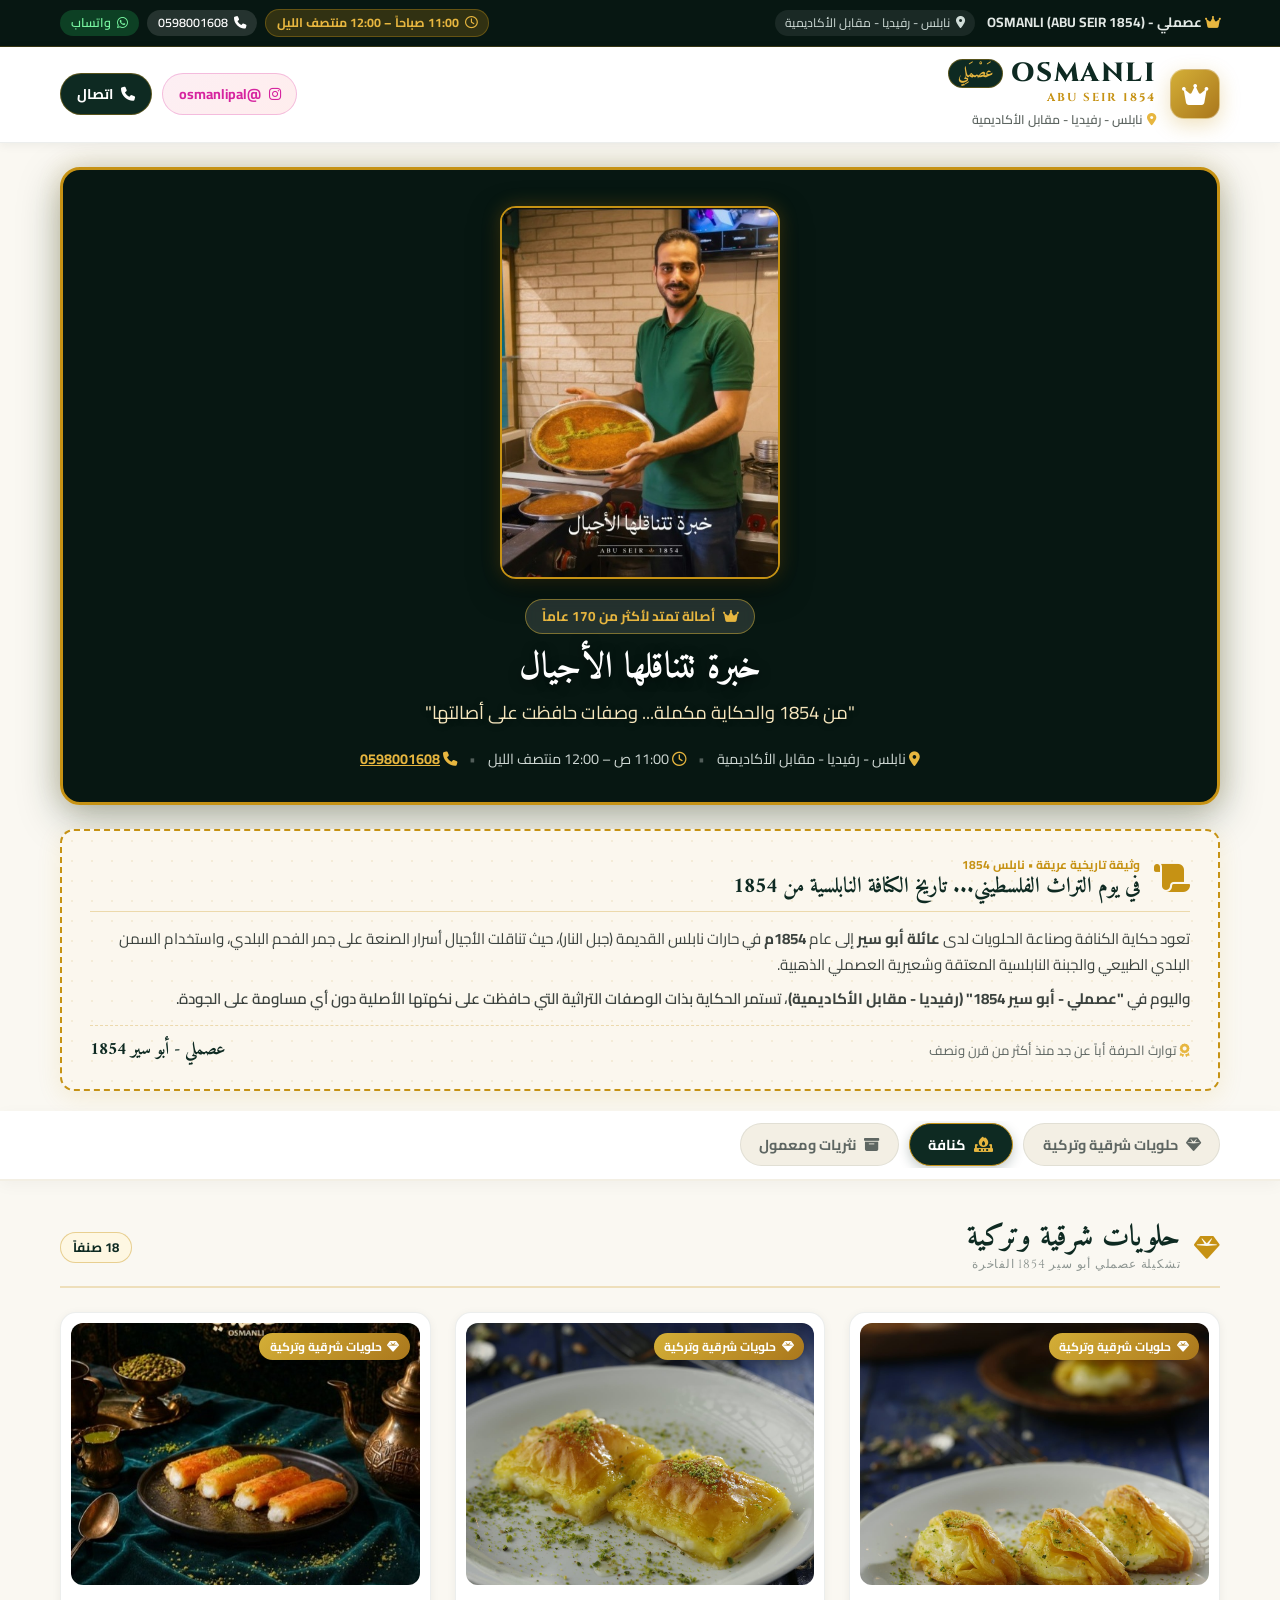
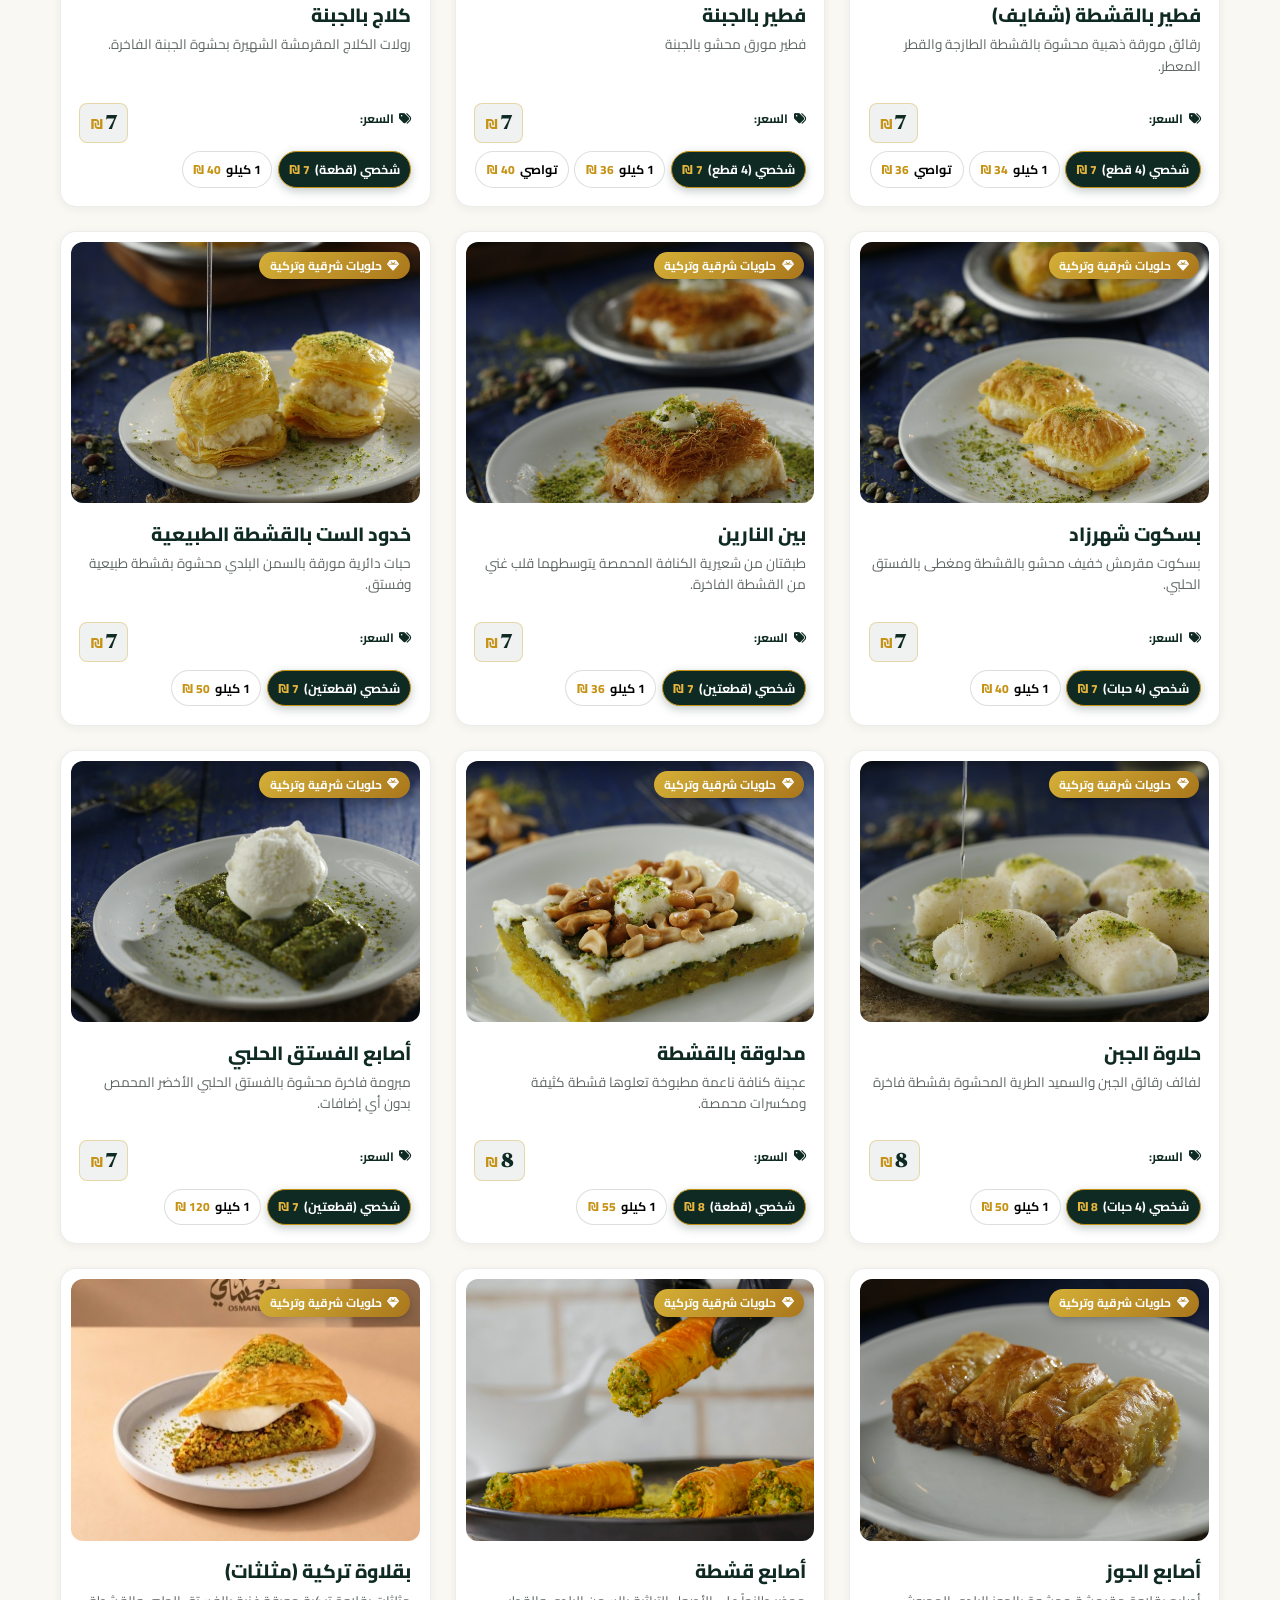
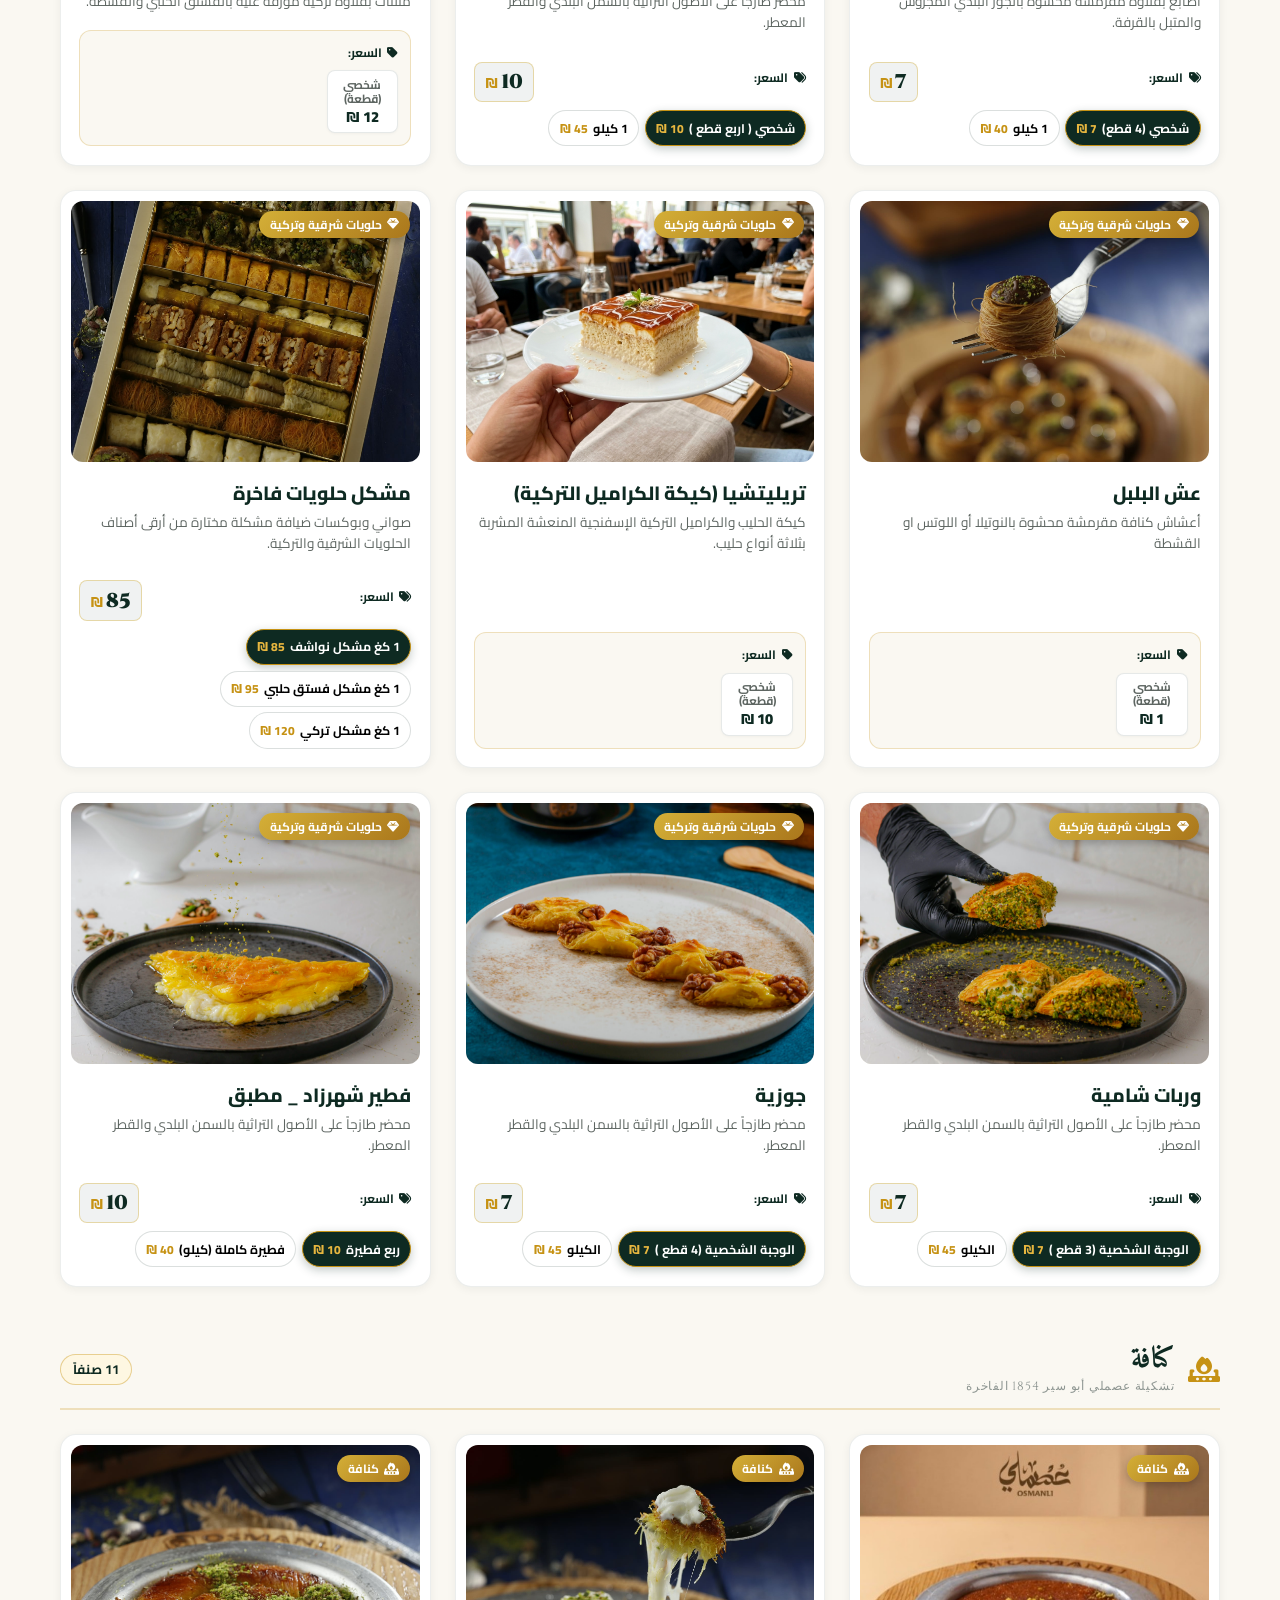
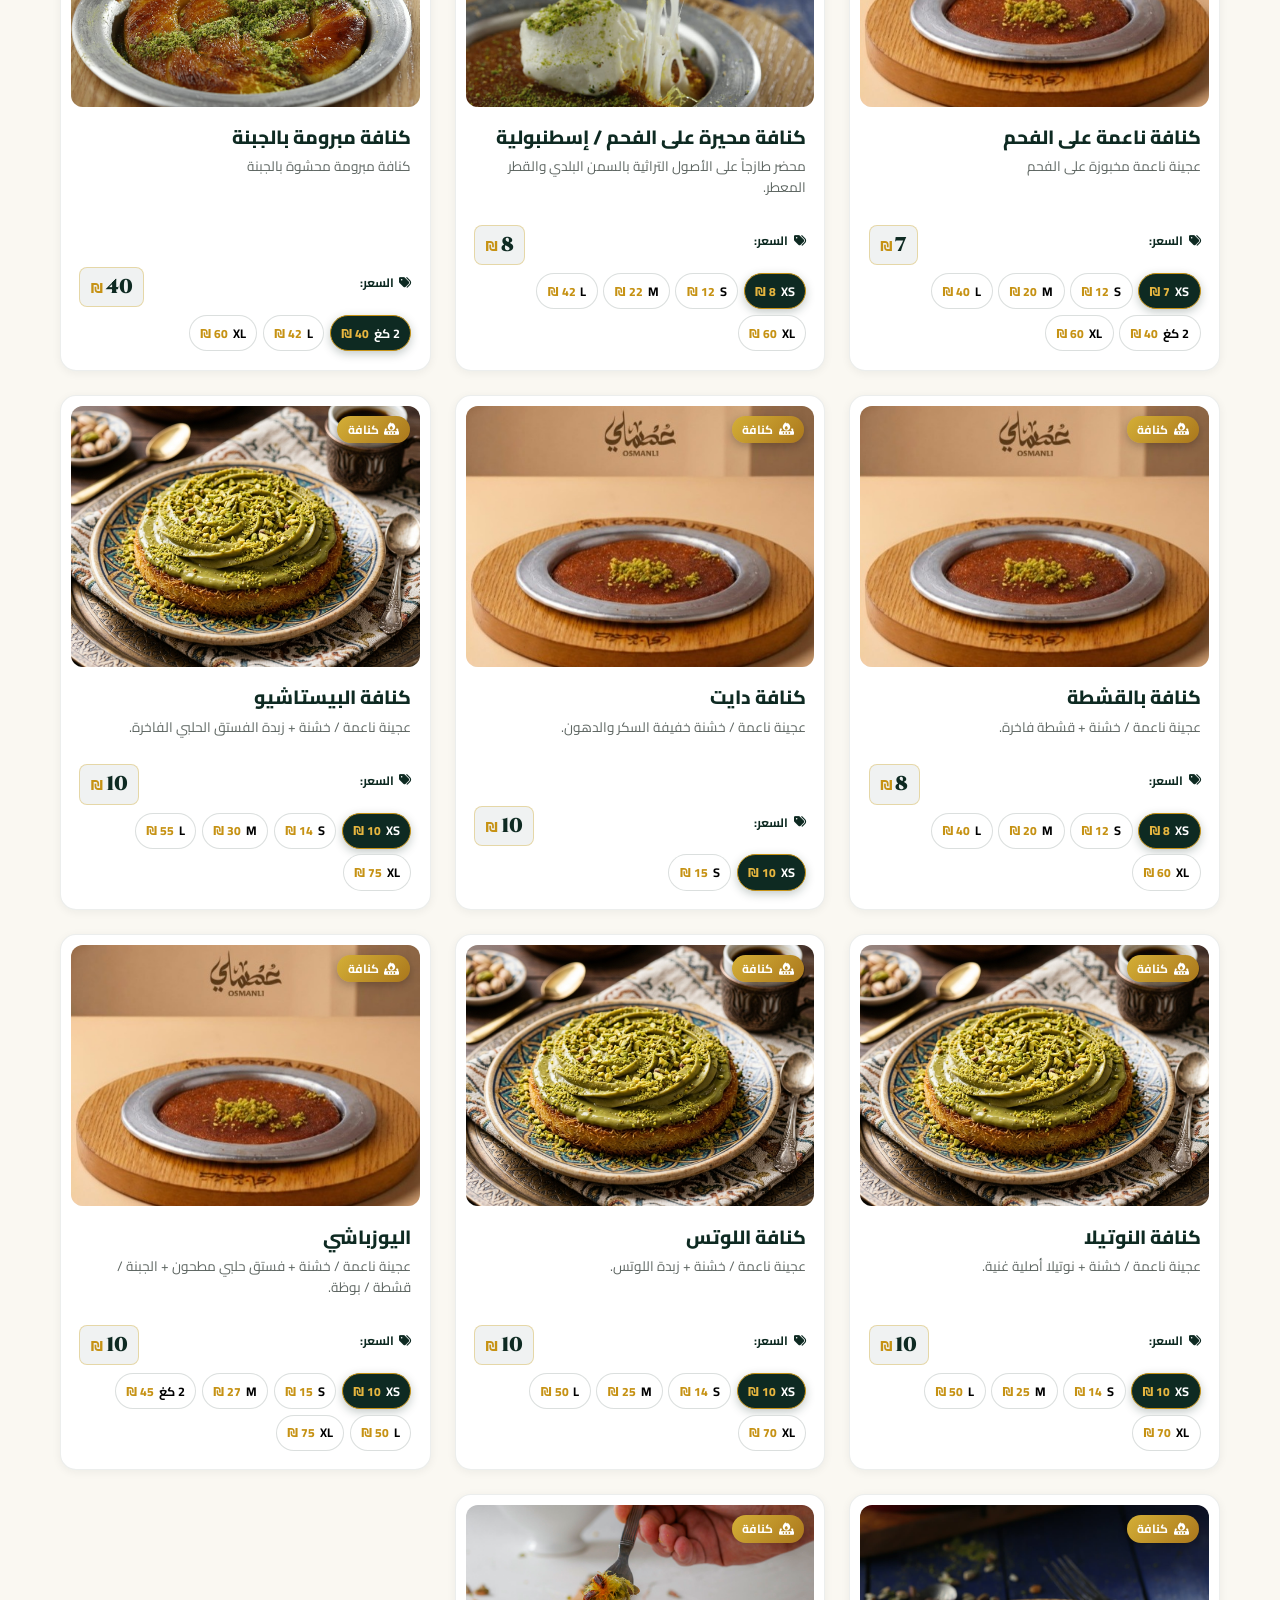
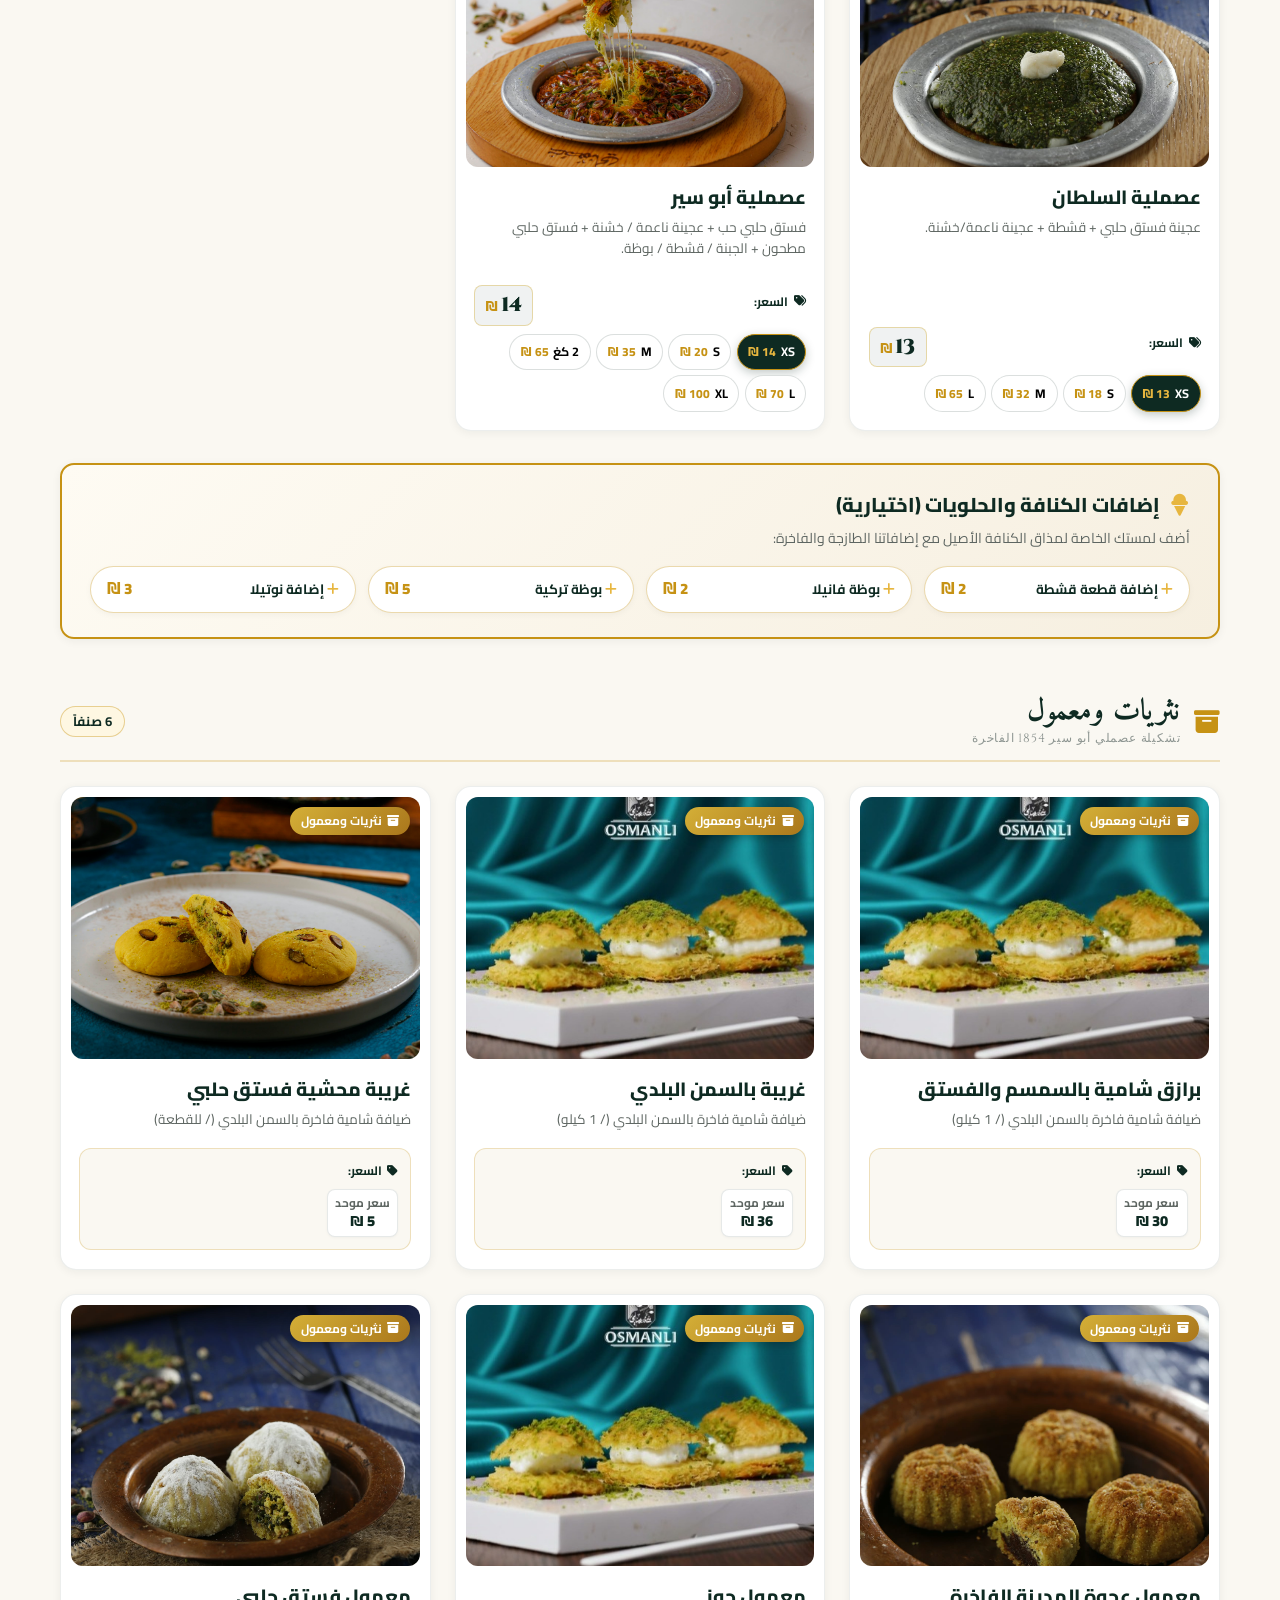
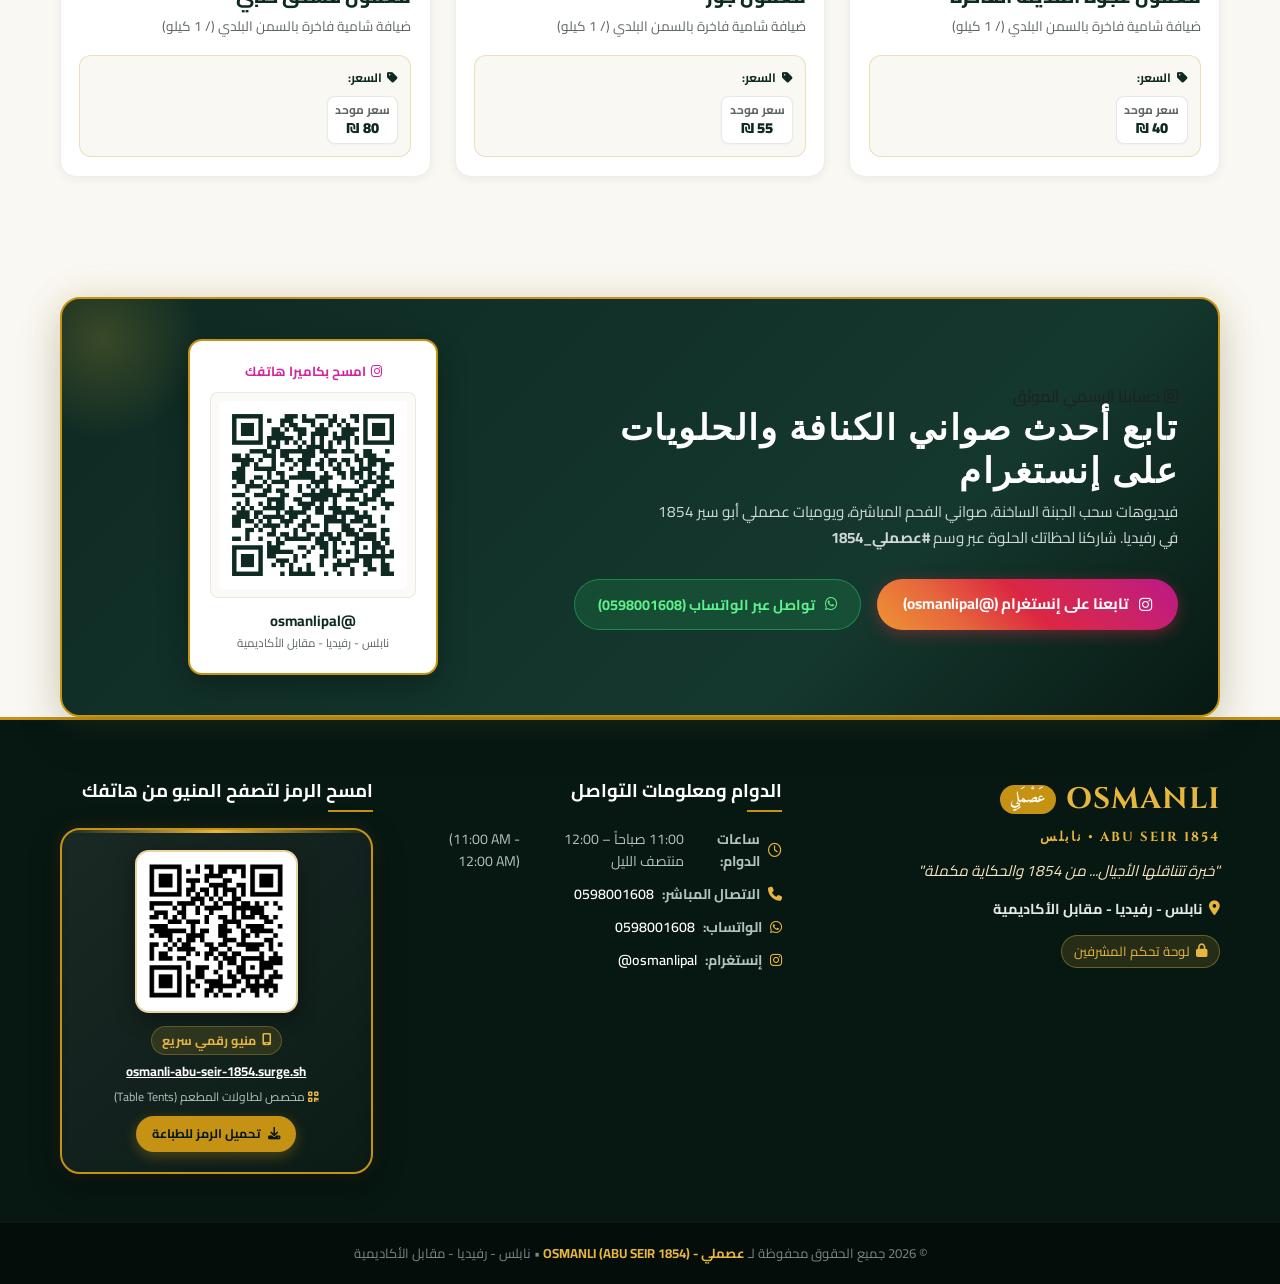
==== index.html @ f77d9279 "Update menu items and details" ====
<!DOCTYPE html>
<html lang="ar" dir="rtl">
<head>
  <meta charset="UTF-8">
  <meta name="viewport" content="width=device-width, initial-scale=1.0, maximum-scale=1.0, user-scalable=no">
  <title>عصملي - OSMANLI (ABU SEIR 1854) | منيو الحلويات والكنافة - نابلس</title>
  
  <!-- Meta & Branding -->
  <meta name="description" content="عصملي - OSMANLI (ABU SEIR 1854) - منيو الكنافة والحلويات الشامية والتراثية - نابلس - رفيديا - مقابل الأكاديمية">
  <meta name="theme-color" content="#0e2a22">

  <!-- Google Fonts: Cairo, Amiri, Cinzel -->
  <link rel="preconnect" href="https://fonts.googleapis.com">
  <link rel="preconnect" href="https://fonts.gstatic.com" crossorigin>
  <link href="https://fonts.googleapis.com/css2?family=Amiri:ital,wght@0,700;1,400&family=Cairo:wght@300;400;600;700;800;900&family=Cinzel:wght@700;800;900&display=swap" rel="stylesheet">
  
  <!-- Font Awesome Icons -->
  <link rel="stylesheet" href="https://cdnjs.cloudflare.com/ajax/libs/font-awesome/6.5.1/css/all.min.css">

  <link rel="stylesheet" href="style.css">
  <style>
    .admin-access-badge {
      display: inline-flex;
      align-items: center;
      gap: 6px;
      background: rgba(212, 175, 55, 0.15);
      border: 1px solid rgba(212, 175, 55, 0.4);
      color: var(--color-gold-bright);
      padding: 5px 12px;
      border-radius: 20px;
      text-decoration: none;
      font-size: 0.82rem;
      transition: all 0.2s;
    }
    .admin-access-badge:hover {
      background: var(--color-gold);
      color: #071712;
    }
    .db-warning-banner {
      background: rgba(220, 53, 69, 0.2);
      border: 1px solid #dc3545;
      color: #ff8b94;
      padding: 15px;
      border-radius: 12px;
      margin: 20px auto;
      max-width: 900px;
      text-align: center;
      font-size: 0.95rem;
    }
  </style>
</head>
<body>

  <!-- Top Announcement Bar -->
  <aside class="top-announcement" aria-label="معلومات المحل والدوام">
    <div class="container announcement-content">
      <div class="announcement-left">
        <span><i class="fa-solid fa-crown gold-icon"></i> <strong>عصملي - OSMANLI (ABU SEIR 1854)</strong></span>
        <span class="location-badge"><i class="fa-solid fa-location-dot"></i> نابلس - رفيديا - مقابل الأكاديمية</span>
      </div>
      <div class="announcement-right">
        <span class="hours-badge"><i class="fa-regular fa-clock"></i> 11:00 صباحاً – 12:00 منتصف الليل</span>
        <a href="tel:0598001608" class="contact-pill" title="اتصال هاتفي مباشر"><i class="fa-solid fa-phone"></i> <span dir="ltr">0598001608</span></a>
        <a href="https://wa.me/970598001608" target="_blank" rel="noopener noreferrer" class="contact-pill whatsapp-pill" title="محادثة واتساب"><i class="fa-brands fa-whatsapp"></i> واتساب</a>
      </div>
    </div>
  </aside>

  <!-- Main Header -->
  <header class="main-header" role="banner">
    <div class="container header-container">
      <div class="brand">
        <div class="brand-logo-icon">
          <i class="fa-solid fa-crown"></i>
        </div>
        <div class="brand-text">
          <div class="brand-title-wrap">
            <h1 class="brand-title">OSMANLI</h1>
            <span class="brand-arabic-badge">عَصْمَلِي</span>
          </div>
          <span class="brand-since">ABU SEIR 1854</span>
          <span class="brand-subtitle"><i class="fa-solid fa-location-dot gold-icon"></i> نابلس - رفيديا - مقابل الأكاديمية</span>
        </div>
      </div>

      <div class="header-actions">
        <a href="https://www.instagram.com/osmanlipal/" target="_blank" rel="noopener noreferrer" class="btn-insta-header" title="تابعنا على إنستغرام @osmanlipal">
          <i class="fa-brands fa-instagram"></i>
          <span class="btn-text-desktop">@osmanlipal</span>
        </a>
        <a href="tel:0598001608" class="btn-call-header" title="اتصال هاتفي">
          <i class="fa-solid fa-phone"></i>
          <span class="btn-text-desktop">اتصال</span>
        </a>
      </div>
    </div>
  </header>

  <!-- Section 2: Heritage Hero Banner (Owner Spotlight) -->
  <section class="owner-spotlight-hero" aria-label="خبرة تتناقلها الأجيال">
    <div class="container">
      <div class="spotlight-frame">
        <div class="spotlight-image-container">
          <img src="images/owner_hero.jpg" alt="عصملي أبو سير 1854 - خبرة تتناقلها الأجيال" class="spotlight-img">
        </div>
        <div class="spotlight-content">
          <span class="spotlight-badge"><i class="fa-solid fa-crown gold-icon"></i> أصالة تمتد لأكثر من 170 عاماً</span>
          <h2 class="spotlight-title">خبرة تتناقلها الأجيال</h2>
          <p class="spotlight-quote">"من 1854 والحكاية مكملة... وصفات حافظت على أصالتها"</p>
          <div class="spotlight-meta">
            <span><i class="fa-solid fa-location-dot gold-icon"></i> نابلس - رفيديا - مقابل الأكاديمية</span>
            <span class="dot">•</span>
            <span><i class="fa-regular fa-clock gold-icon"></i> 11:00 ص – 12:00 منتصف الليل</span>
            <span class="dot">•</span>
            <span><i class="fa-solid fa-phone gold-icon"></i> <a href="tel:0598001608" dir="ltr">0598001608</a></span>
          </div>
        </div>
      </div>

      <!-- Heritage Story Parchment Card -->
      <div class="heritage-parchment-card" id="heritage-story">
        <div class="parchment-inner">
          <div class="parchment-header">
            <i class="fa-solid fa-scroll parchment-icon"></i>
            <div>
              <span class="parchment-tag">وثيقة تاريخية عريقة • نابلس 1854</span>
              <h3 class="parchment-title">في يوم التراث الفلسطيني... تاريخ الكنافة النابلسية من 1854</h3>
            </div>
          </div>
          <div class="parchment-body">
            <p>
              تعود حكاية الكنافة وصناعة الحلويات لدى <strong>عائلة أبو سير</strong> إلى عام <strong>1854م</strong> في حارات نابلس القديمة (جبل النار)، حيث تناقلت الأجيال أسرار الصنعة على جمر الفحم البلدي، واستخدام السمن البلدي الطبيعي والجبنة النابلسية المعتقة وشعيرية العصملي الذهبية.
            </p>
            <p class="parchment-highlight">
              واليوم في <strong>"عصملي - أبو سير 1854" (رفيديا - مقابل الأكاديمية)</strong>، تستمر الحكاية بذات الوصفات التراثية التي حافظت على نكهتها الأصلية دون أي مساومة على الجودة.
            </p>
          </div>
          <div class="parchment-footer">
            <span><i class="fa-solid fa-award gold-icon"></i> توارث الحرفة أباً عن جد منذ أكثر من قرن ونصف</span>
            <span class="parchment-signature">عصملي - أبو سير 1854</span>
          </div>
        </div>
      </div>

    </div>
  </section>

  <!-- تنبيه في حال تعذر الاتصال بالقاعدة -->
  
  <!-- Sticky Categories Navigation -->
      <nav class="categories-nav-wrapper" id="sticky-categories-nav" aria-label="أقسام المنيو">
      <div class="container">
        <ul class="categories-list">
                                  <li>
              <a href="#cat-section-e664aa68a7b573d3e1a55254e7d0ded6" class="category-nav-link active">
                <i class="fa-solid fa-gem"></i> حلويات شرقية وتركية              </a>
            </li>
                                  <li>
              <a href="#cat-section-3755b19ab1844cfb4c63342fa8434387" class="category-nav-link ">
                <i class="fa-solid fa-fire-burner"></i> كنافة              </a>
            </li>
                                  <li>
              <a href="#cat-section-5dc4f3a1f53f4e672e556f18a0e96256" class="category-nav-link ">
                <i class="fa-solid fa-box-archive"></i> نثريات ومعمول              </a>
            </li>
                  </ul>
      </div>
    </nav>
  
  <!-- Main Menu Showcase (Dynamic from MySQL) -->
  <main class="menu-main-content">
    <div class="container">

      
                            <section id="cat-section-e664aa68a7b573d3e1a55254e7d0ded6" class="menu-section">
            <div class="section-header">
              <div class="section-title-wrap">
                <i class="fa-solid fa-gem section-icon"></i>
                <div>
                  <h2 class="section-title">حلويات شرقية وتركية</h2>
                  <span class="section-subtitle">تشكيلة عصملي أبو سير 1854 الفاخرة</span>
                </div>
              </div>
              <span class="section-counter">18 صنفاً</span>
            </div>

            <div class="menu-grid">
                                              <article class="menu-card">
                  <div class="card-media-wrapper">
                    <img src="uploads/dish_6aca17542b562_1791629140.jpg" alt="فطير بالقشطة (شفايف)" class="card-img" loading="lazy" onerror="this.src='images/knafeh_charcoal.jpg'">
                    <span class="card-badge"><i class="fa-solid fa-gem"></i> حلويات شرقية وتركية</span>
                  </div>
                  <div class="card-body">
                    <h3 class="card-title">فطير بالقشطة (شفايف)</h3>
                    <p class="card-desc">رقائق مورقة ذهبية محشوة بالقشطة الطازجة والقطر المعطر.</p>
                    
                                          <!-- متعدد الأحجام والأسعار (Multiple Sizes & Dynamic Pricing) -->
                      <div class="dynamic-card-pricing" data-item-id="12">
                        <div class="pricing-top-row">
                          <span class="pricing-label"><i class="fa-solid fa-tags"></i> السعر:</span>
                          <div class="selected-price-display" title="السعر الحالي للحجم المحدد">
                            <span class="price-val" id="price-display-12">7</span>
                            <span class="price-curr">₪</span>
                          </div>
                        </div>
                        <div class="size-chips-wrapper" role="radiogroup" aria-label="أحجام فطير بالقشطة (شفايف)">
                                                      <button type="button" 
                                    class="size-choice-chip active" 
                                    data-price="7" 
                                    data-target="price-display-12"
                                    title="شخصي (4 قطع): 7 ₪"
                                    aria-pressed="true">
                              <span class="chip-size-title">شخصي (4 قطع)</span>
                              <span class="chip-size-cost">7 ₪</span>
                            </button>
                                                      <button type="button" 
                                    class="size-choice-chip " 
                                    data-price="34" 
                                    data-target="price-display-12"
                                    title="1 كيلو: 34 ₪"
                                    aria-pressed="false">
                              <span class="chip-size-title">1 كيلو</span>
                              <span class="chip-size-cost">34 ₪</span>
                            </button>
                                                      <button type="button" 
                                    class="size-choice-chip " 
                                    data-price="36" 
                                    data-target="price-display-12"
                                    title="تواصي: 36 ₪"
                                    aria-pressed="false">
                              <span class="chip-size-title">تواصي</span>
                              <span class="chip-size-cost">36 ₪</span>
                            </button>
                                                  </div>
                      </div>
                                      </div>
                </article>
                                              <article class="menu-card">
                  <div class="card-media-wrapper">
                    <img src="uploads/dish_6aca16e659ed8_1791629030.jpg" alt="فطير بالجبنة" class="card-img" loading="lazy" onerror="this.src='images/knafeh_charcoal.jpg'">
                    <span class="card-badge"><i class="fa-solid fa-gem"></i> حلويات شرقية وتركية</span>
                  </div>
                  <div class="card-body">
                    <h3 class="card-title">فطير بالجبنة</h3>
                    <p class="card-desc">فطير مورق محشو بالجبنة</p>
                    
                                          <!-- متعدد الأحجام والأسعار (Multiple Sizes & Dynamic Pricing) -->
                      <div class="dynamic-card-pricing" data-item-id="13">
                        <div class="pricing-top-row">
                          <span class="pricing-label"><i class="fa-solid fa-tags"></i> السعر:</span>
                          <div class="selected-price-display" title="السعر الحالي للحجم المحدد">
                            <span class="price-val" id="price-display-13">7</span>
                            <span class="price-curr">₪</span>
                          </div>
                        </div>
                        <div class="size-chips-wrapper" role="radiogroup" aria-label="أحجام فطير بالجبنة">
                                                      <button type="button" 
                                    class="size-choice-chip active" 
                                    data-price="7" 
                                    data-target="price-display-13"
                                    title="شخصي (4 قطع): 7 ₪"
                                    aria-pressed="true">
                              <span class="chip-size-title">شخصي (4 قطع)</span>
                              <span class="chip-size-cost">7 ₪</span>
                            </button>
                                                      <button type="button" 
                                    class="size-choice-chip " 
                                    data-price="36" 
                                    data-target="price-display-13"
                                    title="1 كيلو: 36 ₪"
                                    aria-pressed="false">
                              <span class="chip-size-title">1 كيلو</span>
                              <span class="chip-size-cost">36 ₪</span>
                            </button>
                                                      <button type="button" 
                                    class="size-choice-chip " 
                                    data-price="40" 
                                    data-target="price-display-13"
                                    title="تواصي: 40 ₪"
                                    aria-pressed="false">
                              <span class="chip-size-title">تواصي</span>
                              <span class="chip-size-cost">40 ₪</span>
                            </button>
                                                  </div>
                      </div>
                                      </div>
                </article>
                                              <article class="menu-card">
                  <div class="card-media-wrapper">
                    <img src="images/kellaj_cheese.jpg" alt="كلاج بالجبنة" class="card-img" loading="lazy" onerror="this.src='images/knafeh_charcoal.jpg'">
                    <span class="card-badge"><i class="fa-solid fa-gem"></i> حلويات شرقية وتركية</span>
                  </div>
                  <div class="card-body">
                    <h3 class="card-title">كلاج بالجبنة</h3>
                    <p class="card-desc">رولات الكلاج المقرمشة الشهيرة بحشوة الجبنة الفاخرة.</p>
                    
                                          <!-- متعدد الأحجام والأسعار (Multiple Sizes & Dynamic Pricing) -->
                      <div class="dynamic-card-pricing" data-item-id="14">
                        <div class="pricing-top-row">
                          <span class="pricing-label"><i class="fa-solid fa-tags"></i> السعر:</span>
                          <div class="selected-price-display" title="السعر الحالي للحجم المحدد">
                            <span class="price-val" id="price-display-14">7</span>
                            <span class="price-curr">₪</span>
                          </div>
                        </div>
                        <div class="size-chips-wrapper" role="radiogroup" aria-label="أحجام كلاج بالجبنة">
                                                      <button type="button" 
                                    class="size-choice-chip active" 
                                    data-price="7" 
                                    data-target="price-display-14"
                                    title="شخصي (قطعة): 7 ₪"
                                    aria-pressed="true">
                              <span class="chip-size-title">شخصي (قطعة)</span>
                              <span class="chip-size-cost">7 ₪</span>
                            </button>
                                                      <button type="button" 
                                    class="size-choice-chip " 
                                    data-price="40" 
                                    data-target="price-display-14"
                                    title="1 كيلو: 40 ₪"
                                    aria-pressed="false">
                              <span class="chip-size-title">1 كيلو</span>
                              <span class="chip-size-cost">40 ₪</span>
                            </button>
                                                  </div>
                      </div>
                                      </div>
                </article>
                                              <article class="menu-card">
                  <div class="card-media-wrapper">
                    <img src="uploads/dish_6aca16bf56ac6_1791628991.jpg" alt="بسكوت شهرزاد" class="card-img" loading="lazy" onerror="this.src='images/knafeh_charcoal.jpg'">
                    <span class="card-badge"><i class="fa-solid fa-gem"></i> حلويات شرقية وتركية</span>
                  </div>
                  <div class="card-body">
                    <h3 class="card-title">بسكوت شهرزاد</h3>
                    <p class="card-desc">بسكوت مقرمش خفيف محشو بالقشطة ومغطى بالفستق الحلبي.</p>
                    
                                          <!-- متعدد الأحجام والأسعار (Multiple Sizes & Dynamic Pricing) -->
                      <div class="dynamic-card-pricing" data-item-id="15">
                        <div class="pricing-top-row">
                          <span class="pricing-label"><i class="fa-solid fa-tags"></i> السعر:</span>
                          <div class="selected-price-display" title="السعر الحالي للحجم المحدد">
                            <span class="price-val" id="price-display-15">7</span>
                            <span class="price-curr">₪</span>
                          </div>
                        </div>
                        <div class="size-chips-wrapper" role="radiogroup" aria-label="أحجام بسكوت شهرزاد">
                                                      <button type="button" 
                                    class="size-choice-chip active" 
                                    data-price="7" 
                                    data-target="price-display-15"
                                    title="شخصي (4 حبات): 7 ₪"
                                    aria-pressed="true">
                              <span class="chip-size-title">شخصي (4 حبات)</span>
                              <span class="chip-size-cost">7 ₪</span>
                            </button>
                                                      <button type="button" 
                                    class="size-choice-chip " 
                                    data-price="40" 
                                    data-target="price-display-15"
                                    title="1 كيلو: 40 ₪"
                                    aria-pressed="false">
                              <span class="chip-size-title">1 كيلو</span>
                              <span class="chip-size-cost">40 ₪</span>
                            </button>
                                                  </div>
                      </div>
                                      </div>
                </article>
                                              <article class="menu-card">
                  <div class="card-media-wrapper">
                    <img src="uploads/dish_6aca169b16986_1791628955.jpg" alt="بين النارين" class="card-img" loading="lazy" onerror="this.src='images/knafeh_charcoal.jpg'">
                    <span class="card-badge"><i class="fa-solid fa-gem"></i> حلويات شرقية وتركية</span>
                  </div>
                  <div class="card-body">
                    <h3 class="card-title">بين النارين</h3>
                    <p class="card-desc">طبقتان من شعيرية الكنافة المحمصة يتوسطهما قلب غني من القشطة الفاخرة.</p>
                    
                                          <!-- متعدد الأحجام والأسعار (Multiple Sizes & Dynamic Pricing) -->
                      <div class="dynamic-card-pricing" data-item-id="16">
                        <div class="pricing-top-row">
                          <span class="pricing-label"><i class="fa-solid fa-tags"></i> السعر:</span>
                          <div class="selected-price-display" title="السعر الحالي للحجم المحدد">
                            <span class="price-val" id="price-display-16">7</span>
                            <span class="price-curr">₪</span>
                          </div>
                        </div>
                        <div class="size-chips-wrapper" role="radiogroup" aria-label="أحجام بين النارين">
                                                      <button type="button" 
                                    class="size-choice-chip active" 
                                    data-price="7" 
                                    data-target="price-display-16"
                                    title="شخصي (قطعتين): 7 ₪"
                                    aria-pressed="true">
                              <span class="chip-size-title">شخصي (قطعتين)</span>
                              <span class="chip-size-cost">7 ₪</span>
                            </button>
                                                      <button type="button" 
                                    class="size-choice-chip " 
                                    data-price="36" 
                                    data-target="price-display-16"
                                    title="1 كيلو: 36 ₪"
                                    aria-pressed="false">
                              <span class="chip-size-title">1 كيلو</span>
                              <span class="chip-size-cost">36 ₪</span>
                            </button>
                                                  </div>
                      </div>
                                      </div>
                </article>
                                              <article class="menu-card">
                  <div class="card-media-wrapper">
                    <img src="uploads/dish_6aca1677ecfbb_1791628919.jpg" alt="خدود الست بالقشطة الطبيعية" class="card-img" loading="lazy" onerror="this.src='images/knafeh_charcoal.jpg'">
                    <span class="card-badge"><i class="fa-solid fa-gem"></i> حلويات شرقية وتركية</span>
                  </div>
                  <div class="card-body">
                    <h3 class="card-title">خدود الست بالقشطة الطبيعية</h3>
                    <p class="card-desc">حبات دائرية مورقة بالسمن البلدي محشوة بقشطة طبيعية وفستق.</p>
                    
                                          <!-- متعدد الأحجام والأسعار (Multiple Sizes & Dynamic Pricing) -->
                      <div class="dynamic-card-pricing" data-item-id="17">
                        <div class="pricing-top-row">
                          <span class="pricing-label"><i class="fa-solid fa-tags"></i> السعر:</span>
                          <div class="selected-price-display" title="السعر الحالي للحجم المحدد">
                            <span class="price-val" id="price-display-17">7</span>
                            <span class="price-curr">₪</span>
                          </div>
                        </div>
                        <div class="size-chips-wrapper" role="radiogroup" aria-label="أحجام خدود الست بالقشطة الطبيعية">
                                                      <button type="button" 
                                    class="size-choice-chip active" 
                                    data-price="7" 
                                    data-target="price-display-17"
                                    title="شخصي (قطعتين): 7 ₪"
                                    aria-pressed="true">
                              <span class="chip-size-title">شخصي (قطعتين)</span>
                              <span class="chip-size-cost">7 ₪</span>
                            </button>
                                                      <button type="button" 
                                    class="size-choice-chip " 
                                    data-price="50" 
                                    data-target="price-display-17"
                                    title="1 كيلو: 50 ₪"
                                    aria-pressed="false">
                              <span class="chip-size-title">1 كيلو</span>
                              <span class="chip-size-cost">50 ₪</span>
                            </button>
                                                  </div>
                      </div>
                                      </div>
                </article>
                                              <article class="menu-card">
                  <div class="card-media-wrapper">
                    <img src="uploads/dish_6aca163aa41e9_1791628858.jpg" alt="حلاوة الجبن" class="card-img" loading="lazy" onerror="this.src='images/knafeh_charcoal.jpg'">
                    <span class="card-badge"><i class="fa-solid fa-gem"></i> حلويات شرقية وتركية</span>
                  </div>
                  <div class="card-body">
                    <h3 class="card-title">حلاوة الجبن</h3>
                    <p class="card-desc">لفائف رقائق الجبن والسميد الطرية المحشوة بقشطة فاخرة</p>
                    
                                          <!-- متعدد الأحجام والأسعار (Multiple Sizes & Dynamic Pricing) -->
                      <div class="dynamic-card-pricing" data-item-id="18">
                        <div class="pricing-top-row">
                          <span class="pricing-label"><i class="fa-solid fa-tags"></i> السعر:</span>
                          <div class="selected-price-display" title="السعر الحالي للحجم المحدد">
                            <span class="price-val" id="price-display-18">8</span>
                            <span class="price-curr">₪</span>
                          </div>
                        </div>
                        <div class="size-chips-wrapper" role="radiogroup" aria-label="أحجام حلاوة الجبن">
                                                      <button type="button" 
                                    class="size-choice-chip active" 
                                    data-price="8" 
                                    data-target="price-display-18"
                                    title="شخصي (4 حبات): 8 ₪"
                                    aria-pressed="true">
                              <span class="chip-size-title">شخصي (4 حبات)</span>
                              <span class="chip-size-cost">8 ₪</span>
                            </button>
                                                      <button type="button" 
                                    class="size-choice-chip " 
                                    data-price="50" 
                                    data-target="price-display-18"
                                    title="1 كيلو: 50 ₪"
                                    aria-pressed="false">
                              <span class="chip-size-title">1 كيلو</span>
                              <span class="chip-size-cost">50 ₪</span>
                            </button>
                                                  </div>
                      </div>
                                      </div>
                </article>
                                              <article class="menu-card">
                  <div class="card-media-wrapper">
                    <img src="uploads/dish_6aca1619a40de_1791628825.jpg" alt="مدلوقة بالقشطة" class="card-img" loading="lazy" onerror="this.src='images/knafeh_charcoal.jpg'">
                    <span class="card-badge"><i class="fa-solid fa-gem"></i> حلويات شرقية وتركية</span>
                  </div>
                  <div class="card-body">
                    <h3 class="card-title">مدلوقة بالقشطة</h3>
                    <p class="card-desc">عجينة كنافة ناعمة مطبوخة تعلوها قشطة كثيفة ومكسرات محمصة.</p>
                    
                                          <!-- متعدد الأحجام والأسعار (Multiple Sizes & Dynamic Pricing) -->
                      <div class="dynamic-card-pricing" data-item-id="19">
                        <div class="pricing-top-row">
                          <span class="pricing-label"><i class="fa-solid fa-tags"></i> السعر:</span>
                          <div class="selected-price-display" title="السعر الحالي للحجم المحدد">
                            <span class="price-val" id="price-display-19">8</span>
                            <span class="price-curr">₪</span>
                          </div>
                        </div>
                        <div class="size-chips-wrapper" role="radiogroup" aria-label="أحجام مدلوقة بالقشطة">
                                                      <button type="button" 
                                    class="size-choice-chip active" 
                                    data-price="8" 
                                    data-target="price-display-19"
                                    title="شخصي (قطعة): 8 ₪"
                                    aria-pressed="true">
                              <span class="chip-size-title">شخصي (قطعة)</span>
                              <span class="chip-size-cost">8 ₪</span>
                            </button>
                                                      <button type="button" 
                                    class="size-choice-chip " 
                                    data-price="55" 
                                    data-target="price-display-19"
                                    title="1 كيلو: 55 ₪"
                                    aria-pressed="false">
                              <span class="chip-size-title">1 كيلو</span>
                              <span class="chip-size-cost">55 ₪</span>
                            </button>
                                                  </div>
                      </div>
                                      </div>
                </article>
                                              <article class="menu-card">
                  <div class="card-media-wrapper">
                    <img src="uploads/dish_6aca16017d539_1791628801.jpg" alt="أصابع الفستق الحلبي" class="card-img" loading="lazy" onerror="this.src='images/knafeh_charcoal.jpg'">
                    <span class="card-badge"><i class="fa-solid fa-gem"></i> حلويات شرقية وتركية</span>
                  </div>
                  <div class="card-body">
                    <h3 class="card-title">أصابع الفستق الحلبي</h3>
                    <p class="card-desc">مبرومة فاخرة محشوة بالفستق الحلبي الأخضر المحمص بدون أي إضافات.</p>
                    
                                          <!-- متعدد الأحجام والأسعار (Multiple Sizes & Dynamic Pricing) -->
                      <div class="dynamic-card-pricing" data-item-id="20">
                        <div class="pricing-top-row">
                          <span class="pricing-label"><i class="fa-solid fa-tags"></i> السعر:</span>
                          <div class="selected-price-display" title="السعر الحالي للحجم المحدد">
                            <span class="price-val" id="price-display-20">7</span>
                            <span class="price-curr">₪</span>
                          </div>
                        </div>
                        <div class="size-chips-wrapper" role="radiogroup" aria-label="أحجام أصابع الفستق الحلبي">
                                                      <button type="button" 
                                    class="size-choice-chip active" 
                                    data-price="7" 
                                    data-target="price-display-20"
                                    title="شخصي (قطعتين): 7 ₪"
                                    aria-pressed="true">
                              <span class="chip-size-title">شخصي (قطعتين)</span>
                              <span class="chip-size-cost">7 ₪</span>
                            </button>
                                                      <button type="button" 
                                    class="size-choice-chip " 
                                    data-price="120" 
                                    data-target="price-display-20"
                                    title="1 كيلو: 120 ₪"
                                    aria-pressed="false">
                              <span class="chip-size-title">1 كيلو</span>
                              <span class="chip-size-cost">120 ₪</span>
                            </button>
                                                  </div>
                      </div>
                                      </div>
                </article>
                                              <article class="menu-card">
                  <div class="card-media-wrapper">
                    <img src="uploads/dish_6aca15c992c80_1791628745.jpg" alt="أصابع الجوز" class="card-img" loading="lazy" onerror="this.src='images/knafeh_charcoal.jpg'">
                    <span class="card-badge"><i class="fa-solid fa-gem"></i> حلويات شرقية وتركية</span>
                  </div>
                  <div class="card-body">
                    <h3 class="card-title">أصابع الجوز</h3>
                    <p class="card-desc">أصابع بقلاوة مقرمشة محشوة بالجوز البلدي المجروش والمتبل بالقرفة.</p>
                    
                                          <!-- متعدد الأحجام والأسعار (Multiple Sizes & Dynamic Pricing) -->
                      <div class="dynamic-card-pricing" data-item-id="21">
                        <div class="pricing-top-row">
                          <span class="pricing-label"><i class="fa-solid fa-tags"></i> السعر:</span>
                          <div class="selected-price-display" title="السعر الحالي للحجم المحدد">
                            <span class="price-val" id="price-display-21">7</span>
                            <span class="price-curr">₪</span>
                          </div>
                        </div>
                        <div class="size-chips-wrapper" role="radiogroup" aria-label="أحجام أصابع الجوز">
                                                      <button type="button" 
                                    class="size-choice-chip active" 
                                    data-price="7" 
                                    data-target="price-display-21"
                                    title="شخصي (4 قطع): 7 ₪"
                                    aria-pressed="true">
                              <span class="chip-size-title">شخصي (4 قطع)</span>
                              <span class="chip-size-cost">7 ₪</span>
                            </button>
                                                      <button type="button" 
                                    class="size-choice-chip " 
                                    data-price="40" 
                                    data-target="price-display-21"
                                    title="1 كيلو: 40 ₪"
                                    aria-pressed="false">
                              <span class="chip-size-title">1 كيلو</span>
                              <span class="chip-size-cost">40 ₪</span>
                            </button>
                                                  </div>
                      </div>
                                      </div>
                </article>
                                              <article class="menu-card">
                  <div class="card-media-wrapper">
                    <img src="uploads/dish_6aca283cdfdc8_1791633468.jpg" alt="أصابع قشطة" class="card-img" loading="lazy" onerror="this.src='images/knafeh_charcoal.jpg'">
                    <span class="card-badge"><i class="fa-solid fa-gem"></i> حلويات شرقية وتركية</span>
                  </div>
                  <div class="card-body">
                    <h3 class="card-title">أصابع قشطة</h3>
                    <p class="card-desc">محضر طازجاً على الأصول التراثية بالسمن البلدي والقطر المعطر.</p>
                    
                                          <!-- متعدد الأحجام والأسعار (Multiple Sizes & Dynamic Pricing) -->
                      <div class="dynamic-card-pricing" data-item-id="22">
                        <div class="pricing-top-row">
                          <span class="pricing-label"><i class="fa-solid fa-tags"></i> السعر:</span>
                          <div class="selected-price-display" title="السعر الحالي للحجم المحدد">
                            <span class="price-val" id="price-display-22">10</span>
                            <span class="price-curr">₪</span>
                          </div>
                        </div>
                        <div class="size-chips-wrapper" role="radiogroup" aria-label="أحجام أصابع قشطة">
                                                      <button type="button" 
                                    class="size-choice-chip active" 
                                    data-price="10" 
                                    data-target="price-display-22"
                                    title="شخصي ( اربع قطع ): 10 ₪"
                                    aria-pressed="true">
                              <span class="chip-size-title">شخصي ( اربع قطع )</span>
                              <span class="chip-size-cost">10 ₪</span>
                            </button>
                                                      <button type="button" 
                                    class="size-choice-chip " 
                                    data-price="45" 
                                    data-target="price-display-22"
                                    title="1 كيلو: 45 ₪"
                                    aria-pressed="false">
                              <span class="chip-size-title">1 كيلو</span>
                              <span class="chip-size-cost">45 ₪</span>
                            </button>
                                                  </div>
                      </div>
                                      </div>
                </article>
                                              <article class="menu-card">
                  <div class="card-media-wrapper">
                    <img src="images/baklava_turkish.jpg" alt="بقلاوة تركية (مثلثات)" class="card-img" loading="lazy" onerror="this.src='images/knafeh_charcoal.jpg'">
                    <span class="card-badge"><i class="fa-solid fa-gem"></i> حلويات شرقية وتركية</span>
                  </div>
                  <div class="card-body">
                    <h3 class="card-title">بقلاوة تركية (مثلثات)</h3>
                    <p class="card-desc">مثلثات بقلاوة تركية مورقة غنية بالفستق الحلبي والقشطة.</p>
                    
                                          <!-- حجم وسعر واحد محدد (Single Variant) -->
                      <div class="pricing-container">
                        <span class="pricing-label"><i class="fa-solid fa-tag"></i> السعر:</span>
                        <div class="pricing-grid">
                          <div class="price-pill">
                            <span class="size">شخصي (قطعة)</span>
                            <span class="price">12 ₪</span>
                          </div>
                        </div>
                      </div>
                                      </div>
                </article>
                                              <article class="menu-card">
                  <div class="card-media-wrapper">
                    <img src="uploads/dish_6aca156cab37a_1791628652.jpg" alt="عش البلبل" class="card-img" loading="lazy" onerror="this.src='images/knafeh_charcoal.jpg'">
                    <span class="card-badge"><i class="fa-solid fa-gem"></i> حلويات شرقية وتركية</span>
                  </div>
                  <div class="card-body">
                    <h3 class="card-title">عش البلبل</h3>
                    <p class="card-desc">أعشاش كنافة مقرمشة محشوة بالنوتيلا أو اللوتس او القشطة</p>
                    
                                          <!-- حجم وسعر واحد محدد (Single Variant) -->
                      <div class="pricing-container">
                        <span class="pricing-label"><i class="fa-solid fa-tag"></i> السعر:</span>
                        <div class="pricing-grid">
                          <div class="price-pill">
                            <span class="size">شخصي (قطعة)</span>
                            <span class="price">1 ₪</span>
                          </div>
                        </div>
                      </div>
                                      </div>
                </article>
                                              <article class="menu-card">
                  <div class="card-media-wrapper">
                    <img src="images/trilece-cake.jpg" alt="تريليتشيا (كيكة الكراميل التركية)" class="card-img" loading="lazy" onerror="this.src='images/knafeh_charcoal.jpg'">
                    <span class="card-badge"><i class="fa-solid fa-gem"></i> حلويات شرقية وتركية</span>
                  </div>
                  <div class="card-body">
                    <h3 class="card-title">تريليتشيا (كيكة الكراميل التركية)</h3>
                    <p class="card-desc">كيكة الحليب والكراميل التركية الإسفنجية المنعشة المشربة بثلاثة أنواع حليب.</p>
                    
                                          <!-- حجم وسعر واحد محدد (Single Variant) -->
                      <div class="pricing-container">
                        <span class="pricing-label"><i class="fa-solid fa-tag"></i> السعر:</span>
                        <div class="pricing-grid">
                          <div class="price-pill">
                            <span class="size">شخصي (قطعة)</span>
                            <span class="price">10 ₪</span>
                          </div>
                        </div>
                      </div>
                                      </div>
                </article>
                                              <article class="menu-card">
                  <div class="card-media-wrapper">
                    <img src="uploads/dish_6aca0ff7526d5_1791627255.jpg" alt="مشكل حلويات فاخرة" class="card-img" loading="lazy" onerror="this.src='images/knafeh_charcoal.jpg'">
                    <span class="card-badge"><i class="fa-solid fa-gem"></i> حلويات شرقية وتركية</span>
                  </div>
                  <div class="card-body">
                    <h3 class="card-title">مشكل حلويات فاخرة</h3>
                    <p class="card-desc">صواني وبوكسات ضيافة مشكلة مختارة من أرقى أصناف الحلويات الشرقية والتركية.</p>
                    
                                          <!-- متعدد الأحجام والأسعار (Multiple Sizes & Dynamic Pricing) -->
                      <div class="dynamic-card-pricing" data-item-id="26">
                        <div class="pricing-top-row">
                          <span class="pricing-label"><i class="fa-solid fa-tags"></i> السعر:</span>
                          <div class="selected-price-display" title="السعر الحالي للحجم المحدد">
                            <span class="price-val" id="price-display-26">85</span>
                            <span class="price-curr">₪</span>
                          </div>
                        </div>
                        <div class="size-chips-wrapper" role="radiogroup" aria-label="أحجام مشكل حلويات فاخرة">
                                                      <button type="button" 
                                    class="size-choice-chip active" 
                                    data-price="85" 
                                    data-target="price-display-26"
                                    title="1 كغ مشكل نواشف: 85 ₪"
                                    aria-pressed="true">
                              <span class="chip-size-title">1 كغ مشكل نواشف</span>
                              <span class="chip-size-cost">85 ₪</span>
                            </button>
                                                      <button type="button" 
                                    class="size-choice-chip " 
                                    data-price="95" 
                                    data-target="price-display-26"
                                    title="1 كغ مشكل فستق حلبي: 95 ₪"
                                    aria-pressed="false">
                              <span class="chip-size-title">1 كغ مشكل فستق حلبي</span>
                              <span class="chip-size-cost">95 ₪</span>
                            </button>
                                                      <button type="button" 
                                    class="size-choice-chip " 
                                    data-price="120" 
                                    data-target="price-display-26"
                                    title="1 كغ مشكل تركي: 120 ₪"
                                    aria-pressed="false">
                              <span class="chip-size-title">1 كغ مشكل تركي</span>
                              <span class="chip-size-cost">120 ₪</span>
                            </button>
                                                  </div>
                      </div>
                                      </div>
                </article>
                                              <article class="menu-card">
                  <div class="card-media-wrapper">
                    <img src="uploads/dish_6aca2823c9061_1791633443.jpg" alt="وربات شامية" class="card-img" loading="lazy" onerror="this.src='images/knafeh_charcoal.jpg'">
                    <span class="card-badge"><i class="fa-solid fa-gem"></i> حلويات شرقية وتركية</span>
                  </div>
                  <div class="card-body">
                    <h3 class="card-title">وربات شامية</h3>
                    <p class="card-desc">محضر طازجاً على الأصول التراثية بالسمن البلدي والقطر المعطر.</p>
                    
                                          <!-- متعدد الأحجام والأسعار (Multiple Sizes & Dynamic Pricing) -->
                      <div class="dynamic-card-pricing" data-item-id="34">
                        <div class="pricing-top-row">
                          <span class="pricing-label"><i class="fa-solid fa-tags"></i> السعر:</span>
                          <div class="selected-price-display" title="السعر الحالي للحجم المحدد">
                            <span class="price-val" id="price-display-34">7</span>
                            <span class="price-curr">₪</span>
                          </div>
                        </div>
                        <div class="size-chips-wrapper" role="radiogroup" aria-label="أحجام وربات شامية">
                                                      <button type="button" 
                                    class="size-choice-chip active" 
                                    data-price="7" 
                                    data-target="price-display-34"
                                    title="الوجبة الشخصية (3 قطع ): 7 ₪"
                                    aria-pressed="true">
                              <span class="chip-size-title">الوجبة الشخصية (3 قطع )</span>
                              <span class="chip-size-cost">7 ₪</span>
                            </button>
                                                      <button type="button" 
                                    class="size-choice-chip " 
                                    data-price="45" 
                                    data-target="price-display-34"
                                    title="الكيلو: 45 ₪"
                                    aria-pressed="false">
                              <span class="chip-size-title">الكيلو</span>
                              <span class="chip-size-cost">45 ₪</span>
                            </button>
                                                  </div>
                      </div>
                                      </div>
                </article>
                                              <article class="menu-card">
                  <div class="card-media-wrapper">
                    <img src="uploads/dish_6aca28133bd11_1791633427.jpg" alt="جوزية" class="card-img" loading="lazy" onerror="this.src='images/knafeh_charcoal.jpg'">
                    <span class="card-badge"><i class="fa-solid fa-gem"></i> حلويات شرقية وتركية</span>
                  </div>
                  <div class="card-body">
                    <h3 class="card-title">جوزية</h3>
                    <p class="card-desc">محضر طازجاً على الأصول التراثية بالسمن البلدي والقطر المعطر.</p>
                    
                                          <!-- متعدد الأحجام والأسعار (Multiple Sizes & Dynamic Pricing) -->
                      <div class="dynamic-card-pricing" data-item-id="35">
                        <div class="pricing-top-row">
                          <span class="pricing-label"><i class="fa-solid fa-tags"></i> السعر:</span>
                          <div class="selected-price-display" title="السعر الحالي للحجم المحدد">
                            <span class="price-val" id="price-display-35">7</span>
                            <span class="price-curr">₪</span>
                          </div>
                        </div>
                        <div class="size-chips-wrapper" role="radiogroup" aria-label="أحجام جوزية">
                                                      <button type="button" 
                                    class="size-choice-chip active" 
                                    data-price="7" 
                                    data-target="price-display-35"
                                    title="الوجبة الشخصية (4 قطع ): 7 ₪"
                                    aria-pressed="true">
                              <span class="chip-size-title">الوجبة الشخصية (4 قطع )</span>
                              <span class="chip-size-cost">7 ₪</span>
                            </button>
                                                      <button type="button" 
                                    class="size-choice-chip " 
                                    data-price="45" 
                                    data-target="price-display-35"
                                    title="الكيلو: 45 ₪"
                                    aria-pressed="false">
                              <span class="chip-size-title">الكيلو</span>
                              <span class="chip-size-cost">45 ₪</span>
                            </button>
                                                  </div>
                      </div>
                                      </div>
                </article>
                                              <article class="menu-card">
                  <div class="card-media-wrapper">
                    <img src="uploads/dish_6aca2803d88de_1791633411.jpg" alt="فطير شهرزاد _ مطبق" class="card-img" loading="lazy" onerror="this.src='images/knafeh_charcoal.jpg'">
                    <span class="card-badge"><i class="fa-solid fa-gem"></i> حلويات شرقية وتركية</span>
                  </div>
                  <div class="card-body">
                    <h3 class="card-title">فطير شهرزاد _ مطبق</h3>
                    <p class="card-desc">محضر طازجاً على الأصول التراثية بالسمن البلدي والقطر المعطر.</p>
                    
                                          <!-- متعدد الأحجام والأسعار (Multiple Sizes & Dynamic Pricing) -->
                      <div class="dynamic-card-pricing" data-item-id="36">
                        <div class="pricing-top-row">
                          <span class="pricing-label"><i class="fa-solid fa-tags"></i> السعر:</span>
                          <div class="selected-price-display" title="السعر الحالي للحجم المحدد">
                            <span class="price-val" id="price-display-36">10</span>
                            <span class="price-curr">₪</span>
                          </div>
                        </div>
                        <div class="size-chips-wrapper" role="radiogroup" aria-label="أحجام فطير شهرزاد _ مطبق">
                                                      <button type="button" 
                                    class="size-choice-chip active" 
                                    data-price="10" 
                                    data-target="price-display-36"
                                    title="ربع فطيرة: 10 ₪"
                                    aria-pressed="true">
                              <span class="chip-size-title">ربع فطيرة</span>
                              <span class="chip-size-cost">10 ₪</span>
                            </button>
                                                      <button type="button" 
                                    class="size-choice-chip " 
                                    data-price="40" 
                                    data-target="price-display-36"
                                    title="فطيرة كاملة (كيلو): 40 ₪"
                                    aria-pressed="false">
                              <span class="chip-size-title">فطيرة كاملة (كيلو)</span>
                              <span class="chip-size-cost">40 ₪</span>
                            </button>
                                                  </div>
                      </div>
                                      </div>
                </article>
                          </div>

                      </section>
                            <section id="cat-section-3755b19ab1844cfb4c63342fa8434387" class="menu-section">
            <div class="section-header">
              <div class="section-title-wrap">
                <i class="fa-solid fa-fire-burner section-icon"></i>
                <div>
                  <h2 class="section-title">كنافة</h2>
                  <span class="section-subtitle">تشكيلة عصملي أبو سير 1854 الفاخرة</span>
                </div>
              </div>
              <span class="section-counter">11 صنفاً</span>
            </div>

            <div class="menu-grid">
                                              <article class="menu-card">
                  <div class="card-media-wrapper">
                    <img src="images/knafeh_charcoal.jpg" alt="كنافة ناعمة على الفحم" class="card-img" loading="lazy" onerror="this.src='images/knafeh_charcoal.jpg'">
                    <span class="card-badge"><i class="fa-solid fa-fire-burner"></i> كنافة</span>
                  </div>
                  <div class="card-body">
                    <h3 class="card-title">كنافة ناعمة على الفحم</h3>
                    <p class="card-desc">عجينة ناعمة مخبوزة على الفحم</p>
                    
                                          <!-- متعدد الأحجام والأسعار (Multiple Sizes & Dynamic Pricing) -->
                      <div class="dynamic-card-pricing" data-item-id="1">
                        <div class="pricing-top-row">
                          <span class="pricing-label"><i class="fa-solid fa-tags"></i> السعر:</span>
                          <div class="selected-price-display" title="السعر الحالي للحجم المحدد">
                            <span class="price-val" id="price-display-1">7</span>
                            <span class="price-curr">₪</span>
                          </div>
                        </div>
                        <div class="size-chips-wrapper" role="radiogroup" aria-label="أحجام كنافة ناعمة على الفحم">
                                                      <button type="button" 
                                    class="size-choice-chip active" 
                                    data-price="7" 
                                    data-target="price-display-1"
                                    title="XS: 7 ₪"
                                    aria-pressed="true">
                              <span class="chip-size-title">XS</span>
                              <span class="chip-size-cost">7 ₪</span>
                            </button>
                                                      <button type="button" 
                                    class="size-choice-chip " 
                                    data-price="12" 
                                    data-target="price-display-1"
                                    title="S: 12 ₪"
                                    aria-pressed="false">
                              <span class="chip-size-title">S</span>
                              <span class="chip-size-cost">12 ₪</span>
                            </button>
                                                      <button type="button" 
                                    class="size-choice-chip " 
                                    data-price="20" 
                                    data-target="price-display-1"
                                    title="M: 20 ₪"
                                    aria-pressed="false">
                              <span class="chip-size-title">M</span>
                              <span class="chip-size-cost">20 ₪</span>
                            </button>
                                                      <button type="button" 
                                    class="size-choice-chip " 
                                    data-price="40" 
                                    data-target="price-display-1"
                                    title="L: 40 ₪"
                                    aria-pressed="false">
                              <span class="chip-size-title">L</span>
                              <span class="chip-size-cost">40 ₪</span>
                            </button>
                                                      <button type="button" 
                                    class="size-choice-chip " 
                                    data-price="40" 
                                    data-target="price-display-1"
                                    title="2 كغ: 40 ₪"
                                    aria-pressed="false">
                              <span class="chip-size-title">2 كغ</span>
                              <span class="chip-size-cost">40 ₪</span>
                            </button>
                                                      <button type="button" 
                                    class="size-choice-chip " 
                                    data-price="60" 
                                    data-target="price-display-1"
                                    title="XL: 60 ₪"
                                    aria-pressed="false">
                              <span class="chip-size-title">XL</span>
                              <span class="chip-size-cost">60 ₪</span>
                            </button>
                                                  </div>
                      </div>
                                      </div>
                </article>
                                              <article class="menu-card">
                  <div class="card-media-wrapper">
                    <img src="uploads/dish_6aca17cc5ae6b_1791629260.jpg" alt="كنافة محيرة على الفحم / إسطنبولية" class="card-img" loading="lazy" onerror="this.src='images/knafeh_charcoal.jpg'">
                    <span class="card-badge"><i class="fa-solid fa-fire-burner"></i> كنافة</span>
                  </div>
                  <div class="card-body">
                    <h3 class="card-title">كنافة محيرة على الفحم / إسطنبولية</h3>
                    <p class="card-desc">محضر طازجاً على الأصول التراثية بالسمن البلدي والقطر المعطر.</p>
                    
                                          <!-- متعدد الأحجام والأسعار (Multiple Sizes & Dynamic Pricing) -->
                      <div class="dynamic-card-pricing" data-item-id="2">
                        <div class="pricing-top-row">
                          <span class="pricing-label"><i class="fa-solid fa-tags"></i> السعر:</span>
                          <div class="selected-price-display" title="السعر الحالي للحجم المحدد">
                            <span class="price-val" id="price-display-2">8</span>
                            <span class="price-curr">₪</span>
                          </div>
                        </div>
                        <div class="size-chips-wrapper" role="radiogroup" aria-label="أحجام كنافة محيرة على الفحم / إسطنبولية">
                                                      <button type="button" 
                                    class="size-choice-chip active" 
                                    data-price="8" 
                                    data-target="price-display-2"
                                    title="XS: 8 ₪"
                                    aria-pressed="true">
                              <span class="chip-size-title">XS</span>
                              <span class="chip-size-cost">8 ₪</span>
                            </button>
                                                      <button type="button" 
                                    class="size-choice-chip " 
                                    data-price="12" 
                                    data-target="price-display-2"
                                    title="S: 12 ₪"
                                    aria-pressed="false">
                              <span class="chip-size-title">S</span>
                              <span class="chip-size-cost">12 ₪</span>
                            </button>
                                                      <button type="button" 
                                    class="size-choice-chip " 
                                    data-price="22" 
                                    data-target="price-display-2"
                                    title="M: 22 ₪"
                                    aria-pressed="false">
                              <span class="chip-size-title">M</span>
                              <span class="chip-size-cost">22 ₪</span>
                            </button>
                                                      <button type="button" 
                                    class="size-choice-chip " 
                                    data-price="42" 
                                    data-target="price-display-2"
                                    title="L: 42 ₪"
                                    aria-pressed="false">
                              <span class="chip-size-title">L</span>
                              <span class="chip-size-cost">42 ₪</span>
                            </button>
                                                      <button type="button" 
                                    class="size-choice-chip " 
                                    data-price="60" 
                                    data-target="price-display-2"
                                    title="XL: 60 ₪"
                                    aria-pressed="false">
                              <span class="chip-size-title">XL</span>
                              <span class="chip-size-cost">60 ₪</span>
                            </button>
                                                  </div>
                      </div>
                                      </div>
                </article>
                                              <article class="menu-card">
                  <div class="card-media-wrapper">
                    <img src="uploads/dish_6aca1552c6b47_1791628626.jpg" alt="كنافة مبرومة بالجبنة" class="card-img" loading="lazy" onerror="this.src='images/knafeh_charcoal.jpg'">
                    <span class="card-badge"><i class="fa-solid fa-fire-burner"></i> كنافة</span>
                  </div>
                  <div class="card-body">
                    <h3 class="card-title">كنافة مبرومة بالجبنة</h3>
                    <p class="card-desc">كنافة مبرومة محشوة بالجبنة</p>
                    
                                          <!-- متعدد الأحجام والأسعار (Multiple Sizes & Dynamic Pricing) -->
                      <div class="dynamic-card-pricing" data-item-id="3">
                        <div class="pricing-top-row">
                          <span class="pricing-label"><i class="fa-solid fa-tags"></i> السعر:</span>
                          <div class="selected-price-display" title="السعر الحالي للحجم المحدد">
                            <span class="price-val" id="price-display-3">40</span>
                            <span class="price-curr">₪</span>
                          </div>
                        </div>
                        <div class="size-chips-wrapper" role="radiogroup" aria-label="أحجام كنافة مبرومة بالجبنة">
                                                      <button type="button" 
                                    class="size-choice-chip active" 
                                    data-price="40" 
                                    data-target="price-display-3"
                                    title="2 كغ: 40 ₪"
                                    aria-pressed="true">
                              <span class="chip-size-title">2 كغ</span>
                              <span class="chip-size-cost">40 ₪</span>
                            </button>
                                                      <button type="button" 
                                    class="size-choice-chip " 
                                    data-price="42" 
                                    data-target="price-display-3"
                                    title="L: 42 ₪"
                                    aria-pressed="false">
                              <span class="chip-size-title">L</span>
                              <span class="chip-size-cost">42 ₪</span>
                            </button>
                                                      <button type="button" 
                                    class="size-choice-chip " 
                                    data-price="60" 
                                    data-target="price-display-3"
                                    title="XL: 60 ₪"
                                    aria-pressed="false">
                              <span class="chip-size-title">XL</span>
                              <span class="chip-size-cost">60 ₪</span>
                            </button>
                                                  </div>
                      </div>
                                      </div>
                </article>
                                              <article class="menu-card">
                  <div class="card-media-wrapper">
                    <img src="images/knafeh_charcoal.jpg" alt="كنافة بالقشطة" class="card-img" loading="lazy" onerror="this.src='images/knafeh_charcoal.jpg'">
                    <span class="card-badge"><i class="fa-solid fa-fire-burner"></i> كنافة</span>
                  </div>
                  <div class="card-body">
                    <h3 class="card-title">كنافة بالقشطة</h3>
                    <p class="card-desc">عجينة ناعمة / خشنة + قشطة فاخرة.</p>
                    
                                          <!-- متعدد الأحجام والأسعار (Multiple Sizes & Dynamic Pricing) -->
                      <div class="dynamic-card-pricing" data-item-id="4">
                        <div class="pricing-top-row">
                          <span class="pricing-label"><i class="fa-solid fa-tags"></i> السعر:</span>
                          <div class="selected-price-display" title="السعر الحالي للحجم المحدد">
                            <span class="price-val" id="price-display-4">8</span>
                            <span class="price-curr">₪</span>
                          </div>
                        </div>
                        <div class="size-chips-wrapper" role="radiogroup" aria-label="أحجام كنافة بالقشطة">
                                                      <button type="button" 
                                    class="size-choice-chip active" 
                                    data-price="8" 
                                    data-target="price-display-4"
                                    title="XS: 8 ₪"
                                    aria-pressed="true">
                              <span class="chip-size-title">XS</span>
                              <span class="chip-size-cost">8 ₪</span>
                            </button>
                                                      <button type="button" 
                                    class="size-choice-chip " 
                                    data-price="12" 
                                    data-target="price-display-4"
                                    title="S: 12 ₪"
                                    aria-pressed="false">
                              <span class="chip-size-title">S</span>
                              <span class="chip-size-cost">12 ₪</span>
                            </button>
                                                      <button type="button" 
                                    class="size-choice-chip " 
                                    data-price="20" 
                                    data-target="price-display-4"
                                    title="M: 20 ₪"
                                    aria-pressed="false">
                              <span class="chip-size-title">M</span>
                              <span class="chip-size-cost">20 ₪</span>
                            </button>
                                                      <button type="button" 
                                    class="size-choice-chip " 
                                    data-price="40" 
                                    data-target="price-display-4"
                                    title="L: 40 ₪"
                                    aria-pressed="false">
                              <span class="chip-size-title">L</span>
                              <span class="chip-size-cost">40 ₪</span>
                            </button>
                                                      <button type="button" 
                                    class="size-choice-chip " 
                                    data-price="60" 
                                    data-target="price-display-4"
                                    title="XL: 60 ₪"
                                    aria-pressed="false">
                              <span class="chip-size-title">XL</span>
                              <span class="chip-size-cost">60 ₪</span>
                            </button>
                                                  </div>
                      </div>
                                      </div>
                </article>
                                              <article class="menu-card">
                  <div class="card-media-wrapper">
                    <img src="images/knafeh_charcoal.jpg" alt="كنافة دايت" class="card-img" loading="lazy" onerror="this.src='images/knafeh_charcoal.jpg'">
                    <span class="card-badge"><i class="fa-solid fa-fire-burner"></i> كنافة</span>
                  </div>
                  <div class="card-body">
                    <h3 class="card-title">كنافة دايت</h3>
                    <p class="card-desc">عجينة ناعمة / خشنة خفيفة السكر والدهون.</p>
                    
                                          <!-- متعدد الأحجام والأسعار (Multiple Sizes & Dynamic Pricing) -->
                      <div class="dynamic-card-pricing" data-item-id="5">
                        <div class="pricing-top-row">
                          <span class="pricing-label"><i class="fa-solid fa-tags"></i> السعر:</span>
                          <div class="selected-price-display" title="السعر الحالي للحجم المحدد">
                            <span class="price-val" id="price-display-5">10</span>
                            <span class="price-curr">₪</span>
                          </div>
                        </div>
                        <div class="size-chips-wrapper" role="radiogroup" aria-label="أحجام كنافة دايت">
                                                      <button type="button" 
                                    class="size-choice-chip active" 
                                    data-price="10" 
                                    data-target="price-display-5"
                                    title="XS: 10 ₪"
                                    aria-pressed="true">
                              <span class="chip-size-title">XS</span>
                              <span class="chip-size-cost">10 ₪</span>
                            </button>
                                                      <button type="button" 
                                    class="size-choice-chip " 
                                    data-price="15" 
                                    data-target="price-display-5"
                                    title="S: 15 ₪"
                                    aria-pressed="false">
                              <span class="chip-size-title">S</span>
                              <span class="chip-size-cost">15 ₪</span>
                            </button>
                                                  </div>
                      </div>
                                      </div>
                </article>
                                              <article class="menu-card">
                  <div class="card-media-wrapper">
                    <img src="images/knafeh-mix-flavours.jpg" alt="كنافة البيستاشيو" class="card-img" loading="lazy" onerror="this.src='images/knafeh_charcoal.jpg'">
                    <span class="card-badge"><i class="fa-solid fa-fire-burner"></i> كنافة</span>
                  </div>
                  <div class="card-body">
                    <h3 class="card-title">كنافة البيستاشيو</h3>
                    <p class="card-desc">عجينة ناعمة / خشنة + زبدة الفستق الحلبي الفاخرة.</p>
                    
                                          <!-- متعدد الأحجام والأسعار (Multiple Sizes & Dynamic Pricing) -->
                      <div class="dynamic-card-pricing" data-item-id="6">
                        <div class="pricing-top-row">
                          <span class="pricing-label"><i class="fa-solid fa-tags"></i> السعر:</span>
                          <div class="selected-price-display" title="السعر الحالي للحجم المحدد">
                            <span class="price-val" id="price-display-6">10</span>
                            <span class="price-curr">₪</span>
                          </div>
                        </div>
                        <div class="size-chips-wrapper" role="radiogroup" aria-label="أحجام كنافة البيستاشيو">
                                                      <button type="button" 
                                    class="size-choice-chip active" 
                                    data-price="10" 
                                    data-target="price-display-6"
                                    title="XS: 10 ₪"
                                    aria-pressed="true">
                              <span class="chip-size-title">XS</span>
                              <span class="chip-size-cost">10 ₪</span>
                            </button>
                                                      <button type="button" 
                                    class="size-choice-chip " 
                                    data-price="14" 
                                    data-target="price-display-6"
                                    title="S: 14 ₪"
                                    aria-pressed="false">
                              <span class="chip-size-title">S</span>
                              <span class="chip-size-cost">14 ₪</span>
                            </button>
                                                      <button type="button" 
                                    class="size-choice-chip " 
                                    data-price="30" 
                                    data-target="price-display-6"
                                    title="M: 30 ₪"
                                    aria-pressed="false">
                              <span class="chip-size-title">M</span>
                              <span class="chip-size-cost">30 ₪</span>
                            </button>
                                                      <button type="button" 
                                    class="size-choice-chip " 
                                    data-price="55" 
                                    data-target="price-display-6"
                                    title="L: 55 ₪"
                                    aria-pressed="false">
                              <span class="chip-size-title">L</span>
                              <span class="chip-size-cost">55 ₪</span>
                            </button>
                                                      <button type="button" 
                                    class="size-choice-chip " 
                                    data-price="75" 
                                    data-target="price-display-6"
                                    title="XL: 75 ₪"
                                    aria-pressed="false">
                              <span class="chip-size-title">XL</span>
                              <span class="chip-size-cost">75 ₪</span>
                            </button>
                                                  </div>
                      </div>
                                      </div>
                </article>
                                              <article class="menu-card">
                  <div class="card-media-wrapper">
                    <img src="images/knafeh-mix-flavours.jpg" alt="كنافة النوتيلا" class="card-img" loading="lazy" onerror="this.src='images/knafeh_charcoal.jpg'">
                    <span class="card-badge"><i class="fa-solid fa-fire-burner"></i> كنافة</span>
                  </div>
                  <div class="card-body">
                    <h3 class="card-title">كنافة النوتيلا</h3>
                    <p class="card-desc">عجينة ناعمة / خشنة + نوتيلا أصلية غنية.</p>
                    
                                          <!-- متعدد الأحجام والأسعار (Multiple Sizes & Dynamic Pricing) -->
                      <div class="dynamic-card-pricing" data-item-id="7">
                        <div class="pricing-top-row">
                          <span class="pricing-label"><i class="fa-solid fa-tags"></i> السعر:</span>
                          <div class="selected-price-display" title="السعر الحالي للحجم المحدد">
                            <span class="price-val" id="price-display-7">10</span>
                            <span class="price-curr">₪</span>
                          </div>
                        </div>
                        <div class="size-chips-wrapper" role="radiogroup" aria-label="أحجام كنافة النوتيلا">
                                                      <button type="button" 
                                    class="size-choice-chip active" 
                                    data-price="10" 
                                    data-target="price-display-7"
                                    title="XS: 10 ₪"
                                    aria-pressed="true">
                              <span class="chip-size-title">XS</span>
                              <span class="chip-size-cost">10 ₪</span>
                            </button>
                                                      <button type="button" 
                                    class="size-choice-chip " 
                                    data-price="14" 
                                    data-target="price-display-7"
                                    title="S: 14 ₪"
                                    aria-pressed="false">
                              <span class="chip-size-title">S</span>
                              <span class="chip-size-cost">14 ₪</span>
                            </button>
                                                      <button type="button" 
                                    class="size-choice-chip " 
                                    data-price="25" 
                                    data-target="price-display-7"
                                    title="M: 25 ₪"
                                    aria-pressed="false">
                              <span class="chip-size-title">M</span>
                              <span class="chip-size-cost">25 ₪</span>
                            </button>
                                                      <button type="button" 
                                    class="size-choice-chip " 
                                    data-price="50" 
                                    data-target="price-display-7"
                                    title="L: 50 ₪"
                                    aria-pressed="false">
                              <span class="chip-size-title">L</span>
                              <span class="chip-size-cost">50 ₪</span>
                            </button>
                                                      <button type="button" 
                                    class="size-choice-chip " 
                                    data-price="70" 
                                    data-target="price-display-7"
                                    title="XL: 70 ₪"
                                    aria-pressed="false">
                              <span class="chip-size-title">XL</span>
                              <span class="chip-size-cost">70 ₪</span>
                            </button>
                                                  </div>
                      </div>
                                      </div>
                </article>
                                              <article class="menu-card">
                  <div class="card-media-wrapper">
                    <img src="images/knafeh-mix-flavours.jpg" alt="كنافة اللوتس" class="card-img" loading="lazy" onerror="this.src='images/knafeh_charcoal.jpg'">
                    <span class="card-badge"><i class="fa-solid fa-fire-burner"></i> كنافة</span>
                  </div>
                  <div class="card-body">
                    <h3 class="card-title">كنافة اللوتس</h3>
                    <p class="card-desc">عجينة ناعمة / خشنة + زبدة اللوتس.</p>
                    
                                          <!-- متعدد الأحجام والأسعار (Multiple Sizes & Dynamic Pricing) -->
                      <div class="dynamic-card-pricing" data-item-id="8">
                        <div class="pricing-top-row">
                          <span class="pricing-label"><i class="fa-solid fa-tags"></i> السعر:</span>
                          <div class="selected-price-display" title="السعر الحالي للحجم المحدد">
                            <span class="price-val" id="price-display-8">10</span>
                            <span class="price-curr">₪</span>
                          </div>
                        </div>
                        <div class="size-chips-wrapper" role="radiogroup" aria-label="أحجام كنافة اللوتس">
                                                      <button type="button" 
                                    class="size-choice-chip active" 
                                    data-price="10" 
                                    data-target="price-display-8"
                                    title="XS: 10 ₪"
                                    aria-pressed="true">
                              <span class="chip-size-title">XS</span>
                              <span class="chip-size-cost">10 ₪</span>
                            </button>
                                                      <button type="button" 
                                    class="size-choice-chip " 
                                    data-price="14" 
                                    data-target="price-display-8"
                                    title="S: 14 ₪"
                                    aria-pressed="false">
                              <span class="chip-size-title">S</span>
                              <span class="chip-size-cost">14 ₪</span>
                            </button>
                                                      <button type="button" 
                                    class="size-choice-chip " 
                                    data-price="25" 
                                    data-target="price-display-8"
                                    title="M: 25 ₪"
                                    aria-pressed="false">
                              <span class="chip-size-title">M</span>
                              <span class="chip-size-cost">25 ₪</span>
                            </button>
                                                      <button type="button" 
                                    class="size-choice-chip " 
                                    data-price="50" 
                                    data-target="price-display-8"
                                    title="L: 50 ₪"
                                    aria-pressed="false">
                              <span class="chip-size-title">L</span>
                              <span class="chip-size-cost">50 ₪</span>
                            </button>
                                                      <button type="button" 
                                    class="size-choice-chip " 
                                    data-price="70" 
                                    data-target="price-display-8"
                                    title="XL: 70 ₪"
                                    aria-pressed="false">
                              <span class="chip-size-title">XL</span>
                              <span class="chip-size-cost">70 ₪</span>
                            </button>
                                                  </div>
                      </div>
                                      </div>
                </article>
                                              <article class="menu-card">
                  <div class="card-media-wrapper">
                    <img src="images/knafeh_charcoal.jpg" alt="اليوزباشي" class="card-img" loading="lazy" onerror="this.src='images/knafeh_charcoal.jpg'">
                    <span class="card-badge"><i class="fa-solid fa-fire-burner"></i> كنافة</span>
                  </div>
                  <div class="card-body">
                    <h3 class="card-title">اليوزباشي</h3>
                    <p class="card-desc">عجينة ناعمة / خشنة + فستق حلبي مطحون + الجبنة / قشطة / بوظة.</p>
                    
                                          <!-- متعدد الأحجام والأسعار (Multiple Sizes & Dynamic Pricing) -->
                      <div class="dynamic-card-pricing" data-item-id="9">
                        <div class="pricing-top-row">
                          <span class="pricing-label"><i class="fa-solid fa-tags"></i> السعر:</span>
                          <div class="selected-price-display" title="السعر الحالي للحجم المحدد">
                            <span class="price-val" id="price-display-9">10</span>
                            <span class="price-curr">₪</span>
                          </div>
                        </div>
                        <div class="size-chips-wrapper" role="radiogroup" aria-label="أحجام اليوزباشي">
                                                      <button type="button" 
                                    class="size-choice-chip active" 
                                    data-price="10" 
                                    data-target="price-display-9"
                                    title="XS: 10 ₪"
                                    aria-pressed="true">
                              <span class="chip-size-title">XS</span>
                              <span class="chip-size-cost">10 ₪</span>
                            </button>
                                                      <button type="button" 
                                    class="size-choice-chip " 
                                    data-price="15" 
                                    data-target="price-display-9"
                                    title="S: 15 ₪"
                                    aria-pressed="false">
                              <span class="chip-size-title">S</span>
                              <span class="chip-size-cost">15 ₪</span>
                            </button>
                                                      <button type="button" 
                                    class="size-choice-chip " 
                                    data-price="27" 
                                    data-target="price-display-9"
                                    title="M: 27 ₪"
                                    aria-pressed="false">
                              <span class="chip-size-title">M</span>
                              <span class="chip-size-cost">27 ₪</span>
                            </button>
                                                      <button type="button" 
                                    class="size-choice-chip " 
                                    data-price="45" 
                                    data-target="price-display-9"
                                    title="2 كغ: 45 ₪"
                                    aria-pressed="false">
                              <span class="chip-size-title">2 كغ</span>
                              <span class="chip-size-cost">45 ₪</span>
                            </button>
                                                      <button type="button" 
                                    class="size-choice-chip " 
                                    data-price="50" 
                                    data-target="price-display-9"
                                    title="L: 50 ₪"
                                    aria-pressed="false">
                              <span class="chip-size-title">L</span>
                              <span class="chip-size-cost">50 ₪</span>
                            </button>
                                                      <button type="button" 
                                    class="size-choice-chip " 
                                    data-price="75" 
                                    data-target="price-display-9"
                                    title="XL: 75 ₪"
                                    aria-pressed="false">
                              <span class="chip-size-title">XL</span>
                              <span class="chip-size-cost">75 ₪</span>
                            </button>
                                                  </div>
                      </div>
                                      </div>
                </article>
                                              <article class="menu-card">
                  <div class="card-media-wrapper">
                    <img src="uploads/dish_6aca13973e4b7_1791628183.jpg" alt="عصملية السلطان" class="card-img" loading="lazy" onerror="this.src='images/knafeh_charcoal.jpg'">
                    <span class="card-badge"><i class="fa-solid fa-fire-burner"></i> كنافة</span>
                  </div>
                  <div class="card-body">
                    <h3 class="card-title">عصملية السلطان</h3>
                    <p class="card-desc">عجينة فستق حلبي + قشطة + عجينة ناعمة/خشنة.</p>
                    
                                          <!-- متعدد الأحجام والأسعار (Multiple Sizes & Dynamic Pricing) -->
                      <div class="dynamic-card-pricing" data-item-id="10">
                        <div class="pricing-top-row">
                          <span class="pricing-label"><i class="fa-solid fa-tags"></i> السعر:</span>
                          <div class="selected-price-display" title="السعر الحالي للحجم المحدد">
                            <span class="price-val" id="price-display-10">13</span>
                            <span class="price-curr">₪</span>
                          </div>
                        </div>
                        <div class="size-chips-wrapper" role="radiogroup" aria-label="أحجام عصملية السلطان">
                                                      <button type="button" 
                                    class="size-choice-chip active" 
                                    data-price="13" 
                                    data-target="price-display-10"
                                    title="XS: 13 ₪"
                                    aria-pressed="true">
                              <span class="chip-size-title">XS</span>
                              <span class="chip-size-cost">13 ₪</span>
                            </button>
                                                      <button type="button" 
                                    class="size-choice-chip " 
                                    data-price="18" 
                                    data-target="price-display-10"
                                    title="S: 18 ₪"
                                    aria-pressed="false">
                              <span class="chip-size-title">S</span>
                              <span class="chip-size-cost">18 ₪</span>
                            </button>
                                                      <button type="button" 
                                    class="size-choice-chip " 
                                    data-price="32" 
                                    data-target="price-display-10"
                                    title="M: 32 ₪"
                                    aria-pressed="false">
                              <span class="chip-size-title">M</span>
                              <span class="chip-size-cost">32 ₪</span>
                            </button>
                                                      <button type="button" 
                                    class="size-choice-chip " 
                                    data-price="65" 
                                    data-target="price-display-10"
                                    title="L: 65 ₪"
                                    aria-pressed="false">
                              <span class="chip-size-title">L</span>
                              <span class="chip-size-cost">65 ₪</span>
                            </button>
                                                  </div>
                      </div>
                                      </div>
                </article>
                                              <article class="menu-card">
                  <div class="card-media-wrapper">
                    <img src="uploads/dish_6aca28551e3e0_1791633493.jpg" alt="عصملية أبو سير" class="card-img" loading="lazy" onerror="this.src='images/knafeh_charcoal.jpg'">
                    <span class="card-badge"><i class="fa-solid fa-fire-burner"></i> كنافة</span>
                  </div>
                  <div class="card-body">
                    <h3 class="card-title">عصملية أبو سير</h3>
                    <p class="card-desc">فستق حلبي حب + عجينة ناعمة / خشنة + فستق حلبي مطحون + الجبنة / قشطة / بوظة.</p>
                    
                                          <!-- متعدد الأحجام والأسعار (Multiple Sizes & Dynamic Pricing) -->
                      <div class="dynamic-card-pricing" data-item-id="11">
                        <div class="pricing-top-row">
                          <span class="pricing-label"><i class="fa-solid fa-tags"></i> السعر:</span>
                          <div class="selected-price-display" title="السعر الحالي للحجم المحدد">
                            <span class="price-val" id="price-display-11">14</span>
                            <span class="price-curr">₪</span>
                          </div>
                        </div>
                        <div class="size-chips-wrapper" role="radiogroup" aria-label="أحجام عصملية أبو سير">
                                                      <button type="button" 
                                    class="size-choice-chip active" 
                                    data-price="14" 
                                    data-target="price-display-11"
                                    title="XS: 14 ₪"
                                    aria-pressed="true">
                              <span class="chip-size-title">XS</span>
                              <span class="chip-size-cost">14 ₪</span>
                            </button>
                                                      <button type="button" 
                                    class="size-choice-chip " 
                                    data-price="20" 
                                    data-target="price-display-11"
                                    title="S: 20 ₪"
                                    aria-pressed="false">
                              <span class="chip-size-title">S</span>
                              <span class="chip-size-cost">20 ₪</span>
                            </button>
                                                      <button type="button" 
                                    class="size-choice-chip " 
                                    data-price="35" 
                                    data-target="price-display-11"
                                    title="M: 35 ₪"
                                    aria-pressed="false">
                              <span class="chip-size-title">M</span>
                              <span class="chip-size-cost">35 ₪</span>
                            </button>
                                                      <button type="button" 
                                    class="size-choice-chip " 
                                    data-price="65" 
                                    data-target="price-display-11"
                                    title="2 كغ: 65 ₪"
                                    aria-pressed="false">
                              <span class="chip-size-title">2 كغ</span>
                              <span class="chip-size-cost">65 ₪</span>
                            </button>
                                                      <button type="button" 
                                    class="size-choice-chip " 
                                    data-price="70" 
                                    data-target="price-display-11"
                                    title="L: 70 ₪"
                                    aria-pressed="false">
                              <span class="chip-size-title">L</span>
                              <span class="chip-size-cost">70 ₪</span>
                            </button>
                                                      <button type="button" 
                                    class="size-choice-chip " 
                                    data-price="100" 
                                    data-target="price-display-11"
                                    title="XL: 100 ₪"
                                    aria-pressed="false">
                              <span class="chip-size-title">XL</span>
                              <span class="chip-size-cost">100 ₪</span>
                            </button>
                                                  </div>
                      </div>
                                      </div>
                </article>
                          </div>

                                        <!-- بطاقة إضافات الكنافة والحلويات الاختيارية -->
              <div class="addons-card" id="addons-section">
                <div class="addons-title">
                  <i class="fa-solid fa-ice-cream gold-icon" style="font-size: 1.4rem;"></i>
                  <h3>إضافات الكنافة والحلويات (اختيارية)</h3>
                </div>
                <div class="addons-content">
                  <p>أضف لمستك الخاصة لمذاق الكنافة الأصيل مع إضافاتنا الطازجة والفاخرة:</p>
                  <div class="addons-grid">
                                          <div class="addon-chip">
                        <span class="addon-name"><i class="fa-solid fa-plus gold-icon"></i> إضافة قطعة قشطة</span>
                        <span class="addon-price">2 ₪</span>
                      </div>
                                          <div class="addon-chip">
                        <span class="addon-name"><i class="fa-solid fa-plus gold-icon"></i> بوظة فانيلا</span>
                        <span class="addon-price">2 ₪</span>
                      </div>
                                          <div class="addon-chip">
                        <span class="addon-name"><i class="fa-solid fa-plus gold-icon"></i> بوظة تركية</span>
                        <span class="addon-price">5 ₪</span>
                      </div>
                                          <div class="addon-chip">
                        <span class="addon-name"><i class="fa-solid fa-plus gold-icon"></i> إضافة نوتيلا</span>
                        <span class="addon-price">3 ₪</span>
                      </div>
                                      </div>
                </div>
              </div>
                      </section>
                            <section id="cat-section-5dc4f3a1f53f4e672e556f18a0e96256" class="menu-section">
            <div class="section-header">
              <div class="section-title-wrap">
                <i class="fa-solid fa-box-archive section-icon"></i>
                <div>
                  <h2 class="section-title">نثريات ومعمول</h2>
                  <span class="section-subtitle">تشكيلة عصملي أبو سير 1854 الفاخرة</span>
                </div>
              </div>
              <span class="section-counter">6 صنفاً</span>
            </div>

            <div class="menu-grid">
                                              <article class="menu-card">
                  <div class="card-media-wrapper">
                    <img src="images/shahrazad_biscuit.jpg" alt="برازق شامية بالسمسم والفستق" class="card-img" loading="lazy" onerror="this.src='images/knafeh_charcoal.jpg'">
                    <span class="card-badge"><i class="fa-solid fa-box-archive"></i> نثريات ومعمول</span>
                  </div>
                  <div class="card-body">
                    <h3 class="card-title">برازق شامية بالسمسم والفستق</h3>
                    <p class="card-desc">ضيافة شامية فاخرة بالسمن البلدي (/ 1 كيلو)</p>
                    
                                          <!-- حجم وسعر واحد محدد (Single Variant) -->
                      <div class="pricing-container">
                        <span class="pricing-label"><i class="fa-solid fa-tag"></i> السعر:</span>
                        <div class="pricing-grid">
                          <div class="price-pill">
                            <span class="size">سعر موحد</span>
                            <span class="price">30 ₪</span>
                          </div>
                        </div>
                      </div>
                                      </div>
                </article>
                                              <article class="menu-card">
                  <div class="card-media-wrapper">
                    <img src="images/shahrazad_biscuit.jpg" alt="غريبة بالسمن البلدي" class="card-img" loading="lazy" onerror="this.src='images/knafeh_charcoal.jpg'">
                    <span class="card-badge"><i class="fa-solid fa-box-archive"></i> نثريات ومعمول</span>
                  </div>
                  <div class="card-body">
                    <h3 class="card-title">غريبة بالسمن البلدي</h3>
                    <p class="card-desc">ضيافة شامية فاخرة بالسمن البلدي (/ 1 كيلو)</p>
                    
                                          <!-- حجم وسعر واحد محدد (Single Variant) -->
                      <div class="pricing-container">
                        <span class="pricing-label"><i class="fa-solid fa-tag"></i> السعر:</span>
                        <div class="pricing-grid">
                          <div class="price-pill">
                            <span class="size">سعر موحد</span>
                            <span class="price">36 ₪</span>
                          </div>
                        </div>
                      </div>
                                      </div>
                </article>
                                              <article class="menu-card">
                  <div class="card-media-wrapper">
                    <img src="uploads/dish_6aca286f82545_1791633519.jpg" alt="غريبة محشية فستق حلبي" class="card-img" loading="lazy" onerror="this.src='images/knafeh_charcoal.jpg'">
                    <span class="card-badge"><i class="fa-solid fa-box-archive"></i> نثريات ومعمول</span>
                  </div>
                  <div class="card-body">
                    <h3 class="card-title">غريبة محشية فستق حلبي</h3>
                    <p class="card-desc">ضيافة شامية فاخرة بالسمن البلدي (/ للقطعة)</p>
                    
                                          <!-- حجم وسعر واحد محدد (Single Variant) -->
                      <div class="pricing-container">
                        <span class="pricing-label"><i class="fa-solid fa-tag"></i> السعر:</span>
                        <div class="pricing-grid">
                          <div class="price-pill">
                            <span class="size">سعر موحد</span>
                            <span class="price">5 ₪</span>
                          </div>
                        </div>
                      </div>
                                      </div>
                </article>
                                              <article class="menu-card">
                  <div class="card-media-wrapper">
                    <img src="uploads/dish_6aca186bec8c8_1791629419.jpg" alt="معمول عجوة المدينة الفاخرة" class="card-img" loading="lazy" onerror="this.src='images/knafeh_charcoal.jpg'">
                    <span class="card-badge"><i class="fa-solid fa-box-archive"></i> نثريات ومعمول</span>
                  </div>
                  <div class="card-body">
                    <h3 class="card-title">معمول عجوة المدينة الفاخرة</h3>
                    <p class="card-desc">ضيافة شامية فاخرة بالسمن البلدي (/ 1 كيلو)</p>
                    
                                          <!-- حجم وسعر واحد محدد (Single Variant) -->
                      <div class="pricing-container">
                        <span class="pricing-label"><i class="fa-solid fa-tag"></i> السعر:</span>
                        <div class="pricing-grid">
                          <div class="price-pill">
                            <span class="size">سعر موحد</span>
                            <span class="price">40 ₪</span>
                          </div>
                        </div>
                      </div>
                                      </div>
                </article>
                                              <article class="menu-card">
                  <div class="card-media-wrapper">
                    <img src="images/shahrazad_biscuit.jpg" alt="معمول جوز" class="card-img" loading="lazy" onerror="this.src='images/knafeh_charcoal.jpg'">
                    <span class="card-badge"><i class="fa-solid fa-box-archive"></i> نثريات ومعمول</span>
                  </div>
                  <div class="card-body">
                    <h3 class="card-title">معمول جوز</h3>
                    <p class="card-desc">ضيافة شامية فاخرة بالسمن البلدي (/ 1 كيلو)</p>
                    
                                          <!-- حجم وسعر واحد محدد (Single Variant) -->
                      <div class="pricing-container">
                        <span class="pricing-label"><i class="fa-solid fa-tag"></i> السعر:</span>
                        <div class="pricing-grid">
                          <div class="price-pill">
                            <span class="size">سعر موحد</span>
                            <span class="price">55 ₪</span>
                          </div>
                        </div>
                      </div>
                                      </div>
                </article>
                                              <article class="menu-card">
                  <div class="card-media-wrapper">
                    <img src="uploads/dish_6aca182e271df_1791629358.jpg" alt="معمول فستق حلبي" class="card-img" loading="lazy" onerror="this.src='images/knafeh_charcoal.jpg'">
                    <span class="card-badge"><i class="fa-solid fa-box-archive"></i> نثريات ومعمول</span>
                  </div>
                  <div class="card-body">
                    <h3 class="card-title">معمول فستق حلبي</h3>
                    <p class="card-desc">ضيافة شامية فاخرة بالسمن البلدي (/ 1 كيلو)</p>
                    
                                          <!-- حجم وسعر واحد محدد (Single Variant) -->
                      <div class="pricing-container">
                        <span class="pricing-label"><i class="fa-solid fa-tag"></i> السعر:</span>
                        <div class="pricing-grid">
                          <div class="price-pill">
                            <span class="size">سعر موحد</span>
                            <span class="price">80 ₪</span>
                          </div>
                        </div>
                      </div>
                                      </div>
                </article>
                          </div>

                      </section>
              
      
    </div>
  </main>

  <!-- Instagram & Social Showcase Banner -->
  <section class="instagram-banner" id="instagram-section" aria-label="متابعة إنستغرام">
    <div class="container">
      <div class="instagram-card">
        <div class="instagram-info">
          <div class="insta-badge">
            <i class="fa-brands fa-instagram"></i>
            <span>حسابنا الرسمي الموثق</span>
          </div>
          <h2 class="instagram-title">تابع أحدث صواني الكنافة والحلويات على إنستغرام</h2>
          <p class="instagram-desc">
            فيديوهات سحب الجبنة الساخنة، صواني الفحم المباشرة، ويوميات عصملي أبو سير 1854 في رفيديا. شاركنا لحظاتك الحلوة عبر وسم <strong>#عصملي_1854</strong>
          </p>
          <div class="instagram-actions">
            <a href="https://www.instagram.com/osmanlipal/" target="_blank" rel="noopener noreferrer" class="btn-instagram-cta">
              <i class="fa-brands fa-instagram"></i>
              <span>تابعنا على إنستغرام (@osmanlipal)</span>
            </a>
            <a href="https://wa.me/970598001608" target="_blank" rel="noopener noreferrer" class="btn-whatsapp-cta">
              <i class="fa-brands fa-whatsapp"></i>
              <span>تواصل عبر الواتساب (<span dir="ltr">0598001608</span>)</span>
            </a>
          </div>
        </div>

        <div class="instagram-qr-block">
          <div class="insta-qr-frame">
            <div class="insta-qr-header">
              <i class="fa-brands fa-instagram"></i>
              <span>امسح بكاميرا هاتفك</span>
            </div>
            <div class="insta-qr-image-wrapper">
              <img src="https://api.qrserver.com/v1/create-qr-code/?size=160x160&data=https://www.instagram.com/osmanlipal/" onerror="this.src='insta_qr.png'" alt="رمز QR لحساب إنستغرام @osmanlipal" class="insta-qr-img" width="160" height="160" loading="lazy">
            </div>
            <div class="insta-qr-footer">
              <strong>@osmanlipal</strong>
              <small>نابلس - رفيديا - مقابل الأكاديمية</small>
            </div>
          </div>
        </div>
      </div>
    </div>
  </section>

  <!-- Footer -->
  <footer class="main-footer">
    <div class="container footer-content">
      <div class="footer-brand">
        <div class="footer-brand-header">
          <h3>OSMANLI</h3>
          <span class="footer-brand-badge">عَصْمَلِي</span>
        </div>
        <p class="footer-since">ABU SEIR 1854 • نابلس</p>
        <p class="footer-quote">"خبرة تتناقلها الأجيال... من 1854 والحكاية مكملة"</p>
        <p class="footer-location"><i class="fa-solid fa-location-dot gold-icon"></i> <strong>نابلس - رفيديا - مقابل الأكاديمية</strong></p>
        <div style="margin-top: 15px;">
          <a href="login.php" class="admin-access-badge" title="بوابة إدارة المنيو للمشرفين">
            <i class="fa-solid fa-lock"></i>
            <span>لوحة تحكم المشرفين</span>
          </a>
        </div>
      </div>

      <div class="footer-contact">
        <h4>الدوام ومعلومات التواصل</h4>
        <p><i class="fa-regular fa-clock gold-icon"></i> <strong>ساعات الدوام:</strong> 11:00 صباحاً – 12:00 منتصف الليل <span dir="ltr">(11:00 AM - 12:00 AM)</span></p>
        <p><i class="fa-solid fa-phone gold-icon"></i> <strong>الاتصال المباشر:</strong> <a href="tel:0598001608" class="footer-link" dir="ltr">0598001608</a></p>
        <p><i class="fa-brands fa-whatsapp gold-icon"></i> <strong>الواتساب:</strong> <a href="https://wa.me/970598001608" target="_blank" rel="noopener noreferrer" class="footer-link" dir="ltr">0598001608</a></p>
        <p><i class="fa-brands fa-instagram gold-icon"></i> <strong>إنستغرام:</strong> <a href="https://www.instagram.com/osmanlipal/" target="_blank" rel="noopener noreferrer" class="footer-link" dir="ltr">@osmanlipal</a></p>
      </div>

      <div class="footer-qr-block">
        <h4>امسح الرمز لتصفح المنيو من هاتفك</h4>
        <div class="menu-qr-card">
          <div class="menu-qr-img-wrapper">
            <a href="https://osmanli-abu-seir-1854.surge.sh" target="_blank" rel="noopener noreferrer" title="فتح منيو عصملي على هاتفك">
              <img src="images/menu_qr_code.png" alt="رمز QR لمنيو عصملي - أبو سير 1854" class="menu-qr-img" width="140" height="140" loading="lazy">
            </a>
          </div>
          <div class="menu-qr-info">
            <span class="menu-qr-tag"><i class="fa-solid fa-mobile-screen"></i> منيو رقمي سريع</span>
            <a href="https://osmanli-abu-seir-1854.surge.sh" target="_blank" rel="noopener noreferrer" class="menu-qr-url" dir="ltr">osmanli-abu-seir-1854.surge.sh</a>
            <p class="menu-qr-sub"><i class="fa-solid fa-qrcode gold-icon"></i> مخصص لطاولات المطعم (Table Tents)</p>
            <a href="images/menu_qr_code.png" download="osmanli_menu_qr.png" class="btn-download-qr" title="تحميل صورة الباركود بدقة عالية لطباعة الاستاندات">
              <i class="fa-solid fa-download"></i> تحميل الرمز للطباعة
            </a>
          </div>
        </div>
      </div>
    </div>
    
    <div class="footer-bottom">
      <div class="container">
        <p>© 2026 جميع الحقوق محفوظة لـ <strong>عصملي - OSMANLI (ABU SEIR 1854)</strong> • نابلس - رفيديا - مقابل الأكاديمية</p>
      </div>
    </div>
  </footer>

  <script src="app.js"></script>
</body>
</html>
---- style.css ----
/* ==========================================================================
   OSMANLI - ABU SEIR 1854 (عصملي) - LUXURY SHOWCASE MENU STYLESHEET
   Nablus - Rafidia - Opposite the Academy
   ========================================================================== */

:root {
  --color-primary: #0e2a22;        /* Royal Ottoman Emerald / Dark Teal */
  --color-primary-dark: #071712;
  --color-primary-light: #163e33;
  --color-gold: #c69214;           /* Antique Ottoman Gold */
  --color-gold-bright: #e7b63f;
  --color-gold-light: #fef7e2;
  --color-gold-gradient: linear-gradient(135deg, #d4af37 0%, #aa771c 100%);
  --color-gold-border: rgba(198, 146, 20, 0.4);
  
  --color-bg-base: #faf8f2;        /* Warm Ivory / Parchment */
  --color-bg-card: #ffffff;
  --color-bg-subtle: #f3efe4;
  
  --color-text-main: #1d211f;
  --color-text-muted: #5e6662;
  --color-text-light: #8e9692;
  
  --color-whatsapp: #25d366;
  --color-whatsapp-dark: #128c7e;
  
  --font-arabic: 'Cairo', system-ui, -apple-system, sans-serif;
  --font-traditional: 'Amiri', serif;
  --font-latin: 'Cinzel', serif;

  --shadow-sm: 0 2px 10px rgba(14, 42, 34, 0.06);
  --shadow-md: 0 8px 24px rgba(14, 42, 34, 0.1);
  --shadow-lg: 0 16px 45px rgba(14, 42, 34, 0.18);
  --shadow-gold: 0 6px 20px rgba(198, 146, 20, 0.28);

  --radius-sm: 8px;
  --radius-md: 14px;
  --radius-lg: 20px;
  --radius-full: 9999px;
  
  --transition: all 0.25s cubic-bezier(0.4, 0, 0.2, 1);
}

/* Reset & Basics */
*, *::before, *::after {
  box-sizing: border-box;
  margin: 0;
  padding: 0;
  -webkit-tap-highlight-color: transparent;
}

html {
  scroll-behavior: smooth;
  scroll-padding-top: 130px;
}

body {
  font-family: var(--font-arabic);
  background-color: var(--color-bg-base);
  color: var(--color-text-main);
  line-height: 1.6;
  direction: rtl;
  text-align: right;
  overflow-x: hidden;
  min-height: 100vh;
}

.container {
  width: 100%;
  max-width: 1200px;
  margin-left: auto;
  margin-right: auto;
  padding-left: 1.25rem;
  padding-right: 1.25rem;
}

img {
  max-width: 100%;
  height: auto;
  display: block;
}

a {
  color: inherit;
  text-decoration: none;
}

.gold-icon {
  color: var(--color-gold-bright);
}

/* ================= Top Announcement Bar ================= */
.top-announcement {
  background: var(--color-primary-dark);
  color: #e2e8e5;
  font-size: 0.85rem;
  padding: 0.55rem 0;
  border-bottom: 1px solid rgba(198, 146, 20, 0.25);
}

.announcement-content {
  display: flex;
  justify-content: space-between;
  align-items: center;
  flex-wrap: wrap;
  gap: 0.65rem;
}

.announcement-left {
  display: flex;
  align-items: center;
  gap: 0.75rem;
  flex-wrap: wrap;
}

.location-badge {
  background: rgba(255, 255, 255, 0.08);
  padding: 0.2rem 0.65rem;
  border-radius: var(--radius-full);
  font-size: 0.76rem;
  color: #d1ddd9;
  display: inline-flex;
  align-items: center;
  gap: 0.35rem;
}

.announcement-right {
  display: flex;
  align-items: center;
  gap: 0.5rem;
  flex-wrap: wrap;
}

.hours-badge {
  background: rgba(198, 146, 20, 0.22);
  color: var(--color-gold-bright);
  padding: 0.2rem 0.7rem;
  border-radius: var(--radius-full);
  font-size: 0.78rem;
  font-weight: 700;
  display: inline-flex;
  align-items: center;
  gap: 0.35rem;
  border: 1px solid rgba(198, 146, 20, 0.35);
}

.contact-pill {
  color: #fff;
  background: rgba(255, 255, 255, 0.12);
  padding: 0.2rem 0.7rem;
  border-radius: var(--radius-full);
  font-size: 0.78rem;
  font-weight: 600;
  display: inline-flex;
  align-items: center;
  gap: 0.35rem;
  transition: var(--transition);
}

.contact-pill:hover {
  background: var(--color-gold);
  color: #fff;
}

.contact-pill.whatsapp-pill {
  background: rgba(37, 211, 102, 0.22);
  color: #79f7a2;
}

.contact-pill.whatsapp-pill:hover {
  background: var(--color-whatsapp);
  color: #fff;
}

/* ================= Header ================= */
.main-header {
  background: rgba(255, 255, 255, 0.98);
  backdrop-filter: blur(10px);
  -webkit-backdrop-filter: blur(10px);
  position: sticky;
  top: 0;
  z-index: 100;
  border-bottom: 1px solid rgba(14, 42, 34, 0.08);
  box-shadow: var(--shadow-sm);
  transition: var(--transition);
}

.header-container {
  display: flex;
  justify-content: space-between;
  align-items: center;
  padding-top: 0.75rem;
  padding-bottom: 0.75rem;
}

.brand {
  display: flex;
  align-items: center;
  gap: 0.85rem;
}

.brand-logo-icon {
  width: 50px;
  height: 50px;
  background: var(--color-gold-gradient);
  border-radius: var(--radius-md);
  display: flex;
  align-items: center;
  justify-content: center;
  color: #fff;
  font-size: 1.5rem;
  box-shadow: var(--shadow-gold);
  border: 1px solid rgba(255, 255, 255, 0.4);
  flex-shrink: 0;
}

.brand-text {
  display: flex;
  flex-direction: column;
}

.brand-title-wrap {
  display: flex;
  align-items: center;
  gap: 0.5rem;
}

.brand-title {
  font-family: 'Cinzel', serif;
  font-size: 1.65rem;
  color: var(--color-primary);
  line-height: 1.05;
  font-weight: 800;
  letter-spacing: 1.5px;
}

.brand-arabic-badge {
  background: var(--color-primary);
  color: var(--color-gold-bright);
  font-family: var(--font-traditional);
  font-size: 0.95rem;
  font-weight: 700;
  padding: 0.1rem 0.55rem;
  border-radius: var(--radius-full);
  border: 1px solid var(--color-gold-border);
}

.brand-since {
  font-family: 'Cinzel', serif;
  font-size: 0.72rem;
  font-weight: 700;
  color: var(--color-gold);
  letter-spacing: 2px;
  margin-top: 1px;
}

.brand-subtitle {
  font-size: 0.78rem;
  color: var(--color-text-muted);
  font-weight: 600;
  margin-top: 2px;
  display: flex;
  align-items: center;
  gap: 0.35rem;
}

.header-actions {
  display: flex;
  align-items: center;
  gap: 0.65rem;
}

.btn-insta-header {
  display: inline-flex;
  align-items: center;
  gap: 0.5rem;
  background: linear-gradient(135deg, rgba(225, 48, 108, 0.08) 0%, rgba(253, 29, 29, 0.08) 100%);
  color: #d6249f;
  border: 1px solid rgba(214, 36, 159, 0.25);
  padding: 0.55rem 0.95rem;
  border-radius: var(--radius-full);
  font-weight: 700;
  font-size: 0.88rem;
  transition: var(--transition);
}

.btn-insta-header:hover {
  background: linear-gradient(45deg, #f09433 0%, #e6683c 25%, #dc2743 50%, #cc2366 75%, #bc1888 100%);
  color: #fff;
  border-color: transparent;
  transform: translateY(-1px);
}

.btn-call-header {
  display: inline-flex;
  align-items: center;
  gap: 0.5rem;
  background: var(--color-primary);
  color: #fff;
  padding: 0.55rem 1rem;
  border-radius: var(--radius-full);
  font-weight: 700;
  font-size: 0.88rem;
  transition: var(--transition);
  border: 1px solid var(--color-gold-border);
}

.btn-call-header:hover {
  background: var(--color-gold);
  transform: translateY(-1px);
  box-shadow: var(--shadow-gold);
}

/* ================= Hero Section: Heritage Spotlight ================= */
.owner-spotlight-hero {
  padding: 1.5rem 0 1.25rem;
}

.spotlight-frame {
  border: 3px solid var(--color-gold);
  border-radius: 20px;
  overflow: hidden;
  box-shadow: 0 12px 40px rgba(14, 42, 34, 0.35), 0 0 25px rgba(198, 146, 20, 0.2);
  background: linear-gradient(180deg, var(--color-primary-dark) 0%, #071712 100%);
  margin-bottom: 1.5rem;
  padding: 2.25rem 1.5rem 2rem;
  display: flex;
  flex-direction: column;
  align-items: center;
  text-align: center;
}

.spotlight-image-container {
  width: 280px;
  max-width: 90%;
  aspect-ratio: 3 / 4;
  margin: 0 auto 20px;
  border-radius: 16px;
  overflow: hidden;
  border: 2px solid var(--color-gold);
  box-shadow: 0 10px 30px rgba(0, 0, 0, 0.5), 0 0 18px rgba(198, 146, 20, 0.3);
  position: relative;
  background: #091a14;
}

.spotlight-img {
  object-fit: cover;
  object-position: center;
  width: 100%;
  height: 100%;
  display: block;
  transition: transform 0.5s ease;
}

.spotlight-image-container:hover .spotlight-img {
  transform: scale(1.03);
}

.spotlight-content {
  display: flex;
  flex-direction: column;
  align-items: center;
  text-align: center;
  max-width: 650px;
  width: 100%;
}

.spotlight-badge {
  display: inline-flex;
  align-items: center;
  gap: 0.5rem;
  background: rgba(255, 255, 255, 0.12);
  border: 1px solid rgba(212, 175, 55, 0.5);
  backdrop-filter: blur(6px);
  padding: 0.35rem 1rem;
  border-radius: var(--radius-full);
  font-size: 0.85rem;
  color: var(--color-gold-bright);
  margin-bottom: 0.75rem;
  font-weight: 700;
}

.spotlight-title {
  font-family: var(--font-traditional);
  font-size: 2.25rem;
  font-weight: 700;
  line-height: 1.25;
  color: #fff;
  text-shadow: 0 2px 12px rgba(0, 0, 0, 0.5);
  margin-bottom: 0.5rem;
}

.spotlight-quote {
  font-size: 1.15rem;
  color: #f7e7be;
  font-weight: 400;
  max-width: 600px;
  margin-bottom: 1.25rem;
  line-height: 1.5;
  text-shadow: 0 1px 6px rgba(0, 0, 0, 0.4);
}

.spotlight-meta {
  display: flex;
  align-items: center;
  justify-content: center;
  gap: 0.75rem;
  font-size: 0.9rem;
  color: #cfd8d4;
  flex-wrap: wrap;
}

.spotlight-meta a {
  color: var(--color-gold-bright);
  font-weight: 700;
  text-decoration: underline;
}

.spotlight-meta .dot {
  color: rgba(255, 255, 255, 0.3);
}

/* ================= Ottoman Pattern Fallback Card Styles ================= */
.card-media-pattern {
  display: flex;
  align-items: center;
  justify-content: center;
  background: radial-gradient(circle at center, #133a2f 0%, #0e2a22 65%, #071712 100%);
  position: relative;
  overflow: hidden;
  border-bottom: 2px solid rgba(212, 175, 55, 0.4);
}

.card-media-pattern::before {
  content: "";
  position: absolute;
  inset: 0;
  background-image: 
    radial-gradient(circle at center, rgba(198, 146, 20, 0.18) 1.5px, transparent 1.5px),
    linear-gradient(45deg, transparent 48%, rgba(198, 146, 20, 0.08) 50%, transparent 52%);
  background-size: 24px 24px, 48px 48px;
  opacity: 0.8;
  pointer-events: none;
}

.ottoman-pattern-art {
  position: relative;
  z-index: 2;
  text-align: center;
  padding: 1.25rem 1rem;
  display: flex;
  flex-direction: column;
  align-items: center;
  gap: 0.4rem;
}

.ottoman-pattern-art i {
  font-size: 2.2rem;
  color: var(--color-gold-bright);
  filter: drop-shadow(0 2px 8px rgba(0, 0, 0, 0.5));
}

.pattern-item-name {
  font-family: var(--font-traditional);
  font-size: 1.35rem;
  font-weight: 700;
  color: #fff;
  line-height: 1.3;
  text-shadow: 0 2px 8px rgba(0, 0, 0, 0.7);
}

.pattern-sub {
  font-size: 0.75rem;
  color: var(--color-gold);
  letter-spacing: 0.5px;
  font-weight: 600;
}

/* ================= Heritage Story Parchment Card ================= */
.heritage-parchment-card {
  background: #fbf7ee;
  border: 2px dashed var(--color-gold);
  border-radius: var(--radius-md);
  padding: 1.5rem 1.75rem;
  box-shadow: 0 6px 25px rgba(198, 146, 20, 0.12);
  position: relative;
  background-image: radial-gradient(#f4ebd6 1px, transparent 1px);
  background-size: 20px 20px;
}

.parchment-inner {
  display: flex;
  flex-direction: column;
  gap: 0.85rem;
}

.parchment-header {
  display: flex;
  align-items: center;
  gap: 0.85rem;
  border-bottom: 1px solid rgba(198, 146, 20, 0.3);
  padding-bottom: 0.65rem;
}

.parchment-icon {
  font-size: 2rem;
  color: var(--color-gold);
  flex-shrink: 0;
}

.parchment-tag {
  font-size: 0.75rem;
  font-weight: 700;
  color: var(--color-gold);
  display: block;
}

.parchment-title {
  font-family: var(--font-traditional);
  font-size: 1.35rem;
  color: var(--color-primary);
  font-weight: 700;
  line-height: 1.25;
}

.parchment-body p {
  font-size: 0.95rem;
  color: #3b423e;
  line-height: 1.7;
}

.parchment-highlight {
  margin-top: 0.5rem;
  font-weight: 600;
  color: var(--color-primary);
}

.parchment-footer {
  display: flex;
  align-items: center;
  justify-content: space-between;
  border-top: 1px dashed rgba(198, 146, 20, 0.3);
  padding-top: 0.65rem;
  font-size: 0.82rem;
  color: var(--color-text-muted);
  flex-wrap: wrap;
  gap: 0.5rem;
}

.parchment-signature {
  font-family: var(--font-traditional);
  font-size: 1.1rem;
  font-weight: 700;
  color: var(--color-primary);
}

/* ================= Sticky Category Nav ================= */
.categories-nav-wrapper {
  background: #ffffff;
  border-bottom: 2px solid var(--color-bg-subtle);
  position: sticky;
  top: 66px;
  z-index: 90;
  box-shadow: 0 4px 15px rgba(0, 0, 0, 0.04);
  padding: 0.65rem 0;
}

.categories-list {
  display: flex;
  gap: 0.65rem;
  overflow-x: auto;
  list-style: none;
  scrollbar-width: none;
  -ms-overflow-style: none;
  padding: 0.15rem 0;
}

.categories-list::-webkit-scrollbar {
  display: none;
}

.category-nav-link {
  white-space: nowrap;
  display: inline-flex;
  align-items: center;
  gap: 0.5rem;
  padding: 0.55rem 1.15rem;
  border-radius: var(--radius-full);
  font-size: 0.9rem;
  font-weight: 700;
  color: var(--color-text-muted);
  background: var(--color-bg-subtle);
  border: 1px solid rgba(14, 42, 34, 0.08);
  transition: var(--transition);
}

.category-nav-link i {
  font-size: 0.95rem;
}

.category-nav-link:hover {
  color: var(--color-primary);
  background: #e9e4d6;
}

.category-nav-link.active {
  background: var(--color-primary);
  color: #fff;
  border-color: var(--color-gold);
  box-shadow: 0 4px 12px rgba(14, 42, 34, 0.25);
}

.category-nav-link.active i {
  color: var(--color-gold-bright);
}

/* ================= Menu Sections & Cards ================= */
.menu-main-content {
  padding: 2.5rem 0 4rem;
}

.menu-section {
  margin-bottom: 3.5rem;
}

.section-header {
  display: flex;
  align-items: center;
  justify-content: space-between;
  margin-bottom: 1.5rem;
  padding-bottom: 0.75rem;
  border-bottom: 2px solid rgba(198, 146, 20, 0.25);
}

.section-title-wrap {
  display: flex;
  align-items: center;
  gap: 0.85rem;
}

.section-icon {
  font-size: 1.6rem;
  color: var(--color-gold);
}

.section-title {
  font-family: var(--font-traditional);
  font-size: 1.85rem;
  font-weight: 700;
  color: var(--color-primary);
  line-height: 1.15;
}

.section-subtitle {
  font-size: 0.76rem;
  color: var(--color-text-light);
  font-family: 'Cinzel', serif;
  display: block;
  letter-spacing: 0.8px;
}

.section-counter {
  background: var(--color-gold-light);
  color: var(--color-primary);
  font-size: 0.82rem;
  font-weight: 700;
  padding: 0.25rem 0.75rem;
  border-radius: var(--radius-full);
  border: 1px solid var(--color-gold-border);
}

/* Menu Grid */
.menu-grid {
  display: grid;
  grid-template-columns: repeat(auto-fill, minmax(290px, 1fr));
  gap: 1.5rem;
}

/* Item Card */
.menu-card {
  background: var(--color-bg-card);
  border-radius: 16px;
  overflow: hidden;
  box-shadow: var(--shadow-sm);
  border: 1px solid rgba(14, 42, 34, 0.08);
  display: flex;
  flex-direction: column;
  transition: var(--transition);
  position: relative;
}

.menu-card:hover {
  transform: translateY(-4px);
  box-shadow: var(--shadow-md);
  border-color: var(--color-gold-border);
}

/* ==========================================================================
   IMAGE AUTO-CROPPING RULE (Exact Requirement 3):
   overflow: hidden; aspect-ratio: 4 / 3; border-radius: 12px;
   img { width: 100%; height: 100%; object-fit: cover; object-position: center; }
   ========================================================================== */
.card-media-wrapper {
  overflow: hidden;
  aspect-ratio: 4 / 3;
  border-radius: 12px;
  margin: 10px 10px 0 10px;
  position: relative;
  background: #eae5d9;
}

.card-media-wrapper img,
.card-img {
  width: 100%;
  height: 100%;
  object-fit: cover;
  object-position: center;
  transition: transform 0.4s ease;
}

.menu-card:hover .card-img {
  transform: scale(1.05);
}

.card-badge {
  position: absolute;
  top: 10px;
  right: 10px;
  background: var(--color-gold-gradient);
  color: #fff;
  font-size: 0.75rem;
  font-weight: 700;
  padding: 0.25rem 0.65rem;
  border-radius: var(--radius-full);
  box-shadow: 0 3px 10px rgba(0, 0, 0, 0.25);
  display: inline-flex;
  align-items: center;
  gap: 0.35rem;
  z-index: 2;
}

.card-badge.badge-choco {
  background: linear-gradient(135deg, #5c2c16 0%, #2b1307 100%);
}

.card-badge.badge-pistachio {
  background: linear-gradient(135deg, #2d5a27 0%, #153311 100%);
}

.card-badge.badge-diet {
  background: linear-gradient(135deg, #1d6a52 0%, #0c3b2d 100%);
}

.card-badge.badge-special {
  background: linear-gradient(135deg, #1b3a4b 0%, #061a23 100%);
}

.card-badge.badge-signature {
  background: linear-gradient(135deg, #8a1c14 0%, #4a0d08 100%);
}

/* Card Body */
.card-body {
  padding: 1.15rem;
  display: flex;
  flex-direction: column;
  flex: 1;
}

.card-title {
  font-size: 1.2rem;
  font-weight: 800;
  color: var(--color-primary);
  line-height: 1.3;
  margin-bottom: 0.4rem;
}

.card-desc {
  font-size: 0.85rem;
  color: var(--color-text-muted);
  line-height: 1.55;
  margin-bottom: 1.15rem;
  flex: 1;
}

/* Pricing Grid & Chips */
.pricing-container {
  background: var(--color-bg-base);
  border: 1px solid rgba(198, 146, 20, 0.25);
  border-radius: 12px;
  padding: 0.75rem;
  margin-top: auto;
}

.pricing-label {
  font-size: 0.76rem;
  font-weight: 700;
  color: var(--color-primary);
  display: flex;
  align-items: center;
  gap: 0.35rem;
  margin-bottom: 0.5rem;
}

.pricing-grid {
  display: grid;
  grid-template-columns: repeat(auto-fill, minmax(68px, 1fr));
  gap: 0.4rem;
}

.price-pill {
  background: #ffffff;
  border: 1px solid rgba(14, 42, 34, 0.1);
  border-radius: 8px;
  padding: 0.4rem 0.3rem;
  display: flex;
  flex-direction: column;
  align-items: center;
  justify-content: center;
  text-align: center;
  box-shadow: 0 1px 3px rgba(0, 0, 0, 0.04);
  transition: var(--transition);
}

.price-pill:hover {
  border-color: var(--color-gold);
  background: var(--color-gold-light);
  transform: translateY(-1px);
}

.price-pill .size {
  font-size: 0.74rem;
  font-weight: 700;
  color: var(--color-text-muted);
  line-height: 1.2;
}

.price-pill .price {
  font-size: 0.92rem;
  font-weight: 900;
  color: var(--color-primary);
  line-height: 1.2;
  margin-top: 2px;
}

/* ================= Add-ons Card (إضافات الكنافة) ================= */
.addons-card {
  margin-top: 2rem;
  background: linear-gradient(135deg, #fefbf3 0%, #f6efe0 100%);
  border: 2px solid var(--color-gold);
  border-radius: var(--radius-md);
  padding: 1.5rem 1.75rem;
  box-shadow: var(--shadow-sm);
}

.addons-title {
  display: flex;
  align-items: center;
  gap: 0.65rem;
  margin-bottom: 0.4rem;
}

.addons-title h3 {
  font-size: 1.25rem;
  font-weight: 800;
  color: var(--color-primary);
}

.addons-content p {
  font-size: 0.88rem;
  color: var(--color-text-muted);
  margin-bottom: 1rem;
}

.addons-grid {
  display: grid;
  grid-template-columns: repeat(auto-fit, minmax(160px, 1fr));
  gap: 0.75rem;
}

.addon-chip {
  background: #ffffff;
  border: 1px solid rgba(198, 146, 20, 0.35);
  border-radius: var(--radius-full);
  padding: 0.65rem 1rem;
  display: flex;
  align-items: center;
  justify-content: space-between;
  box-shadow: 0 2px 6px rgba(0, 0, 0, 0.04);
  transition: var(--transition);
}

.addon-chip:hover {
  border-color: var(--color-gold);
  background: var(--color-gold-light);
  transform: translateY(-2px);
}

.addon-name {
  font-size: 0.85rem;
  font-weight: 700;
  color: var(--color-primary);
}

.addon-price {
  font-size: 0.95rem;
  font-weight: 900;
  color: var(--color-gold);
}

/* ================= قسم النثريات والمعمول (بالكيلو) ================= */
.heritage-goods-grid {
  display: grid;
  grid-template-columns: repeat(auto-fit, minmax(320px, 1fr));
  gap: 1.5rem;
}

.heritage-goods-card {
  background: #ffffff;
  border: 2px solid var(--color-gold);
  border-radius: 16px;
  padding: 1.75rem;
  box-shadow: var(--shadow-sm);
  display: flex;
  flex-direction: column;
}

.goods-header {
  display: flex;
  align-items: center;
  gap: 0.85rem;
  margin-bottom: 0.65rem;
}

.goods-icon {
  font-size: 2.2rem;
  color: var(--color-gold);
  flex-shrink: 0;
}

.goods-title {
  font-size: 1.3rem;
  font-weight: 800;
  color: var(--color-primary);
  line-height: 1.2;
}

.goods-subtitle {
  font-size: 0.8rem;
  color: var(--color-text-muted);
  display: block;
  margin-top: 2px;
}

.goods-desc {
  font-size: 0.88rem;
  color: var(--color-text-muted);
  margin-bottom: 1.25rem;
  line-height: 1.6;
}

.goods-pricing-table {
  background: var(--color-bg-base);
  border-radius: 12px;
  padding: 0.85rem 1rem;
  display: flex;
  flex-direction: column;
  gap: 0.75rem;
  border: 1px solid rgba(198, 146, 20, 0.2);
}

.goods-row {
  display: flex;
  align-items: center;
  justify-content: space-between;
  padding-bottom: 0.6rem;
  border-bottom: 1px dashed rgba(14, 42, 34, 0.1);
  font-size: 0.9rem;
}

.goods-row:last-child {
  border-bottom: none;
  padding-bottom: 0;
}

.goods-item-name {
  font-weight: 700;
  color: var(--color-primary);
  display: flex;
  align-items: center;
  gap: 0.45rem;
}

.goods-item-price {
  font-weight: 900;
  color: var(--color-gold);
  font-size: 0.98rem;
  direction: ltr;
}

/* ================= قسم المشروبات ================= */
.beverages-showcase-card {
  background: linear-gradient(135deg, #0e2a22 0%, #163e33 100%);
  border: 2px solid var(--color-gold);
  border-radius: 16px;
  padding: 2rem;
  color: #fff;
  box-shadow: var(--shadow-md);
}

.bev-header {
  display: flex;
  align-items: center;
  gap: 1.1rem;
  margin-bottom: 1.5rem;
}

.bev-icon {
  font-size: 2.5rem;
  color: var(--color-gold-bright);
}

.bev-title {
  font-size: 1.4rem;
  font-weight: 800;
  color: #fff;
}

.bev-desc {
  font-size: 0.88rem;
  color: #b7c8c3;
  margin-top: 3px;
}

.bev-pricing-grid {
  display: grid;
  grid-template-columns: repeat(auto-fit, minmax(200px, 1fr));
  gap: 1rem;
}

.bev-pill {
  background: rgba(255, 255, 255, 0.08);
  border: 1px solid rgba(212, 175, 55, 0.35);
  border-radius: var(--radius-full);
  padding: 0.85rem 1.25rem;
  display: flex;
  align-items: center;
  justify-content: space-between;
  transition: var(--transition);
}

.bev-pill:hover {
  background: rgba(255, 255, 255, 0.16);
  border-color: var(--color-gold-bright);
  transform: translateY(-2px);
}

.bev-info {
  display: flex;
  align-items: center;
  gap: 0.65rem;
}

.bev-name {
  font-size: 0.95rem;
  font-weight: 700;
  color: #fff;
}

.bev-price {
  font-size: 1.1rem;
  font-weight: 900;
  color: var(--color-gold-bright);
}

/* ================= Dedicated Instagram Section ================= */
.instagram-showcase-section {
  padding: 1.5rem 0 3.5rem;
}

.instagram-card {
  background: linear-gradient(135deg, #0e2a22 0%, #15382e 70%, #071913 100%);
  border: 2px solid var(--color-gold);
  border-radius: var(--radius-lg);
  padding: 2.5rem;
  display: grid;
  grid-template-columns: 1.45fr 1fr;
  gap: 2.5rem;
  align-items: center;
  box-shadow: var(--shadow-lg), 0 0 35px rgba(198, 146, 20, 0.15);
  position: relative;
  overflow: hidden;
}

.instagram-card::before {
  content: '';
  position: absolute;
  top: -60px;
  left: -60px;
  width: 200px;
  height: 200px;
  background: radial-gradient(circle, rgba(212, 175, 55, 0.22) 0%, transparent 70%);
  border-radius: 50%;
  pointer-events: none;
}

.instagram-content {
  color: #fff;
  position: relative;
  z-index: 2;
}

.instagram-badge {
  display: inline-flex;
  align-items: center;
  gap: 0.5rem;
  background: linear-gradient(45deg, #f09433, #dc2743, #bc1888);
  color: #fff;
  font-size: 0.82rem;
  font-weight: 700;
  padding: 0.35rem 0.95rem;
  border-radius: var(--radius-full);
  margin-bottom: 0.85rem;
  box-shadow: 0 4px 12px rgba(220, 39, 67, 0.35);
}

.instagram-title {
  font-family: 'Cinzel', serif;
  font-size: 2.2rem;
  font-weight: 800;
  color: #fff;
  letter-spacing: 1.5px;
  margin-bottom: 0.35rem;
  line-height: 1.2;
}

.instagram-handle-wrap {
  margin-bottom: 1rem;
}

.instagram-handle {
  display: inline-flex;
  align-items: center;
  gap: 0.45rem;
  font-size: 1.3rem;
  font-weight: 700;
  color: var(--color-gold-bright);
  text-decoration: none;
  transition: var(--transition);
}

.instagram-handle:hover {
  color: #fff;
  transform: translateX(-4px);
}

.instagram-desc {
  color: #cfd8d4;
  font-size: 0.95rem;
  line-height: 1.7;
  margin-bottom: 1.75rem;
  max-width: 540px;
}

.instagram-actions {
  display: flex;
  gap: 1rem;
  flex-wrap: wrap;
}

.btn-instagram-cta {
  background: linear-gradient(45deg, #f09433 0%, #e6683c 25%, #dc2743 50%, #cc2366 75%, #bc1888 100%);
  color: #fff;
  font-weight: 700;
  font-size: 0.95rem;
  padding: 0.8rem 1.6rem;
  border-radius: var(--radius-full);
  display: inline-flex;
  align-items: center;
  gap: 0.65rem;
  box-shadow: 0 4px 15px rgba(220, 39, 67, 0.4);
  transition: var(--transition);
}

.btn-instagram-cta:hover {
  transform: translateY(-2px);
  box-shadow: 0 8px 25px rgba(220, 39, 67, 0.6);
}

.btn-whatsapp-cta {
  background: rgba(37, 211, 102, 0.15);
  border: 1px solid rgba(37, 211, 102, 0.45);
  color: #5ef18c;
  font-weight: 700;
  font-size: 0.9rem;
  padding: 0.8rem 1.4rem;
  border-radius: var(--radius-full);
  display: inline-flex;
  align-items: center;
  gap: 0.65rem;
  transition: var(--transition);
}

.btn-whatsapp-cta:hover {
  background: var(--color-whatsapp);
  color: #fff;
  border-color: transparent;
  transform: translateY(-2px);
}

.instagram-qr-block {
  display: flex;
  justify-content: center;
  align-items: center;
  position: relative;
  z-index: 2;
}

.insta-qr-frame {
  background: #ffffff;
  border: 2px solid var(--color-gold);
  border-radius: var(--radius-md);
  padding: 1.25rem;
  text-align: center;
  box-shadow: 0 10px 30px rgba(0, 0, 0, 0.3);
  width: 100%;
  max-width: 250px;
}

.insta-qr-header {
  color: #d6249f;
  font-size: 0.82rem;
  font-weight: 700;
  margin-bottom: 0.65rem;
  display: flex;
  align-items: center;
  justify-content: center;
  gap: 0.35rem;
}

.insta-qr-image-wrapper {
  background: #fbfaf6;
  padding: 0.5rem;
  border-radius: var(--radius-sm);
  border: 1px solid rgba(14, 42, 34, 0.08);
}

.insta-qr-img {
  width: 100%;
  height: auto;
  display: block;
  margin: 0 auto;
  border-radius: 4px;
}

.insta-qr-footer {
  margin-top: 0.65rem;
  display: flex;
  flex-direction: column;
  gap: 0.15rem;
}

.insta-qr-footer strong {
  color: var(--color-primary);
  font-size: 0.92rem;
}

.insta-qr-footer small {
  color: var(--color-text-muted);
  font-size: 0.72rem;
}

/* ================= Footer ================= */
.main-footer {
  background: var(--color-primary-dark);
  color: #fff;
  padding-top: 3.5rem;
  border-top: 3px solid var(--color-gold);
}

.footer-content {
  display: grid;
  grid-template-columns: 1.4fr 1.3fr 1.1fr;
  gap: 2.5rem;
  padding-bottom: 3rem;
  align-items: start;
}

.footer-brand-header {
  display: flex;
  align-items: center;
  gap: 0.65rem;
  margin-bottom: 0.25rem;
}

.footer-brand-header h3 {
  font-family: 'Cinzel', serif;
  font-size: 1.85rem;
  color: var(--color-gold-bright);
  margin-bottom: 0;
  letter-spacing: 1px;
}

.footer-brand-badge {
  background: var(--color-gold);
  color: #fff;
  font-family: var(--font-traditional);
  font-size: 0.95rem;
  font-weight: 700;
  padding: 0.15rem 0.65rem;
  border-radius: var(--radius-full);
}

.footer-since {
  color: var(--color-gold-bright);
  font-family: 'Cinzel', serif;
  font-size: 0.82rem;
  letter-spacing: 2px;
  margin-bottom: 0.65rem;
  font-weight: 700;
}

.footer-quote {
  color: #f5e4bd;
  font-size: 0.95rem;
  font-style: italic;
  margin-bottom: 0.85rem;
}

.footer-location {
  color: #e2e8e5;
  font-size: 0.9rem;
  display: flex;
  align-items: center;
  gap: 0.45rem;
}

.footer-contact h4, .footer-qr-block h4 {
  font-size: 1.15rem;
  color: #fff;
  margin-bottom: 1rem;
  position: relative;
  padding-bottom: 0.4rem;
}

.footer-contact h4::after, .footer-qr-block h4::after {
  content: '';
  position: absolute;
  bottom: 0;
  right: 0;
  width: 35px;
  height: 2px;
  background: var(--color-gold);
}

.footer-contact p {
  color: #b3c2be;
  font-size: 0.88rem;
  margin-bottom: 0.65rem;
  display: flex;
  align-items: center;
  gap: 0.5rem;
}

.footer-link {
  color: #fff;
  text-decoration: none;
  font-weight: 600;
  transition: var(--transition);
}

.footer-link:hover {
  color: var(--color-gold-bright);
  text-decoration: underline;
}

/* Footer QR Box */
.footer-qr-block h4 {
  font-size: 1.15rem;
  color: #fff;
  margin-bottom: 1rem;
  position: relative;
  padding-bottom: 0.4rem;
}

.footer-qr-block h4::after {
  content: '';
  position: absolute;
  bottom: 0;
  right: 0;
  width: 45px;
  height: 2px;
  background: var(--color-gold);
}

.menu-qr-card {
  background: linear-gradient(135deg, rgba(255, 255, 255, 0.08) 0%, rgba(255, 255, 255, 0.02) 100%);
  border: 2px solid var(--color-gold);
  border-radius: var(--radius-lg);
  padding: 1.25rem;
  display: flex;
  flex-direction: column;
  align-items: center;
  text-align: center;
  gap: 0.85rem;
  box-shadow: 0 10px 30px rgba(0, 0, 0, 0.4), 0 0 20px rgba(198, 146, 20, 0.15);
  backdrop-filter: blur(8px);
  position: relative;
  overflow: hidden;
}

.menu-qr-card::before {
  content: '';
  position: absolute;
  top: 0;
  left: 0;
  right: 0;
  height: 3px;
  background: linear-gradient(90deg, transparent, var(--color-gold-bright), transparent);
}

.menu-qr-img-wrapper {
  background: #ffffff;
  padding: 0.6rem;
  border-radius: 14px;
  box-shadow: 0 6px 20px rgba(0, 0, 0, 0.35);
  display: inline-flex;
  align-items: center;
  justify-content: center;
  border: 2px solid rgba(198, 146, 20, 0.4);
  transition: transform 0.3s ease, box-shadow 0.3s ease;
}

.menu-qr-img-wrapper:hover {
  transform: scale(1.05);
  box-shadow: 0 8px 25px rgba(198, 146, 20, 0.35);
}

.menu-qr-img {
  width: 140px;
  height: 140px;
  display: block;
  border-radius: 6px;
  image-rendering: -webkit-optimize-contrast;
}

.menu-qr-info {
  display: flex;
  flex-direction: column;
  align-items: center;
  gap: 0.4rem;
  width: 100%;
}

.menu-qr-tag {
  display: inline-flex;
  align-items: center;
  gap: 0.35rem;
  background: rgba(212, 175, 55, 0.15);
  color: var(--color-gold-bright);
  font-size: 0.78rem;
  font-weight: 700;
  padding: 0.2rem 0.65rem;
  border-radius: var(--radius-full);
  border: 1px solid rgba(212, 175, 55, 0.3);
}

.menu-qr-url {
  color: #ffffff;
  font-size: 0.82rem;
  font-weight: 700;
  text-decoration: underline;
  word-break: break-all;
  transition: var(--transition);
}

.menu-qr-url:hover {
  color: var(--color-gold-bright);
}

.menu-qr-sub {
  color: #b3c2be;
  font-size: 0.75rem;
  margin: 0;
  line-height: 1.35;
}

.btn-download-qr {
  display: inline-flex;
  align-items: center;
  justify-content: center;
  gap: 0.45rem;
  background: var(--color-gold);
  color: var(--color-primary-dark);
  font-size: 0.78rem;
  font-weight: 700;
  padding: 0.5rem 1rem;
  border-radius: var(--radius-full);
  text-decoration: none;
  margin-top: 0.3rem;
  transition: var(--transition);
  box-shadow: 0 4px 14px rgba(198, 146, 20, 0.35);
}

.btn-download-qr:hover {
  background: var(--color-gold-bright);
  color: #000;
  transform: translateY(-2px);
  box-shadow: 0 6px 18px rgba(198, 146, 20, 0.5);
}

/* Print styling for restaurant table tents */
@media print {
  body {
    background: #fff !important;
    color: #000 !important;
  }
  .navbar, .notice-bar, .quick-category-nav, .instagram-banner, .btn-download-qr, .hero-section {
    display: none !important;
  }
  .menu-qr-card {
    border: 3px solid #000 !important;
    background: #fff !important;
    color: #000 !important;
    box-shadow: none !important;
    page-break-inside: avoid;
    max-width: 320px;
    margin: 20px auto;
  }
  .menu-qr-url {
    color: #000 !important;
  }
  .menu-qr-sub {
    color: #333 !important;
  }
}

.footer-bottom {
  background: #040d0a;
  padding: 1.25rem 0;
  text-align: center;
  font-size: 0.82rem;
  color: #7b8884;
  border-top: 1px solid rgba(255, 255, 255, 0.05);
}

.footer-bottom strong {
  color: var(--color-gold-bright);
}

/* ================= Responsive Breakpoints ================= */
@media (max-width: 900px) {
  .spotlight-title {
    font-size: 2rem;
  }
  .spotlight-quote {
    font-size: 1rem;
  }
  .instagram-card {
    grid-template-columns: 1fr;
    padding: 1.75rem;
    text-align: center;
  }
  .instagram-actions {
    justify-content: center;
  }
  .instagram-desc {
    margin-left: auto;
    margin-right: auto;
  }
  .footer-content {
    grid-template-columns: 1fr;
    gap: 2rem;
  }
  .heritage-goods-grid {
    grid-template-columns: 1fr;
  }
}

@media (max-width: 640px) {
  .btn-text-desktop {
    display: none;
  }
  .brand-title {
    font-size: 1.35rem;
  }
  .brand-logo-icon {
    width: 42px;
    height: 42px;
    font-size: 1.25rem;
  }
  .spotlight-title {
    font-size: 1.65rem;
  }
  .spotlight-quote {
    font-size: 0.95rem;
  }
  .spotlight-meta {
    font-size: 0.8rem;
    gap: 0.4rem;
  }
  .menu-grid {
    grid-template-columns: 1fr;
  }
  .pricing-grid {
    grid-template-columns: repeat(3, 1fr);
  }
  .addons-grid {
    grid-template-columns: 1fr 1fr;
  }
  .announcement-content {
    flex-direction: column;
    align-items: flex-start;
  }
}

/* ================= Dynamic Multiple Sizes & Pricing ================= */
.dynamic-card-pricing {
  margin-top: 0.5rem;
}

.pricing-top-row {
  display: flex;
  align-items: center;
  justify-content: space-between;
  margin-bottom: 0.5rem;
}

.selected-price-display {
  display: inline-flex;
  align-items: baseline;
  gap: 3px;
  background: rgba(14, 42, 34, 0.06);
  padding: 0.2rem 0.65rem;
  border-radius: 8px;
  border: 1px solid rgba(212, 175, 55, 0.4);
}

.selected-price-display .price-val {
  font-size: 1.25rem;
  font-weight: 900;
  color: var(--color-primary);
  font-family: 'Cinzel', sans-serif;
  transition: transform 0.2s ease;
}

.selected-price-display .price-curr {
  font-size: 0.85rem;
  font-weight: 700;
  color: var(--color-gold);
}

.size-chips-wrapper {
  display: flex;
  flex-wrap: wrap;
  gap: 0.35rem;
}

.size-choice-chip {
  background: #ffffff;
  border: 1px solid rgba(14, 42, 34, 0.15);
  border-radius: 20px;
  padding: 0.35rem 0.65rem;
  cursor: pointer;
  display: inline-flex;
  align-items: center;
  gap: 0.3rem;
  font-family: inherit;
  transition: all 0.2s ease;
  user-select: none;
}

.size-choice-chip:hover {
  border-color: var(--color-gold);
  background: rgba(212, 175, 55, 0.1);
  transform: translateY(-1px);
}

.size-choice-chip.active {
  background: var(--color-primary);
  border-color: var(--color-gold);
  color: #fff;
  box-shadow: 0 3px 10px rgba(14, 42, 34, 0.25);
}

.size-choice-chip .chip-size-title {
  font-size: 0.78rem;
  font-weight: 700;
}

.size-choice-chip.active .chip-size-title {
  color: #fff;
}

.size-choice-chip .chip-size-cost {
  font-size: 0.75rem;
  font-weight: 800;
  color: var(--color-gold);
}

.size-choice-chip.active .chip-size-cost {
  color: var(--color-gold-bright);
}

/* Admin variants styles */
.price-range-badge {
  display: inline-block;
  background: rgba(212, 175, 55, 0.15);
  border: 1px solid var(--border-gold);
  color: var(--color-gold-bright);
  font-size: 0.82rem;
  font-weight: 800;
  padding: 2px 8px;
  border-radius: 12px;
  margin-bottom: 5px;
}

.variants-pills-list {
  display: flex;
  flex-wrap: wrap;
  gap: 4px;
  max-width: 250px;
}

.v-pill {
  background: #061510;
  border: 1px solid rgba(255, 255, 255, 0.1);
  padding: 2px 7px;
  border-radius: 6px;
  font-size: 0.75rem;
  color: #d1ded9;
  white-space: nowrap;
}

.v-pill strong {
  color: var(--color-gold);
}

.variant-row {
  display: flex;
  align-items: center;
  gap: 10px;
  margin-bottom: 8px;
  background: rgba(0, 0, 0, 0.25);
  padding: 8px;
  border-radius: 8px;
  border: 1px solid rgba(212, 175, 55, 0.2);
}

.variant-row input {
  flex: 1;
}

.btn-remove-variant {
  background: rgba(220, 53, 69, 0.2);
  border: 1px solid rgba(220, 53, 69, 0.5);
  color: #ff8b94;
  border-radius: 6px;
  width: 34px;
  height: 34px;
  display: flex;
  align-items: center;
  justify-content: center;
  cursor: pointer;
  transition: all 0.2s;
  flex-shrink: 0;
}

.btn-remove-variant:hover {
  background: #dc3545;
  color: #fff;
}

.btn-add-variant-row {
  background: rgba(212, 175, 55, 0.15);
  border: 1px dashed var(--color-gold);
  color: var(--color-gold-bright);
  padding: 8px 14px;
  border-radius: 8px;
  cursor: pointer;
  font-size: 0.88rem;
  font-weight: 700;
  display: inline-flex;
  align-items: center;
  gap: 6px;
  transition: all 0.2s;
}

.btn-add-variant-row:hover {
  background: var(--color-gold);
  color: #071712;
}

.quick-presets-wrap {
  display: flex;
  align-items: center;
  gap: 6px;
  flex-wrap: wrap;
  margin-top: 8px;
}

.preset-chip-btn {
  background: rgba(255, 255, 255, 0.05);
  border: 1px solid rgba(255, 255, 255, 0.15);
  color: #b3c2be;
  font-size: 0.75rem;
  padding: 3px 8px;
  border-radius: 12px;
  cursor: pointer;
  transition: all 0.2s;
}

.preset-chip-btn:hover {
  border-color: var(--color-gold);
  color: var(--color-gold);
}
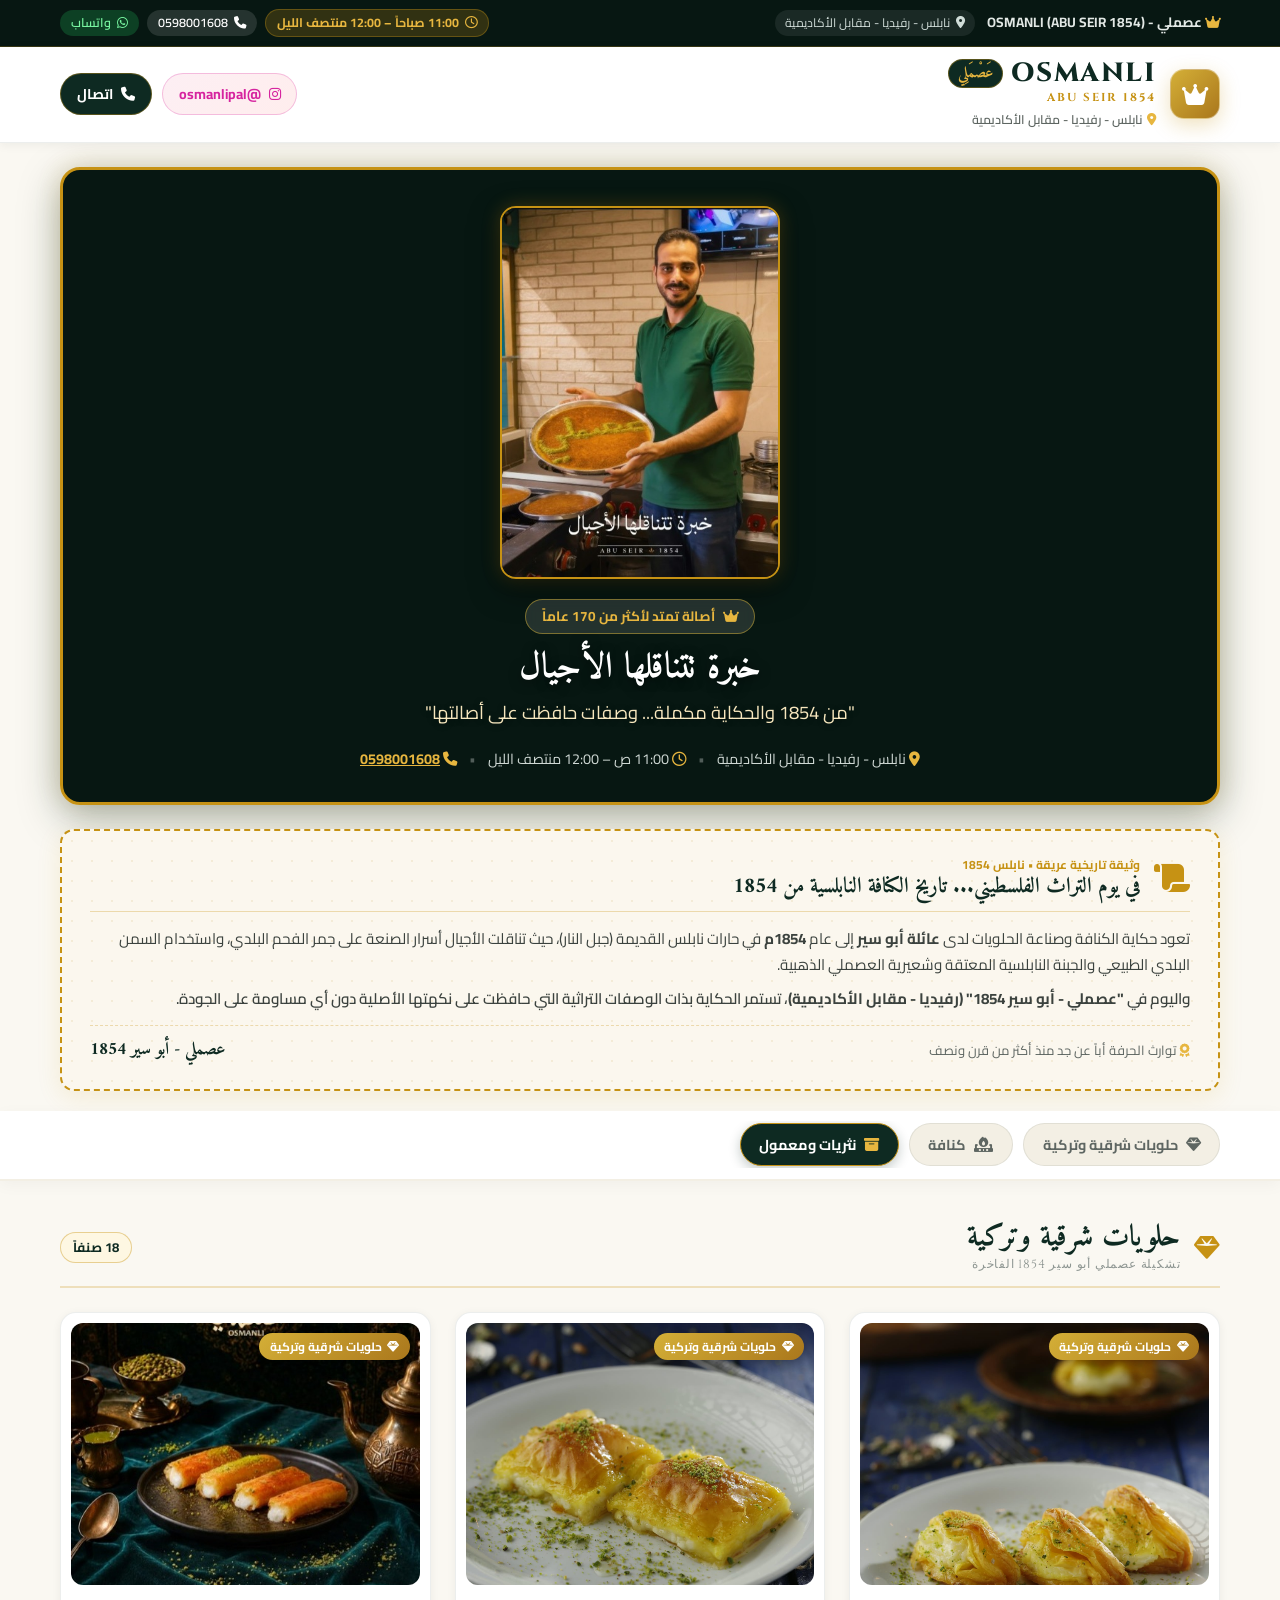
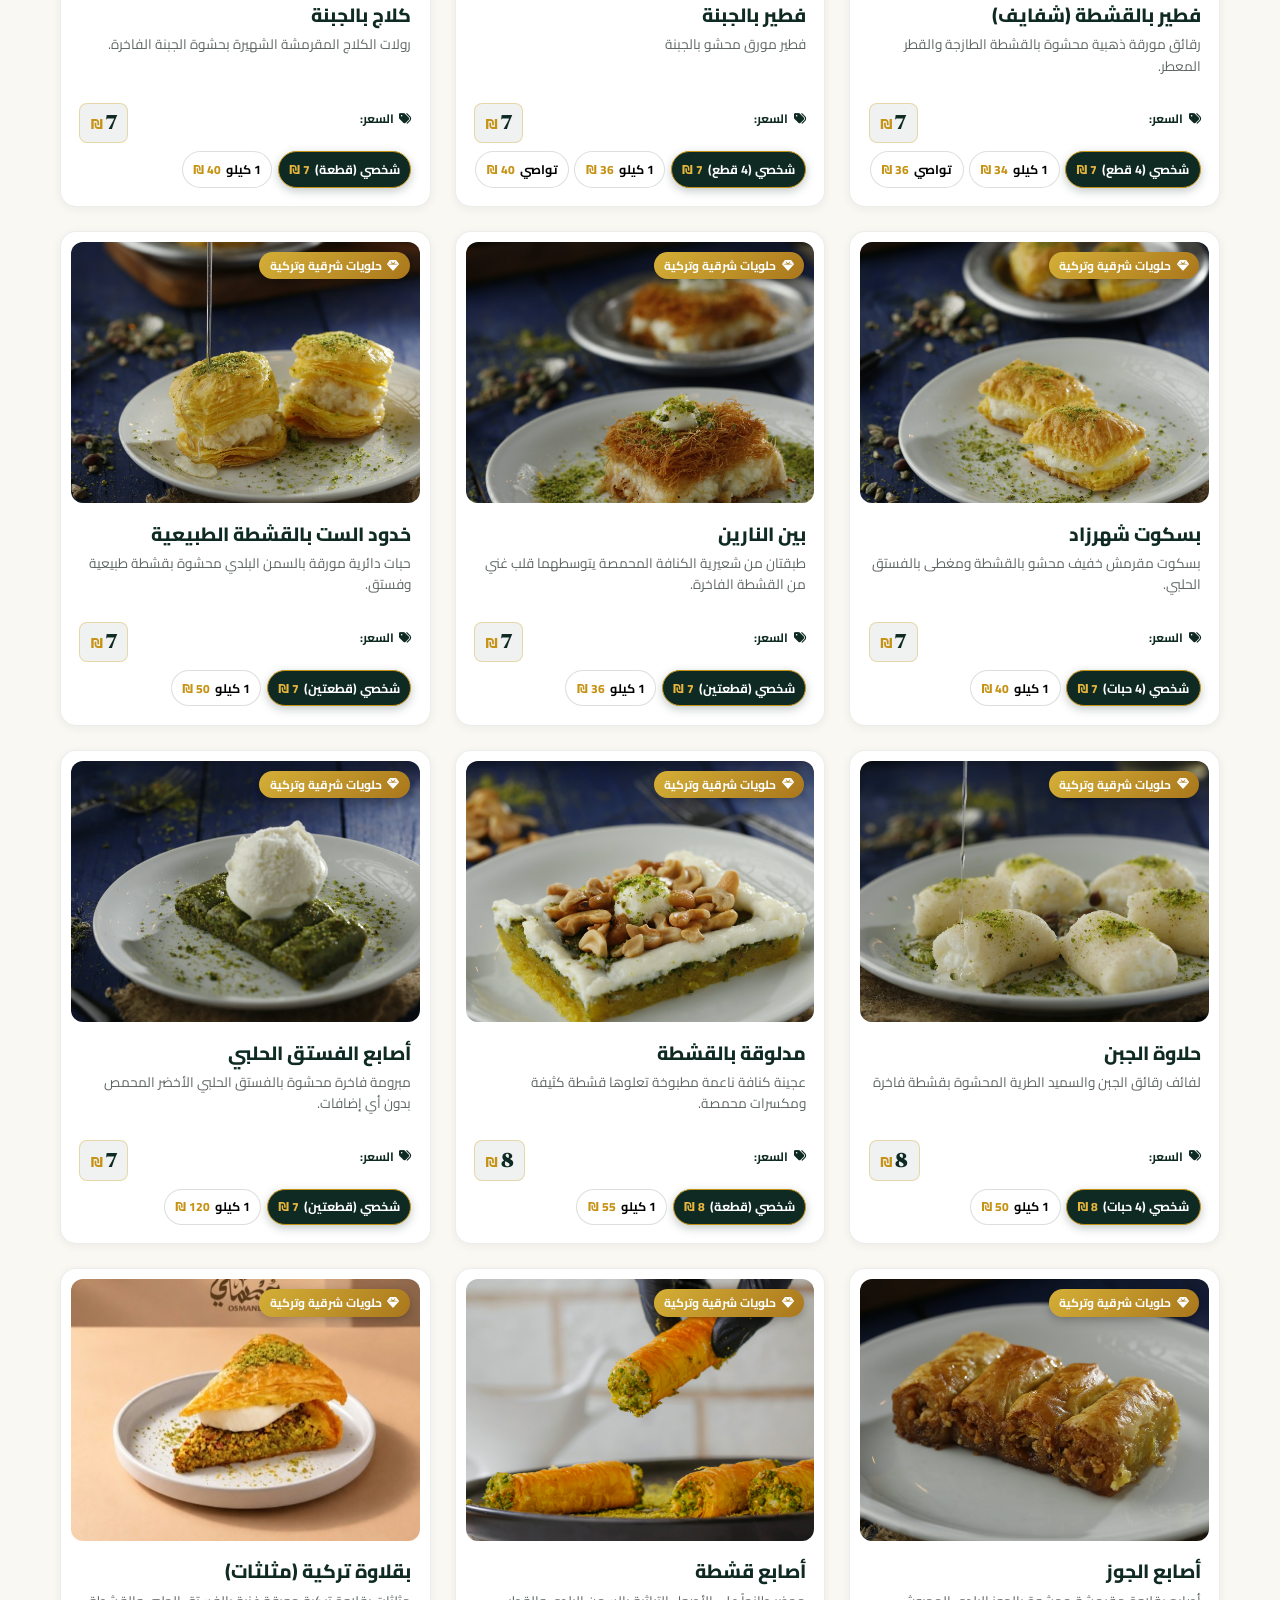
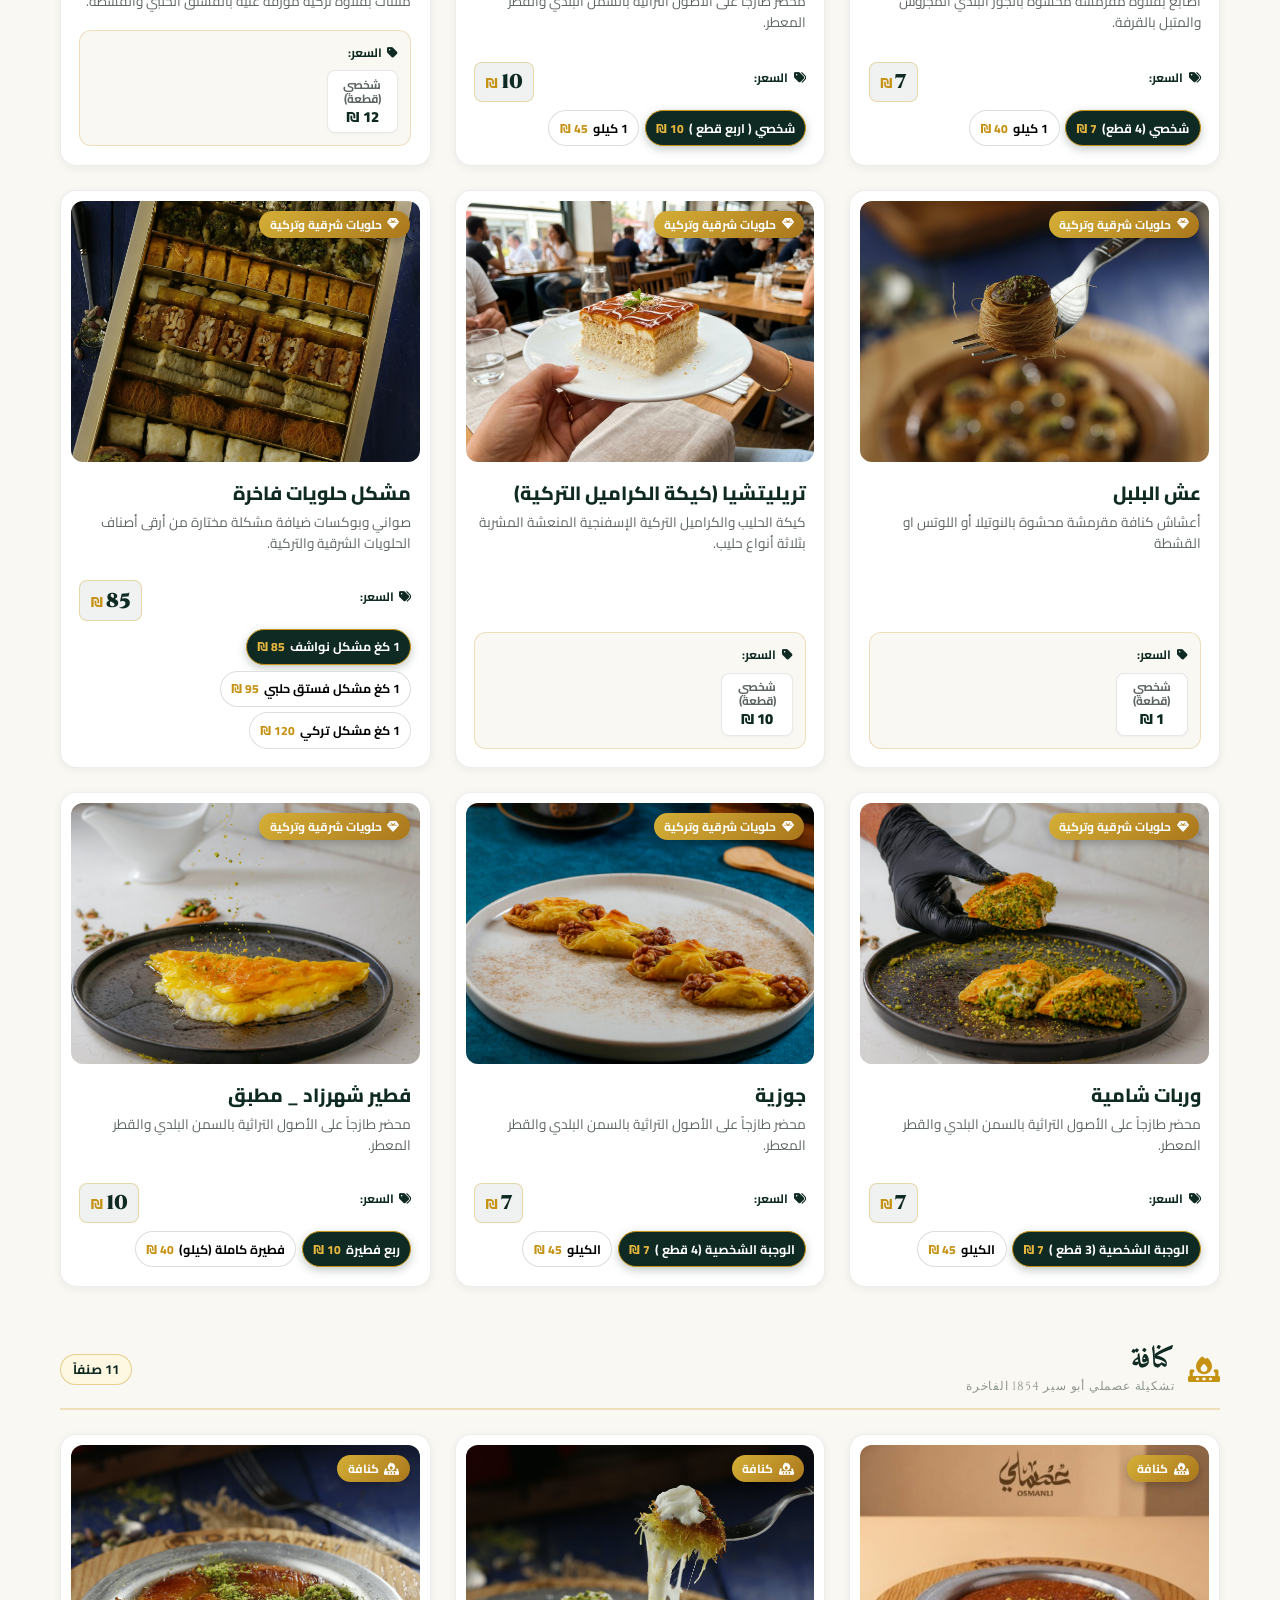
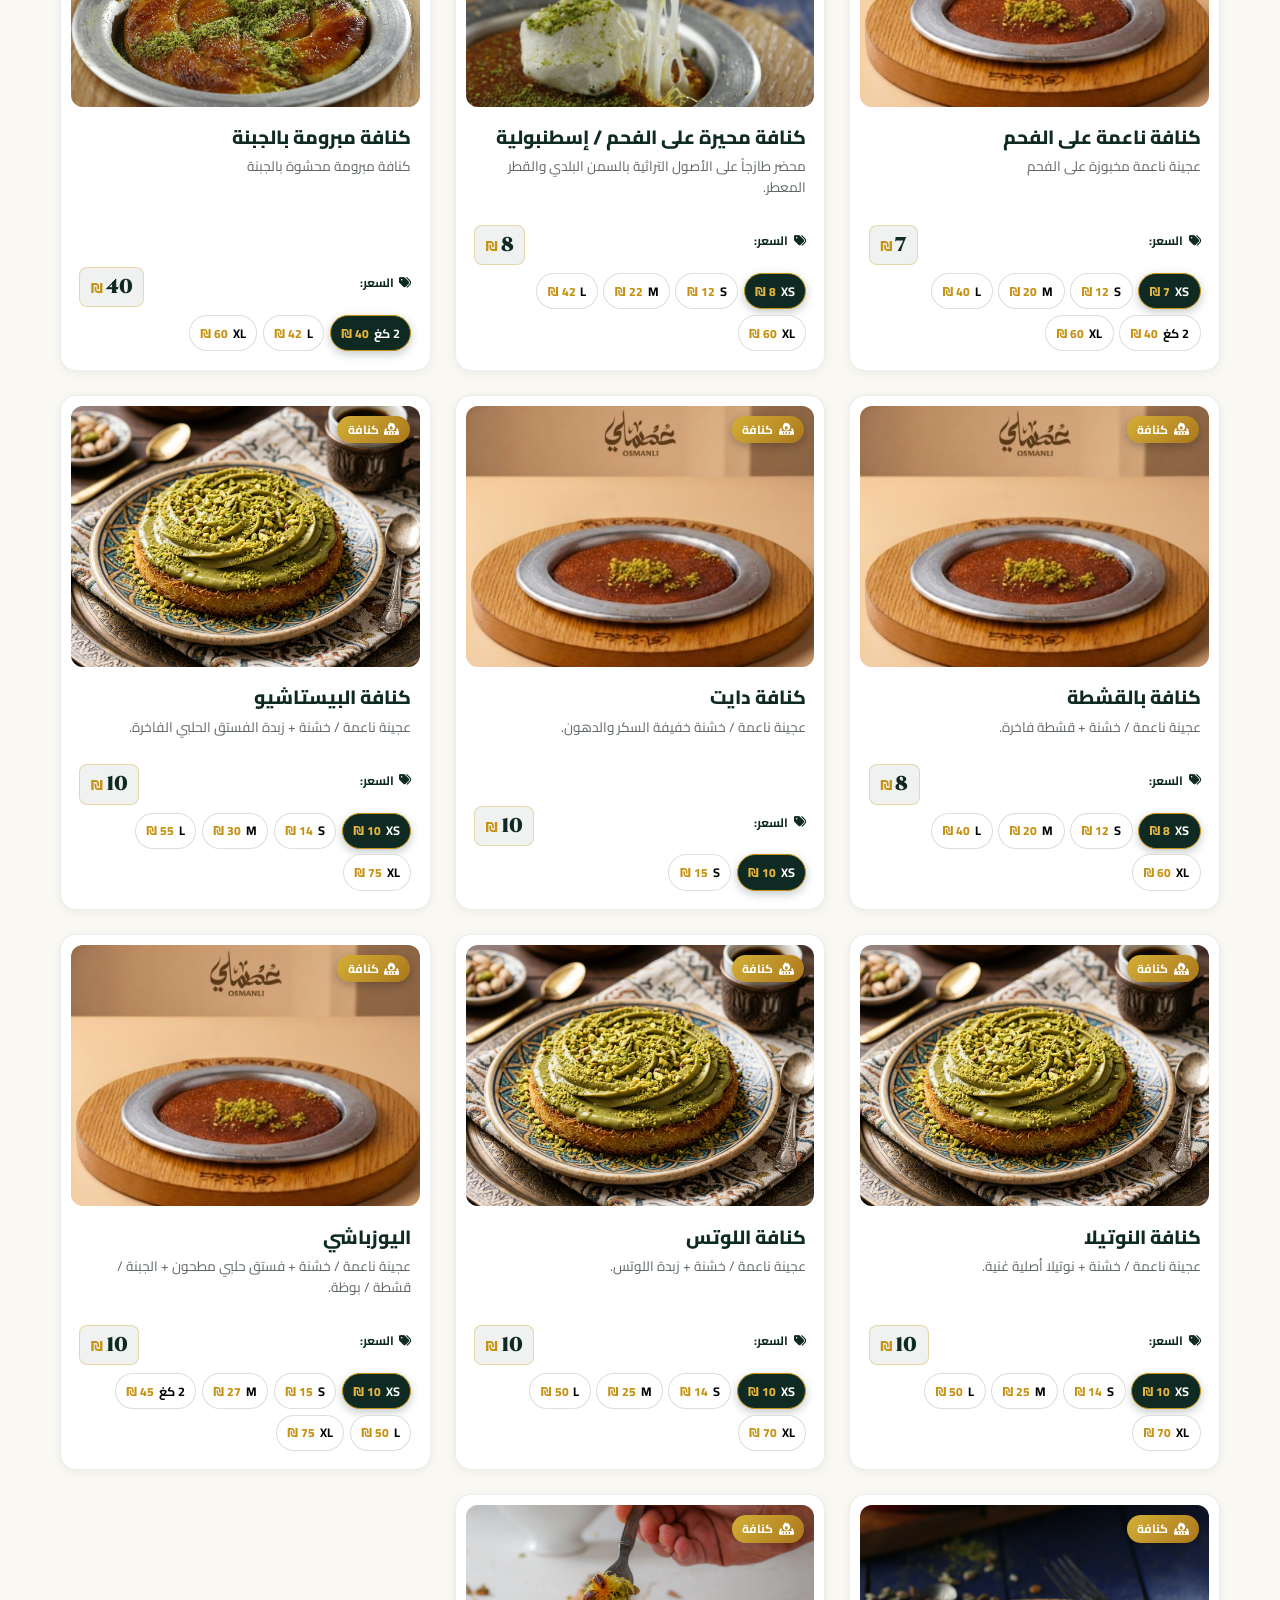
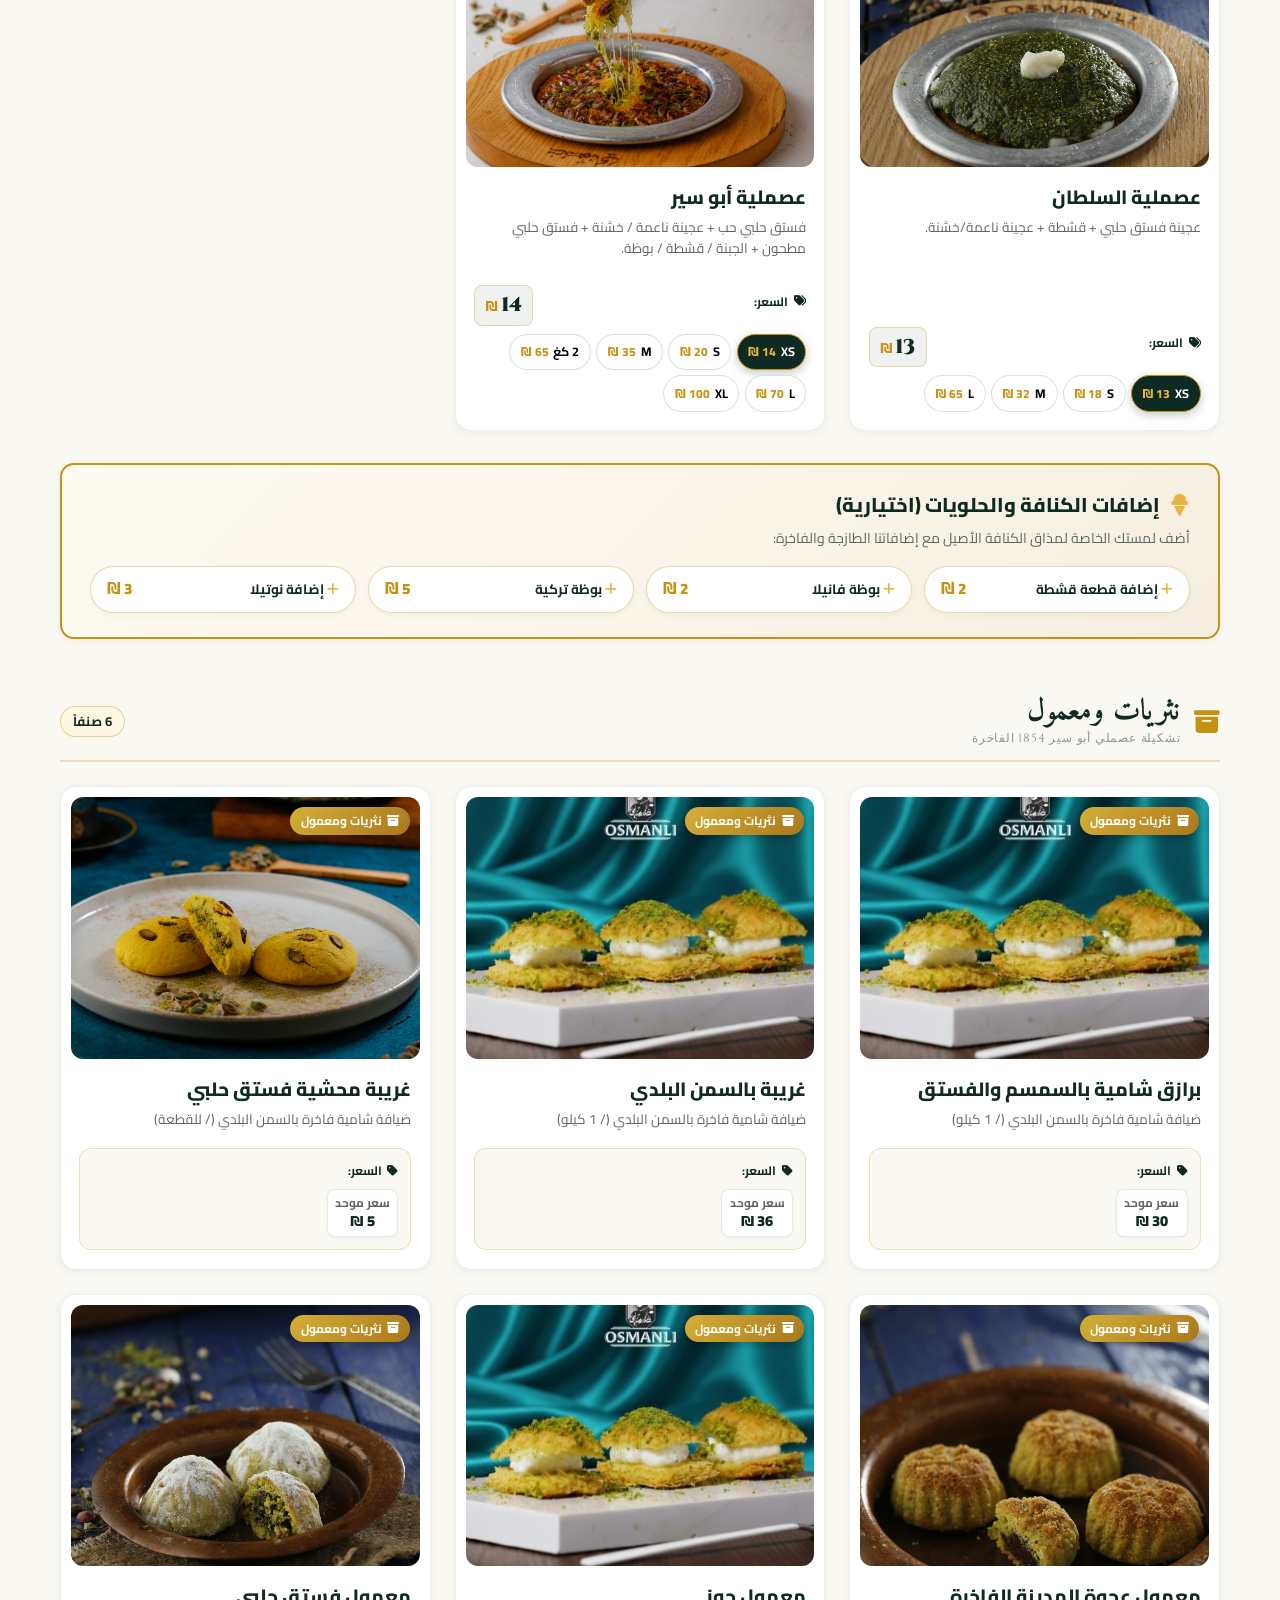
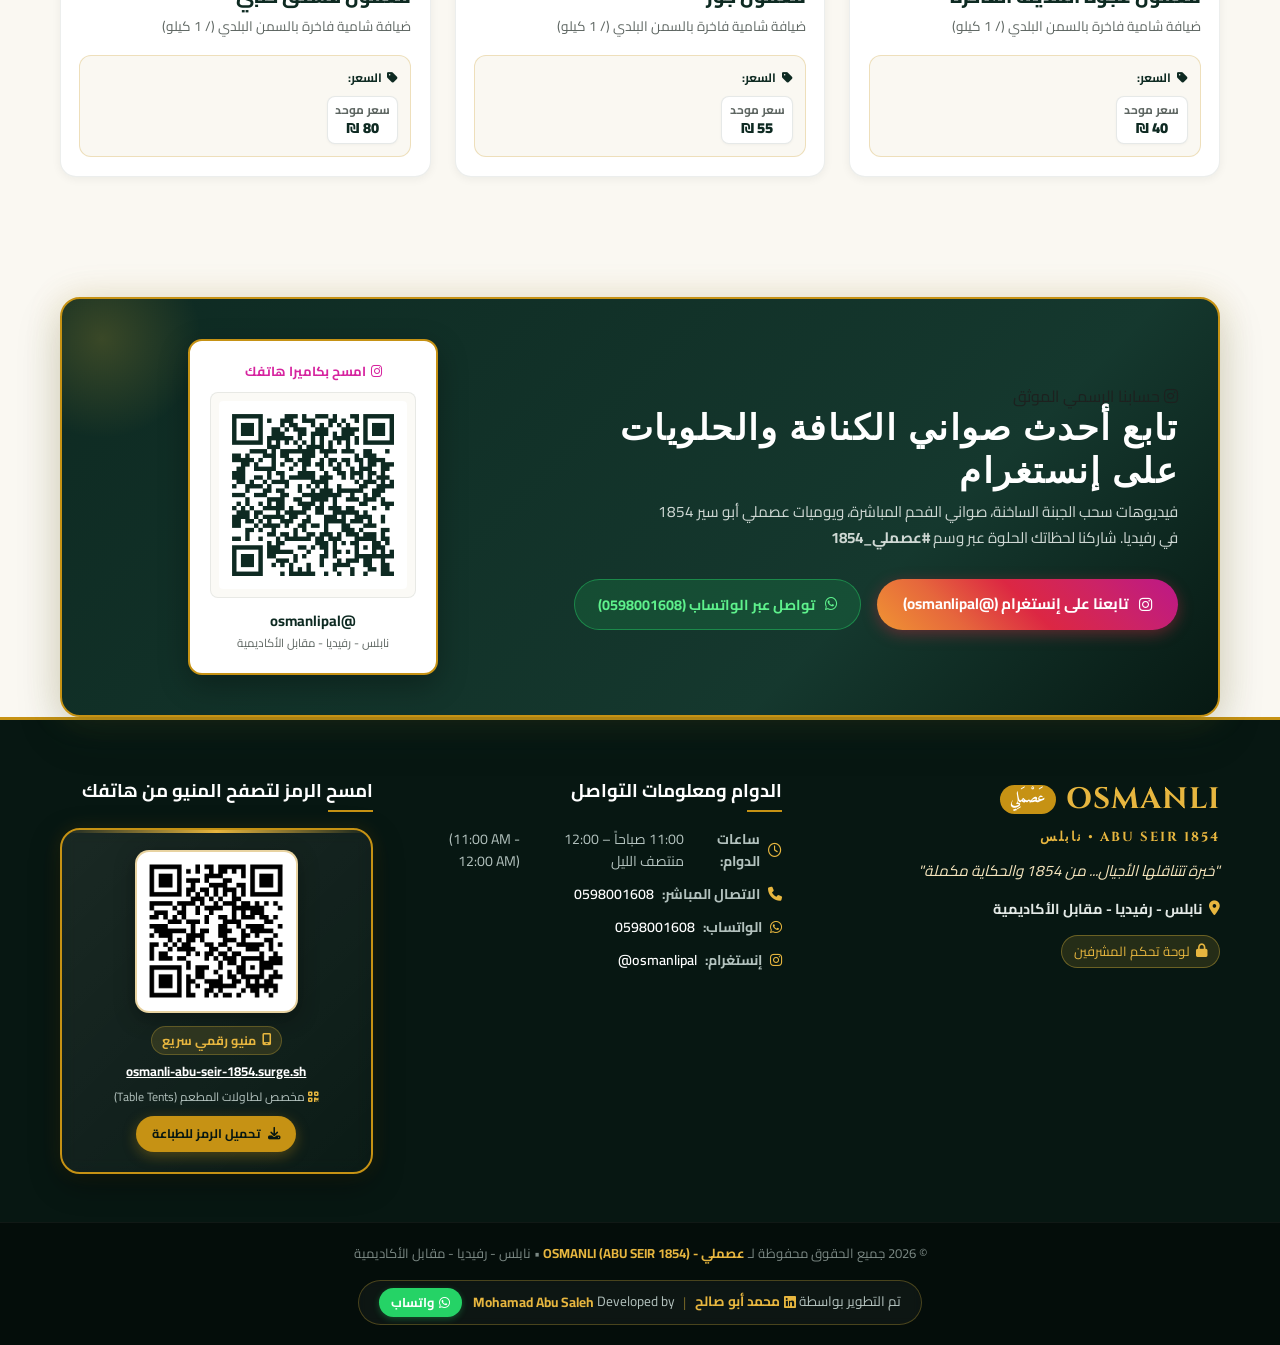
==== commit d78f2bb7: "Add developer signature and contact info" ====
--- a/index.html
+++ b/index.html
@@ -1,3 +1,12 @@
+<!--
+====================================================================
+* Project: OSMANLI - ABU SEIR 1854 (عصملي) | Digital Restaurant Menu
+* Developer: Mohamad Abu Saleh
+* Phone / WhatsApp: +970598600230 (https://wa.me/970598600230)
+* Email: mohamadabusaleh83@gmail.com
+* LinkedIn: https://www.linkedin.com/in/mohamad-abu-saleh-598255350
+====================================================================
+-->
 <!DOCTYPE html>
 <html lang="ar" dir="rtl">
 <head>
@@ -1897,8 +1906,25 @@
     </div>
     
     <div class="footer-bottom">
-      <div class="container">
+      <div class="container footer-bottom-inner">
         <p>© 2026 جميع الحقوق محفوظة لـ <strong>عصملي - OSMANLI (ABU SEIR 1854)</strong> • نابلس - رفيديا - مقابل الأكاديمية</p>
+        <div class="developer-signature">
+          <span class="dev-text">
+            تم التطوير بواسطة 
+            <a href="https://www.linkedin.com/in/mohamad-abu-saleh-598255350" target="_blank" rel="noopener noreferrer" class="dev-link" title="حساب LinkedIn للمطور محمد أبو صالح">
+              <i class="fa-brands fa-linkedin"></i> محمد أبو صالح
+            </a>
+            <span class="dev-sep">|</span>
+            Developed by 
+            <a href="https://www.linkedin.com/in/mohamad-abu-saleh-598255350" target="_blank" rel="noopener noreferrer" class="dev-link" title="LinkedIn Profile: Mohamad Abu Saleh">
+              Mohamad Abu Saleh
+            </a>
+          </span>
+          <a href="https://wa.me/970598600230" target="_blank" rel="noopener noreferrer" class="dev-whatsapp-btn" title="تواصل مباشر عبر واتساب مع المطور">
+            <i class="fa-brands fa-whatsapp"></i>
+            <span>واتساب</span>
+          </a>
+        </div>
       </div>
     </div>
   </footer>
--- a/style.css
+++ b/style.css
@@ -1,7 +1,12 @@
-/* ==========================================================================
-   OSMANLI - ABU SEIR 1854 (عصملي) - LUXURY SHOWCASE MENU STYLESHEET
-   Nablus - Rafidia - Opposite the Academy
-   ========================================================================== */
+/**
+ * ====================================================================
+ * Project: OSMANLI - ABU SEIR 1854 (عصملي) | Luxury Showcase Menu
+ * Developer: Mohamad Abu Saleh
+ * Phone / WhatsApp: +970598600230 (https://wa.me/970598600230)
+ * Email: mohamadabusaleh83@gmail.com
+ * LinkedIn: https://www.linkedin.com/in/mohamad-abu-saleh-598255350
+ * ====================================================================
+ */
 
 :root {
   --color-primary: #0e2a22;        /* Royal Ottoman Emerald / Dark Teal */
@@ -1814,3 +1819,78 @@
   border-color: var(--color-gold);
   color: var(--color-gold);
 }
+
+/* ================= Developer Signature (توقيع المطور) ================= */
+.footer-bottom-inner {
+  display: flex;
+  flex-direction: column;
+  align-items: center;
+  justify-content: center;
+  gap: 0.65rem;
+  text-align: center;
+}
+
+.developer-signature {
+  display: inline-flex;
+  align-items: center;
+  justify-content: center;
+  flex-wrap: wrap;
+  gap: 0.65rem;
+  padding: 0.45rem 1.2rem;
+  background: rgba(255, 255, 255, 0.04);
+  border: 1px solid rgba(212, 175, 55, 0.3);
+  border-radius: 30px;
+  font-size: 0.85rem;
+  color: #b3c2be;
+  margin-top: 0.35rem;
+  backdrop-filter: blur(4px);
+  transition: all 0.3s ease;
+}
+
+.developer-signature:hover {
+  background: rgba(212, 175, 55, 0.09);
+  border-color: rgba(212, 175, 55, 0.6);
+  box-shadow: 0 4px 15px rgba(0, 0, 0, 0.4);
+}
+
+.developer-signature .dev-link {
+  color: var(--color-gold-bright, #f7e7be);
+  font-weight: 700;
+  text-decoration: none;
+  transition: color 0.2s ease;
+  display: inline-flex;
+  align-items: center;
+  gap: 0.3rem;
+}
+
+.developer-signature .dev-link:hover {
+  color: #ffffff;
+  text-decoration: underline;
+}
+
+.developer-signature .dev-sep {
+  color: rgba(212, 175, 55, 0.5);
+  margin: 0 0.35rem;
+}
+
+.developer-signature .dev-whatsapp-btn {
+  display: inline-flex;
+  align-items: center;
+  gap: 0.35rem;
+  background: #25d366;
+  color: #ffffff !important;
+  padding: 0.25rem 0.75rem;
+  border-radius: 20px;
+  text-decoration: none;
+  font-weight: 700;
+  font-size: 0.8rem;
+  transition: all 0.2s ease;
+  box-shadow: 0 2px 6px rgba(37, 211, 102, 0.3);
+}
+
+.developer-signature .dev-whatsapp-btn:hover {
+  background: #1ebc59;
+  transform: translateY(-1px);
+  box-shadow: 0 4px 12px rgba(37, 211, 102, 0.5);
+}
+
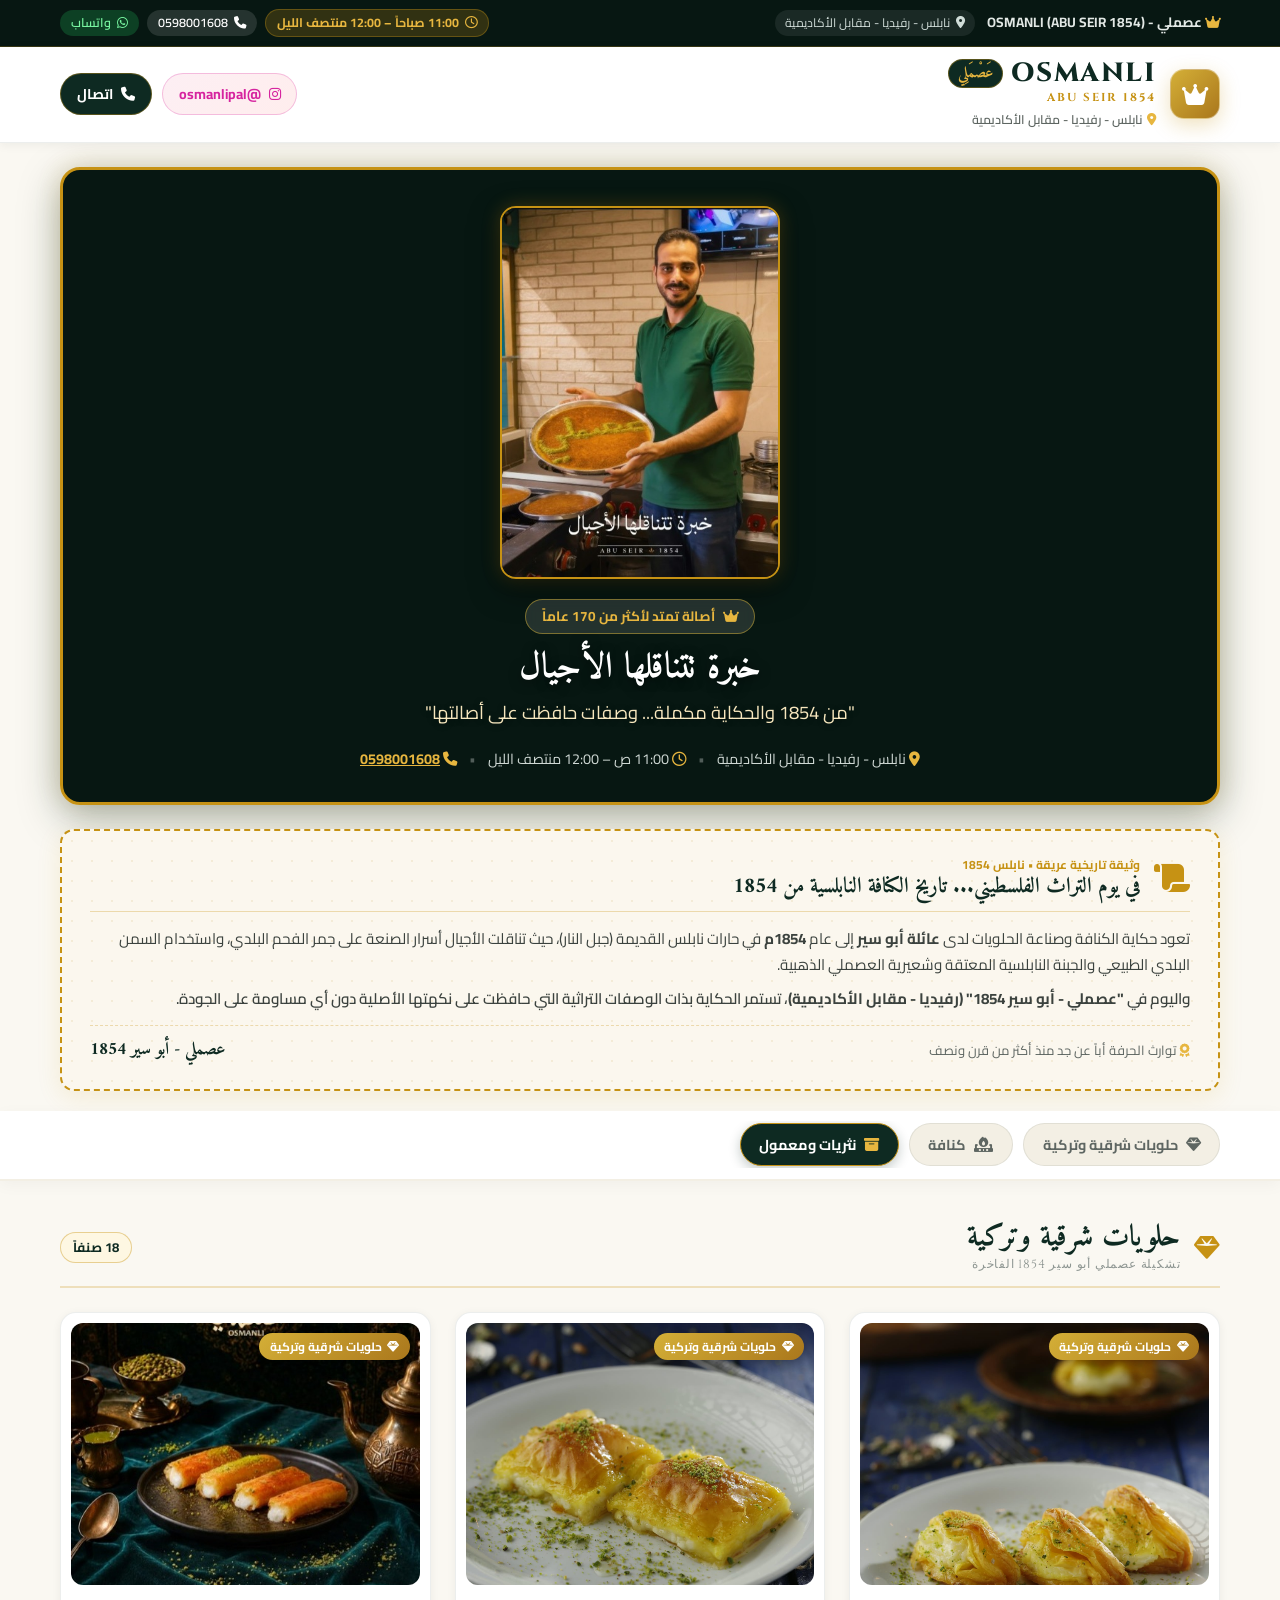
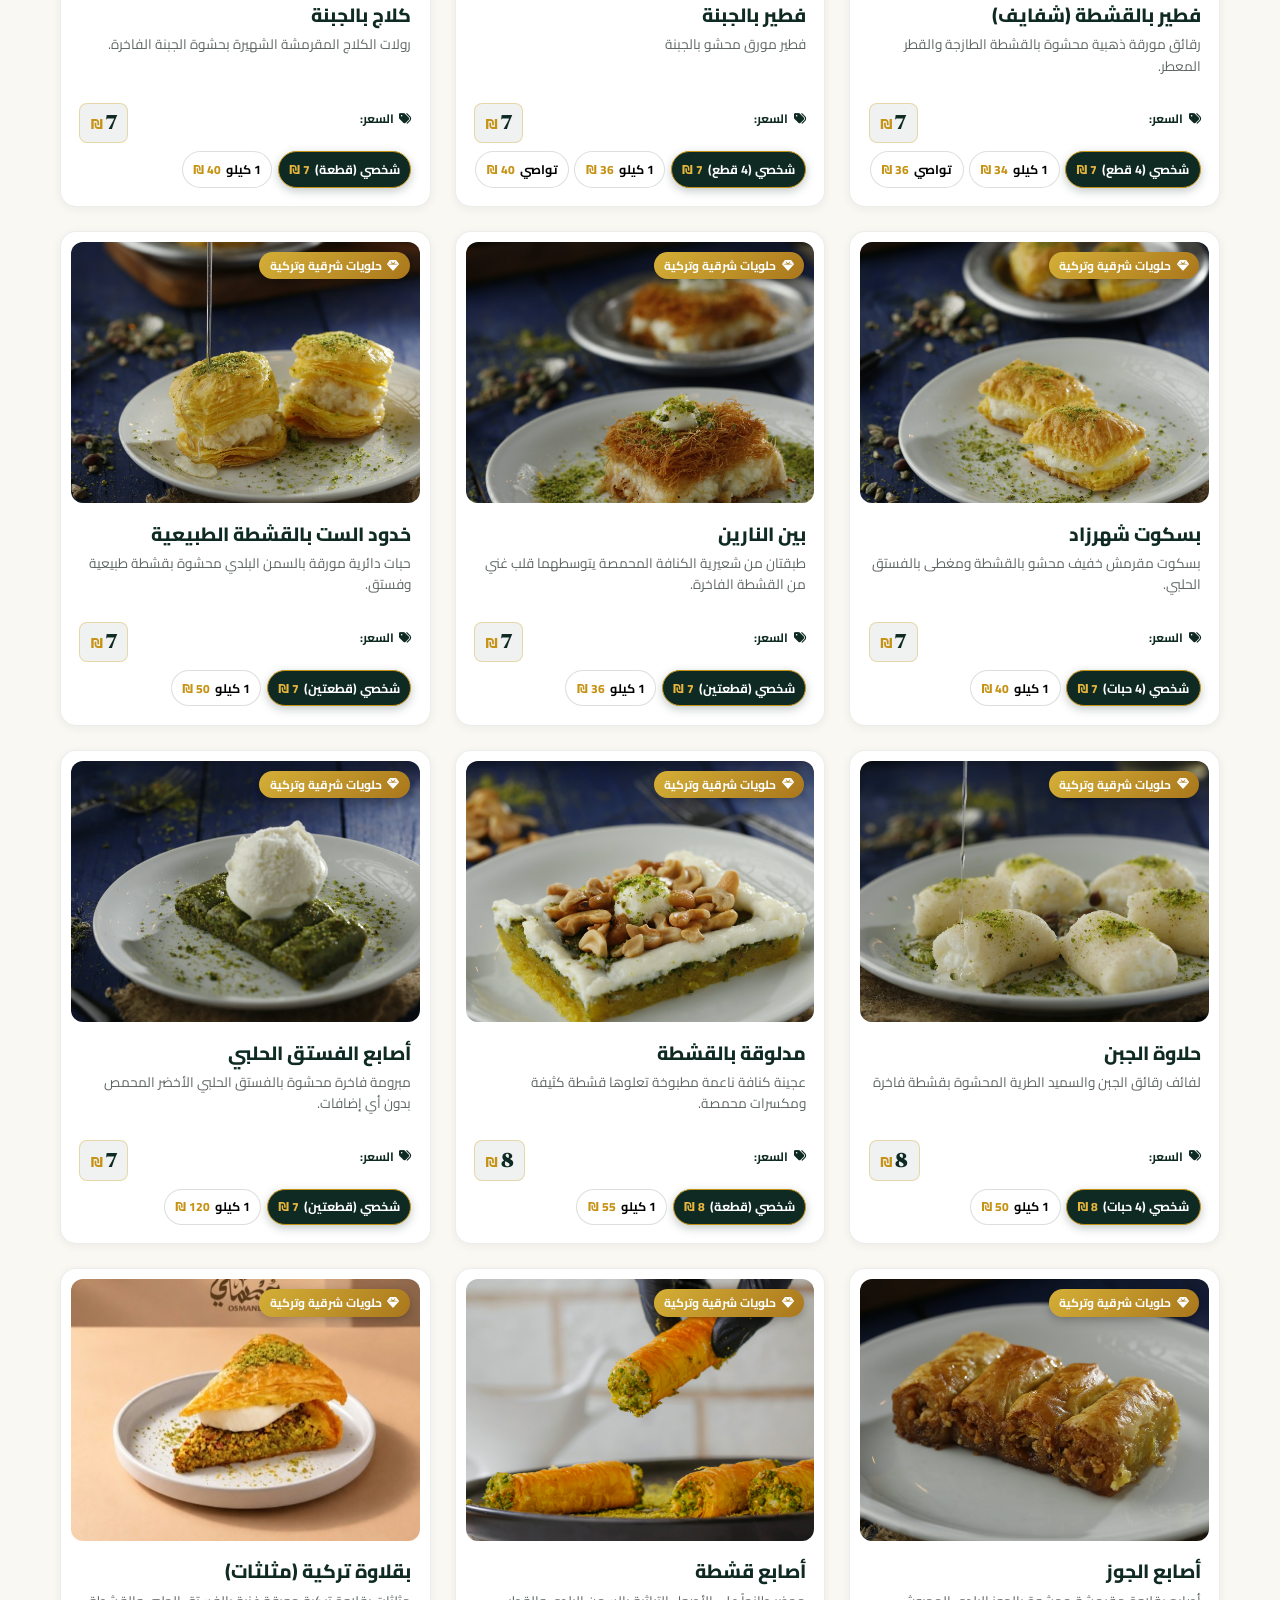
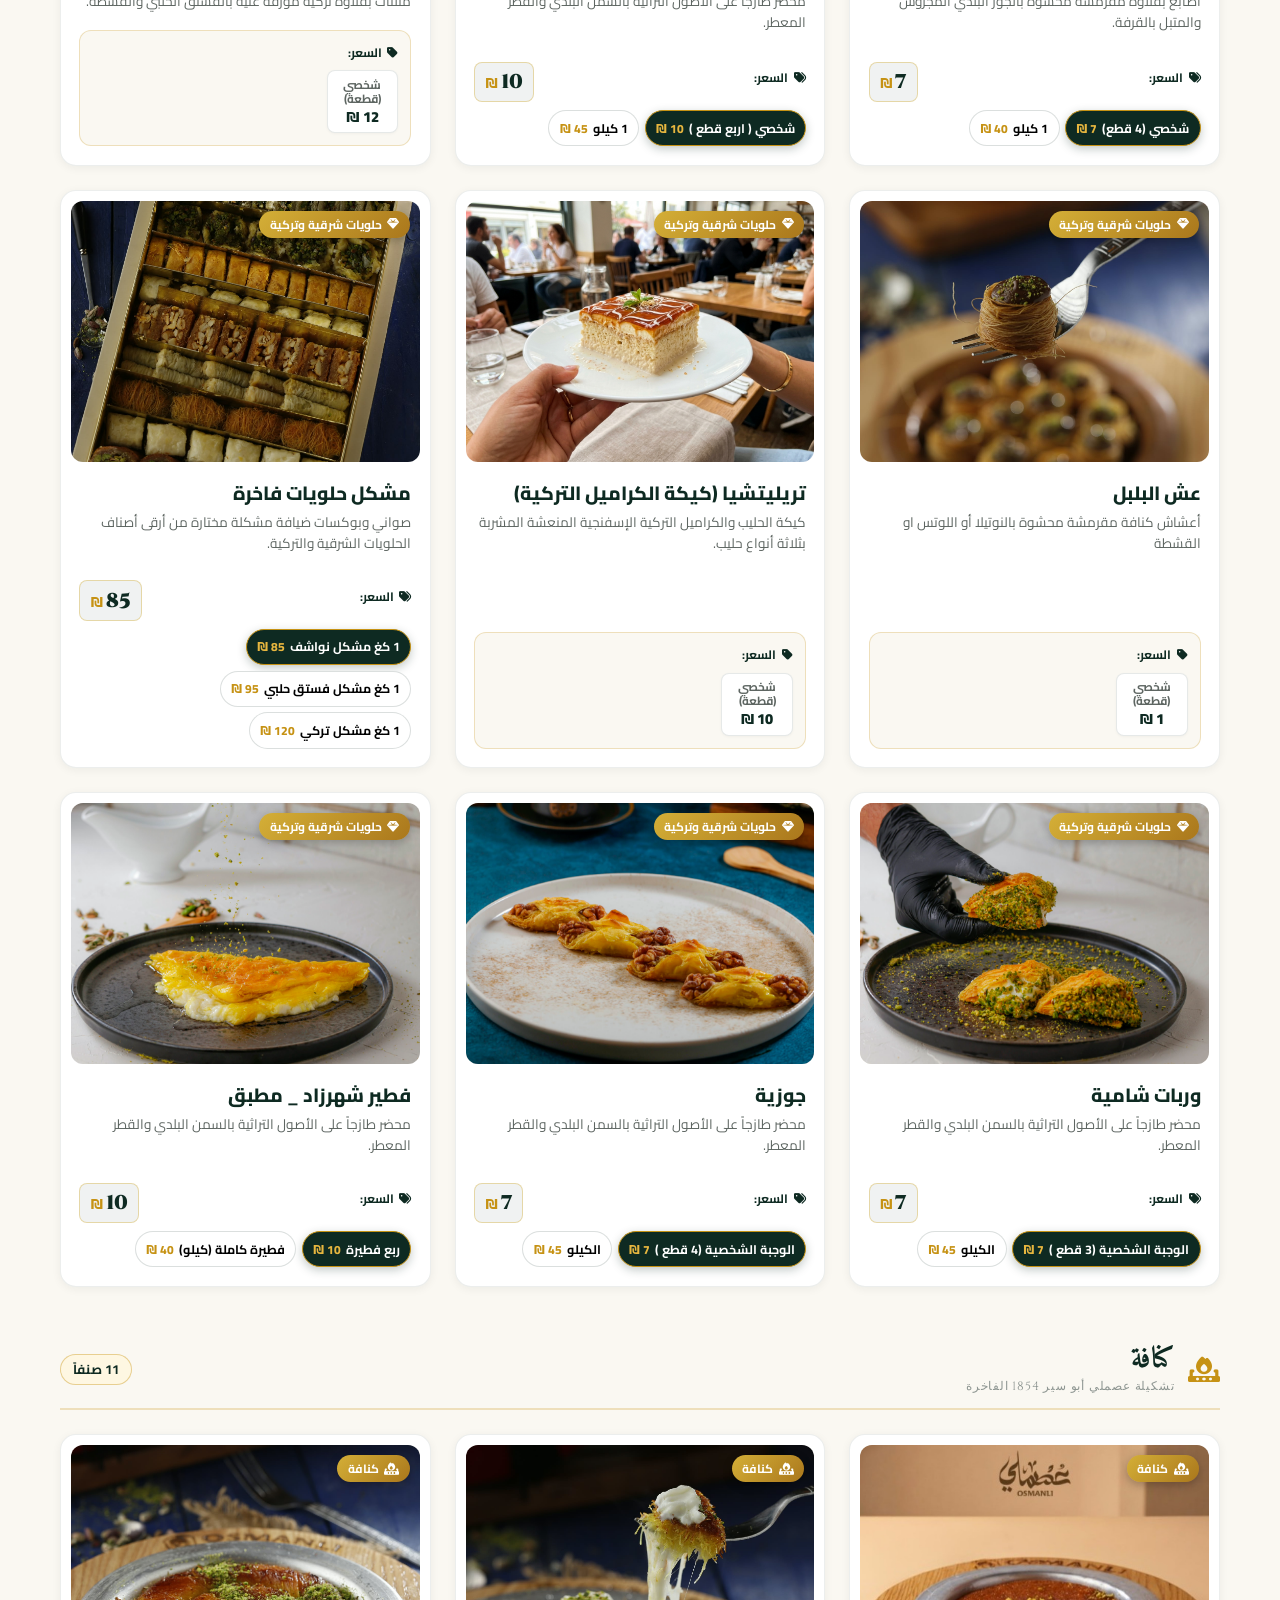
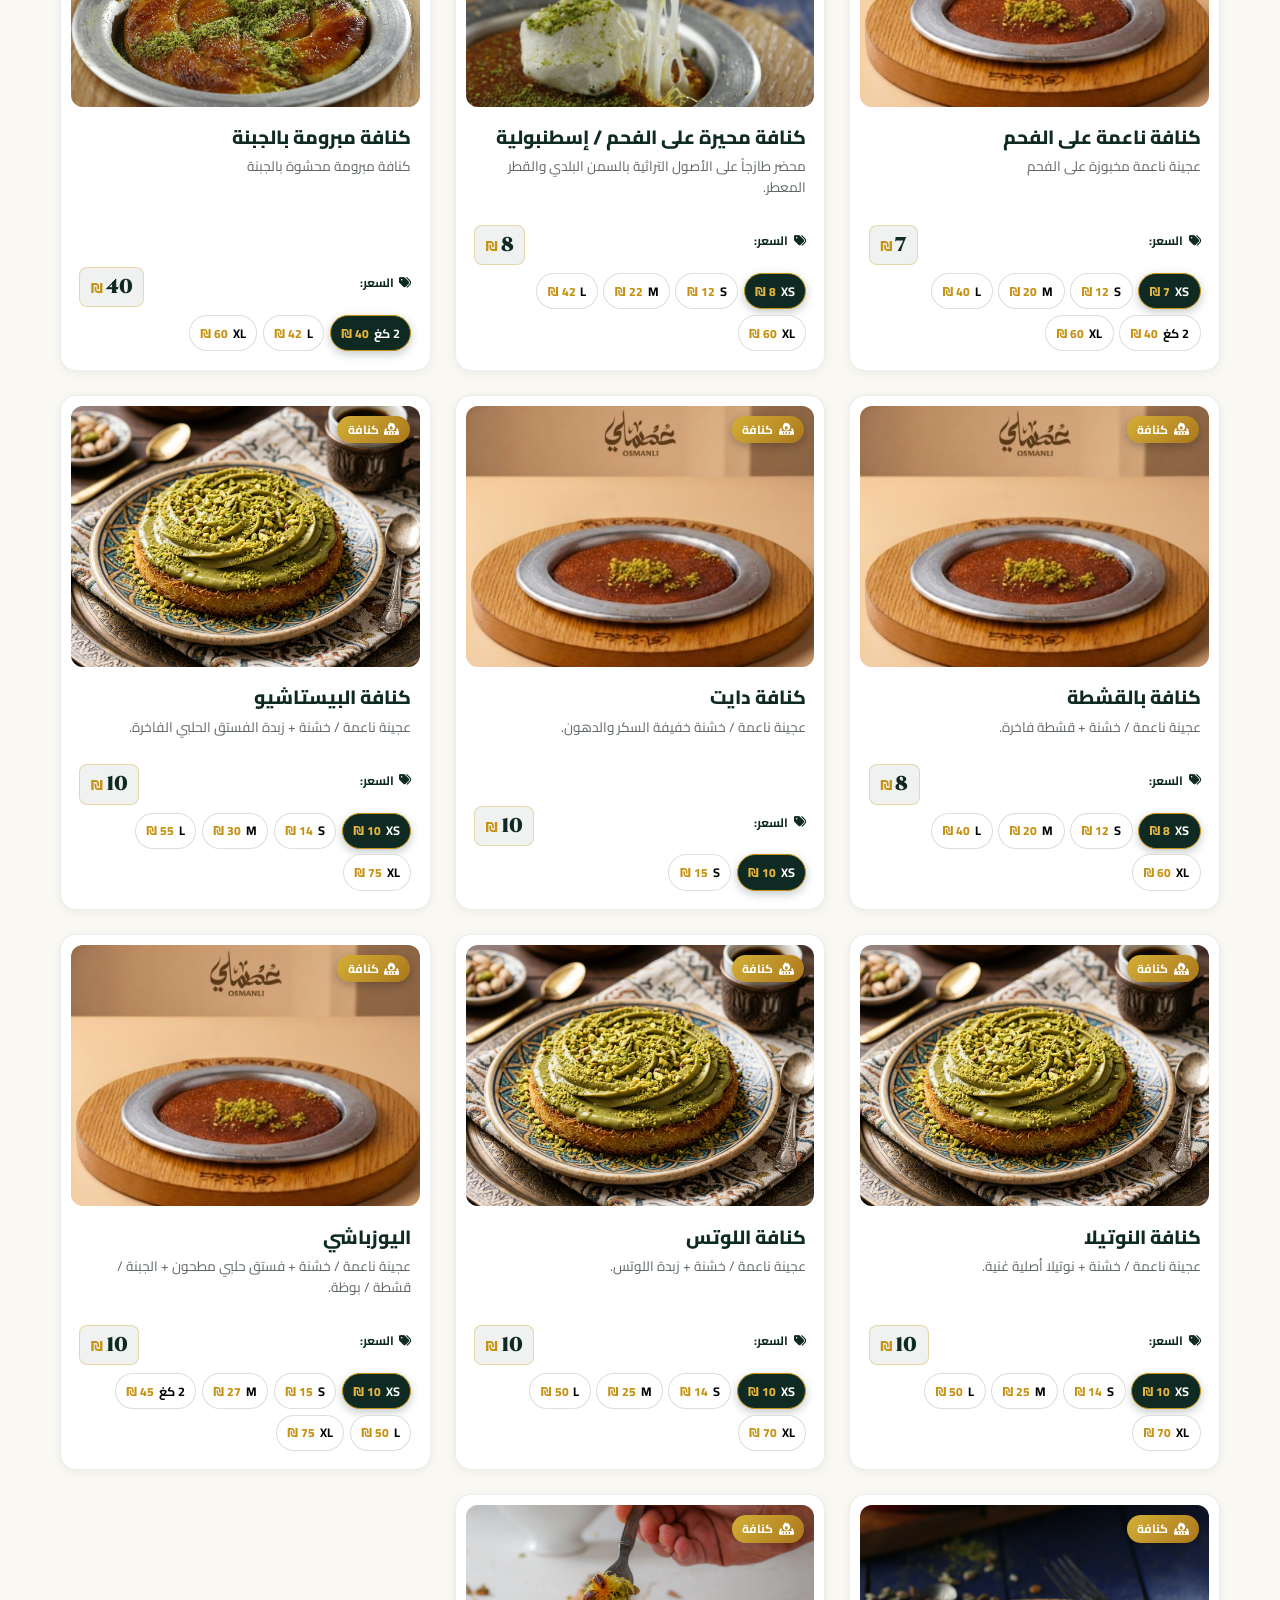
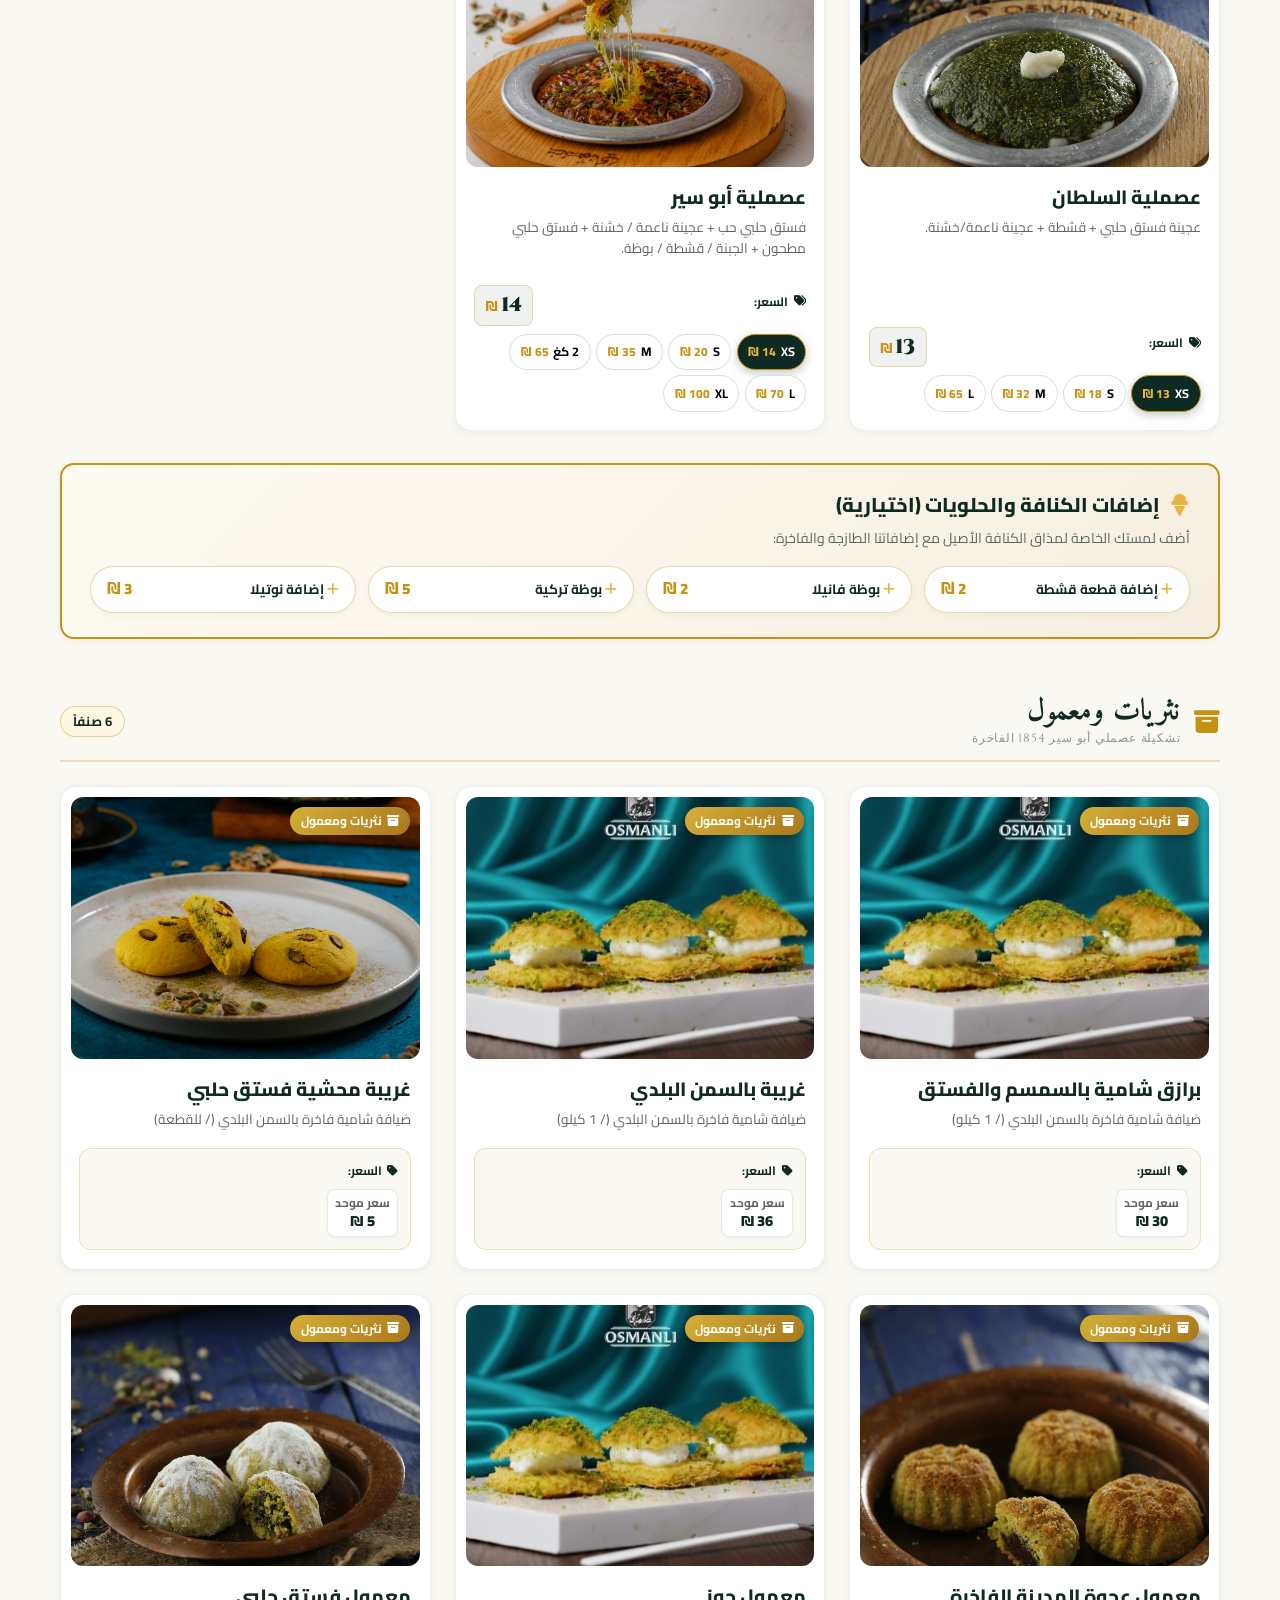
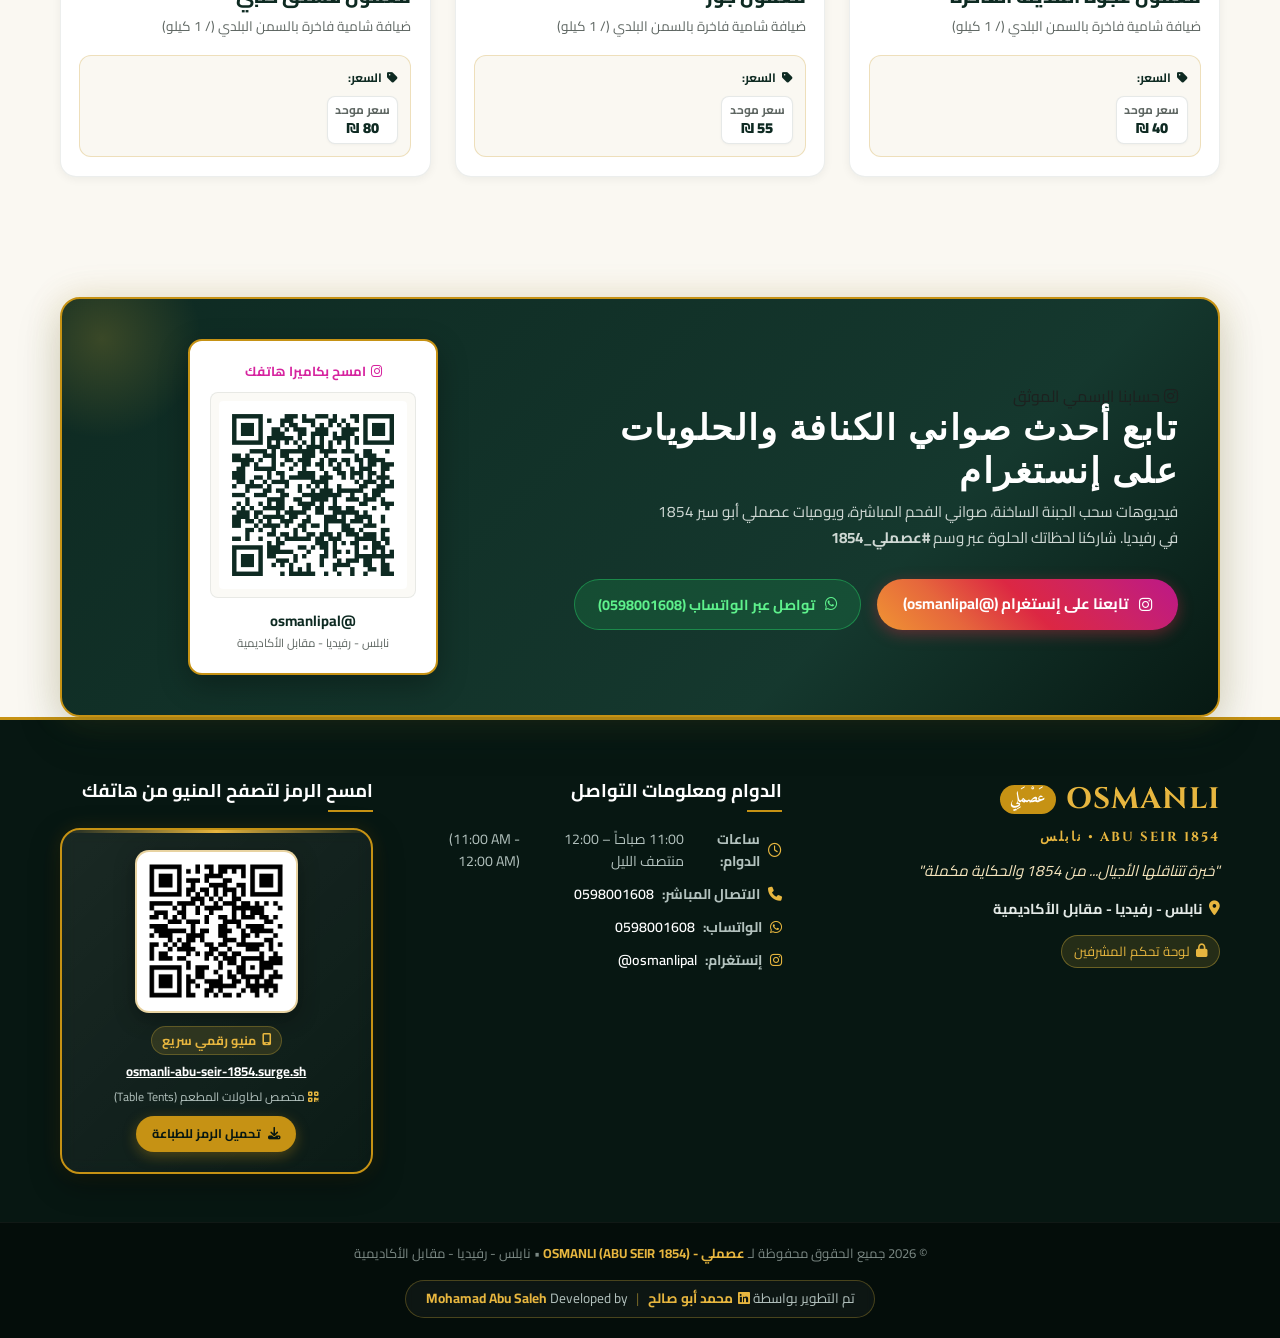
==== commit fde4a6bf: "Remove WhatsApp button from footer signature and keep LinkedIn attribution" ====
--- a/index.html
+++ b/index.html
@@ -1920,10 +1920,6 @@
               Mohamad Abu Saleh
             </a>
           </span>
-          <a href="https://wa.me/970598600230" target="_blank" rel="noopener noreferrer" class="dev-whatsapp-btn" title="تواصل مباشر عبر واتساب مع المطور">
-            <i class="fa-brands fa-whatsapp"></i>
-            <span>واتساب</span>
-          </a>
         </div>
       </div>
     </div>
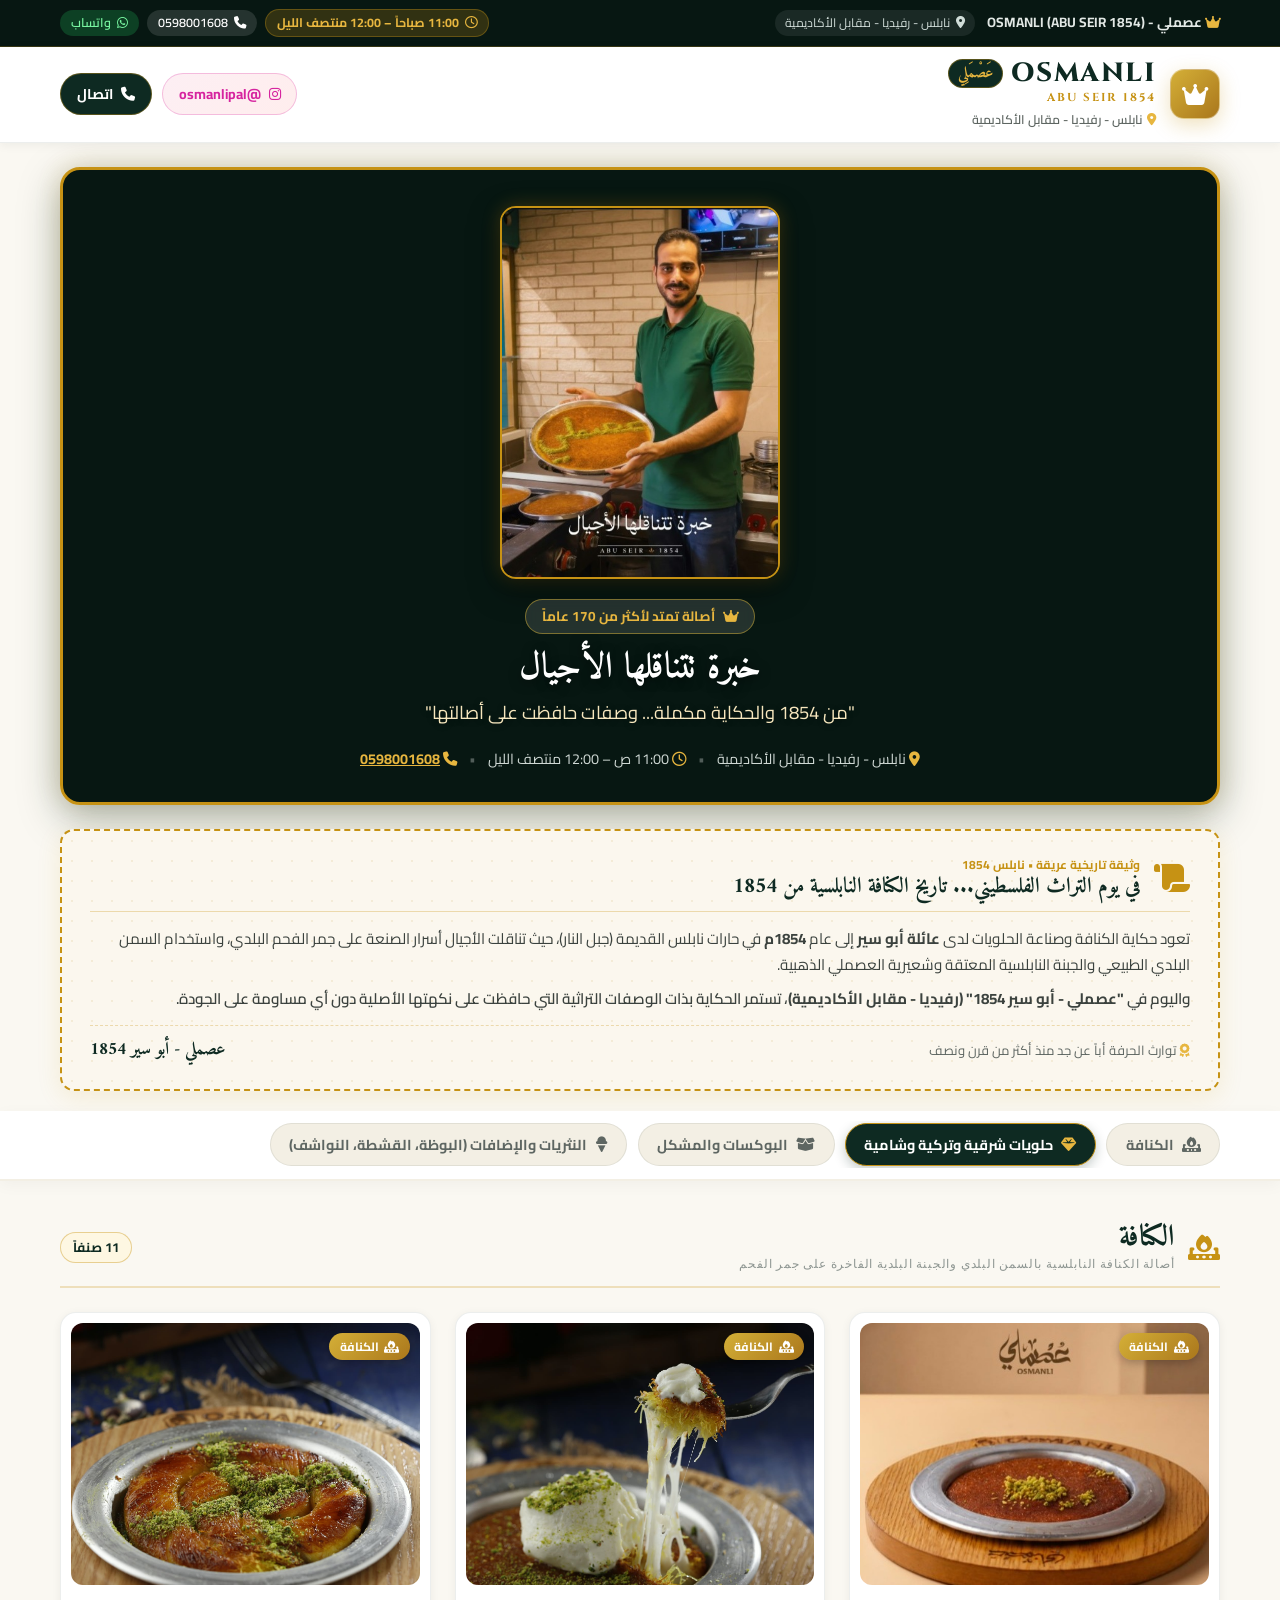
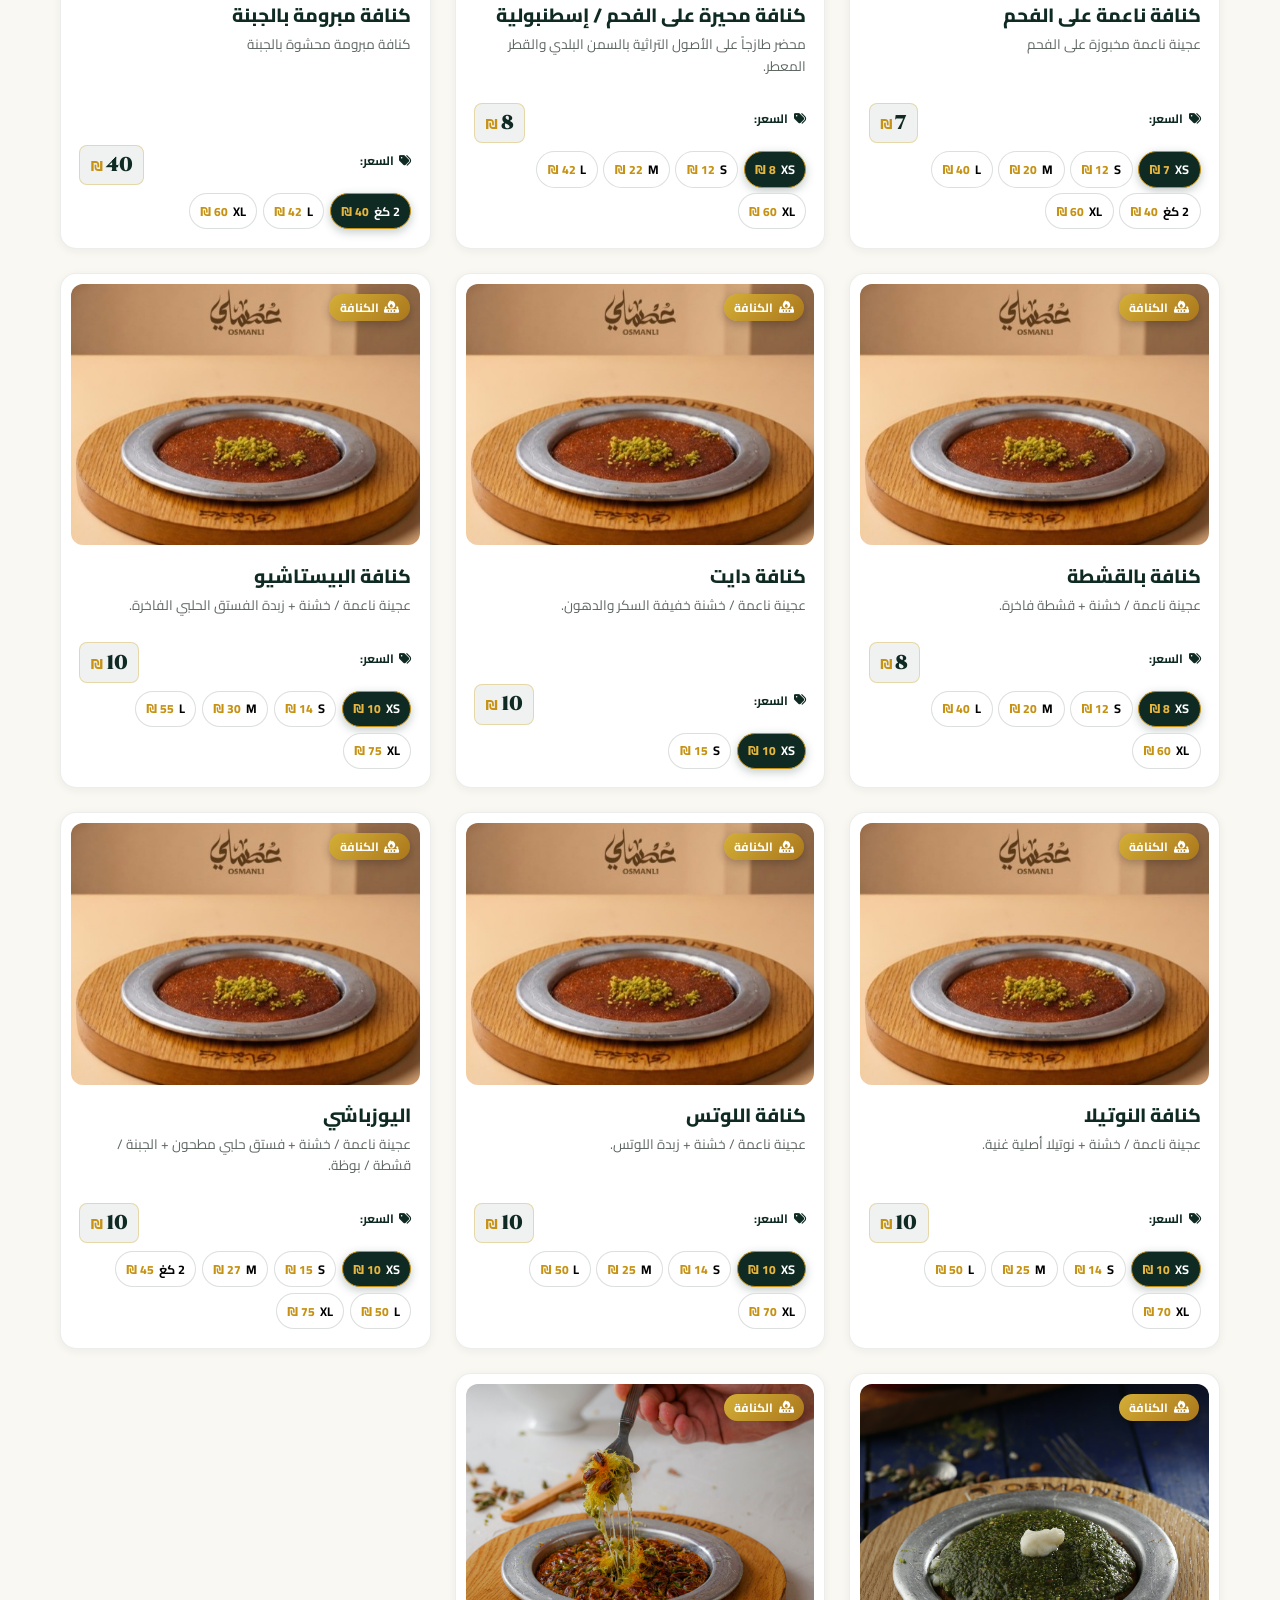
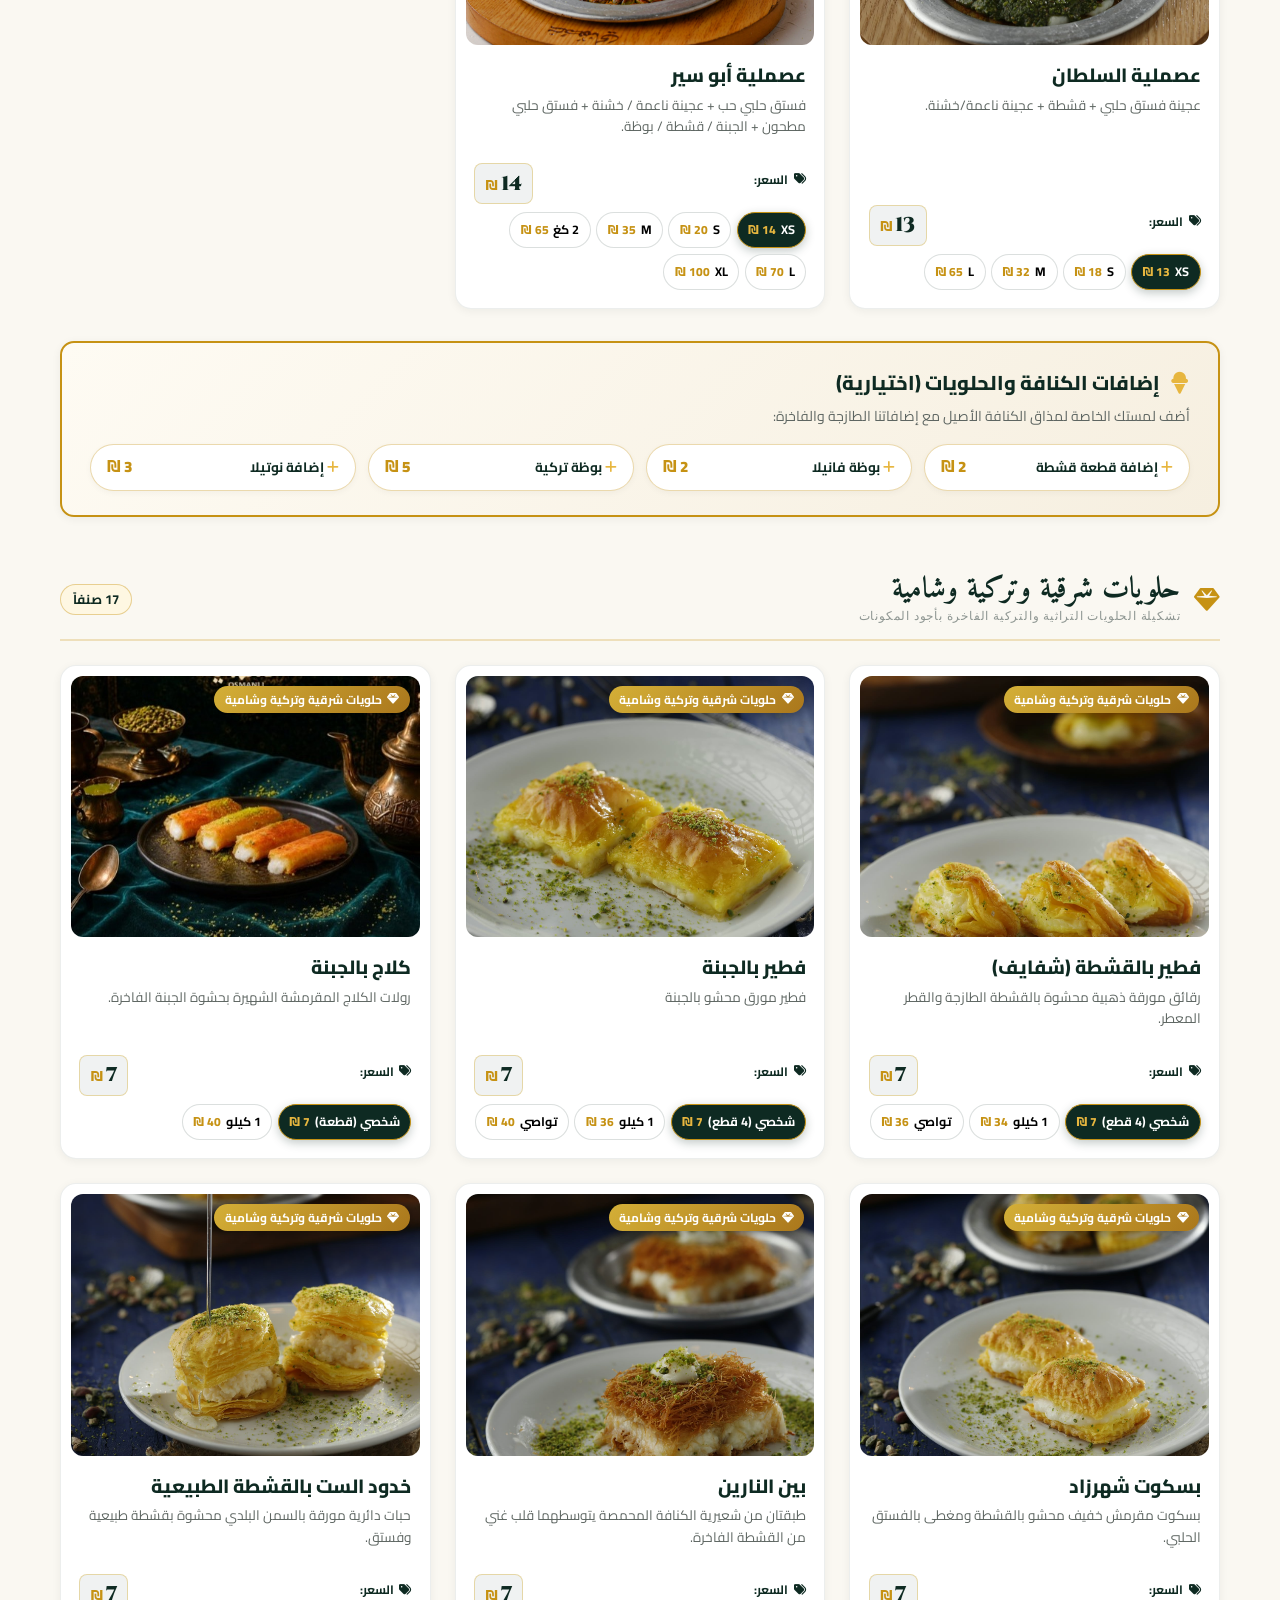
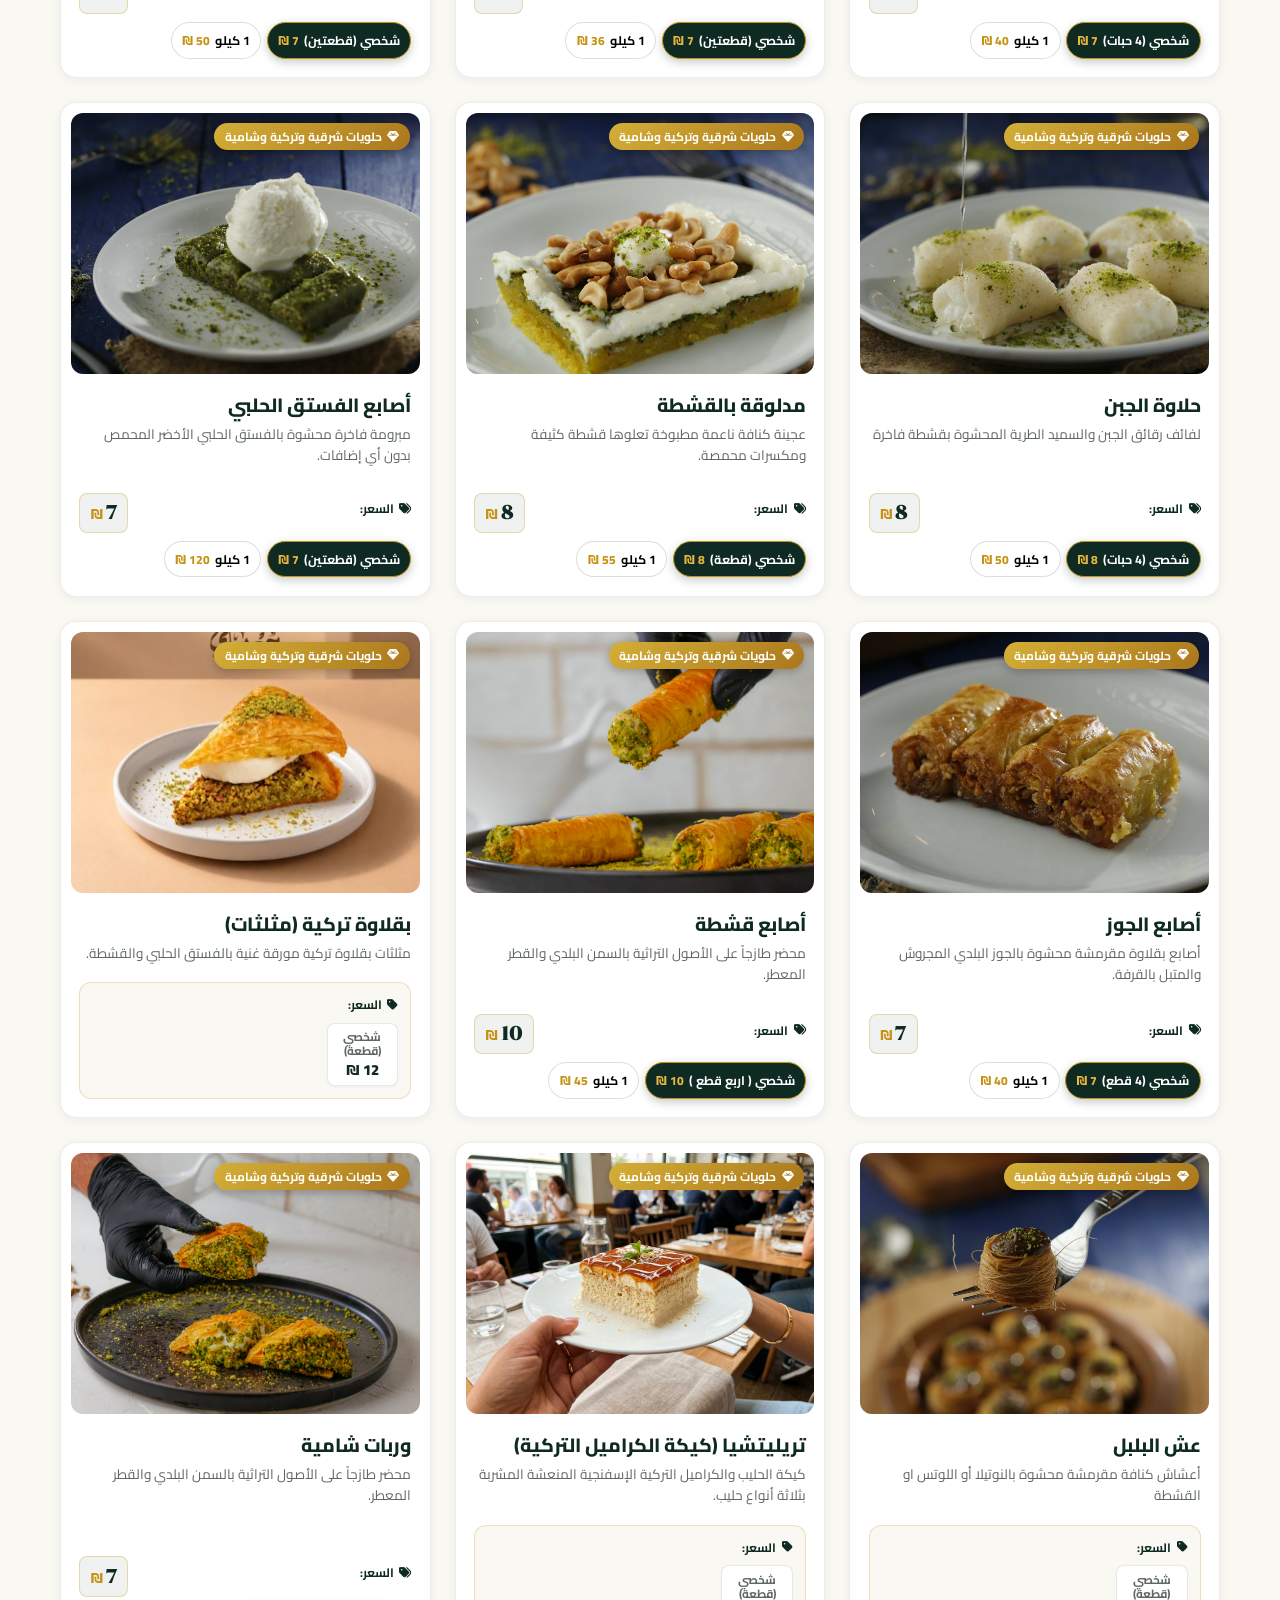
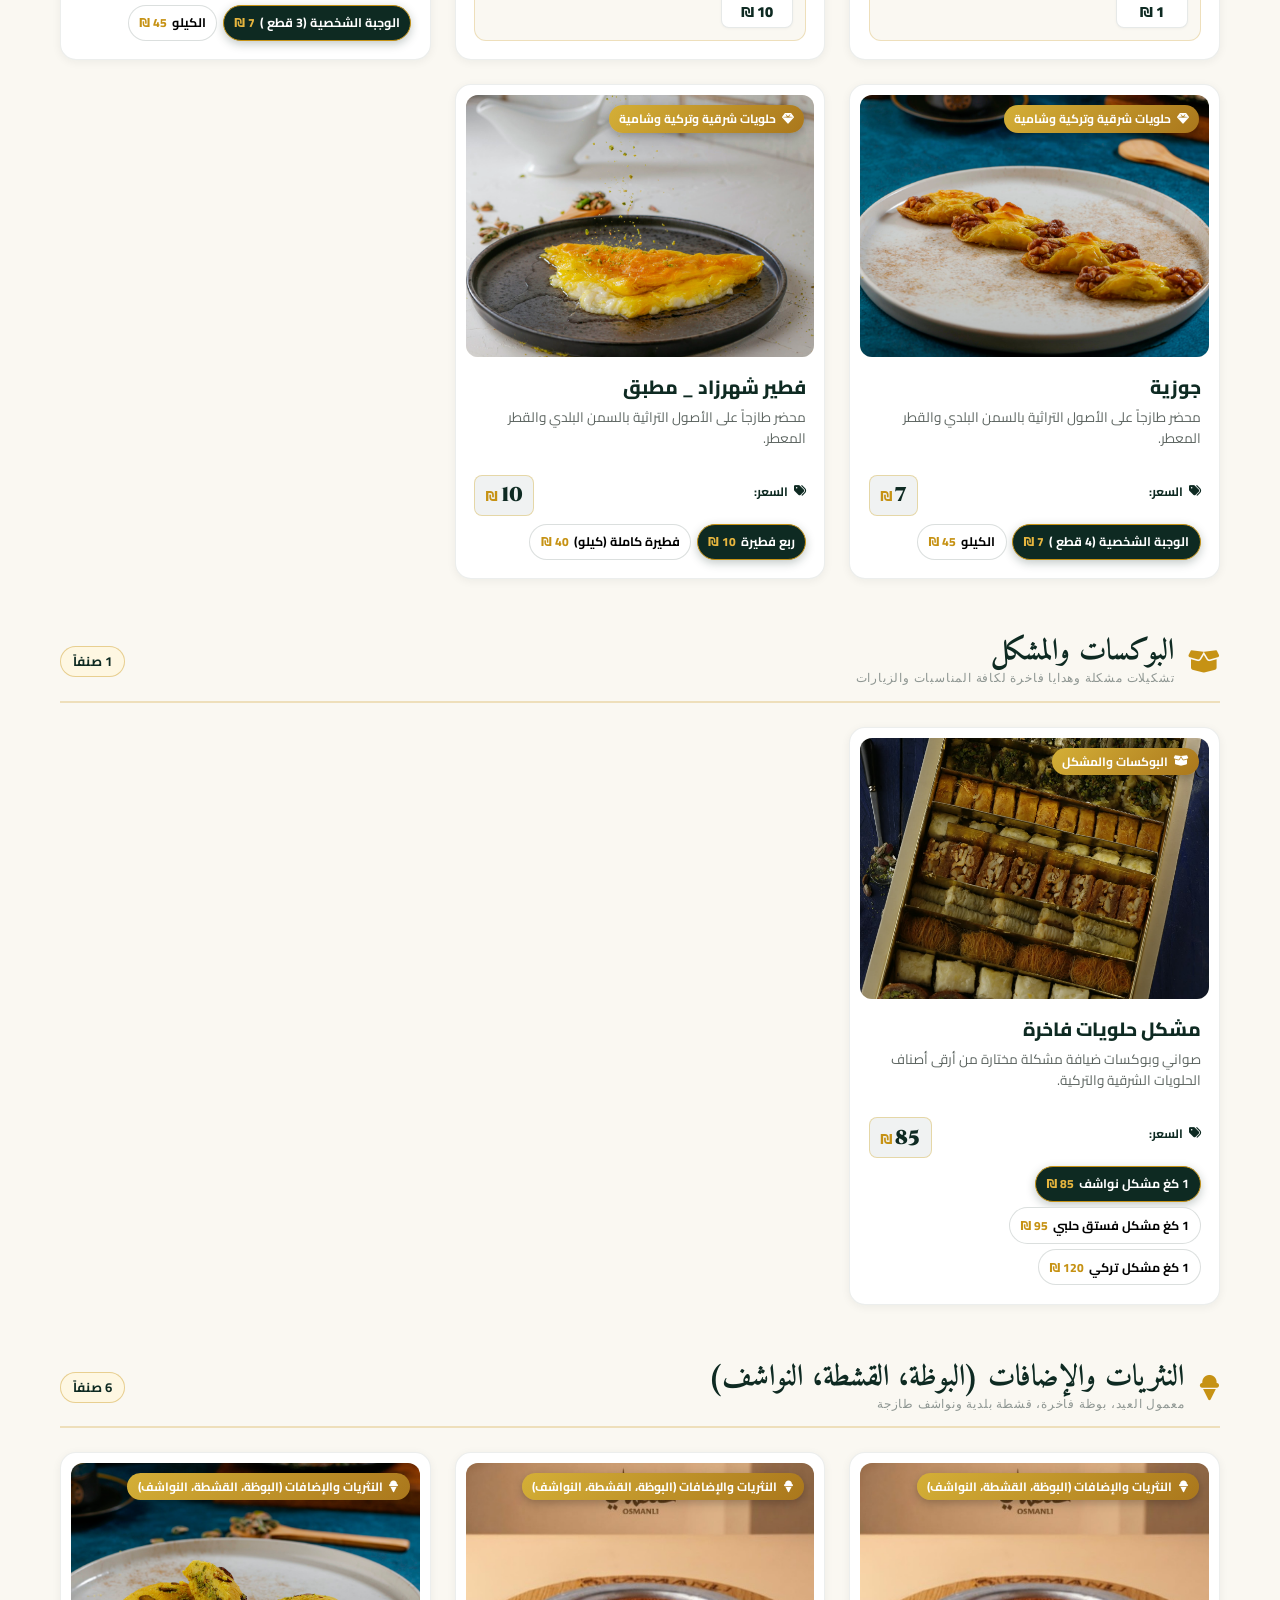
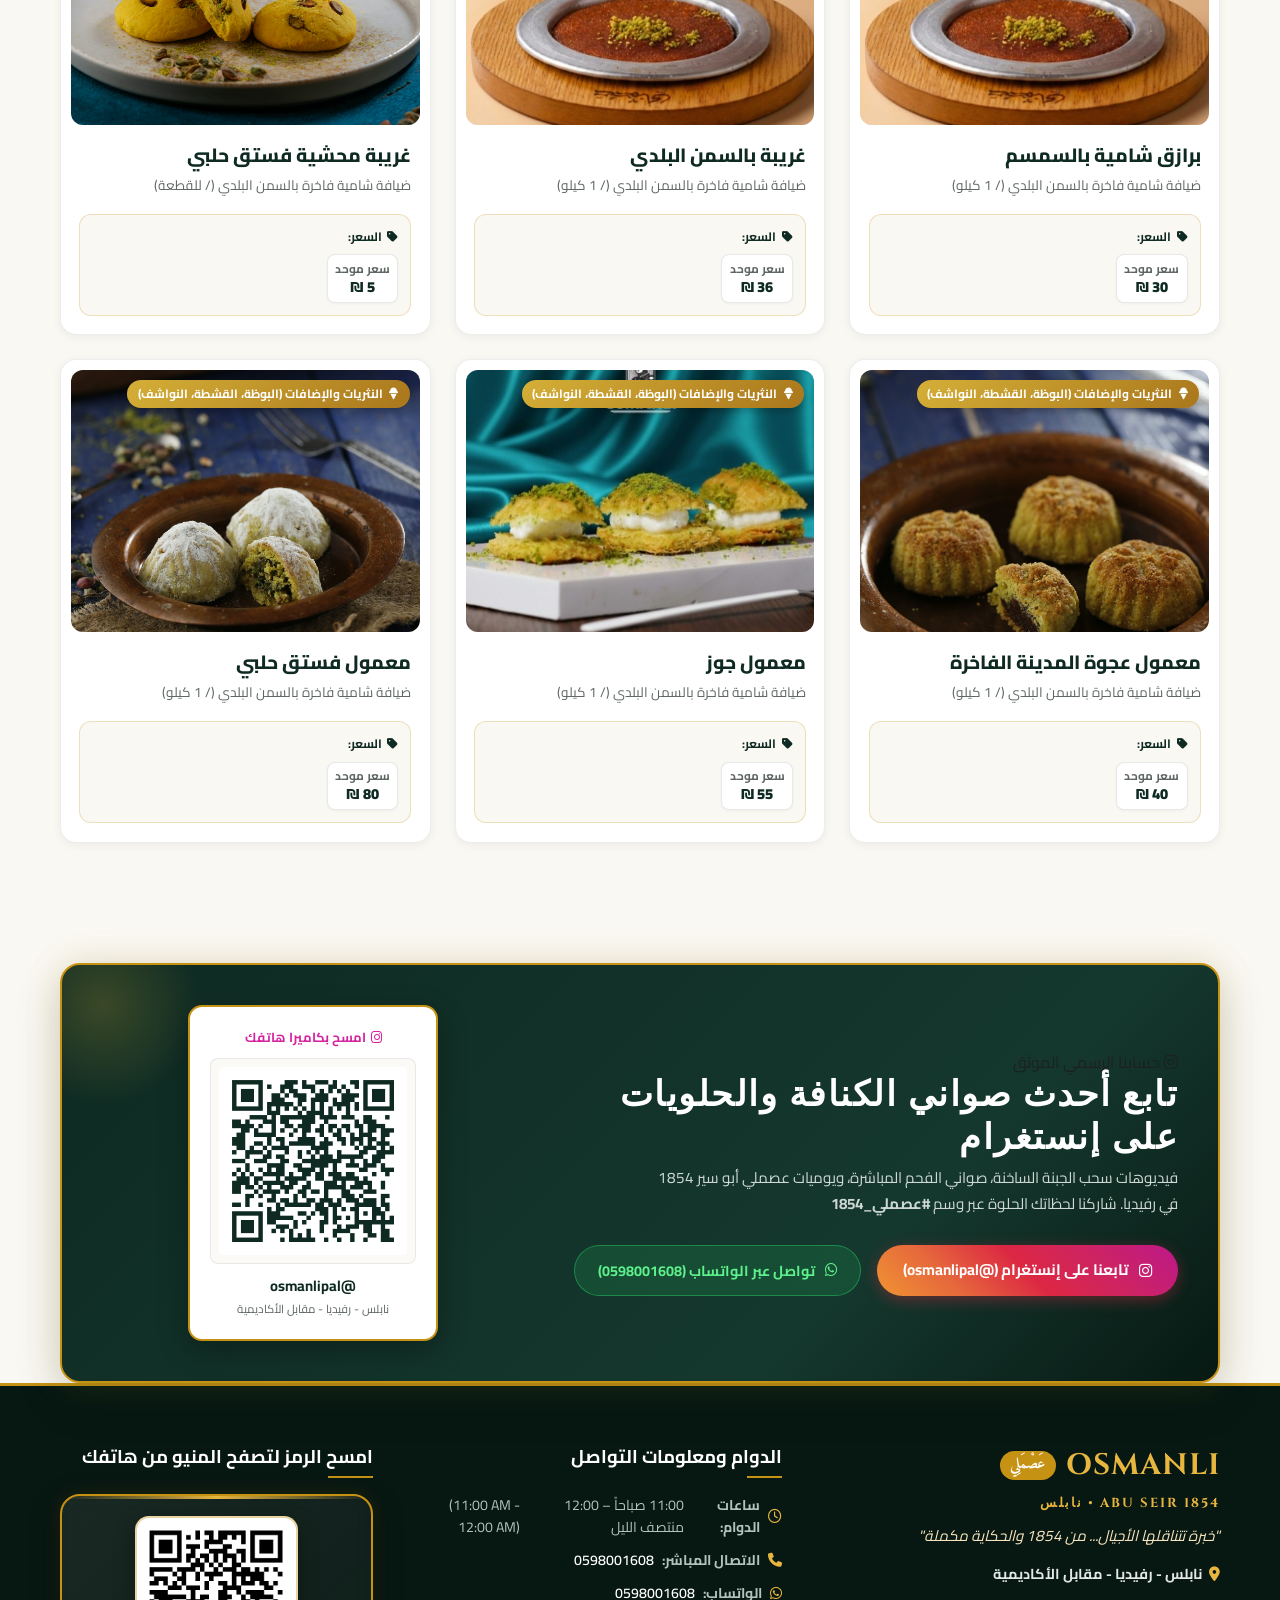
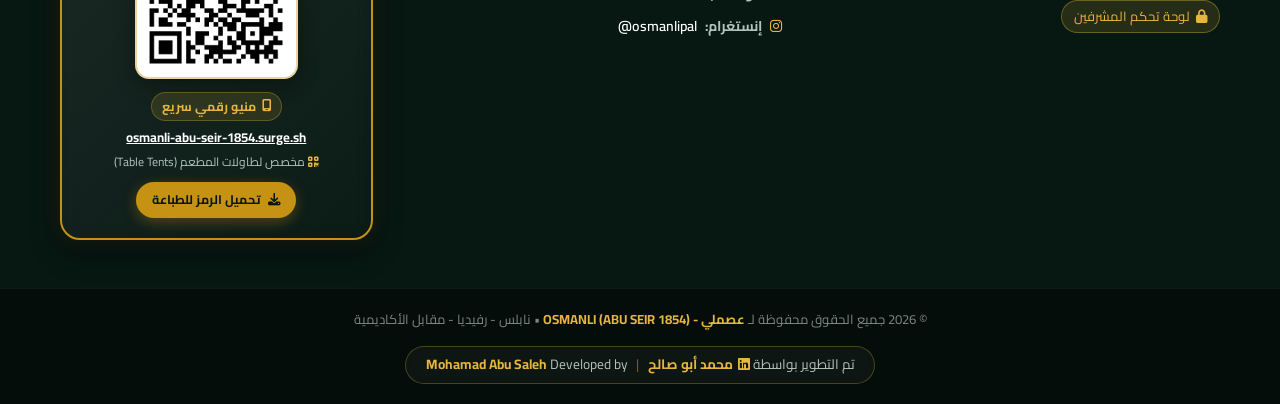
==== commit cfb8fd98: "Reorder categories, set Kanafeh active, and update WhatsApp to +972" ====
--- a/index.html
+++ b/index.html
@@ -1,12 +1,3 @@
-<!--
-====================================================================
-* Project: OSMANLI - ABU SEIR 1854 (عصملي) | Digital Restaurant Menu
-* Developer: Mohamad Abu Saleh
-* Phone / WhatsApp: +970598600230 (https://wa.me/970598600230)
-* Email: mohamadabusaleh83@gmail.com
-* LinkedIn: https://www.linkedin.com/in/mohamad-abu-saleh-598255350
-====================================================================
--->
 <!DOCTYPE html>
 <html lang="ar" dir="rtl">
 <head>
@@ -70,7 +61,7 @@
       <div class="announcement-right">
         <span class="hours-badge"><i class="fa-regular fa-clock"></i> 11:00 صباحاً – 12:00 منتصف الليل</span>
         <a href="tel:0598001608" class="contact-pill" title="اتصال هاتفي مباشر"><i class="fa-solid fa-phone"></i> <span dir="ltr">0598001608</span></a>
-        <a href="https://wa.me/970598001608" target="_blank" rel="noopener noreferrer" class="contact-pill whatsapp-pill" title="محادثة واتساب"><i class="fa-brands fa-whatsapp"></i> واتساب</a>
+        <a href="https://wa.me/972598001608" target="_blank" rel="noopener noreferrer" class="contact-pill whatsapp-pill" title="محادثة واتساب"><i class="fa-brands fa-whatsapp"></i> واتساب</a>
       </div>
     </div>
   </aside>
@@ -161,16 +152,20 @@
       <div class="container">
         <ul class="categories-list">
                                   <li>
-              <a href="#cat-section-e664aa68a7b573d3e1a55254e7d0ded6" class="category-nav-link active">
-                <i class="fa-solid fa-gem"></i> حلويات شرقية وتركية              </a>
+              <a href="#cat-section-35bd46d94caab555c70311a4316f7f24" class="category-nav-link active">
+                <i class="fa-solid fa-fire-burner"></i> الكنافة              </a>
             </li>
                                   <li>
-              <a href="#cat-section-3755b19ab1844cfb4c63342fa8434387" class="category-nav-link ">
-                <i class="fa-solid fa-fire-burner"></i> كنافة              </a>
+              <a href="#cat-section-f2d69a0ec0cf498d4e2c196813d9be14" class="category-nav-link ">
+                <i class="fa-solid fa-gem"></i> حلويات شرقية وتركية وشامية              </a>
             </li>
                                   <li>
-              <a href="#cat-section-5dc4f3a1f53f4e672e556f18a0e96256" class="category-nav-link ">
-                <i class="fa-solid fa-box-archive"></i> نثريات ومعمول              </a>
+              <a href="#cat-section-8f50e8a2b77a7971e1df7d09b852e301" class="category-nav-link ">
+                <i class="fa-solid fa-box-open"></i> البوكسات والمشكل              </a>
+            </li>
+                                  <li>
+              <a href="#cat-section-f644c67bbece81c89b5b642f61e92963" class="category-nav-link ">
+                <i class="fa-solid fa-ice-cream"></i> النثريات والإضافات (البوظة، القشطة، النواشف)              </a>
             </li>
                   </ul>
       </div>
@@ -181,734 +176,13 @@
     <div class="container">
 
       
-                            <section id="cat-section-e664aa68a7b573d3e1a55254e7d0ded6" class="menu-section">
-            <div class="section-header">
-              <div class="section-title-wrap">
-                <i class="fa-solid fa-gem section-icon"></i>
-                <div>
-                  <h2 class="section-title">حلويات شرقية وتركية</h2>
-                  <span class="section-subtitle">تشكيلة عصملي أبو سير 1854 الفاخرة</span>
-                </div>
-              </div>
-              <span class="section-counter">18 صنفاً</span>
-            </div>
-
-            <div class="menu-grid">
-                                              <article class="menu-card">
-                  <div class="card-media-wrapper">
-                    <img src="uploads/dish_6aca17542b562_1791629140.jpg" alt="فطير بالقشطة (شفايف)" class="card-img" loading="lazy" onerror="this.src='images/knafeh_charcoal.jpg'">
-                    <span class="card-badge"><i class="fa-solid fa-gem"></i> حلويات شرقية وتركية</span>
-                  </div>
-                  <div class="card-body">
-                    <h3 class="card-title">فطير بالقشطة (شفايف)</h3>
-                    <p class="card-desc">رقائق مورقة ذهبية محشوة بالقشطة الطازجة والقطر المعطر.</p>
-                    
-                                          <!-- متعدد الأحجام والأسعار (Multiple Sizes & Dynamic Pricing) -->
-                      <div class="dynamic-card-pricing" data-item-id="12">
-                        <div class="pricing-top-row">
-                          <span class="pricing-label"><i class="fa-solid fa-tags"></i> السعر:</span>
-                          <div class="selected-price-display" title="السعر الحالي للحجم المحدد">
-                            <span class="price-val" id="price-display-12">7</span>
-                            <span class="price-curr">₪</span>
-                          </div>
-                        </div>
-                        <div class="size-chips-wrapper" role="radiogroup" aria-label="أحجام فطير بالقشطة (شفايف)">
-                                                      <button type="button" 
-                                    class="size-choice-chip active" 
-                                    data-price="7" 
-                                    data-target="price-display-12"
-                                    title="شخصي (4 قطع): 7 ₪"
-                                    aria-pressed="true">
-                              <span class="chip-size-title">شخصي (4 قطع)</span>
-                              <span class="chip-size-cost">7 ₪</span>
-                            </button>
-                                                      <button type="button" 
-                                    class="size-choice-chip " 
-                                    data-price="34" 
-                                    data-target="price-display-12"
-                                    title="1 كيلو: 34 ₪"
-                                    aria-pressed="false">
-                              <span class="chip-size-title">1 كيلو</span>
-                              <span class="chip-size-cost">34 ₪</span>
-                            </button>
-                                                      <button type="button" 
-                                    class="size-choice-chip " 
-                                    data-price="36" 
-                                    data-target="price-display-12"
-                                    title="تواصي: 36 ₪"
-                                    aria-pressed="false">
-                              <span class="chip-size-title">تواصي</span>
-                              <span class="chip-size-cost">36 ₪</span>
-                            </button>
-                                                  </div>
-                      </div>
-                                      </div>
-                </article>
-                                              <article class="menu-card">
-                  <div class="card-media-wrapper">
-                    <img src="uploads/dish_6aca16e659ed8_1791629030.jpg" alt="فطير بالجبنة" class="card-img" loading="lazy" onerror="this.src='images/knafeh_charcoal.jpg'">
-                    <span class="card-badge"><i class="fa-solid fa-gem"></i> حلويات شرقية وتركية</span>
-                  </div>
-                  <div class="card-body">
-                    <h3 class="card-title">فطير بالجبنة</h3>
-                    <p class="card-desc">فطير مورق محشو بالجبنة</p>
-                    
-                                          <!-- متعدد الأحجام والأسعار (Multiple Sizes & Dynamic Pricing) -->
-                      <div class="dynamic-card-pricing" data-item-id="13">
-                        <div class="pricing-top-row">
-                          <span class="pricing-label"><i class="fa-solid fa-tags"></i> السعر:</span>
-                          <div class="selected-price-display" title="السعر الحالي للحجم المحدد">
-                            <span class="price-val" id="price-display-13">7</span>
-                            <span class="price-curr">₪</span>
-                          </div>
-                        </div>
-                        <div class="size-chips-wrapper" role="radiogroup" aria-label="أحجام فطير بالجبنة">
-                                                      <button type="button" 
-                                    class="size-choice-chip active" 
-                                    data-price="7" 
-                                    data-target="price-display-13"
-                                    title="شخصي (4 قطع): 7 ₪"
-                                    aria-pressed="true">
-                              <span class="chip-size-title">شخصي (4 قطع)</span>
-                              <span class="chip-size-cost">7 ₪</span>
-                            </button>
-                                                      <button type="button" 
-                                    class="size-choice-chip " 
-                                    data-price="36" 
-                                    data-target="price-display-13"
-                                    title="1 كيلو: 36 ₪"
-                                    aria-pressed="false">
-                              <span class="chip-size-title">1 كيلو</span>
-                              <span class="chip-size-cost">36 ₪</span>
-                            </button>
-                                                      <button type="button" 
-                                    class="size-choice-chip " 
-                                    data-price="40" 
-                                    data-target="price-display-13"
-                                    title="تواصي: 40 ₪"
-                                    aria-pressed="false">
-                              <span class="chip-size-title">تواصي</span>
-                              <span class="chip-size-cost">40 ₪</span>
-                            </button>
-                                                  </div>
-                      </div>
-                                      </div>
-                </article>
-                                              <article class="menu-card">
-                  <div class="card-media-wrapper">
-                    <img src="images/kellaj_cheese.jpg" alt="كلاج بالجبنة" class="card-img" loading="lazy" onerror="this.src='images/knafeh_charcoal.jpg'">
-                    <span class="card-badge"><i class="fa-solid fa-gem"></i> حلويات شرقية وتركية</span>
-                  </div>
-                  <div class="card-body">
-                    <h3 class="card-title">كلاج بالجبنة</h3>
-                    <p class="card-desc">رولات الكلاج المقرمشة الشهيرة بحشوة الجبنة الفاخرة.</p>
-                    
-                                          <!-- متعدد الأحجام والأسعار (Multiple Sizes & Dynamic Pricing) -->
-                      <div class="dynamic-card-pricing" data-item-id="14">
-                        <div class="pricing-top-row">
-                          <span class="pricing-label"><i class="fa-solid fa-tags"></i> السعر:</span>
-                          <div class="selected-price-display" title="السعر الحالي للحجم المحدد">
-                            <span class="price-val" id="price-display-14">7</span>
-                            <span class="price-curr">₪</span>
-                          </div>
-                        </div>
-                        <div class="size-chips-wrapper" role="radiogroup" aria-label="أحجام كلاج بالجبنة">
-                                                      <button type="button" 
-                                    class="size-choice-chip active" 
-                                    data-price="7" 
-                                    data-target="price-display-14"
-                                    title="شخصي (قطعة): 7 ₪"
-                                    aria-pressed="true">
-                              <span class="chip-size-title">شخصي (قطعة)</span>
-                              <span class="chip-size-cost">7 ₪</span>
-                            </button>
-                                                      <button type="button" 
-                                    class="size-choice-chip " 
-                                    data-price="40" 
-                                    data-target="price-display-14"
-                                    title="1 كيلو: 40 ₪"
-                                    aria-pressed="false">
-                              <span class="chip-size-title">1 كيلو</span>
-                              <span class="chip-size-cost">40 ₪</span>
-                            </button>
-                                                  </div>
-                      </div>
-                                      </div>
-                </article>
-                                              <article class="menu-card">
-                  <div class="card-media-wrapper">
-                    <img src="uploads/dish_6aca16bf56ac6_1791628991.jpg" alt="بسكوت شهرزاد" class="card-img" loading="lazy" onerror="this.src='images/knafeh_charcoal.jpg'">
-                    <span class="card-badge"><i class="fa-solid fa-gem"></i> حلويات شرقية وتركية</span>
-                  </div>
-                  <div class="card-body">
-                    <h3 class="card-title">بسكوت شهرزاد</h3>
-                    <p class="card-desc">بسكوت مقرمش خفيف محشو بالقشطة ومغطى بالفستق الحلبي.</p>
-                    
-                                          <!-- متعدد الأحجام والأسعار (Multiple Sizes & Dynamic Pricing) -->
-                      <div class="dynamic-card-pricing" data-item-id="15">
-                        <div class="pricing-top-row">
-                          <span class="pricing-label"><i class="fa-solid fa-tags"></i> السعر:</span>
-                          <div class="selected-price-display" title="السعر الحالي للحجم المحدد">
-                            <span class="price-val" id="price-display-15">7</span>
-                            <span class="price-curr">₪</span>
-                          </div>
-                        </div>
-                        <div class="size-chips-wrapper" role="radiogroup" aria-label="أحجام بسكوت شهرزاد">
-                                                      <button type="button" 
-                                    class="size-choice-chip active" 
-                                    data-price="7" 
-                                    data-target="price-display-15"
-                                    title="شخصي (4 حبات): 7 ₪"
-                                    aria-pressed="true">
-                              <span class="chip-size-title">شخصي (4 حبات)</span>
-                              <span class="chip-size-cost">7 ₪</span>
-                            </button>
-                                                      <button type="button" 
-                                    class="size-choice-chip " 
-                                    data-price="40" 
-                                    data-target="price-display-15"
-                                    title="1 كيلو: 40 ₪"
-                                    aria-pressed="false">
-                              <span class="chip-size-title">1 كيلو</span>
-                              <span class="chip-size-cost">40 ₪</span>
-                            </button>
-                                                  </div>
-                      </div>
-                                      </div>
-                </article>
-                                              <article class="menu-card">
-                  <div class="card-media-wrapper">
-                    <img src="uploads/dish_6aca169b16986_1791628955.jpg" alt="بين النارين" class="card-img" loading="lazy" onerror="this.src='images/knafeh_charcoal.jpg'">
-                    <span class="card-badge"><i class="fa-solid fa-gem"></i> حلويات شرقية وتركية</span>
-                  </div>
-                  <div class="card-body">
-                    <h3 class="card-title">بين النارين</h3>
-                    <p class="card-desc">طبقتان من شعيرية الكنافة المحمصة يتوسطهما قلب غني من القشطة الفاخرة.</p>
-                    
-                                          <!-- متعدد الأحجام والأسعار (Multiple Sizes & Dynamic Pricing) -->
-                      <div class="dynamic-card-pricing" data-item-id="16">
-                        <div class="pricing-top-row">
-                          <span class="pricing-label"><i class="fa-solid fa-tags"></i> السعر:</span>
-                          <div class="selected-price-display" title="السعر الحالي للحجم المحدد">
-                            <span class="price-val" id="price-display-16">7</span>
-                            <span class="price-curr">₪</span>
-                          </div>
-                        </div>
-                        <div class="size-chips-wrapper" role="radiogroup" aria-label="أحجام بين النارين">
-                                                      <button type="button" 
-                                    class="size-choice-chip active" 
-                                    data-price="7" 
-                                    data-target="price-display-16"
-                                    title="شخصي (قطعتين): 7 ₪"
-                                    aria-pressed="true">
-                              <span class="chip-size-title">شخصي (قطعتين)</span>
-                              <span class="chip-size-cost">7 ₪</span>
-                            </button>
-                                                      <button type="button" 
-                                    class="size-choice-chip " 
-                                    data-price="36" 
-                                    data-target="price-display-16"
-                                    title="1 كيلو: 36 ₪"
-                                    aria-pressed="false">
-                              <span class="chip-size-title">1 كيلو</span>
-                              <span class="chip-size-cost">36 ₪</span>
-                            </button>
-                                                  </div>
-                      </div>
-                                      </div>
-                </article>
-                                              <article class="menu-card">
-                  <div class="card-media-wrapper">
-                    <img src="uploads/dish_6aca1677ecfbb_1791628919.jpg" alt="خدود الست بالقشطة الطبيعية" class="card-img" loading="lazy" onerror="this.src='images/knafeh_charcoal.jpg'">
-                    <span class="card-badge"><i class="fa-solid fa-gem"></i> حلويات شرقية وتركية</span>
-                  </div>
-                  <div class="card-body">
-                    <h3 class="card-title">خدود الست بالقشطة الطبيعية</h3>
-                    <p class="card-desc">حبات دائرية مورقة بالسمن البلدي محشوة بقشطة طبيعية وفستق.</p>
-                    
-                                          <!-- متعدد الأحجام والأسعار (Multiple Sizes & Dynamic Pricing) -->
-                      <div class="dynamic-card-pricing" data-item-id="17">
-                        <div class="pricing-top-row">
-                          <span class="pricing-label"><i class="fa-solid fa-tags"></i> السعر:</span>
-                          <div class="selected-price-display" title="السعر الحالي للحجم المحدد">
-                            <span class="price-val" id="price-display-17">7</span>
-                            <span class="price-curr">₪</span>
-                          </div>
-                        </div>
-                        <div class="size-chips-wrapper" role="radiogroup" aria-label="أحجام خدود الست بالقشطة الطبيعية">
-                                                      <button type="button" 
-                                    class="size-choice-chip active" 
-                                    data-price="7" 
-                                    data-target="price-display-17"
-                                    title="شخصي (قطعتين): 7 ₪"
-                                    aria-pressed="true">
-                              <span class="chip-size-title">شخصي (قطعتين)</span>
-                              <span class="chip-size-cost">7 ₪</span>
-                            </button>
-                                                      <button type="button" 
-                                    class="size-choice-chip " 
-                                    data-price="50" 
-                                    data-target="price-display-17"
-                                    title="1 كيلو: 50 ₪"
-                                    aria-pressed="false">
-                              <span class="chip-size-title">1 كيلو</span>
-                              <span class="chip-size-cost">50 ₪</span>
-                            </button>
-                                                  </div>
-                      </div>
-                                      </div>
-                </article>
-                                              <article class="menu-card">
-                  <div class="card-media-wrapper">
-                    <img src="uploads/dish_6aca163aa41e9_1791628858.jpg" alt="حلاوة الجبن" class="card-img" loading="lazy" onerror="this.src='images/knafeh_charcoal.jpg'">
-                    <span class="card-badge"><i class="fa-solid fa-gem"></i> حلويات شرقية وتركية</span>
-                  </div>
-                  <div class="card-body">
-                    <h3 class="card-title">حلاوة الجبن</h3>
-                    <p class="card-desc">لفائف رقائق الجبن والسميد الطرية المحشوة بقشطة فاخرة</p>
-                    
-                                          <!-- متعدد الأحجام والأسعار (Multiple Sizes & Dynamic Pricing) -->
-                      <div class="dynamic-card-pricing" data-item-id="18">
-                        <div class="pricing-top-row">
-                          <span class="pricing-label"><i class="fa-solid fa-tags"></i> السعر:</span>
-                          <div class="selected-price-display" title="السعر الحالي للحجم المحدد">
-                            <span class="price-val" id="price-display-18">8</span>
-                            <span class="price-curr">₪</span>
-                          </div>
-                        </div>
-                        <div class="size-chips-wrapper" role="radiogroup" aria-label="أحجام حلاوة الجبن">
-                                                      <button type="button" 
-                                    class="size-choice-chip active" 
-                                    data-price="8" 
-                                    data-target="price-display-18"
-                                    title="شخصي (4 حبات): 8 ₪"
-                                    aria-pressed="true">
-                              <span class="chip-size-title">شخصي (4 حبات)</span>
-                              <span class="chip-size-cost">8 ₪</span>
-                            </button>
-                                                      <button type="button" 
-                                    class="size-choice-chip " 
-                                    data-price="50" 
-                                    data-target="price-display-18"
-                                    title="1 كيلو: 50 ₪"
-                                    aria-pressed="false">
-                              <span class="chip-size-title">1 كيلو</span>
-                              <span class="chip-size-cost">50 ₪</span>
-                            </button>
-                                                  </div>
-                      </div>
-                                      </div>
-                </article>
-                                              <article class="menu-card">
-                  <div class="card-media-wrapper">
-                    <img src="uploads/dish_6aca1619a40de_1791628825.jpg" alt="مدلوقة بالقشطة" class="card-img" loading="lazy" onerror="this.src='images/knafeh_charcoal.jpg'">
-                    <span class="card-badge"><i class="fa-solid fa-gem"></i> حلويات شرقية وتركية</span>
-                  </div>
-                  <div class="card-body">
-                    <h3 class="card-title">مدلوقة بالقشطة</h3>
-                    <p class="card-desc">عجينة كنافة ناعمة مطبوخة تعلوها قشطة كثيفة ومكسرات محمصة.</p>
-                    
-                                          <!-- متعدد الأحجام والأسعار (Multiple Sizes & Dynamic Pricing) -->
-                      <div class="dynamic-card-pricing" data-item-id="19">
-                        <div class="pricing-top-row">
-                          <span class="pricing-label"><i class="fa-solid fa-tags"></i> السعر:</span>
-                          <div class="selected-price-display" title="السعر الحالي للحجم المحدد">
-                            <span class="price-val" id="price-display-19">8</span>
-                            <span class="price-curr">₪</span>
-                          </div>
-                        </div>
-                        <div class="size-chips-wrapper" role="radiogroup" aria-label="أحجام مدلوقة بالقشطة">
-                                                      <button type="button" 
-                                    class="size-choice-chip active" 
-                                    data-price="8" 
-                                    data-target="price-display-19"
-                                    title="شخصي (قطعة): 8 ₪"
-                                    aria-pressed="true">
-                              <span class="chip-size-title">شخصي (قطعة)</span>
-                              <span class="chip-size-cost">8 ₪</span>
-                            </button>
-                                                      <button type="button" 
-                                    class="size-choice-chip " 
-                                    data-price="55" 
-                                    data-target="price-display-19"
-                                    title="1 كيلو: 55 ₪"
-                                    aria-pressed="false">
-                              <span class="chip-size-title">1 كيلو</span>
-                              <span class="chip-size-cost">55 ₪</span>
-                            </button>
-                                                  </div>
-                      </div>
-                                      </div>
-                </article>
-                                              <article class="menu-card">
-                  <div class="card-media-wrapper">
-                    <img src="uploads/dish_6aca16017d539_1791628801.jpg" alt="أصابع الفستق الحلبي" class="card-img" loading="lazy" onerror="this.src='images/knafeh_charcoal.jpg'">
-                    <span class="card-badge"><i class="fa-solid fa-gem"></i> حلويات شرقية وتركية</span>
-                  </div>
-                  <div class="card-body">
-                    <h3 class="card-title">أصابع الفستق الحلبي</h3>
-                    <p class="card-desc">مبرومة فاخرة محشوة بالفستق الحلبي الأخضر المحمص بدون أي إضافات.</p>
-                    
-                                          <!-- متعدد الأحجام والأسعار (Multiple Sizes & Dynamic Pricing) -->
-                      <div class="dynamic-card-pricing" data-item-id="20">
-                        <div class="pricing-top-row">
-                          <span class="pricing-label"><i class="fa-solid fa-tags"></i> السعر:</span>
-                          <div class="selected-price-display" title="السعر الحالي للحجم المحدد">
-                            <span class="price-val" id="price-display-20">7</span>
-                            <span class="price-curr">₪</span>
-                          </div>
-                        </div>
-                        <div class="size-chips-wrapper" role="radiogroup" aria-label="أحجام أصابع الفستق الحلبي">
-                                                      <button type="button" 
-                                    class="size-choice-chip active" 
-                                    data-price="7" 
-                                    data-target="price-display-20"
-                                    title="شخصي (قطعتين): 7 ₪"
-                                    aria-pressed="true">
-                              <span class="chip-size-title">شخصي (قطعتين)</span>
-                              <span class="chip-size-cost">7 ₪</span>
-                            </button>
-                                                      <button type="button" 
-                                    class="size-choice-chip " 
-                                    data-price="120" 
-                                    data-target="price-display-20"
-                                    title="1 كيلو: 120 ₪"
-                                    aria-pressed="false">
-                              <span class="chip-size-title">1 كيلو</span>
-                              <span class="chip-size-cost">120 ₪</span>
-                            </button>
-                                                  </div>
-                      </div>
-                                      </div>
-                </article>
-                                              <article class="menu-card">
-                  <div class="card-media-wrapper">
-                    <img src="uploads/dish_6aca15c992c80_1791628745.jpg" alt="أصابع الجوز" class="card-img" loading="lazy" onerror="this.src='images/knafeh_charcoal.jpg'">
-                    <span class="card-badge"><i class="fa-solid fa-gem"></i> حلويات شرقية وتركية</span>
-                  </div>
-                  <div class="card-body">
-                    <h3 class="card-title">أصابع الجوز</h3>
-                    <p class="card-desc">أصابع بقلاوة مقرمشة محشوة بالجوز البلدي المجروش والمتبل بالقرفة.</p>
-                    
-                                          <!-- متعدد الأحجام والأسعار (Multiple Sizes & Dynamic Pricing) -->
-                      <div class="dynamic-card-pricing" data-item-id="21">
-                        <div class="pricing-top-row">
-                          <span class="pricing-label"><i class="fa-solid fa-tags"></i> السعر:</span>
-                          <div class="selected-price-display" title="السعر الحالي للحجم المحدد">
-                            <span class="price-val" id="price-display-21">7</span>
-                            <span class="price-curr">₪</span>
-                          </div>
-                        </div>
-                        <div class="size-chips-wrapper" role="radiogroup" aria-label="أحجام أصابع الجوز">
-                                                      <button type="button" 
-                                    class="size-choice-chip active" 
-                                    data-price="7" 
-                                    data-target="price-display-21"
-                                    title="شخصي (4 قطع): 7 ₪"
-                                    aria-pressed="true">
-                              <span class="chip-size-title">شخصي (4 قطع)</span>
-                              <span class="chip-size-cost">7 ₪</span>
-                            </button>
-                                                      <button type="button" 
-                                    class="size-choice-chip " 
-                                    data-price="40" 
-                                    data-target="price-display-21"
-                                    title="1 كيلو: 40 ₪"
-                                    aria-pressed="false">
-                              <span class="chip-size-title">1 كيلو</span>
-                              <span class="chip-size-cost">40 ₪</span>
-                            </button>
-                                                  </div>
-                      </div>
-                                      </div>
-                </article>
-                                              <article class="menu-card">
-                  <div class="card-media-wrapper">
-                    <img src="uploads/dish_6aca283cdfdc8_1791633468.jpg" alt="أصابع قشطة" class="card-img" loading="lazy" onerror="this.src='images/knafeh_charcoal.jpg'">
-                    <span class="card-badge"><i class="fa-solid fa-gem"></i> حلويات شرقية وتركية</span>
-                  </div>
-                  <div class="card-body">
-                    <h3 class="card-title">أصابع قشطة</h3>
-                    <p class="card-desc">محضر طازجاً على الأصول التراثية بالسمن البلدي والقطر المعطر.</p>
-                    
-                                          <!-- متعدد الأحجام والأسعار (Multiple Sizes & Dynamic Pricing) -->
-                      <div class="dynamic-card-pricing" data-item-id="22">
-                        <div class="pricing-top-row">
-                          <span class="pricing-label"><i class="fa-solid fa-tags"></i> السعر:</span>
-                          <div class="selected-price-display" title="السعر الحالي للحجم المحدد">
-                            <span class="price-val" id="price-display-22">10</span>
-                            <span class="price-curr">₪</span>
-                          </div>
-                        </div>
-                        <div class="size-chips-wrapper" role="radiogroup" aria-label="أحجام أصابع قشطة">
-                                                      <button type="button" 
-                                    class="size-choice-chip active" 
-                                    data-price="10" 
-                                    data-target="price-display-22"
-                                    title="شخصي ( اربع قطع ): 10 ₪"
-                                    aria-pressed="true">
-                              <span class="chip-size-title">شخصي ( اربع قطع )</span>
-                              <span class="chip-size-cost">10 ₪</span>
-                            </button>
-                                                      <button type="button" 
-                                    class="size-choice-chip " 
-                                    data-price="45" 
-                                    data-target="price-display-22"
-                                    title="1 كيلو: 45 ₪"
-                                    aria-pressed="false">
-                              <span class="chip-size-title">1 كيلو</span>
-                              <span class="chip-size-cost">45 ₪</span>
-                            </button>
-                                                  </div>
-                      </div>
-                                      </div>
-                </article>
-                                              <article class="menu-card">
-                  <div class="card-media-wrapper">
-                    <img src="images/baklava_turkish.jpg" alt="بقلاوة تركية (مثلثات)" class="card-img" loading="lazy" onerror="this.src='images/knafeh_charcoal.jpg'">
-                    <span class="card-badge"><i class="fa-solid fa-gem"></i> حلويات شرقية وتركية</span>
-                  </div>
-                  <div class="card-body">
-                    <h3 class="card-title">بقلاوة تركية (مثلثات)</h3>
-                    <p class="card-desc">مثلثات بقلاوة تركية مورقة غنية بالفستق الحلبي والقشطة.</p>
-                    
-                                          <!-- حجم وسعر واحد محدد (Single Variant) -->
-                      <div class="pricing-container">
-                        <span class="pricing-label"><i class="fa-solid fa-tag"></i> السعر:</span>
-                        <div class="pricing-grid">
-                          <div class="price-pill">
-                            <span class="size">شخصي (قطعة)</span>
-                            <span class="price">12 ₪</span>
-                          </div>
-                        </div>
-                      </div>
-                                      </div>
-                </article>
-                                              <article class="menu-card">
-                  <div class="card-media-wrapper">
-                    <img src="uploads/dish_6aca156cab37a_1791628652.jpg" alt="عش البلبل" class="card-img" loading="lazy" onerror="this.src='images/knafeh_charcoal.jpg'">
-                    <span class="card-badge"><i class="fa-solid fa-gem"></i> حلويات شرقية وتركية</span>
-                  </div>
-                  <div class="card-body">
-                    <h3 class="card-title">عش البلبل</h3>
-                    <p class="card-desc">أعشاش كنافة مقرمشة محشوة بالنوتيلا أو اللوتس او القشطة</p>
-                    
-                                          <!-- حجم وسعر واحد محدد (Single Variant) -->
-                      <div class="pricing-container">
-                        <span class="pricing-label"><i class="fa-solid fa-tag"></i> السعر:</span>
-                        <div class="pricing-grid">
-                          <div class="price-pill">
-                            <span class="size">شخصي (قطعة)</span>
-                            <span class="price">1 ₪</span>
-                          </div>
-                        </div>
-                      </div>
-                                      </div>
-                </article>
-                                              <article class="menu-card">
-                  <div class="card-media-wrapper">
-                    <img src="images/trilece-cake.jpg" alt="تريليتشيا (كيكة الكراميل التركية)" class="card-img" loading="lazy" onerror="this.src='images/knafeh_charcoal.jpg'">
-                    <span class="card-badge"><i class="fa-solid fa-gem"></i> حلويات شرقية وتركية</span>
-                  </div>
-                  <div class="card-body">
-                    <h3 class="card-title">تريليتشيا (كيكة الكراميل التركية)</h3>
-                    <p class="card-desc">كيكة الحليب والكراميل التركية الإسفنجية المنعشة المشربة بثلاثة أنواع حليب.</p>
-                    
-                                          <!-- حجم وسعر واحد محدد (Single Variant) -->
-                      <div class="pricing-container">
-                        <span class="pricing-label"><i class="fa-solid fa-tag"></i> السعر:</span>
-                        <div class="pricing-grid">
-                          <div class="price-pill">
-                            <span class="size">شخصي (قطعة)</span>
-                            <span class="price">10 ₪</span>
-                          </div>
-                        </div>
-                      </div>
-                                      </div>
-                </article>
-                                              <article class="menu-card">
-                  <div class="card-media-wrapper">
-                    <img src="uploads/dish_6aca0ff7526d5_1791627255.jpg" alt="مشكل حلويات فاخرة" class="card-img" loading="lazy" onerror="this.src='images/knafeh_charcoal.jpg'">
-                    <span class="card-badge"><i class="fa-solid fa-gem"></i> حلويات شرقية وتركية</span>
-                  </div>
-                  <div class="card-body">
-                    <h3 class="card-title">مشكل حلويات فاخرة</h3>
-                    <p class="card-desc">صواني وبوكسات ضيافة مشكلة مختارة من أرقى أصناف الحلويات الشرقية والتركية.</p>
-                    
-                                          <!-- متعدد الأحجام والأسعار (Multiple Sizes & Dynamic Pricing) -->
-                      <div class="dynamic-card-pricing" data-item-id="26">
-                        <div class="pricing-top-row">
-                          <span class="pricing-label"><i class="fa-solid fa-tags"></i> السعر:</span>
-                          <div class="selected-price-display" title="السعر الحالي للحجم المحدد">
-                            <span class="price-val" id="price-display-26">85</span>
-                            <span class="price-curr">₪</span>
-                          </div>
-                        </div>
-                        <div class="size-chips-wrapper" role="radiogroup" aria-label="أحجام مشكل حلويات فاخرة">
-                                                      <button type="button" 
-                                    class="size-choice-chip active" 
-                                    data-price="85" 
-                                    data-target="price-display-26"
-                                    title="1 كغ مشكل نواشف: 85 ₪"
-                                    aria-pressed="true">
-                              <span class="chip-size-title">1 كغ مشكل نواشف</span>
-                              <span class="chip-size-cost">85 ₪</span>
-                            </button>
-                                                      <button type="button" 
-                                    class="size-choice-chip " 
-                                    data-price="95" 
-                                    data-target="price-display-26"
-                                    title="1 كغ مشكل فستق حلبي: 95 ₪"
-                                    aria-pressed="false">
-                              <span class="chip-size-title">1 كغ مشكل فستق حلبي</span>
-                              <span class="chip-size-cost">95 ₪</span>
-                            </button>
-                                                      <button type="button" 
-                                    class="size-choice-chip " 
-                                    data-price="120" 
-                                    data-target="price-display-26"
-                                    title="1 كغ مشكل تركي: 120 ₪"
-                                    aria-pressed="false">
-                              <span class="chip-size-title">1 كغ مشكل تركي</span>
-                              <span class="chip-size-cost">120 ₪</span>
-                            </button>
-                                                  </div>
-                      </div>
-                                      </div>
-                </article>
-                                              <article class="menu-card">
-                  <div class="card-media-wrapper">
-                    <img src="uploads/dish_6aca2823c9061_1791633443.jpg" alt="وربات شامية" class="card-img" loading="lazy" onerror="this.src='images/knafeh_charcoal.jpg'">
-                    <span class="card-badge"><i class="fa-solid fa-gem"></i> حلويات شرقية وتركية</span>
-                  </div>
-                  <div class="card-body">
-                    <h3 class="card-title">وربات شامية</h3>
-                    <p class="card-desc">محضر طازجاً على الأصول التراثية بالسمن البلدي والقطر المعطر.</p>
-                    
-                                          <!-- متعدد الأحجام والأسعار (Multiple Sizes & Dynamic Pricing) -->
-                      <div class="dynamic-card-pricing" data-item-id="34">
-                        <div class="pricing-top-row">
-                          <span class="pricing-label"><i class="fa-solid fa-tags"></i> السعر:</span>
-                          <div class="selected-price-display" title="السعر الحالي للحجم المحدد">
-                            <span class="price-val" id="price-display-34">7</span>
-                            <span class="price-curr">₪</span>
-                          </div>
-                        </div>
-                        <div class="size-chips-wrapper" role="radiogroup" aria-label="أحجام وربات شامية">
-                                                      <button type="button" 
-                                    class="size-choice-chip active" 
-                                    data-price="7" 
-                                    data-target="price-display-34"
-                                    title="الوجبة الشخصية (3 قطع ): 7 ₪"
-                                    aria-pressed="true">
-                              <span class="chip-size-title">الوجبة الشخصية (3 قطع )</span>
-                              <span class="chip-size-cost">7 ₪</span>
-                            </button>
-                                                      <button type="button" 
-                                    class="size-choice-chip " 
-                                    data-price="45" 
-                                    data-target="price-display-34"
-                                    title="الكيلو: 45 ₪"
-                                    aria-pressed="false">
-                              <span class="chip-size-title">الكيلو</span>
-                              <span class="chip-size-cost">45 ₪</span>
-                            </button>
-                                                  </div>
-                      </div>
-                                      </div>
-                </article>
-                                              <article class="menu-card">
-                  <div class="card-media-wrapper">
-                    <img src="uploads/dish_6aca28133bd11_1791633427.jpg" alt="جوزية" class="card-img" loading="lazy" onerror="this.src='images/knafeh_charcoal.jpg'">
-                    <span class="card-badge"><i class="fa-solid fa-gem"></i> حلويات شرقية وتركية</span>
-                  </div>
-                  <div class="card-body">
-                    <h3 class="card-title">جوزية</h3>
-                    <p class="card-desc">محضر طازجاً على الأصول التراثية بالسمن البلدي والقطر المعطر.</p>
-                    
-                                          <!-- متعدد الأحجام والأسعار (Multiple Sizes & Dynamic Pricing) -->
-                      <div class="dynamic-card-pricing" data-item-id="35">
-                        <div class="pricing-top-row">
-                          <span class="pricing-label"><i class="fa-solid fa-tags"></i> السعر:</span>
-                          <div class="selected-price-display" title="السعر الحالي للحجم المحدد">
-                            <span class="price-val" id="price-display-35">7</span>
-                            <span class="price-curr">₪</span>
-                          </div>
-                        </div>
-                        <div class="size-chips-wrapper" role="radiogroup" aria-label="أحجام جوزية">
-                                                      <button type="button" 
-                                    class="size-choice-chip active" 
-                                    data-price="7" 
-                                    data-target="price-display-35"
-                                    title="الوجبة الشخصية (4 قطع ): 7 ₪"
-                                    aria-pressed="true">
-                              <span class="chip-size-title">الوجبة الشخصية (4 قطع )</span>
-                              <span class="chip-size-cost">7 ₪</span>
-                            </button>
-                                                      <button type="button" 
-                                    class="size-choice-chip " 
-                                    data-price="45" 
-                                    data-target="price-display-35"
-                                    title="الكيلو: 45 ₪"
-                                    aria-pressed="false">
-                              <span class="chip-size-title">الكيلو</span>
-                              <span class="chip-size-cost">45 ₪</span>
-                            </button>
-                                                  </div>
-                      </div>
-                                      </div>
-                </article>
-                                              <article class="menu-card">
-                  <div class="card-media-wrapper">
-                    <img src="uploads/dish_6aca2803d88de_1791633411.jpg" alt="فطير شهرزاد _ مطبق" class="card-img" loading="lazy" onerror="this.src='images/knafeh_charcoal.jpg'">
-                    <span class="card-badge"><i class="fa-solid fa-gem"></i> حلويات شرقية وتركية</span>
-                  </div>
-                  <div class="card-body">
-                    <h3 class="card-title">فطير شهرزاد _ مطبق</h3>
-                    <p class="card-desc">محضر طازجاً على الأصول التراثية بالسمن البلدي والقطر المعطر.</p>
-                    
-                                          <!-- متعدد الأحجام والأسعار (Multiple Sizes & Dynamic Pricing) -->
-                      <div class="dynamic-card-pricing" data-item-id="36">
-                        <div class="pricing-top-row">
-                          <span class="pricing-label"><i class="fa-solid fa-tags"></i> السعر:</span>
-                          <div class="selected-price-display" title="السعر الحالي للحجم المحدد">
-                            <span class="price-val" id="price-display-36">10</span>
-                            <span class="price-curr">₪</span>
-                          </div>
-                        </div>
-                        <div class="size-chips-wrapper" role="radiogroup" aria-label="أحجام فطير شهرزاد _ مطبق">
-                                                      <button type="button" 
-                                    class="size-choice-chip active" 
-                                    data-price="10" 
-                                    data-target="price-display-36"
-                                    title="ربع فطيرة: 10 ₪"
-                                    aria-pressed="true">
-                              <span class="chip-size-title">ربع فطيرة</span>
-                              <span class="chip-size-cost">10 ₪</span>
-                            </button>
-                                                      <button type="button" 
-                                    class="size-choice-chip " 
-                                    data-price="40" 
-                                    data-target="price-display-36"
-                                    title="فطيرة كاملة (كيلو): 40 ₪"
-                                    aria-pressed="false">
-                              <span class="chip-size-title">فطيرة كاملة (كيلو)</span>
-                              <span class="chip-size-cost">40 ₪</span>
-                            </button>
-                                                  </div>
-                      </div>
-                                      </div>
-                </article>
-                          </div>
-
-                      </section>
-                            <section id="cat-section-3755b19ab1844cfb4c63342fa8434387" class="menu-section">
+                            <section id="cat-section-35bd46d94caab555c70311a4316f7f24" class="menu-section">
             <div class="section-header">
               <div class="section-title-wrap">
                 <i class="fa-solid fa-fire-burner section-icon"></i>
                 <div>
-                  <h2 class="section-title">كنافة</h2>
-                  <span class="section-subtitle">تشكيلة عصملي أبو سير 1854 الفاخرة</span>
+                  <h2 class="section-title">الكنافة</h2>
+                  <span class="section-subtitle">أصالة الكنافة النابلسية بالسمن البلدي والجبنة البلدية الفاخرة على جمر الفحم</span>
                 </div>
               </div>
               <span class="section-counter">11 صنفاً</span>
@@ -918,7 +192,7 @@
                                               <article class="menu-card">
                   <div class="card-media-wrapper">
                     <img src="images/knafeh_charcoal.jpg" alt="كنافة ناعمة على الفحم" class="card-img" loading="lazy" onerror="this.src='images/knafeh_charcoal.jpg'">
-                    <span class="card-badge"><i class="fa-solid fa-fire-burner"></i> كنافة</span>
+                    <span class="card-badge"><i class="fa-solid fa-fire-burner"></i> الكنافة</span>
                   </div>
                   <div class="card-body">
                     <h3 class="card-title">كنافة ناعمة على الفحم</h3>
@@ -995,7 +269,7 @@
                                               <article class="menu-card">
                   <div class="card-media-wrapper">
                     <img src="uploads/dish_6aca17cc5ae6b_1791629260.jpg" alt="كنافة محيرة على الفحم / إسطنبولية" class="card-img" loading="lazy" onerror="this.src='images/knafeh_charcoal.jpg'">
-                    <span class="card-badge"><i class="fa-solid fa-fire-burner"></i> كنافة</span>
+                    <span class="card-badge"><i class="fa-solid fa-fire-burner"></i> الكنافة</span>
                   </div>
                   <div class="card-body">
                     <h3 class="card-title">كنافة محيرة على الفحم / إسطنبولية</h3>
@@ -1063,7 +337,7 @@
                                               <article class="menu-card">
                   <div class="card-media-wrapper">
                     <img src="uploads/dish_6aca1552c6b47_1791628626.jpg" alt="كنافة مبرومة بالجبنة" class="card-img" loading="lazy" onerror="this.src='images/knafeh_charcoal.jpg'">
-                    <span class="card-badge"><i class="fa-solid fa-fire-burner"></i> كنافة</span>
+                    <span class="card-badge"><i class="fa-solid fa-fire-burner"></i> الكنافة</span>
                   </div>
                   <div class="card-body">
                     <h3 class="card-title">كنافة مبرومة بالجبنة</h3>
@@ -1113,7 +387,7 @@
                                               <article class="menu-card">
                   <div class="card-media-wrapper">
                     <img src="images/knafeh_charcoal.jpg" alt="كنافة بالقشطة" class="card-img" loading="lazy" onerror="this.src='images/knafeh_charcoal.jpg'">
-                    <span class="card-badge"><i class="fa-solid fa-fire-burner"></i> كنافة</span>
+                    <span class="card-badge"><i class="fa-solid fa-fire-burner"></i> الكنافة</span>
                   </div>
                   <div class="card-body">
                     <h3 class="card-title">كنافة بالقشطة</h3>
@@ -1181,7 +455,7 @@
                                               <article class="menu-card">
                   <div class="card-media-wrapper">
                     <img src="images/knafeh_charcoal.jpg" alt="كنافة دايت" class="card-img" loading="lazy" onerror="this.src='images/knafeh_charcoal.jpg'">
-                    <span class="card-badge"><i class="fa-solid fa-fire-burner"></i> كنافة</span>
+                    <span class="card-badge"><i class="fa-solid fa-fire-burner"></i> الكنافة</span>
                   </div>
                   <div class="card-body">
                     <h3 class="card-title">كنافة دايت</h3>
@@ -1221,8 +495,8 @@
                 </article>
                                               <article class="menu-card">
                   <div class="card-media-wrapper">
-                    <img src="images/knafeh-mix-flavours.jpg" alt="كنافة البيستاشيو" class="card-img" loading="lazy" onerror="this.src='images/knafeh_charcoal.jpg'">
-                    <span class="card-badge"><i class="fa-solid fa-fire-burner"></i> كنافة</span>
+                    <img src="uploads/dish_6acac8f74b8c8_1791674615.jpg" alt="كنافة البيستاشيو" class="card-img" loading="lazy" onerror="this.src='images/knafeh_charcoal.jpg'">
+                    <span class="card-badge"><i class="fa-solid fa-fire-burner"></i> الكنافة</span>
                   </div>
                   <div class="card-body">
                     <h3 class="card-title">كنافة البيستاشيو</h3>
@@ -1289,8 +563,8 @@
                 </article>
                                               <article class="menu-card">
                   <div class="card-media-wrapper">
-                    <img src="images/knafeh-mix-flavours.jpg" alt="كنافة النوتيلا" class="card-img" loading="lazy" onerror="this.src='images/knafeh_charcoal.jpg'">
-                    <span class="card-badge"><i class="fa-solid fa-fire-burner"></i> كنافة</span>
+                    <img src="uploads/dish_6acac8e33d4cf_1791674595.jpg" alt="كنافة النوتيلا" class="card-img" loading="lazy" onerror="this.src='images/knafeh_charcoal.jpg'">
+                    <span class="card-badge"><i class="fa-solid fa-fire-burner"></i> الكنافة</span>
                   </div>
                   <div class="card-body">
                     <h3 class="card-title">كنافة النوتيلا</h3>
@@ -1357,8 +631,8 @@
                 </article>
                                               <article class="menu-card">
                   <div class="card-media-wrapper">
-                    <img src="images/knafeh-mix-flavours.jpg" alt="كنافة اللوتس" class="card-img" loading="lazy" onerror="this.src='images/knafeh_charcoal.jpg'">
-                    <span class="card-badge"><i class="fa-solid fa-fire-burner"></i> كنافة</span>
+                    <img src="uploads/dish_6acac8cfd70e7_1791674575.jpg" alt="كنافة اللوتس" class="card-img" loading="lazy" onerror="this.src='images/knafeh_charcoal.jpg'">
+                    <span class="card-badge"><i class="fa-solid fa-fire-burner"></i> الكنافة</span>
                   </div>
                   <div class="card-body">
                     <h3 class="card-title">كنافة اللوتس</h3>
@@ -1426,7 +700,7 @@
                                               <article class="menu-card">
                   <div class="card-media-wrapper">
                     <img src="images/knafeh_charcoal.jpg" alt="اليوزباشي" class="card-img" loading="lazy" onerror="this.src='images/knafeh_charcoal.jpg'">
-                    <span class="card-badge"><i class="fa-solid fa-fire-burner"></i> كنافة</span>
+                    <span class="card-badge"><i class="fa-solid fa-fire-burner"></i> الكنافة</span>
                   </div>
                   <div class="card-body">
                     <h3 class="card-title">اليوزباشي</h3>
@@ -1503,7 +777,7 @@
                                               <article class="menu-card">
                   <div class="card-media-wrapper">
                     <img src="uploads/dish_6aca13973e4b7_1791628183.jpg" alt="عصملية السلطان" class="card-img" loading="lazy" onerror="this.src='images/knafeh_charcoal.jpg'">
-                    <span class="card-badge"><i class="fa-solid fa-fire-burner"></i> كنافة</span>
+                    <span class="card-badge"><i class="fa-solid fa-fire-burner"></i> الكنافة</span>
                   </div>
                   <div class="card-body">
                     <h3 class="card-title">عصملية السلطان</h3>
@@ -1562,7 +836,7 @@
                                               <article class="menu-card">
                   <div class="card-media-wrapper">
                     <img src="uploads/dish_6aca28551e3e0_1791633493.jpg" alt="عصملية أبو سير" class="card-img" loading="lazy" onerror="this.src='images/knafeh_charcoal.jpg'">
-                    <span class="card-badge"><i class="fa-solid fa-fire-burner"></i> كنافة</span>
+                    <span class="card-badge"><i class="fa-solid fa-fire-burner"></i> الكنافة</span>
                   </div>
                   <div class="card-body">
                     <h3 class="card-title">عصملية أبو سير</h3>
@@ -1667,13 +941,750 @@
                 </div>
               </div>
                       </section>
-                            <section id="cat-section-5dc4f3a1f53f4e672e556f18a0e96256" class="menu-section">
+                            <section id="cat-section-f2d69a0ec0cf498d4e2c196813d9be14" class="menu-section">
             <div class="section-header">
               <div class="section-title-wrap">
-                <i class="fa-solid fa-box-archive section-icon"></i>
+                <i class="fa-solid fa-gem section-icon"></i>
                 <div>
-                  <h2 class="section-title">نثريات ومعمول</h2>
-                  <span class="section-subtitle">تشكيلة عصملي أبو سير 1854 الفاخرة</span>
+                  <h2 class="section-title">حلويات شرقية وتركية وشامية</h2>
+                  <span class="section-subtitle">تشكيلة الحلويات التراثية والتركية الفاخرة بأجود المكونات</span>
+                </div>
+              </div>
+              <span class="section-counter">17 صنفاً</span>
+            </div>
+
+            <div class="menu-grid">
+                                              <article class="menu-card">
+                  <div class="card-media-wrapper">
+                    <img src="uploads/dish_6aca17542b562_1791629140.jpg" alt="فطير بالقشطة (شفايف)" class="card-img" loading="lazy" onerror="this.src='images/knafeh_charcoal.jpg'">
+                    <span class="card-badge"><i class="fa-solid fa-gem"></i> حلويات شرقية وتركية وشامية</span>
+                  </div>
+                  <div class="card-body">
+                    <h3 class="card-title">فطير بالقشطة (شفايف)</h3>
+                    <p class="card-desc">رقائق مورقة ذهبية محشوة بالقشطة الطازجة والقطر المعطر.</p>
+                    
+                                          <!-- متعدد الأحجام والأسعار (Multiple Sizes & Dynamic Pricing) -->
+                      <div class="dynamic-card-pricing" data-item-id="12">
+                        <div class="pricing-top-row">
+                          <span class="pricing-label"><i class="fa-solid fa-tags"></i> السعر:</span>
+                          <div class="selected-price-display" title="السعر الحالي للحجم المحدد">
+                            <span class="price-val" id="price-display-12">7</span>
+                            <span class="price-curr">₪</span>
+                          </div>
+                        </div>
+                        <div class="size-chips-wrapper" role="radiogroup" aria-label="أحجام فطير بالقشطة (شفايف)">
+                                                      <button type="button" 
+                                    class="size-choice-chip active" 
+                                    data-price="7" 
+                                    data-target="price-display-12"
+                                    title="شخصي (4 قطع): 7 ₪"
+                                    aria-pressed="true">
+                              <span class="chip-size-title">شخصي (4 قطع)</span>
+                              <span class="chip-size-cost">7 ₪</span>
+                            </button>
+                                                      <button type="button" 
+                                    class="size-choice-chip " 
+                                    data-price="34" 
+                                    data-target="price-display-12"
+                                    title="1 كيلو: 34 ₪"
+                                    aria-pressed="false">
+                              <span class="chip-size-title">1 كيلو</span>
+                              <span class="chip-size-cost">34 ₪</span>
+                            </button>
+                                                      <button type="button" 
+                                    class="size-choice-chip " 
+                                    data-price="36" 
+                                    data-target="price-display-12"
+                                    title="تواصي: 36 ₪"
+                                    aria-pressed="false">
+                              <span class="chip-size-title">تواصي</span>
+                              <span class="chip-size-cost">36 ₪</span>
+                            </button>
+                                                  </div>
+                      </div>
+                                      </div>
+                </article>
+                                              <article class="menu-card">
+                  <div class="card-media-wrapper">
+                    <img src="uploads/dish_6aca16e659ed8_1791629030.jpg" alt="فطير بالجبنة" class="card-img" loading="lazy" onerror="this.src='images/knafeh_charcoal.jpg'">
+                    <span class="card-badge"><i class="fa-solid fa-gem"></i> حلويات شرقية وتركية وشامية</span>
+                  </div>
+                  <div class="card-body">
+                    <h3 class="card-title">فطير بالجبنة</h3>
+                    <p class="card-desc">فطير مورق محشو بالجبنة</p>
+                    
+                                          <!-- متعدد الأحجام والأسعار (Multiple Sizes & Dynamic Pricing) -->
+                      <div class="dynamic-card-pricing" data-item-id="13">
+                        <div class="pricing-top-row">
+                          <span class="pricing-label"><i class="fa-solid fa-tags"></i> السعر:</span>
+                          <div class="selected-price-display" title="السعر الحالي للحجم المحدد">
+                            <span class="price-val" id="price-display-13">7</span>
+                            <span class="price-curr">₪</span>
+                          </div>
+                        </div>
+                        <div class="size-chips-wrapper" role="radiogroup" aria-label="أحجام فطير بالجبنة">
+                                                      <button type="button" 
+                                    class="size-choice-chip active" 
+                                    data-price="7" 
+                                    data-target="price-display-13"
+                                    title="شخصي (4 قطع): 7 ₪"
+                                    aria-pressed="true">
+                              <span class="chip-size-title">شخصي (4 قطع)</span>
+                              <span class="chip-size-cost">7 ₪</span>
+                            </button>
+                                                      <button type="button" 
+                                    class="size-choice-chip " 
+                                    data-price="36" 
+                                    data-target="price-display-13"
+                                    title="1 كيلو: 36 ₪"
+                                    aria-pressed="false">
+                              <span class="chip-size-title">1 كيلو</span>
+                              <span class="chip-size-cost">36 ₪</span>
+                            </button>
+                                                      <button type="button" 
+                                    class="size-choice-chip " 
+                                    data-price="40" 
+                                    data-target="price-display-13"
+                                    title="تواصي: 40 ₪"
+                                    aria-pressed="false">
+                              <span class="chip-size-title">تواصي</span>
+                              <span class="chip-size-cost">40 ₪</span>
+                            </button>
+                                                  </div>
+                      </div>
+                                      </div>
+                </article>
+                                              <article class="menu-card">
+                  <div class="card-media-wrapper">
+                    <img src="images/kellaj_cheese.jpg" alt="كلاج بالجبنة" class="card-img" loading="lazy" onerror="this.src='images/knafeh_charcoal.jpg'">
+                    <span class="card-badge"><i class="fa-solid fa-gem"></i> حلويات شرقية وتركية وشامية</span>
+                  </div>
+                  <div class="card-body">
+                    <h3 class="card-title">كلاج بالجبنة</h3>
+                    <p class="card-desc">رولات الكلاج المقرمشة الشهيرة بحشوة الجبنة الفاخرة.</p>
+                    
+                                          <!-- متعدد الأحجام والأسعار (Multiple Sizes & Dynamic Pricing) -->
+                      <div class="dynamic-card-pricing" data-item-id="14">
+                        <div class="pricing-top-row">
+                          <span class="pricing-label"><i class="fa-solid fa-tags"></i> السعر:</span>
+                          <div class="selected-price-display" title="السعر الحالي للحجم المحدد">
+                            <span class="price-val" id="price-display-14">7</span>
+                            <span class="price-curr">₪</span>
+                          </div>
+                        </div>
+                        <div class="size-chips-wrapper" role="radiogroup" aria-label="أحجام كلاج بالجبنة">
+                                                      <button type="button" 
+                                    class="size-choice-chip active" 
+                                    data-price="7" 
+                                    data-target="price-display-14"
+                                    title="شخصي (قطعة): 7 ₪"
+                                    aria-pressed="true">
+                              <span class="chip-size-title">شخصي (قطعة)</span>
+                              <span class="chip-size-cost">7 ₪</span>
+                            </button>
+                                                      <button type="button" 
+                                    class="size-choice-chip " 
+                                    data-price="40" 
+                                    data-target="price-display-14"
+                                    title="1 كيلو: 40 ₪"
+                                    aria-pressed="false">
+                              <span class="chip-size-title">1 كيلو</span>
+                              <span class="chip-size-cost">40 ₪</span>
+                            </button>
+                                                  </div>
+                      </div>
+                                      </div>
+                </article>
+                                              <article class="menu-card">
+                  <div class="card-media-wrapper">
+                    <img src="uploads/dish_6aca16bf56ac6_1791628991.jpg" alt="بسكوت شهرزاد" class="card-img" loading="lazy" onerror="this.src='images/knafeh_charcoal.jpg'">
+                    <span class="card-badge"><i class="fa-solid fa-gem"></i> حلويات شرقية وتركية وشامية</span>
+                  </div>
+                  <div class="card-body">
+                    <h3 class="card-title">بسكوت شهرزاد</h3>
+                    <p class="card-desc">بسكوت مقرمش خفيف محشو بالقشطة ومغطى بالفستق الحلبي.</p>
+                    
+                                          <!-- متعدد الأحجام والأسعار (Multiple Sizes & Dynamic Pricing) -->
+                      <div class="dynamic-card-pricing" data-item-id="15">
+                        <div class="pricing-top-row">
+                          <span class="pricing-label"><i class="fa-solid fa-tags"></i> السعر:</span>
+                          <div class="selected-price-display" title="السعر الحالي للحجم المحدد">
+                            <span class="price-val" id="price-display-15">7</span>
+                            <span class="price-curr">₪</span>
+                          </div>
+                        </div>
+                        <div class="size-chips-wrapper" role="radiogroup" aria-label="أحجام بسكوت شهرزاد">
+                                                      <button type="button" 
+                                    class="size-choice-chip active" 
+                                    data-price="7" 
+                                    data-target="price-display-15"
+                                    title="شخصي (4 حبات): 7 ₪"
+                                    aria-pressed="true">
+                              <span class="chip-size-title">شخصي (4 حبات)</span>
+                              <span class="chip-size-cost">7 ₪</span>
+                            </button>
+                                                      <button type="button" 
+                                    class="size-choice-chip " 
+                                    data-price="40" 
+                                    data-target="price-display-15"
+                                    title="1 كيلو: 40 ₪"
+                                    aria-pressed="false">
+                              <span class="chip-size-title">1 كيلو</span>
+                              <span class="chip-size-cost">40 ₪</span>
+                            </button>
+                                                  </div>
+                      </div>
+                                      </div>
+                </article>
+                                              <article class="menu-card">
+                  <div class="card-media-wrapper">
+                    <img src="uploads/dish_6aca169b16986_1791628955.jpg" alt="بين النارين" class="card-img" loading="lazy" onerror="this.src='images/knafeh_charcoal.jpg'">
+                    <span class="card-badge"><i class="fa-solid fa-gem"></i> حلويات شرقية وتركية وشامية</span>
+                  </div>
+                  <div class="card-body">
+                    <h3 class="card-title">بين النارين</h3>
+                    <p class="card-desc">طبقتان من شعيرية الكنافة المحمصة يتوسطهما قلب غني من القشطة الفاخرة.</p>
+                    
+                                          <!-- متعدد الأحجام والأسعار (Multiple Sizes & Dynamic Pricing) -->
+                      <div class="dynamic-card-pricing" data-item-id="16">
+                        <div class="pricing-top-row">
+                          <span class="pricing-label"><i class="fa-solid fa-tags"></i> السعر:</span>
+                          <div class="selected-price-display" title="السعر الحالي للحجم المحدد">
+                            <span class="price-val" id="price-display-16">7</span>
+                            <span class="price-curr">₪</span>
+                          </div>
+                        </div>
+                        <div class="size-chips-wrapper" role="radiogroup" aria-label="أحجام بين النارين">
+                                                      <button type="button" 
+                                    class="size-choice-chip active" 
+                                    data-price="7" 
+                                    data-target="price-display-16"
+                                    title="شخصي (قطعتين): 7 ₪"
+                                    aria-pressed="true">
+                              <span class="chip-size-title">شخصي (قطعتين)</span>
+                              <span class="chip-size-cost">7 ₪</span>
+                            </button>
+                                                      <button type="button" 
+                                    class="size-choice-chip " 
+                                    data-price="36" 
+                                    data-target="price-display-16"
+                                    title="1 كيلو: 36 ₪"
+                                    aria-pressed="false">
+                              <span class="chip-size-title">1 كيلو</span>
+                              <span class="chip-size-cost">36 ₪</span>
+                            </button>
+                                                  </div>
+                      </div>
+                                      </div>
+                </article>
+                                              <article class="menu-card">
+                  <div class="card-media-wrapper">
+                    <img src="uploads/dish_6aca1677ecfbb_1791628919.jpg" alt="خدود الست بالقشطة الطبيعية" class="card-img" loading="lazy" onerror="this.src='images/knafeh_charcoal.jpg'">
+                    <span class="card-badge"><i class="fa-solid fa-gem"></i> حلويات شرقية وتركية وشامية</span>
+                  </div>
+                  <div class="card-body">
+                    <h3 class="card-title">خدود الست بالقشطة الطبيعية</h3>
+                    <p class="card-desc">حبات دائرية مورقة بالسمن البلدي محشوة بقشطة طبيعية وفستق.</p>
+                    
+                                          <!-- متعدد الأحجام والأسعار (Multiple Sizes & Dynamic Pricing) -->
+                      <div class="dynamic-card-pricing" data-item-id="17">
+                        <div class="pricing-top-row">
+                          <span class="pricing-label"><i class="fa-solid fa-tags"></i> السعر:</span>
+                          <div class="selected-price-display" title="السعر الحالي للحجم المحدد">
+                            <span class="price-val" id="price-display-17">7</span>
+                            <span class="price-curr">₪</span>
+                          </div>
+                        </div>
+                        <div class="size-chips-wrapper" role="radiogroup" aria-label="أحجام خدود الست بالقشطة الطبيعية">
+                                                      <button type="button" 
+                                    class="size-choice-chip active" 
+                                    data-price="7" 
+                                    data-target="price-display-17"
+                                    title="شخصي (قطعتين): 7 ₪"
+                                    aria-pressed="true">
+                              <span class="chip-size-title">شخصي (قطعتين)</span>
+                              <span class="chip-size-cost">7 ₪</span>
+                            </button>
+                                                      <button type="button" 
+                                    class="size-choice-chip " 
+                                    data-price="50" 
+                                    data-target="price-display-17"
+                                    title="1 كيلو: 50 ₪"
+                                    aria-pressed="false">
+                              <span class="chip-size-title">1 كيلو</span>
+                              <span class="chip-size-cost">50 ₪</span>
+                            </button>
+                                                  </div>
+                      </div>
+                                      </div>
+                </article>
+                                              <article class="menu-card">
+                  <div class="card-media-wrapper">
+                    <img src="uploads/dish_6aca163aa41e9_1791628858.jpg" alt="حلاوة الجبن" class="card-img" loading="lazy" onerror="this.src='images/knafeh_charcoal.jpg'">
+                    <span class="card-badge"><i class="fa-solid fa-gem"></i> حلويات شرقية وتركية وشامية</span>
+                  </div>
+                  <div class="card-body">
+                    <h3 class="card-title">حلاوة الجبن</h3>
+                    <p class="card-desc">لفائف رقائق الجبن والسميد الطرية المحشوة بقشطة فاخرة</p>
+                    
+                                          <!-- متعدد الأحجام والأسعار (Multiple Sizes & Dynamic Pricing) -->
+                      <div class="dynamic-card-pricing" data-item-id="18">
+                        <div class="pricing-top-row">
+                          <span class="pricing-label"><i class="fa-solid fa-tags"></i> السعر:</span>
+                          <div class="selected-price-display" title="السعر الحالي للحجم المحدد">
+                            <span class="price-val" id="price-display-18">8</span>
+                            <span class="price-curr">₪</span>
+                          </div>
+                        </div>
+                        <div class="size-chips-wrapper" role="radiogroup" aria-label="أحجام حلاوة الجبن">
+                                                      <button type="button" 
+                                    class="size-choice-chip active" 
+                                    data-price="8" 
+                                    data-target="price-display-18"
+                                    title="شخصي (4 حبات): 8 ₪"
+                                    aria-pressed="true">
+                              <span class="chip-size-title">شخصي (4 حبات)</span>
+                              <span class="chip-size-cost">8 ₪</span>
+                            </button>
+                                                      <button type="button" 
+                                    class="size-choice-chip " 
+                                    data-price="50" 
+                                    data-target="price-display-18"
+                                    title="1 كيلو: 50 ₪"
+                                    aria-pressed="false">
+                              <span class="chip-size-title">1 كيلو</span>
+                              <span class="chip-size-cost">50 ₪</span>
+                            </button>
+                                                  </div>
+                      </div>
+                                      </div>
+                </article>
+                                              <article class="menu-card">
+                  <div class="card-media-wrapper">
+                    <img src="uploads/dish_6aca1619a40de_1791628825.jpg" alt="مدلوقة بالقشطة" class="card-img" loading="lazy" onerror="this.src='images/knafeh_charcoal.jpg'">
+                    <span class="card-badge"><i class="fa-solid fa-gem"></i> حلويات شرقية وتركية وشامية</span>
+                  </div>
+                  <div class="card-body">
+                    <h3 class="card-title">مدلوقة بالقشطة</h3>
+                    <p class="card-desc">عجينة كنافة ناعمة مطبوخة تعلوها قشطة كثيفة ومكسرات محمصة.</p>
+                    
+                                          <!-- متعدد الأحجام والأسعار (Multiple Sizes & Dynamic Pricing) -->
+                      <div class="dynamic-card-pricing" data-item-id="19">
+                        <div class="pricing-top-row">
+                          <span class="pricing-label"><i class="fa-solid fa-tags"></i> السعر:</span>
+                          <div class="selected-price-display" title="السعر الحالي للحجم المحدد">
+                            <span class="price-val" id="price-display-19">8</span>
+                            <span class="price-curr">₪</span>
+                          </div>
+                        </div>
+                        <div class="size-chips-wrapper" role="radiogroup" aria-label="أحجام مدلوقة بالقشطة">
+                                                      <button type="button" 
+                                    class="size-choice-chip active" 
+                                    data-price="8" 
+                                    data-target="price-display-19"
+                                    title="شخصي (قطعة): 8 ₪"
+                                    aria-pressed="true">
+                              <span class="chip-size-title">شخصي (قطعة)</span>
+                              <span class="chip-size-cost">8 ₪</span>
+                            </button>
+                                                      <button type="button" 
+                                    class="size-choice-chip " 
+                                    data-price="55" 
+                                    data-target="price-display-19"
+                                    title="1 كيلو: 55 ₪"
+                                    aria-pressed="false">
+                              <span class="chip-size-title">1 كيلو</span>
+                              <span class="chip-size-cost">55 ₪</span>
+                            </button>
+                                                  </div>
+                      </div>
+                                      </div>
+                </article>
+                                              <article class="menu-card">
+                  <div class="card-media-wrapper">
+                    <img src="uploads/dish_6aca16017d539_1791628801.jpg" alt="أصابع الفستق الحلبي" class="card-img" loading="lazy" onerror="this.src='images/knafeh_charcoal.jpg'">
+                    <span class="card-badge"><i class="fa-solid fa-gem"></i> حلويات شرقية وتركية وشامية</span>
+                  </div>
+                  <div class="card-body">
+                    <h3 class="card-title">أصابع الفستق الحلبي</h3>
+                    <p class="card-desc">مبرومة فاخرة محشوة بالفستق الحلبي الأخضر المحمص بدون أي إضافات.</p>
+                    
+                                          <!-- متعدد الأحجام والأسعار (Multiple Sizes & Dynamic Pricing) -->
+                      <div class="dynamic-card-pricing" data-item-id="20">
+                        <div class="pricing-top-row">
+                          <span class="pricing-label"><i class="fa-solid fa-tags"></i> السعر:</span>
+                          <div class="selected-price-display" title="السعر الحالي للحجم المحدد">
+                            <span class="price-val" id="price-display-20">7</span>
+                            <span class="price-curr">₪</span>
+                          </div>
+                        </div>
+                        <div class="size-chips-wrapper" role="radiogroup" aria-label="أحجام أصابع الفستق الحلبي">
+                                                      <button type="button" 
+                                    class="size-choice-chip active" 
+                                    data-price="7" 
+                                    data-target="price-display-20"
+                                    title="شخصي (قطعتين): 7 ₪"
+                                    aria-pressed="true">
+                              <span class="chip-size-title">شخصي (قطعتين)</span>
+                              <span class="chip-size-cost">7 ₪</span>
+                            </button>
+                                                      <button type="button" 
+                                    class="size-choice-chip " 
+                                    data-price="120" 
+                                    data-target="price-display-20"
+                                    title="1 كيلو: 120 ₪"
+                                    aria-pressed="false">
+                              <span class="chip-size-title">1 كيلو</span>
+                              <span class="chip-size-cost">120 ₪</span>
+                            </button>
+                                                  </div>
+                      </div>
+                                      </div>
+                </article>
+                                              <article class="menu-card">
+                  <div class="card-media-wrapper">
+                    <img src="uploads/dish_6aca15c992c80_1791628745.jpg" alt="أصابع الجوز" class="card-img" loading="lazy" onerror="this.src='images/knafeh_charcoal.jpg'">
+                    <span class="card-badge"><i class="fa-solid fa-gem"></i> حلويات شرقية وتركية وشامية</span>
+                  </div>
+                  <div class="card-body">
+                    <h3 class="card-title">أصابع الجوز</h3>
+                    <p class="card-desc">أصابع بقلاوة مقرمشة محشوة بالجوز البلدي المجروش والمتبل بالقرفة.</p>
+                    
+                                          <!-- متعدد الأحجام والأسعار (Multiple Sizes & Dynamic Pricing) -->
+                      <div class="dynamic-card-pricing" data-item-id="21">
+                        <div class="pricing-top-row">
+                          <span class="pricing-label"><i class="fa-solid fa-tags"></i> السعر:</span>
+                          <div class="selected-price-display" title="السعر الحالي للحجم المحدد">
+                            <span class="price-val" id="price-display-21">7</span>
+                            <span class="price-curr">₪</span>
+                          </div>
+                        </div>
+                        <div class="size-chips-wrapper" role="radiogroup" aria-label="أحجام أصابع الجوز">
+                                                      <button type="button" 
+                                    class="size-choice-chip active" 
+                                    data-price="7" 
+                                    data-target="price-display-21"
+                                    title="شخصي (4 قطع): 7 ₪"
+                                    aria-pressed="true">
+                              <span class="chip-size-title">شخصي (4 قطع)</span>
+                              <span class="chip-size-cost">7 ₪</span>
+                            </button>
+                                                      <button type="button" 
+                                    class="size-choice-chip " 
+                                    data-price="40" 
+                                    data-target="price-display-21"
+                                    title="1 كيلو: 40 ₪"
+                                    aria-pressed="false">
+                              <span class="chip-size-title">1 كيلو</span>
+                              <span class="chip-size-cost">40 ₪</span>
+                            </button>
+                                                  </div>
+                      </div>
+                                      </div>
+                </article>
+                                              <article class="menu-card">
+                  <div class="card-media-wrapper">
+                    <img src="uploads/dish_6aca283cdfdc8_1791633468.jpg" alt="أصابع قشطة" class="card-img" loading="lazy" onerror="this.src='images/knafeh_charcoal.jpg'">
+                    <span class="card-badge"><i class="fa-solid fa-gem"></i> حلويات شرقية وتركية وشامية</span>
+                  </div>
+                  <div class="card-body">
+                    <h3 class="card-title">أصابع قشطة</h3>
+                    <p class="card-desc">محضر طازجاً على الأصول التراثية بالسمن البلدي والقطر المعطر.</p>
+                    
+                                          <!-- متعدد الأحجام والأسعار (Multiple Sizes & Dynamic Pricing) -->
+                      <div class="dynamic-card-pricing" data-item-id="22">
+                        <div class="pricing-top-row">
+                          <span class="pricing-label"><i class="fa-solid fa-tags"></i> السعر:</span>
+                          <div class="selected-price-display" title="السعر الحالي للحجم المحدد">
+                            <span class="price-val" id="price-display-22">10</span>
+                            <span class="price-curr">₪</span>
+                          </div>
+                        </div>
+                        <div class="size-chips-wrapper" role="radiogroup" aria-label="أحجام أصابع قشطة">
+                                                      <button type="button" 
+                                    class="size-choice-chip active" 
+                                    data-price="10" 
+                                    data-target="price-display-22"
+                                    title="شخصي ( اربع قطع ): 10 ₪"
+                                    aria-pressed="true">
+                              <span class="chip-size-title">شخصي ( اربع قطع )</span>
+                              <span class="chip-size-cost">10 ₪</span>
+                            </button>
+                                                      <button type="button" 
+                                    class="size-choice-chip " 
+                                    data-price="45" 
+                                    data-target="price-display-22"
+                                    title="1 كيلو: 45 ₪"
+                                    aria-pressed="false">
+                              <span class="chip-size-title">1 كيلو</span>
+                              <span class="chip-size-cost">45 ₪</span>
+                            </button>
+                                                  </div>
+                      </div>
+                                      </div>
+                </article>
+                                              <article class="menu-card">
+                  <div class="card-media-wrapper">
+                    <img src="images/baklava_turkish.jpg" alt="بقلاوة تركية (مثلثات)" class="card-img" loading="lazy" onerror="this.src='images/knafeh_charcoal.jpg'">
+                    <span class="card-badge"><i class="fa-solid fa-gem"></i> حلويات شرقية وتركية وشامية</span>
+                  </div>
+                  <div class="card-body">
+                    <h3 class="card-title">بقلاوة تركية (مثلثات)</h3>
+                    <p class="card-desc">مثلثات بقلاوة تركية مورقة غنية بالفستق الحلبي والقشطة.</p>
+                    
+                                          <!-- حجم وسعر واحد محدد (Single Variant) -->
+                      <div class="pricing-container">
+                        <span class="pricing-label"><i class="fa-solid fa-tag"></i> السعر:</span>
+                        <div class="pricing-grid">
+                          <div class="price-pill">
+                            <span class="size">شخصي (قطعة)</span>
+                            <span class="price">12 ₪</span>
+                          </div>
+                        </div>
+                      </div>
+                                      </div>
+                </article>
+                                              <article class="menu-card">
+                  <div class="card-media-wrapper">
+                    <img src="uploads/dish_6aca156cab37a_1791628652.jpg" alt="عش البلبل" class="card-img" loading="lazy" onerror="this.src='images/knafeh_charcoal.jpg'">
+                    <span class="card-badge"><i class="fa-solid fa-gem"></i> حلويات شرقية وتركية وشامية</span>
+                  </div>
+                  <div class="card-body">
+                    <h3 class="card-title">عش البلبل</h3>
+                    <p class="card-desc">أعشاش كنافة مقرمشة محشوة بالنوتيلا أو اللوتس او القشطة</p>
+                    
+                                          <!-- حجم وسعر واحد محدد (Single Variant) -->
+                      <div class="pricing-container">
+                        <span class="pricing-label"><i class="fa-solid fa-tag"></i> السعر:</span>
+                        <div class="pricing-grid">
+                          <div class="price-pill">
+                            <span class="size">شخصي (قطعة)</span>
+                            <span class="price">1 ₪</span>
+                          </div>
+                        </div>
+                      </div>
+                                      </div>
+                </article>
+                                              <article class="menu-card">
+                  <div class="card-media-wrapper">
+                    <img src="images/trilece-cake.jpg" alt="تريليتشيا (كيكة الكراميل التركية)" class="card-img" loading="lazy" onerror="this.src='images/knafeh_charcoal.jpg'">
+                    <span class="card-badge"><i class="fa-solid fa-gem"></i> حلويات شرقية وتركية وشامية</span>
+                  </div>
+                  <div class="card-body">
+                    <h3 class="card-title">تريليتشيا (كيكة الكراميل التركية)</h3>
+                    <p class="card-desc">كيكة الحليب والكراميل التركية الإسفنجية المنعشة المشربة بثلاثة أنواع حليب.</p>
+                    
+                                          <!-- حجم وسعر واحد محدد (Single Variant) -->
+                      <div class="pricing-container">
+                        <span class="pricing-label"><i class="fa-solid fa-tag"></i> السعر:</span>
+                        <div class="pricing-grid">
+                          <div class="price-pill">
+                            <span class="size">شخصي (قطعة)</span>
+                            <span class="price">10 ₪</span>
+                          </div>
+                        </div>
+                      </div>
+                                      </div>
+                </article>
+                                              <article class="menu-card">
+                  <div class="card-media-wrapper">
+                    <img src="uploads/dish_6aca2823c9061_1791633443.jpg" alt="وربات شامية" class="card-img" loading="lazy" onerror="this.src='images/knafeh_charcoal.jpg'">
+                    <span class="card-badge"><i class="fa-solid fa-gem"></i> حلويات شرقية وتركية وشامية</span>
+                  </div>
+                  <div class="card-body">
+                    <h3 class="card-title">وربات شامية</h3>
+                    <p class="card-desc">محضر طازجاً على الأصول التراثية بالسمن البلدي والقطر المعطر.</p>
+                    
+                                          <!-- متعدد الأحجام والأسعار (Multiple Sizes & Dynamic Pricing) -->
+                      <div class="dynamic-card-pricing" data-item-id="34">
+                        <div class="pricing-top-row">
+                          <span class="pricing-label"><i class="fa-solid fa-tags"></i> السعر:</span>
+                          <div class="selected-price-display" title="السعر الحالي للحجم المحدد">
+                            <span class="price-val" id="price-display-34">7</span>
+                            <span class="price-curr">₪</span>
+                          </div>
+                        </div>
+                        <div class="size-chips-wrapper" role="radiogroup" aria-label="أحجام وربات شامية">
+                                                      <button type="button" 
+                                    class="size-choice-chip active" 
+                                    data-price="7" 
+                                    data-target="price-display-34"
+                                    title="الوجبة الشخصية (3 قطع ): 7 ₪"
+                                    aria-pressed="true">
+                              <span class="chip-size-title">الوجبة الشخصية (3 قطع )</span>
+                              <span class="chip-size-cost">7 ₪</span>
+                            </button>
+                                                      <button type="button" 
+                                    class="size-choice-chip " 
+                                    data-price="45" 
+                                    data-target="price-display-34"
+                                    title="الكيلو: 45 ₪"
+                                    aria-pressed="false">
+                              <span class="chip-size-title">الكيلو</span>
+                              <span class="chip-size-cost">45 ₪</span>
+                            </button>
+                                                  </div>
+                      </div>
+                                      </div>
+                </article>
+                                              <article class="menu-card">
+                  <div class="card-media-wrapper">
+                    <img src="uploads/dish_6aca28133bd11_1791633427.jpg" alt="جوزية" class="card-img" loading="lazy" onerror="this.src='images/knafeh_charcoal.jpg'">
+                    <span class="card-badge"><i class="fa-solid fa-gem"></i> حلويات شرقية وتركية وشامية</span>
+                  </div>
+                  <div class="card-body">
+                    <h3 class="card-title">جوزية</h3>
+                    <p class="card-desc">محضر طازجاً على الأصول التراثية بالسمن البلدي والقطر المعطر.</p>
+                    
+                                          <!-- متعدد الأحجام والأسعار (Multiple Sizes & Dynamic Pricing) -->
+                      <div class="dynamic-card-pricing" data-item-id="35">
+                        <div class="pricing-top-row">
+                          <span class="pricing-label"><i class="fa-solid fa-tags"></i> السعر:</span>
+                          <div class="selected-price-display" title="السعر الحالي للحجم المحدد">
+                            <span class="price-val" id="price-display-35">7</span>
+                            <span class="price-curr">₪</span>
+                          </div>
+                        </div>
+                        <div class="size-chips-wrapper" role="radiogroup" aria-label="أحجام جوزية">
+                                                      <button type="button" 
+                                    class="size-choice-chip active" 
+                                    data-price="7" 
+                                    data-target="price-display-35"
+                                    title="الوجبة الشخصية (4 قطع ): 7 ₪"
+                                    aria-pressed="true">
+                              <span class="chip-size-title">الوجبة الشخصية (4 قطع )</span>
+                              <span class="chip-size-cost">7 ₪</span>
+                            </button>
+                                                      <button type="button" 
+                                    class="size-choice-chip " 
+                                    data-price="45" 
+                                    data-target="price-display-35"
+                                    title="الكيلو: 45 ₪"
+                                    aria-pressed="false">
+                              <span class="chip-size-title">الكيلو</span>
+                              <span class="chip-size-cost">45 ₪</span>
+                            </button>
+                                                  </div>
+                      </div>
+                                      </div>
+                </article>
+                                              <article class="menu-card">
+                  <div class="card-media-wrapper">
+                    <img src="uploads/dish_6aca2803d88de_1791633411.jpg" alt="فطير شهرزاد _ مطبق" class="card-img" loading="lazy" onerror="this.src='images/knafeh_charcoal.jpg'">
+                    <span class="card-badge"><i class="fa-solid fa-gem"></i> حلويات شرقية وتركية وشامية</span>
+                  </div>
+                  <div class="card-body">
+                    <h3 class="card-title">فطير شهرزاد _ مطبق</h3>
+                    <p class="card-desc">محضر طازجاً على الأصول التراثية بالسمن البلدي والقطر المعطر.</p>
+                    
+                                          <!-- متعدد الأحجام والأسعار (Multiple Sizes & Dynamic Pricing) -->
+                      <div class="dynamic-card-pricing" data-item-id="36">
+                        <div class="pricing-top-row">
+                          <span class="pricing-label"><i class="fa-solid fa-tags"></i> السعر:</span>
+                          <div class="selected-price-display" title="السعر الحالي للحجم المحدد">
+                            <span class="price-val" id="price-display-36">10</span>
+                            <span class="price-curr">₪</span>
+                          </div>
+                        </div>
+                        <div class="size-chips-wrapper" role="radiogroup" aria-label="أحجام فطير شهرزاد _ مطبق">
+                                                      <button type="button" 
+                                    class="size-choice-chip active" 
+                                    data-price="10" 
+                                    data-target="price-display-36"
+                                    title="ربع فطيرة: 10 ₪"
+                                    aria-pressed="true">
+                              <span class="chip-size-title">ربع فطيرة</span>
+                              <span class="chip-size-cost">10 ₪</span>
+                            </button>
+                                                      <button type="button" 
+                                    class="size-choice-chip " 
+                                    data-price="40" 
+                                    data-target="price-display-36"
+                                    title="فطيرة كاملة (كيلو): 40 ₪"
+                                    aria-pressed="false">
+                              <span class="chip-size-title">فطيرة كاملة (كيلو)</span>
+                              <span class="chip-size-cost">40 ₪</span>
+                            </button>
+                                                  </div>
+                      </div>
+                                      </div>
+                </article>
+                          </div>
+
+                      </section>
+                            <section id="cat-section-8f50e8a2b77a7971e1df7d09b852e301" class="menu-section">
+            <div class="section-header">
+              <div class="section-title-wrap">
+                <i class="fa-solid fa-box-open section-icon"></i>
+                <div>
+                  <h2 class="section-title">البوكسات والمشكل</h2>
+                  <span class="section-subtitle">تشكيلات مشكلة وهدايا فاخرة لكافة المناسبات والزيارات</span>
+                </div>
+              </div>
+              <span class="section-counter">1 صنفاً</span>
+            </div>
+
+            <div class="menu-grid">
+                                              <article class="menu-card">
+                  <div class="card-media-wrapper">
+                    <img src="uploads/dish_6aca0ff7526d5_1791627255.jpg" alt="مشكل حلويات فاخرة" class="card-img" loading="lazy" onerror="this.src='images/knafeh_charcoal.jpg'">
+                    <span class="card-badge"><i class="fa-solid fa-box-open"></i> البوكسات والمشكل</span>
+                  </div>
+                  <div class="card-body">
+                    <h3 class="card-title">مشكل حلويات فاخرة</h3>
+                    <p class="card-desc">صواني وبوكسات ضيافة مشكلة مختارة من أرقى أصناف الحلويات الشرقية والتركية.</p>
+                    
+                                          <!-- متعدد الأحجام والأسعار (Multiple Sizes & Dynamic Pricing) -->
+                      <div class="dynamic-card-pricing" data-item-id="26">
+                        <div class="pricing-top-row">
+                          <span class="pricing-label"><i class="fa-solid fa-tags"></i> السعر:</span>
+                          <div class="selected-price-display" title="السعر الحالي للحجم المحدد">
+                            <span class="price-val" id="price-display-26">85</span>
+                            <span class="price-curr">₪</span>
+                          </div>
+                        </div>
+                        <div class="size-chips-wrapper" role="radiogroup" aria-label="أحجام مشكل حلويات فاخرة">
+                                                      <button type="button" 
+                                    class="size-choice-chip active" 
+                                    data-price="85" 
+                                    data-target="price-display-26"
+                                    title="1 كغ مشكل نواشف: 85 ₪"
+                                    aria-pressed="true">
+                              <span class="chip-size-title">1 كغ مشكل نواشف</span>
+                              <span class="chip-size-cost">85 ₪</span>
+                            </button>
+                                                      <button type="button" 
+                                    class="size-choice-chip " 
+                                    data-price="95" 
+                                    data-target="price-display-26"
+                                    title="1 كغ مشكل فستق حلبي: 95 ₪"
+                                    aria-pressed="false">
+                              <span class="chip-size-title">1 كغ مشكل فستق حلبي</span>
+                              <span class="chip-size-cost">95 ₪</span>
+                            </button>
+                                                      <button type="button" 
+                                    class="size-choice-chip " 
+                                    data-price="120" 
+                                    data-target="price-display-26"
+                                    title="1 كغ مشكل تركي: 120 ₪"
+                                    aria-pressed="false">
+                              <span class="chip-size-title">1 كغ مشكل تركي</span>
+                              <span class="chip-size-cost">120 ₪</span>
+                            </button>
+                                                  </div>
+                      </div>
+                                      </div>
+                </article>
+                          </div>
+
+                      </section>
+                            <section id="cat-section-f644c67bbece81c89b5b642f61e92963" class="menu-section">
+            <div class="section-header">
+              <div class="section-title-wrap">
+                <i class="fa-solid fa-ice-cream section-icon"></i>
+                <div>
+                  <h2 class="section-title">النثريات والإضافات (البوظة، القشطة، النواشف)</h2>
+                  <span class="section-subtitle">معمول العيد، بوظة فاخرة، قشطة بلدية ونواشف طازجة</span>
                 </div>
               </div>
               <span class="section-counter">6 صنفاً</span>
@@ -1682,11 +1693,11 @@
             <div class="menu-grid">
                                               <article class="menu-card">
                   <div class="card-media-wrapper">
-                    <img src="images/shahrazad_biscuit.jpg" alt="برازق شامية بالسمسم والفستق" class="card-img" loading="lazy" onerror="this.src='images/knafeh_charcoal.jpg'">
-                    <span class="card-badge"><i class="fa-solid fa-box-archive"></i> نثريات ومعمول</span>
-                  </div>
-                  <div class="card-body">
-                    <h3 class="card-title">برازق شامية بالسمسم والفستق</h3>
+                    <img src="uploads/dish_6acac91ac6078_1791674650.jpg" alt="برازق شامية بالسمسم" class="card-img" loading="lazy" onerror="this.src='images/knafeh_charcoal.jpg'">
+                    <span class="card-badge"><i class="fa-solid fa-ice-cream"></i> النثريات والإضافات (البوظة، القشطة، النواشف)</span>
+                  </div>
+                  <div class="card-body">
+                    <h3 class="card-title">برازق شامية بالسمسم</h3>
                     <p class="card-desc">ضيافة شامية فاخرة بالسمن البلدي (/ 1 كيلو)</p>
                     
                                           <!-- حجم وسعر واحد محدد (Single Variant) -->
@@ -1703,8 +1714,8 @@
                 </article>
                                               <article class="menu-card">
                   <div class="card-media-wrapper">
-                    <img src="images/shahrazad_biscuit.jpg" alt="غريبة بالسمن البلدي" class="card-img" loading="lazy" onerror="this.src='images/knafeh_charcoal.jpg'">
-                    <span class="card-badge"><i class="fa-solid fa-box-archive"></i> نثريات ومعمول</span>
+                    <img src="uploads/dish_6acac90ad8df5_1791674634.jpg" alt="غريبة بالسمن البلدي" class="card-img" loading="lazy" onerror="this.src='images/knafeh_charcoal.jpg'">
+                    <span class="card-badge"><i class="fa-solid fa-ice-cream"></i> النثريات والإضافات (البوظة، القشطة، النواشف)</span>
                   </div>
                   <div class="card-body">
                     <h3 class="card-title">غريبة بالسمن البلدي</h3>
@@ -1725,7 +1736,7 @@
                                               <article class="menu-card">
                   <div class="card-media-wrapper">
                     <img src="uploads/dish_6aca286f82545_1791633519.jpg" alt="غريبة محشية فستق حلبي" class="card-img" loading="lazy" onerror="this.src='images/knafeh_charcoal.jpg'">
-                    <span class="card-badge"><i class="fa-solid fa-box-archive"></i> نثريات ومعمول</span>
+                    <span class="card-badge"><i class="fa-solid fa-ice-cream"></i> النثريات والإضافات (البوظة، القشطة، النواشف)</span>
                   </div>
                   <div class="card-body">
                     <h3 class="card-title">غريبة محشية فستق حلبي</h3>
@@ -1746,7 +1757,7 @@
                                               <article class="menu-card">
                   <div class="card-media-wrapper">
                     <img src="uploads/dish_6aca186bec8c8_1791629419.jpg" alt="معمول عجوة المدينة الفاخرة" class="card-img" loading="lazy" onerror="this.src='images/knafeh_charcoal.jpg'">
-                    <span class="card-badge"><i class="fa-solid fa-box-archive"></i> نثريات ومعمول</span>
+                    <span class="card-badge"><i class="fa-solid fa-ice-cream"></i> النثريات والإضافات (البوظة، القشطة، النواشف)</span>
                   </div>
                   <div class="card-body">
                     <h3 class="card-title">معمول عجوة المدينة الفاخرة</h3>
@@ -1767,7 +1778,7 @@
                                               <article class="menu-card">
                   <div class="card-media-wrapper">
                     <img src="images/shahrazad_biscuit.jpg" alt="معمول جوز" class="card-img" loading="lazy" onerror="this.src='images/knafeh_charcoal.jpg'">
-                    <span class="card-badge"><i class="fa-solid fa-box-archive"></i> نثريات ومعمول</span>
+                    <span class="card-badge"><i class="fa-solid fa-ice-cream"></i> النثريات والإضافات (البوظة، القشطة، النواشف)</span>
                   </div>
                   <div class="card-body">
                     <h3 class="card-title">معمول جوز</h3>
@@ -1788,7 +1799,7 @@
                                               <article class="menu-card">
                   <div class="card-media-wrapper">
                     <img src="uploads/dish_6aca182e271df_1791629358.jpg" alt="معمول فستق حلبي" class="card-img" loading="lazy" onerror="this.src='images/knafeh_charcoal.jpg'">
-                    <span class="card-badge"><i class="fa-solid fa-box-archive"></i> نثريات ومعمول</span>
+                    <span class="card-badge"><i class="fa-solid fa-ice-cream"></i> النثريات والإضافات (البوظة، القشطة، النواشف)</span>
                   </div>
                   <div class="card-body">
                     <h3 class="card-title">معمول فستق حلبي</h3>
@@ -1832,7 +1843,7 @@
               <i class="fa-brands fa-instagram"></i>
               <span>تابعنا على إنستغرام (@osmanlipal)</span>
             </a>
-            <a href="https://wa.me/970598001608" target="_blank" rel="noopener noreferrer" class="btn-whatsapp-cta">
+            <a href="https://wa.me/972598001608" target="_blank" rel="noopener noreferrer" class="btn-whatsapp-cta">
               <i class="fa-brands fa-whatsapp"></i>
               <span>تواصل عبر الواتساب (<span dir="ltr">0598001608</span>)</span>
             </a>
@@ -1881,7 +1892,7 @@
         <h4>الدوام ومعلومات التواصل</h4>
         <p><i class="fa-regular fa-clock gold-icon"></i> <strong>ساعات الدوام:</strong> 11:00 صباحاً – 12:00 منتصف الليل <span dir="ltr">(11:00 AM - 12:00 AM)</span></p>
         <p><i class="fa-solid fa-phone gold-icon"></i> <strong>الاتصال المباشر:</strong> <a href="tel:0598001608" class="footer-link" dir="ltr">0598001608</a></p>
-        <p><i class="fa-brands fa-whatsapp gold-icon"></i> <strong>الواتساب:</strong> <a href="https://wa.me/970598001608" target="_blank" rel="noopener noreferrer" class="footer-link" dir="ltr">0598001608</a></p>
+        <p><i class="fa-brands fa-whatsapp gold-icon"></i> <strong>الواتساب:</strong> <a href="https://wa.me/972598001608" target="_blank" rel="noopener noreferrer" class="footer-link" dir="ltr">0598001608</a></p>
         <p><i class="fa-brands fa-instagram gold-icon"></i> <strong>إنستغرام:</strong> <a href="https://www.instagram.com/osmanlipal/" target="_blank" rel="noopener noreferrer" class="footer-link" dir="ltr">@osmanlipal</a></p>
       </div>
 
--- a/style.css
+++ b/style.css
@@ -2,7 +2,7 @@
  * ====================================================================
  * Project: OSMANLI - ABU SEIR 1854 (عصملي) | Luxury Showcase Menu
  * Developer: Mohamad Abu Saleh
- * Phone / WhatsApp: +970598600230 (https://wa.me/970598600230)
+ * Phone / WhatsApp: +972598600230 (https://wa.me/972598600230)
  * Email: mohamadabusaleh83@gmail.com
  * LinkedIn: https://www.linkedin.com/in/mohamad-abu-saleh-598255350
  * ====================================================================
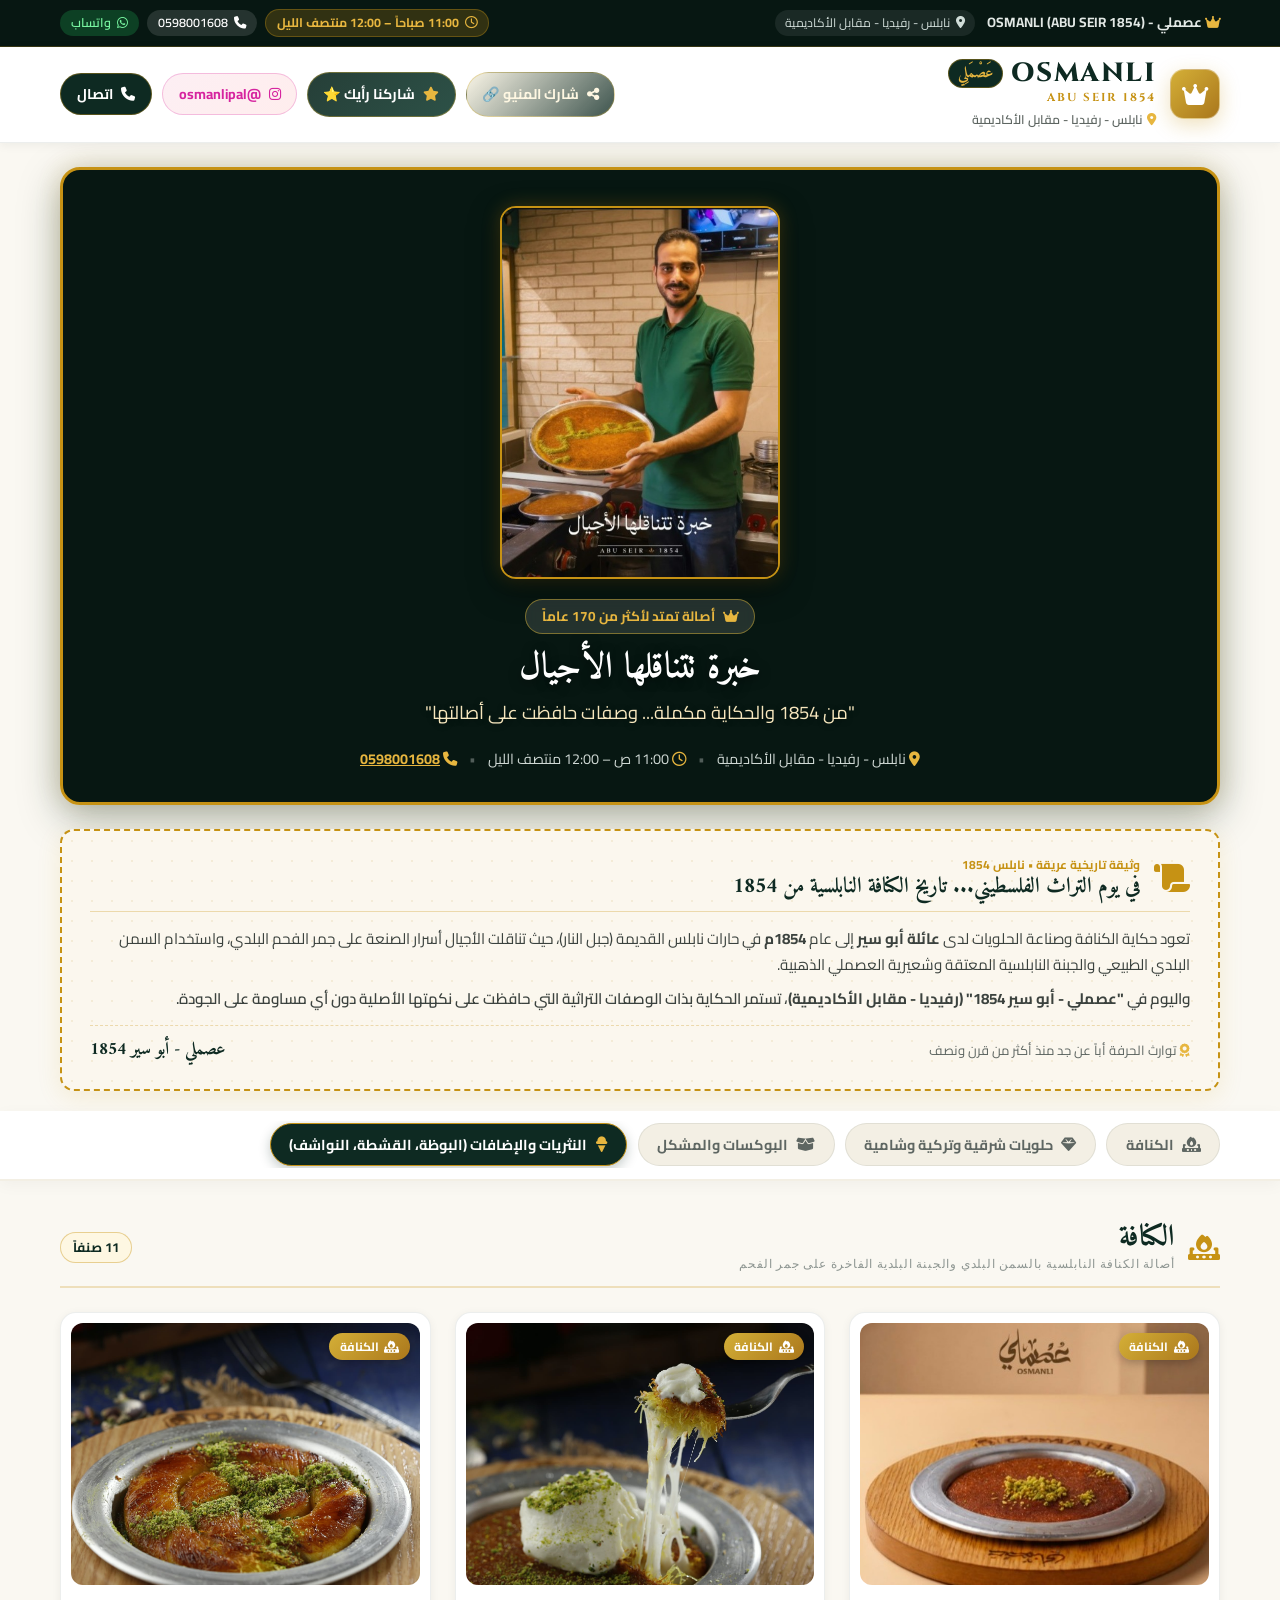
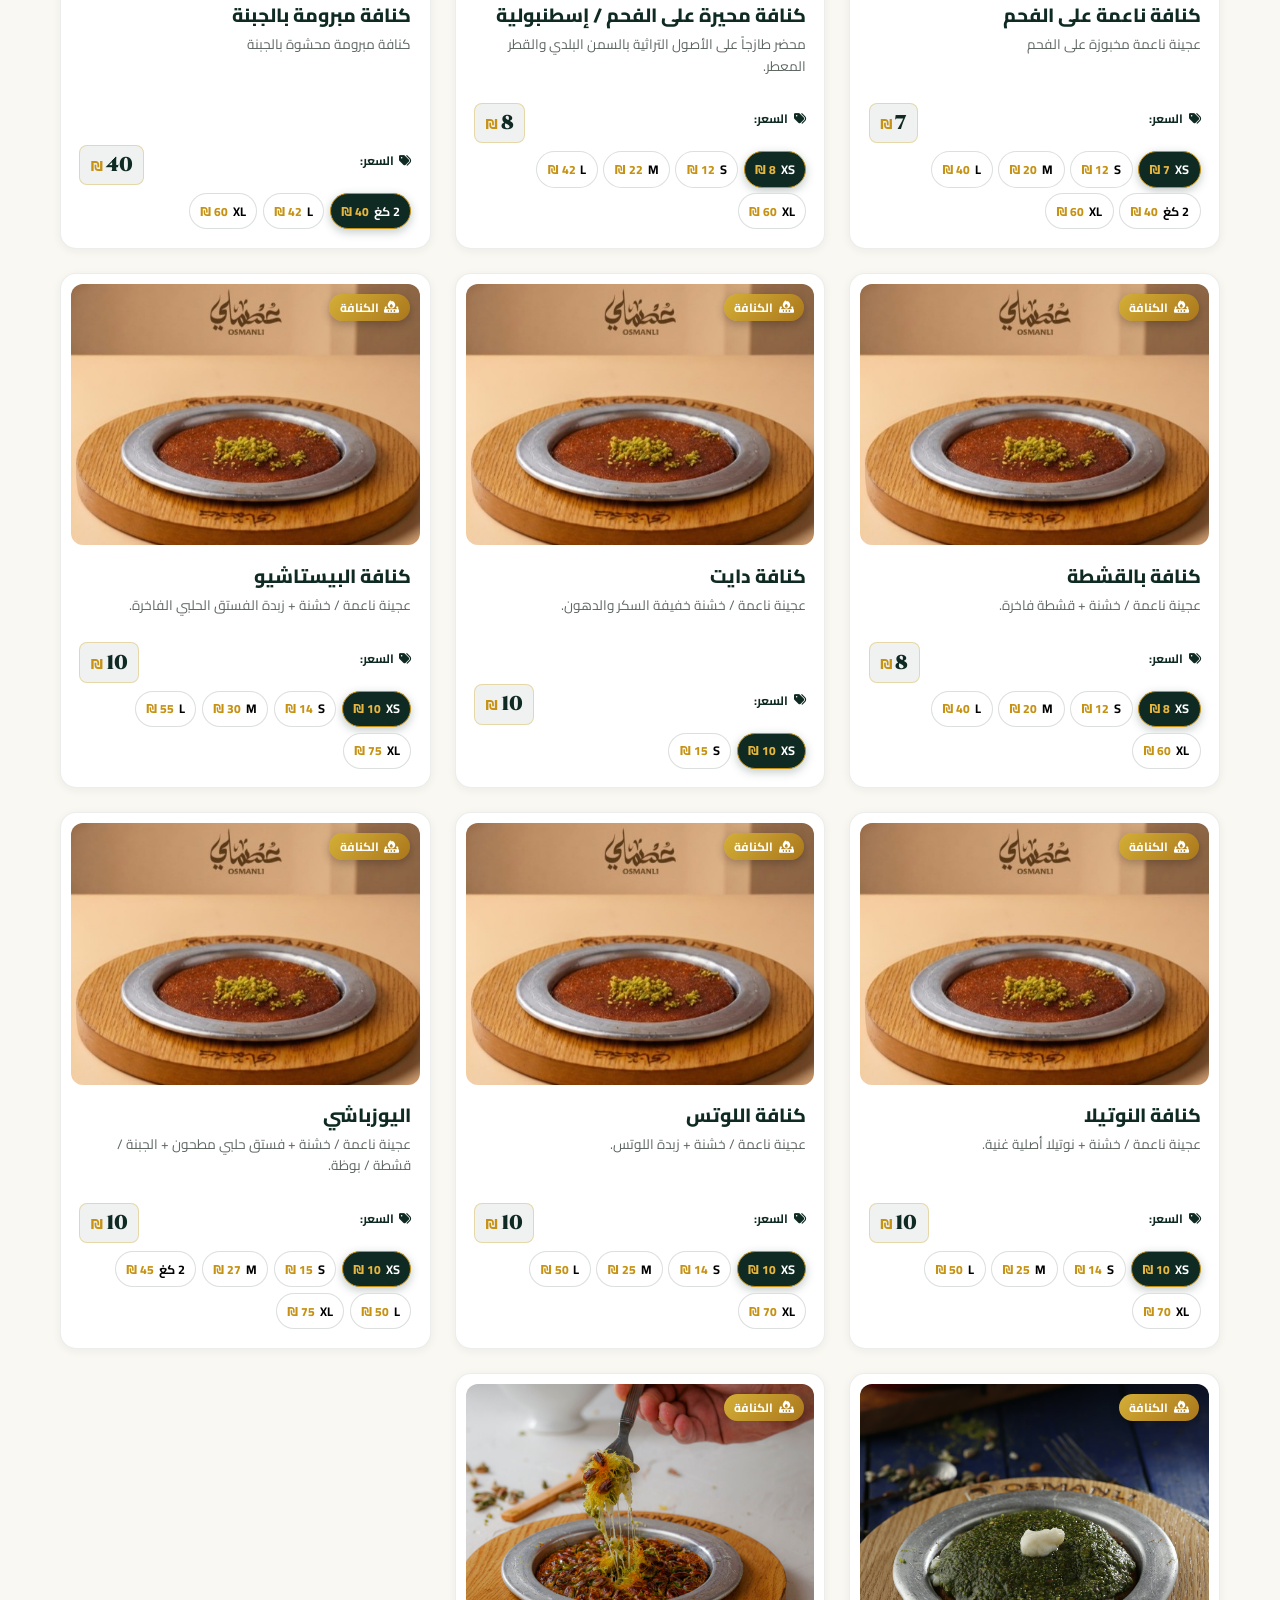
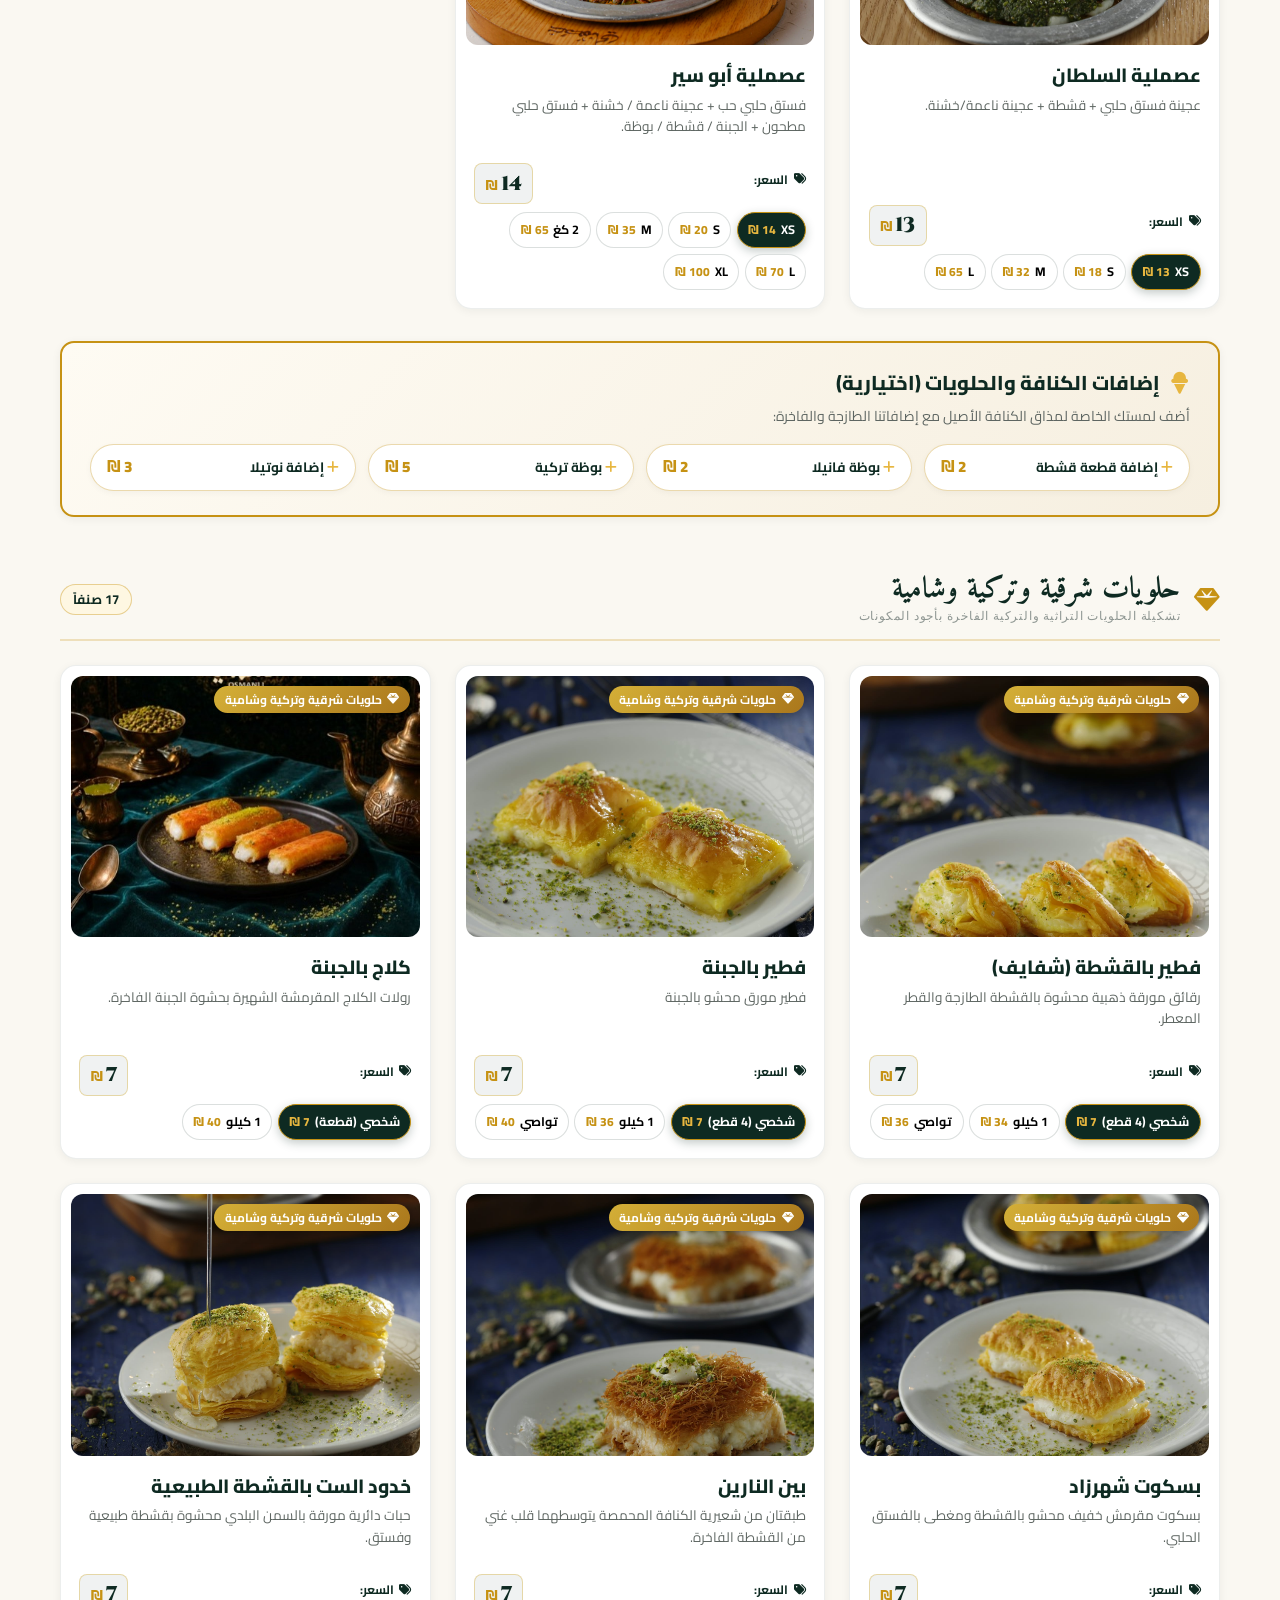
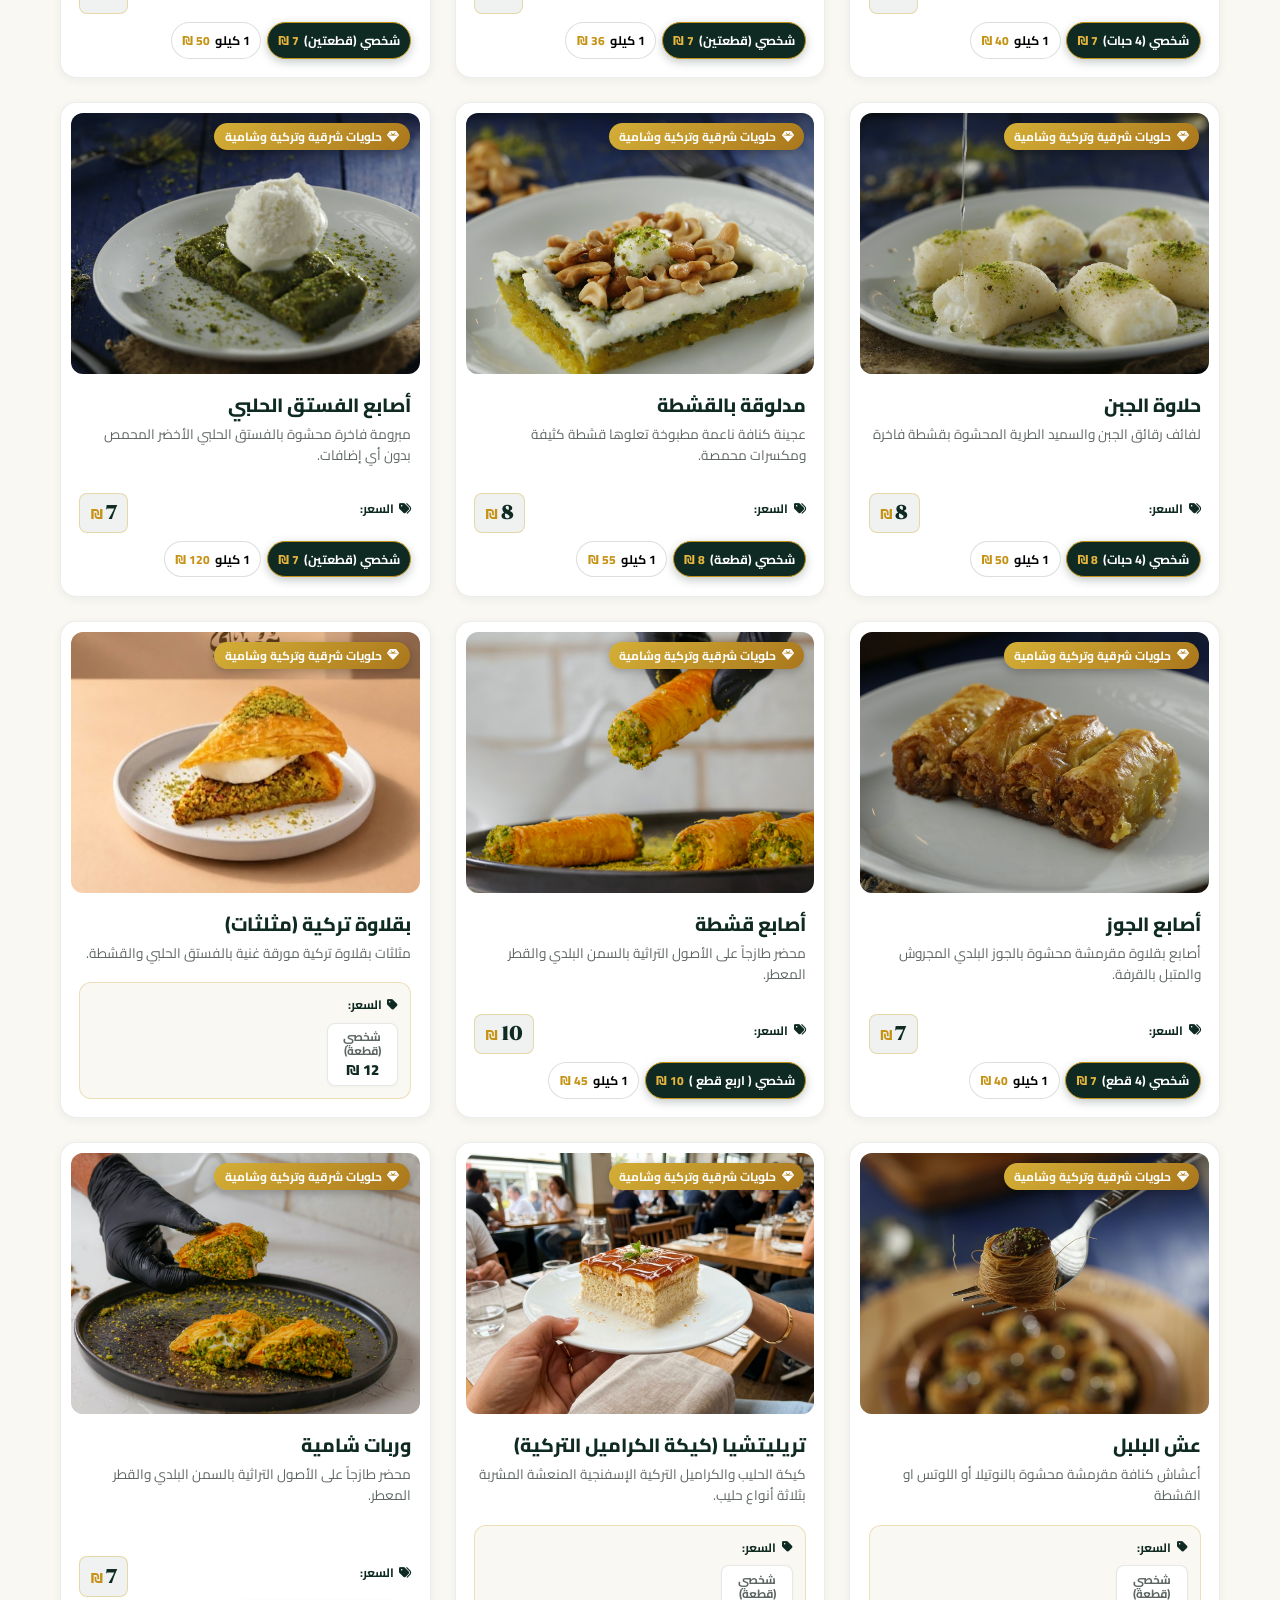
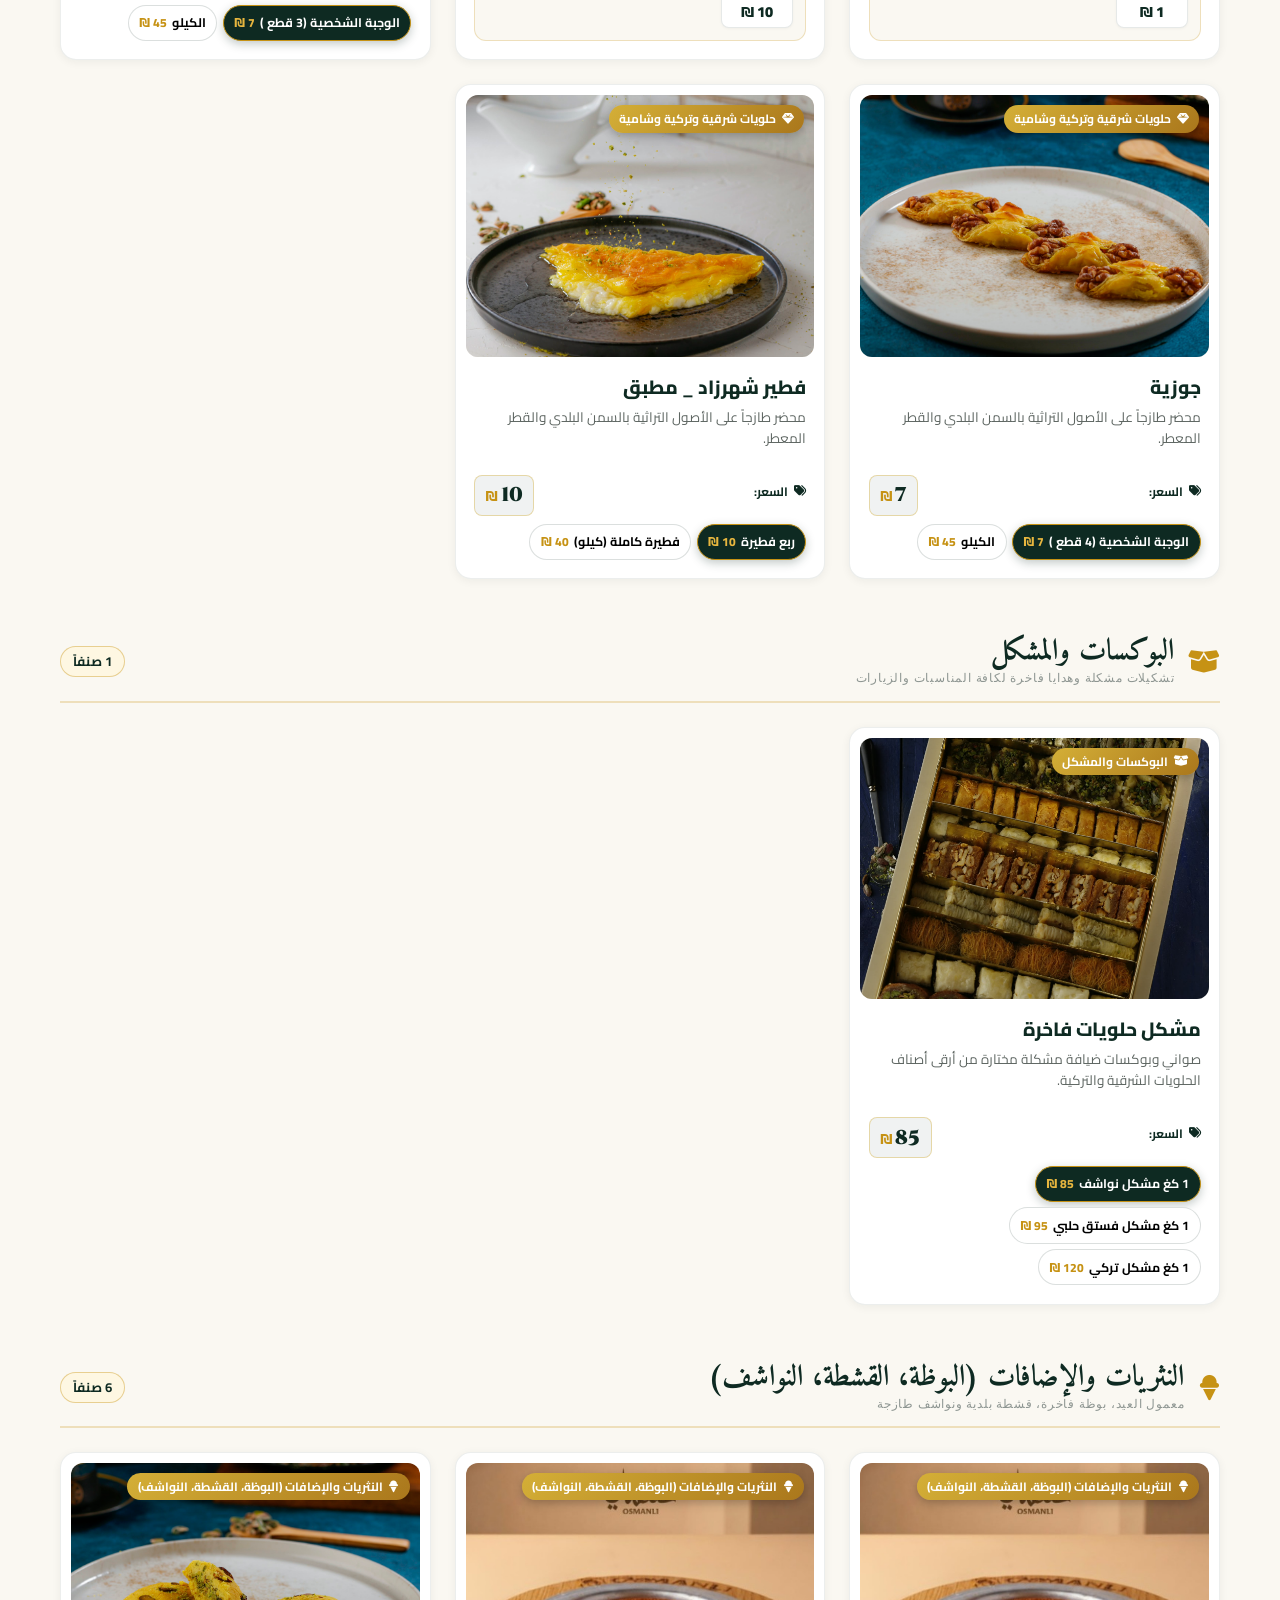
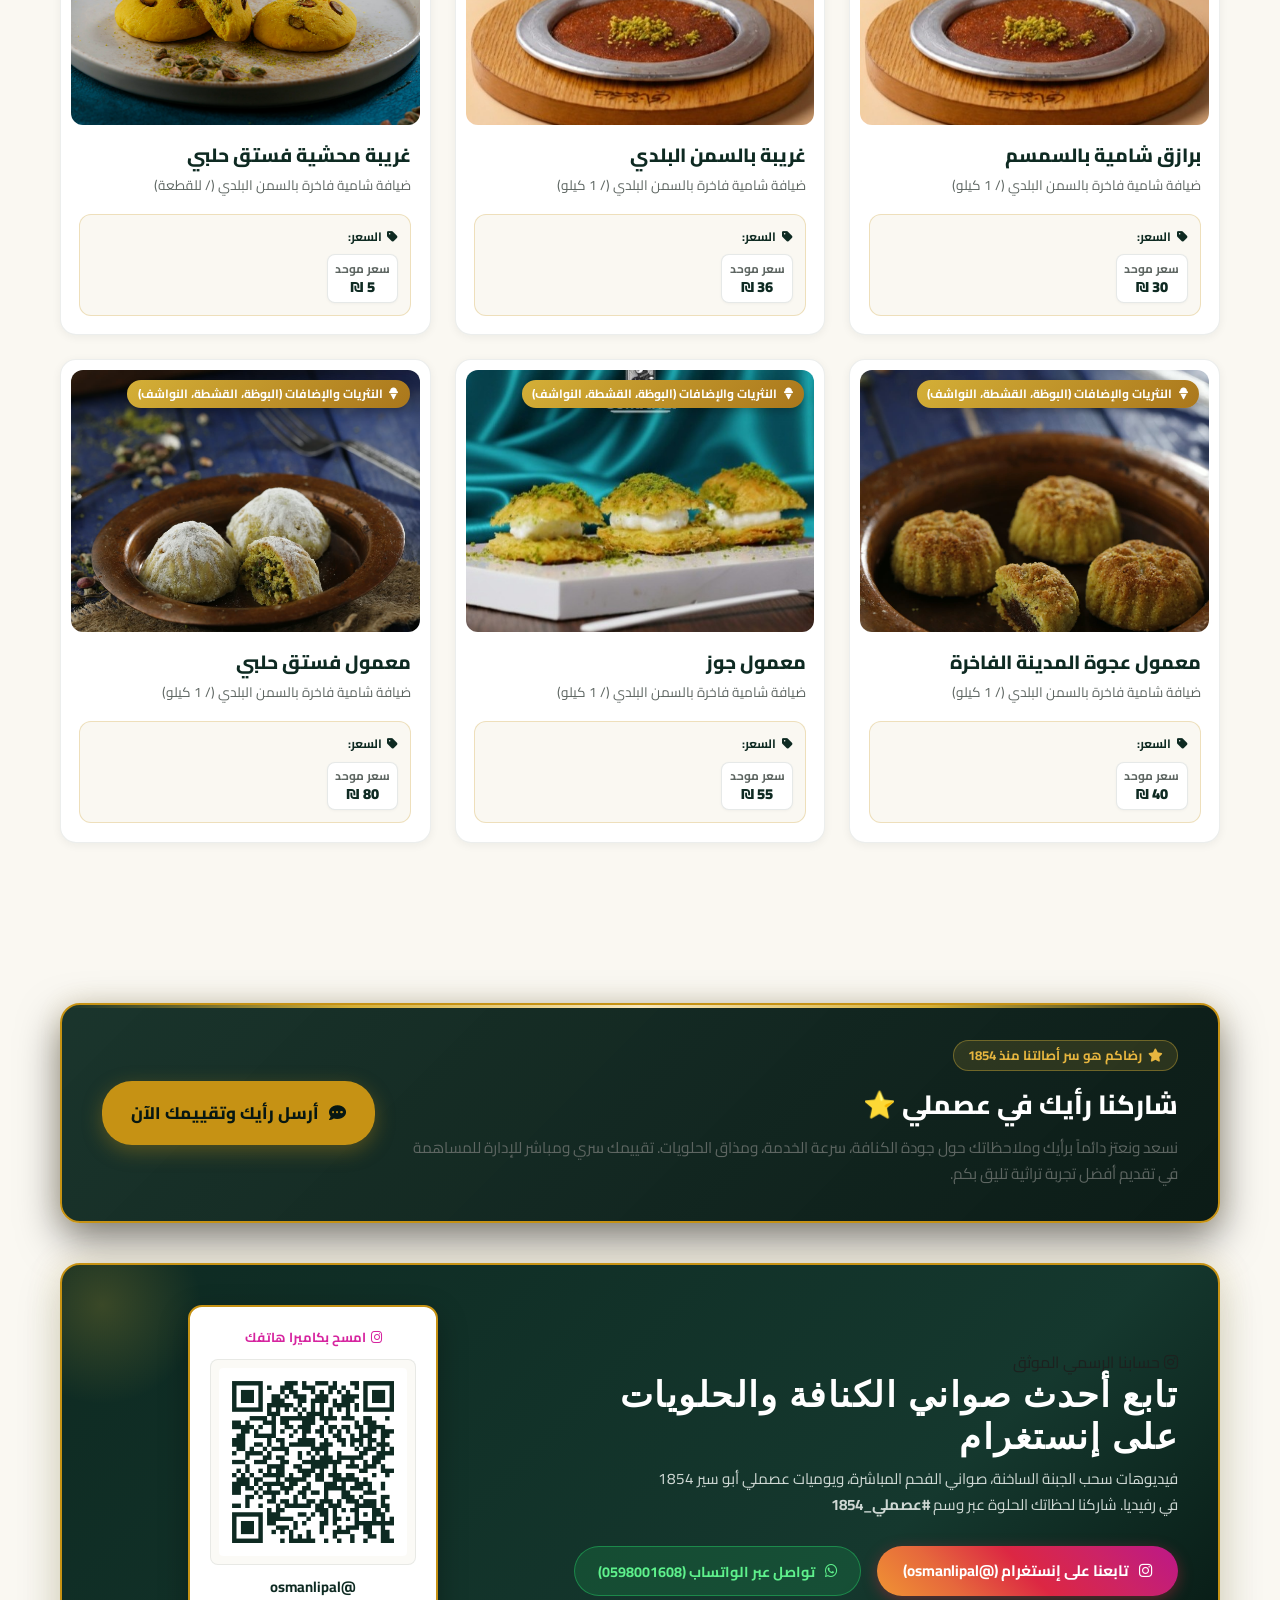
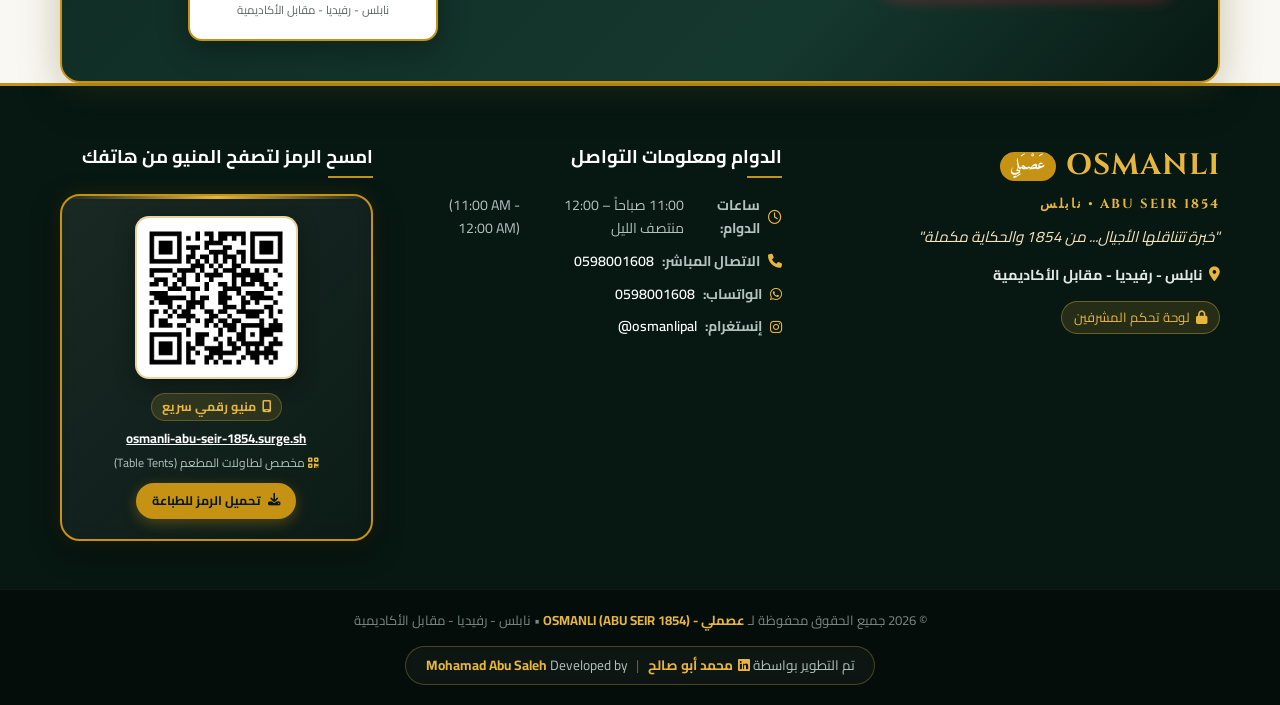
==== commit e908461f: "Secure login, add private customer feedback, quick share menu, and mobile responsiveness" ====
--- a/index.html
+++ b/index.html
@@ -84,6 +84,14 @@
       </div>
 
       <div class="header-actions">
+        <button type="button" class="btn-action-header btn-share-header" id="btnShareMenu" title="شارك المنيو مع أحبابك">
+          <i class="fa-solid fa-share-nodes"></i>
+          <span class="btn-text-desktop">شارك المنيو 🔗</span>
+        </button>
+        <button type="button" class="btn-action-header btn-feedback-trigger" onclick="openFeedbackModal()" title="شاركنا رأيك في عصملي">
+          <i class="fa-solid fa-star gold-icon"></i>
+          <span class="btn-text-desktop">شاركنا رأيك ⭐</span>
+        </button>
         <a href="https://www.instagram.com/osmanlipal/" target="_blank" rel="noopener noreferrer" class="btn-insta-header" title="تابعنا على إنستغرام @osmanlipal">
           <i class="fa-brands fa-instagram"></i>
           <span class="btn-text-desktop">@osmanlipal</span>
@@ -1824,6 +1832,27 @@
       
     </div>
   </main>
+
+  <!-- Section: Private Customer Feedback Banner -->
+  <section class="feedback-banner" id="feedback-banner" aria-label="شاركنا رأيك في عصملي">
+    <div class="container">
+      <div class="feedback-cta-card">
+        <div class="feedback-cta-content">
+          <span class="feedback-cta-badge"><i class="fa-solid fa-star gold-icon"></i> رضاكم هو سر أصالتنا منذ 1854</span>
+          <h2 class="feedback-cta-title">شاركنا رأيك في عصملي ⭐</h2>
+          <p class="feedback-cta-desc">
+            نسعد ونعتز دائماً برأيك وملاحظاتك حول جودة الكنافة، سرعة الخدمة، ومذاق الحلويات. تقييمك سري ومباشر للإدارة للمساهمة في تقديم أفضل تجربة تراثية تليق بكم.
+          </p>
+        </div>
+        <div class="feedback-cta-action">
+          <button type="button" class="btn-feedback-cta" onclick="openFeedbackModal()">
+            <i class="fa-solid fa-comment-dots"></i>
+            <span>أرسل رأيك وتقييمك الآن</span>
+          </button>
+        </div>
+      </div>
+    </div>
+  </section>
 
   <!-- Instagram & Social Showcase Banner -->
   <section class="instagram-banner" id="instagram-section" aria-label="متابعة إنستغرام">
@@ -1936,6 +1965,68 @@
     </div>
   </footer>
 
+  <!-- ========================================================
+       نافذة تقييم وملاحظات الزبائن (Private Customer Feedback Modal)
+       ======================================================== -->
+  <div class="feedback-modal-overlay" id="feedbackModalOverlay" style="display: none;" onclick="if(event.target === this) closeFeedbackModal();">
+    <div class="feedback-modal-dialog">
+      <div class="feedback-modal-header">
+        <div class="feedback-modal-title-wrap">
+          <i class="fa-solid fa-crown gold-icon"></i>
+          <h3>شاركنا رأيك في عصملي ⭐</h3>
+        </div>
+        <button type="button" class="feedback-close-btn" onclick="closeFeedbackModal()">&times;</button>
+      </div>
+      <form id="feedbackForm" onsubmit="submitFeedbackForm(event)">
+        <div class="feedback-modal-body">
+          <div class="feedback-privacy-note">
+            <i class="fa-solid fa-shield-halved"></i>
+            <span>ملاحظاتك سرية وخاصة تماماً وتصل مباشرة إلى إدارة المطعم.</span>
+          </div>
+          
+          <div class="feedback-form-group">
+            <label class="feedback-form-label">تقييمك لتجربتك في عصملي: <span style="color:#ff6b6b;">*</span></label>
+            <div class="star-rating-selector" id="starRatingSelector">
+              <button type="button" class="star-btn active" data-rating="1" title="نجمة واحدة"><i class="fa-solid fa-star"></i></button>
+              <button type="button" class="star-btn active" data-rating="2" title="نجمتان"><i class="fa-solid fa-star"></i></button>
+              <button type="button" class="star-btn active" data-rating="3" title="3 نجوم"><i class="fa-solid fa-star"></i></button>
+              <button type="button" class="star-btn active" data-rating="4" title="4 نجوم"><i class="fa-solid fa-star"></i></button>
+              <button type="button" class="star-btn active" data-rating="5" title="5 نجوم (ممتاز)"><i class="fa-solid fa-star"></i></button>
+            </div>
+            <input type="hidden" id="selectedRating" name="rating" value="5">
+            <span class="rating-text-hint" id="ratingTextHint">ممتاز (5 من 5) ⭐</span>
+          </div>
+
+          <div class="feedback-form-group">
+            <label for="feedbackCustomerName" class="feedback-form-label">اسمك الكريم (اختياري):</label>
+            <input type="text" id="feedbackCustomerName" name="customer_name" class="feedback-input" placeholder="اسمك الكريم (اختياري)">
+          </div>
+
+          <div class="feedback-form-group">
+            <label for="feedbackComment" class="feedback-form-label">ملاحظتك أو رأيك: <span style="color:#ff6b6b;">*</span></label>
+            <textarea id="feedbackComment" name="comment" class="feedback-textarea" rows="4" placeholder="شاركنا رأيك في جودة الكنافة، الخدمة، أو أي مقترح تطوير..." required></textarea>
+          </div>
+
+          <div class="feedback-status-msg" id="feedbackStatusMsg" style="display: none;"></div>
+        </div>
+
+        <div class="feedback-modal-footer">
+          <button type="button" class="btn-cancel-feedback" onclick="closeFeedbackModal()">إلغاء</button>
+          <button type="submit" class="btn-submit-feedback" id="btnSubmitFeedback">
+            <span>إرسال الرأي</span>
+            <i class="fa-solid fa-paper-plane"></i>
+          </button>
+        </div>
+      </form>
+    </div>
+  </div>
+
+  <!-- صندوق الإشعارات والتنبيهات السريعة (Toast Notification) -->
+  <div class="toast-notification" id="toastNotification" style="display: none;">
+    <i class="fa-solid fa-circle-check" id="toastIcon"></i>
+    <span id="toastMsg">تمت العملية بنجاح!</span>
+  </div>
+
   <script src="app.js"></script>
 </body>
 </html>
--- a/style.css
+++ b/style.css
@@ -1894,3 +1894,409 @@
   box-shadow: 0 4px 12px rgba(37, 211, 102, 0.5);
 }
 
+/* ========================================================
+   أزرار المشاركة والتقييم في الهيدر (Header Share & Feedback)
+   ======================================================== */
+.btn-action-header {
+  display: inline-flex;
+  align-items: center;
+  gap: 0.5rem;
+  padding: 0.55rem 0.95rem;
+  border-radius: var(--radius-full);
+  font-weight: 700;
+  font-size: 0.88rem;
+  transition: var(--transition);
+  cursor: pointer;
+  border: 1px solid var(--color-gold-border);
+  background: var(--color-primary-dark);
+  color: #fff;
+  font-family: inherit;
+}
+
+.btn-share-header {
+  background: linear-gradient(135deg, rgba(212, 175, 55, 0.12) 0%, rgba(14, 42, 34, 0.8) 100%);
+  color: var(--color-gold-light, #f7e7be);
+  border-color: rgba(212, 175, 55, 0.35);
+}
+.btn-share-header:hover {
+  background: var(--color-gold);
+  color: #071712;
+  transform: translateY(-1px);
+  box-shadow: var(--shadow-gold);
+}
+
+.btn-feedback-trigger {
+  background: linear-gradient(135deg, rgba(14, 42, 34, 0.9) 0%, rgba(22, 62, 51, 0.9) 100%);
+  color: #ffffff;
+  border-color: rgba(212, 175, 55, 0.4);
+}
+.btn-feedback-trigger:hover {
+  background: rgba(212, 175, 55, 0.2);
+  border-color: var(--color-gold);
+  color: var(--color-gold-bright, #f7e7be);
+  transform: translateY(-1px);
+}
+
+/* ========================================================
+   بانر تقييم وملاحظات الزبائن (Feedback Banner Section)
+   ======================================================== */
+.feedback-banner {
+  padding: 2.5rem 0;
+  position: relative;
+}
+.feedback-cta-card {
+  background: linear-gradient(135deg, rgba(14, 42, 34, 0.95) 0%, rgba(7, 23, 18, 0.98) 100%);
+  border: 2px solid var(--color-gold);
+  border-radius: 20px;
+  padding: 2.2rem 2.5rem;
+  display: flex;
+  justify-content: space-between;
+  align-items: center;
+  gap: 2rem;
+  box-shadow: 0 16px 40px rgba(0, 0, 0, 0.5), 0 0 25px rgba(212, 175, 55, 0.15);
+  position: relative;
+  overflow: hidden;
+}
+.feedback-cta-card::before {
+  content: '';
+  position: absolute;
+  top: 0;
+  left: 0;
+  right: 0;
+  height: 3px;
+  background: linear-gradient(90deg, transparent, #d4af37, #f7e7be, #d4af37, transparent);
+}
+.feedback-cta-content {
+  flex: 1;
+}
+.feedback-cta-badge {
+  display: inline-flex;
+  align-items: center;
+  gap: 6px;
+  background: rgba(212, 175, 55, 0.15);
+  border: 1px solid rgba(212, 175, 55, 0.4);
+  color: var(--color-gold-bright, #f7e7be);
+  font-size: 0.82rem;
+  font-weight: 700;
+  padding: 4px 14px;
+  border-radius: 20px;
+  margin-bottom: 0.8rem;
+}
+.feedback-cta-title {
+  font-size: 1.65rem;
+  color: #fff;
+  margin: 0 0 0.6rem 0;
+  font-weight: 800;
+}
+.feedback-cta-desc {
+  color: var(--color-text-muted, #b3c2be);
+  font-size: 0.96rem;
+  line-height: 1.65;
+  margin: 0;
+}
+.btn-feedback-cta {
+  display: inline-flex;
+  align-items: center;
+  gap: 10px;
+  background: linear-gradient(135deg, var(--color-gold) 0%, #c69214 100%);
+  color: #071712;
+  font-weight: 800;
+  font-size: 1.05rem;
+  padding: 1rem 1.8rem;
+  border-radius: 30px;
+  border: none;
+  cursor: pointer;
+  white-space: nowrap;
+  transition: all 0.3s ease;
+  box-shadow: 0 6px 20px rgba(198, 146, 20, 0.35);
+  font-family: inherit;
+}
+.btn-feedback-cta:hover {
+  background: linear-gradient(135deg, #f7e7be 0%, var(--color-gold) 100%);
+  transform: translateY(-2px);
+  box-shadow: 0 10px 25px rgba(212, 175, 55, 0.5);
+}
+
+/* ========================================================
+   نافذة تقييم وملاحظات الزبائن (Feedback Modal Overlay & Dialog)
+   ======================================================== */
+.feedback-modal-overlay {
+  position: fixed;
+  inset: 0;
+  background: rgba(4, 13, 10, 0.85);
+  backdrop-filter: blur(8px);
+  -webkit-backdrop-filter: blur(8px);
+  display: flex;
+  align-items: center;
+  justify-content: center;
+  z-index: 9999;
+  padding: 15px;
+  animation: modalFadeIn 0.25s ease;
+}
+@keyframes modalFadeIn {
+  from { opacity: 0; }
+  to { opacity: 1; }
+}
+.feedback-modal-dialog {
+  background: linear-gradient(165deg, #0e2a22 0%, #071712 100%);
+  border: 2px solid var(--color-gold);
+  border-radius: 22px;
+  width: 100%;
+  max-width: 520px;
+  max-height: 92vh;
+  overflow-y: auto;
+  box-shadow: 0 25px 60px rgba(0, 0, 0, 0.85), 0 0 30px rgba(212, 175, 55, 0.2);
+  position: relative;
+  animation: modalSlideUp 0.3s cubic-bezier(0.16, 1, 0.3, 1);
+}
+@keyframes modalSlideUp {
+  from { transform: translateY(30px); opacity: 0; }
+  to { transform: translateY(0); opacity: 1; }
+}
+.feedback-modal-header {
+  padding: 1.25rem 1.6rem;
+  border-bottom: 1px solid rgba(212, 175, 55, 0.25);
+  display: flex;
+  align-items: center;
+  justify-content: space-between;
+}
+.feedback-modal-title-wrap {
+  display: flex;
+  align-items: center;
+  gap: 10px;
+}
+.feedback-modal-title-wrap h3 {
+  margin: 0;
+  font-size: 1.25rem;
+  color: var(--color-gold-bright, #f7e7be);
+  font-weight: 800;
+}
+.feedback-close-btn {
+  background: rgba(255, 255, 255, 0.08);
+  border: 1px solid rgba(255, 255, 255, 0.2);
+  color: #fff;
+  width: 34px;
+  height: 34px;
+  border-radius: 50%;
+  font-size: 1.3rem;
+  cursor: pointer;
+  display: flex;
+  align-items: center;
+  justify-content: center;
+  transition: all 0.2s;
+  line-height: 1;
+}
+.feedback-close-btn:hover {
+  background: #dc3545;
+  border-color: #dc3545;
+  color: #fff;
+}
+.feedback-modal-body {
+  padding: 1.5rem 1.6rem;
+}
+.feedback-privacy-note {
+  background: rgba(212, 175, 55, 0.08);
+  border: 1px dashed rgba(212, 175, 55, 0.3);
+  padding: 10px 14px;
+  border-radius: 10px;
+  font-size: 0.82rem;
+  color: #c4d3ce;
+  display: flex;
+  align-items: center;
+  gap: 8px;
+  margin-bottom: 1.25rem;
+}
+.feedback-privacy-note i {
+  color: var(--color-gold);
+}
+.feedback-form-group {
+  margin-bottom: 1.25rem;
+}
+.feedback-form-label {
+  display: block;
+  font-size: 0.92rem;
+  font-weight: 700;
+  color: #f7e7be;
+  margin-bottom: 0.5rem;
+}
+.star-rating-selector {
+  display: inline-flex;
+  gap: 8px;
+  align-items: center;
+  direction: ltr;
+}
+.star-btn {
+  background: none;
+  border: none;
+  font-size: 1.85rem;
+  color: rgba(255, 255, 255, 0.2);
+  cursor: pointer;
+  padding: 4px;
+  transition: all 0.15s ease;
+  line-height: 1;
+}
+.star-btn:hover,
+.star-btn.active {
+  color: #ffc107;
+  transform: scale(1.15);
+}
+.rating-text-hint {
+  display: block;
+  font-size: 0.85rem;
+  color: var(--color-gold);
+  margin-top: 6px;
+  font-weight: 700;
+}
+.feedback-input,
+.feedback-textarea {
+  width: 100%;
+  background: rgba(4, 13, 10, 0.85);
+  border: 1px solid rgba(212, 175, 55, 0.4);
+  color: #fff;
+  border-radius: 12px;
+  padding: 12px 16px;
+  font-size: 16px !important;
+  font-family: inherit;
+  box-sizing: border-box;
+  transition: all 0.25s;
+}
+.feedback-input:focus,
+.feedback-textarea:focus {
+  outline: none;
+  border-color: var(--color-gold);
+  box-shadow: 0 0 14px rgba(212, 175, 55, 0.35);
+  background: rgba(4, 13, 10, 0.98);
+}
+.feedback-textarea {
+  resize: vertical;
+  min-height: 100px;
+}
+.feedback-status-msg {
+  padding: 10px 14px;
+  border-radius: 10px;
+  font-size: 0.88rem;
+  margin-top: 10px;
+}
+.feedback-status-msg.error {
+  background: rgba(220, 53, 69, 0.2);
+  border: 1px solid #dc3545;
+  color: #ff8b94;
+}
+.feedback-modal-footer {
+  padding: 1.25rem 1.6rem;
+  border-top: 1px solid rgba(212, 175, 55, 0.2);
+  display: flex;
+  justify-content: flex-end;
+  gap: 12px;
+}
+.btn-cancel-feedback {
+  background: rgba(255, 255, 255, 0.08);
+  border: 1px solid rgba(255, 255, 255, 0.2);
+  color: #fff;
+  padding: 10px 22px;
+  border-radius: 10px;
+  cursor: pointer;
+  font-family: inherit;
+  font-size: 0.95rem;
+  font-weight: 600;
+}
+.btn-submit-feedback {
+  background: linear-gradient(135deg, var(--color-gold) 0%, #c69214 100%);
+  color: #071712;
+  border: none;
+  padding: 11px 26px;
+  border-radius: 10px;
+  cursor: pointer;
+  font-family: inherit;
+  font-size: 1rem;
+  font-weight: 800;
+  display: inline-flex;
+  align-items: center;
+  gap: 8px;
+  transition: all 0.25s;
+  box-shadow: 0 4px 15px rgba(198, 146, 20, 0.35);
+}
+.btn-submit-feedback:hover {
+  background: linear-gradient(135deg, #f7e7be 0%, var(--color-gold) 100%);
+  transform: translateY(-2px);
+  box-shadow: 0 8px 25px rgba(212, 175, 55, 0.5);
+}
+
+/* ========================================================
+   صندوق التنبيه العائم السريع (Toast Notification)
+   ======================================================== */
+.toast-notification {
+  position: fixed;
+  bottom: 30px;
+  left: 50%;
+  transform: translateX(-50%) translateY(50px);
+  background: linear-gradient(145deg, #0e2a22, #071712);
+  border: 2px solid var(--color-gold);
+  color: #fff;
+  padding: 14px 24px;
+  border-radius: 30px;
+  box-shadow: 0 15px 40px rgba(0, 0, 0, 0.7), 0 0 25px rgba(212, 175, 55, 0.35);
+  display: flex;
+  align-items: center;
+  gap: 12px;
+  font-size: 0.95rem;
+  font-weight: 700;
+  z-index: 10000;
+  pointer-events: none;
+  opacity: 0;
+  transition: all 0.3s cubic-bezier(0.16, 1, 0.3, 1);
+  white-space: nowrap;
+  max-width: 90vw;
+}
+.toast-notification i {
+  color: var(--color-gold);
+  font-size: 1.25rem;
+}
+.toast-notification.show {
+  opacity: 1;
+  transform: translateX(-50%) translateY(0);
+}
+.toast-notification.fade-out {
+  opacity: 0;
+  transform: translateX(-50%) translateY(20px);
+}
+
+/* ========================================================
+   تحسينات التجاوب مع الهواتف الذكية (Mobile Responsive)
+   ======================================================== */
+@media (max-width: 768px) {
+  .feedback-cta-card {
+    flex-direction: column;
+    text-align: center;
+    padding: 1.8rem 1.4rem;
+  }
+  .feedback-cta-action {
+    width: 100%;
+  }
+  .btn-feedback-cta {
+    width: 100%;
+    justify-content: center;
+    padding: 0.95rem 1.2rem;
+    font-size: 1rem;
+  }
+  .feedback-modal-dialog {
+    border-radius: 16px;
+  }
+  .feedback-modal-header {
+    padding: 1rem 1.2rem;
+  }
+  .feedback-modal-body {
+    padding: 1.2rem;
+  }
+  .feedback-modal-footer {
+    padding: 1rem 1.2rem;
+    flex-direction: column-reverse;
+  }
+  .feedback-modal-footer button {
+    width: 100%;
+    min-height: 48px;
+    justify-content: center;
+  }
+}
+
+
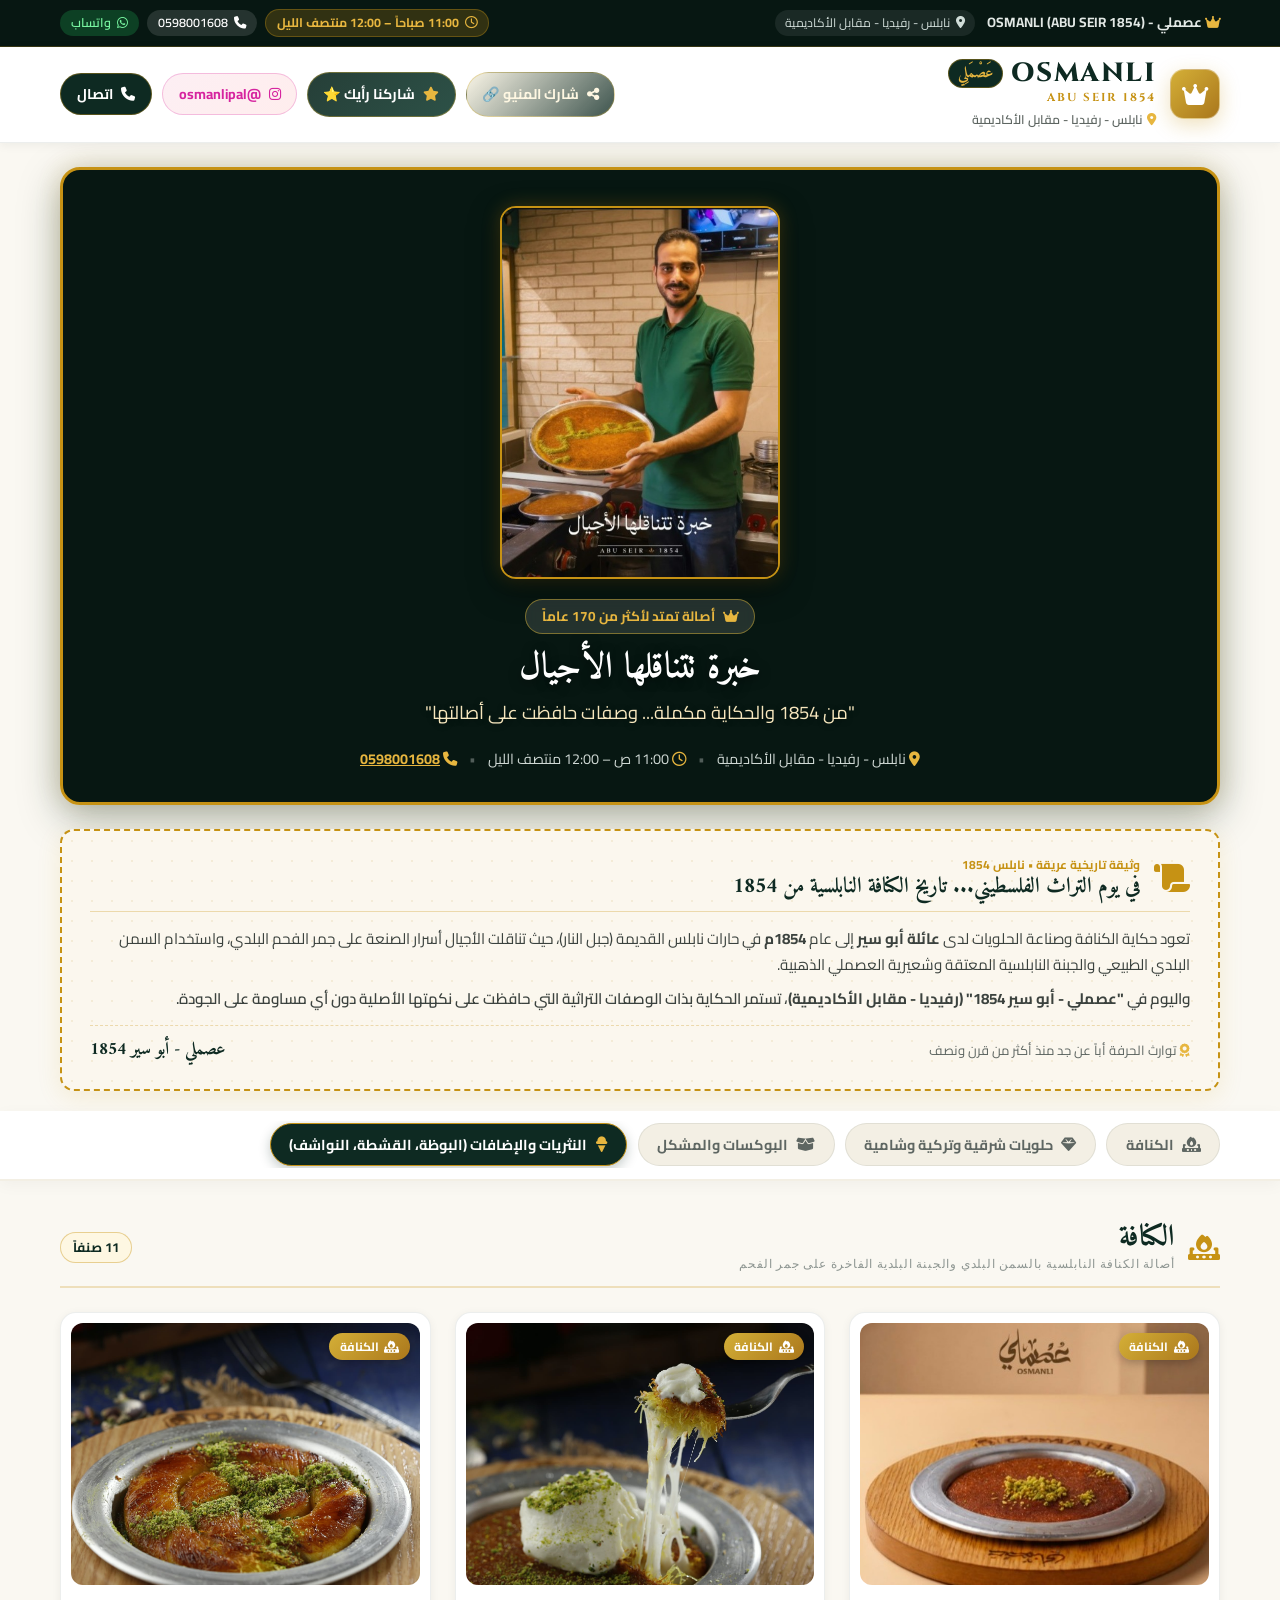
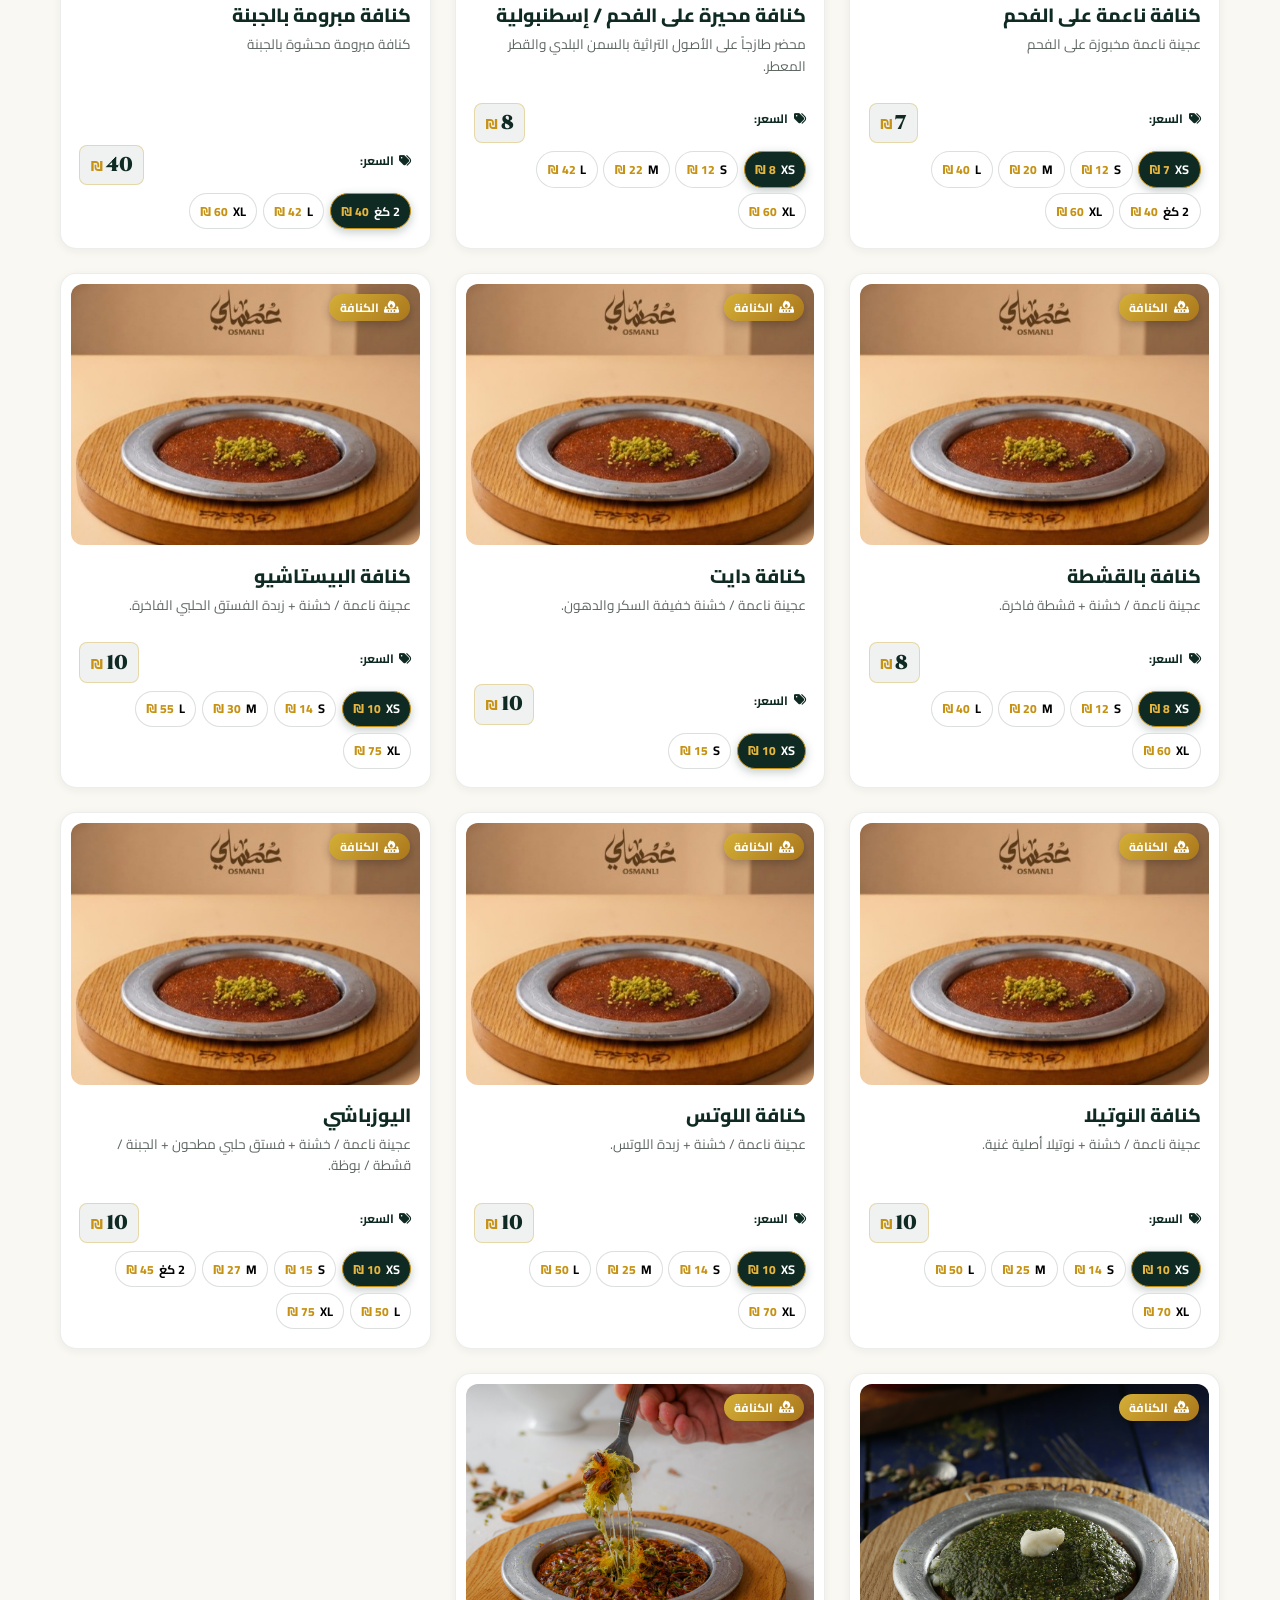
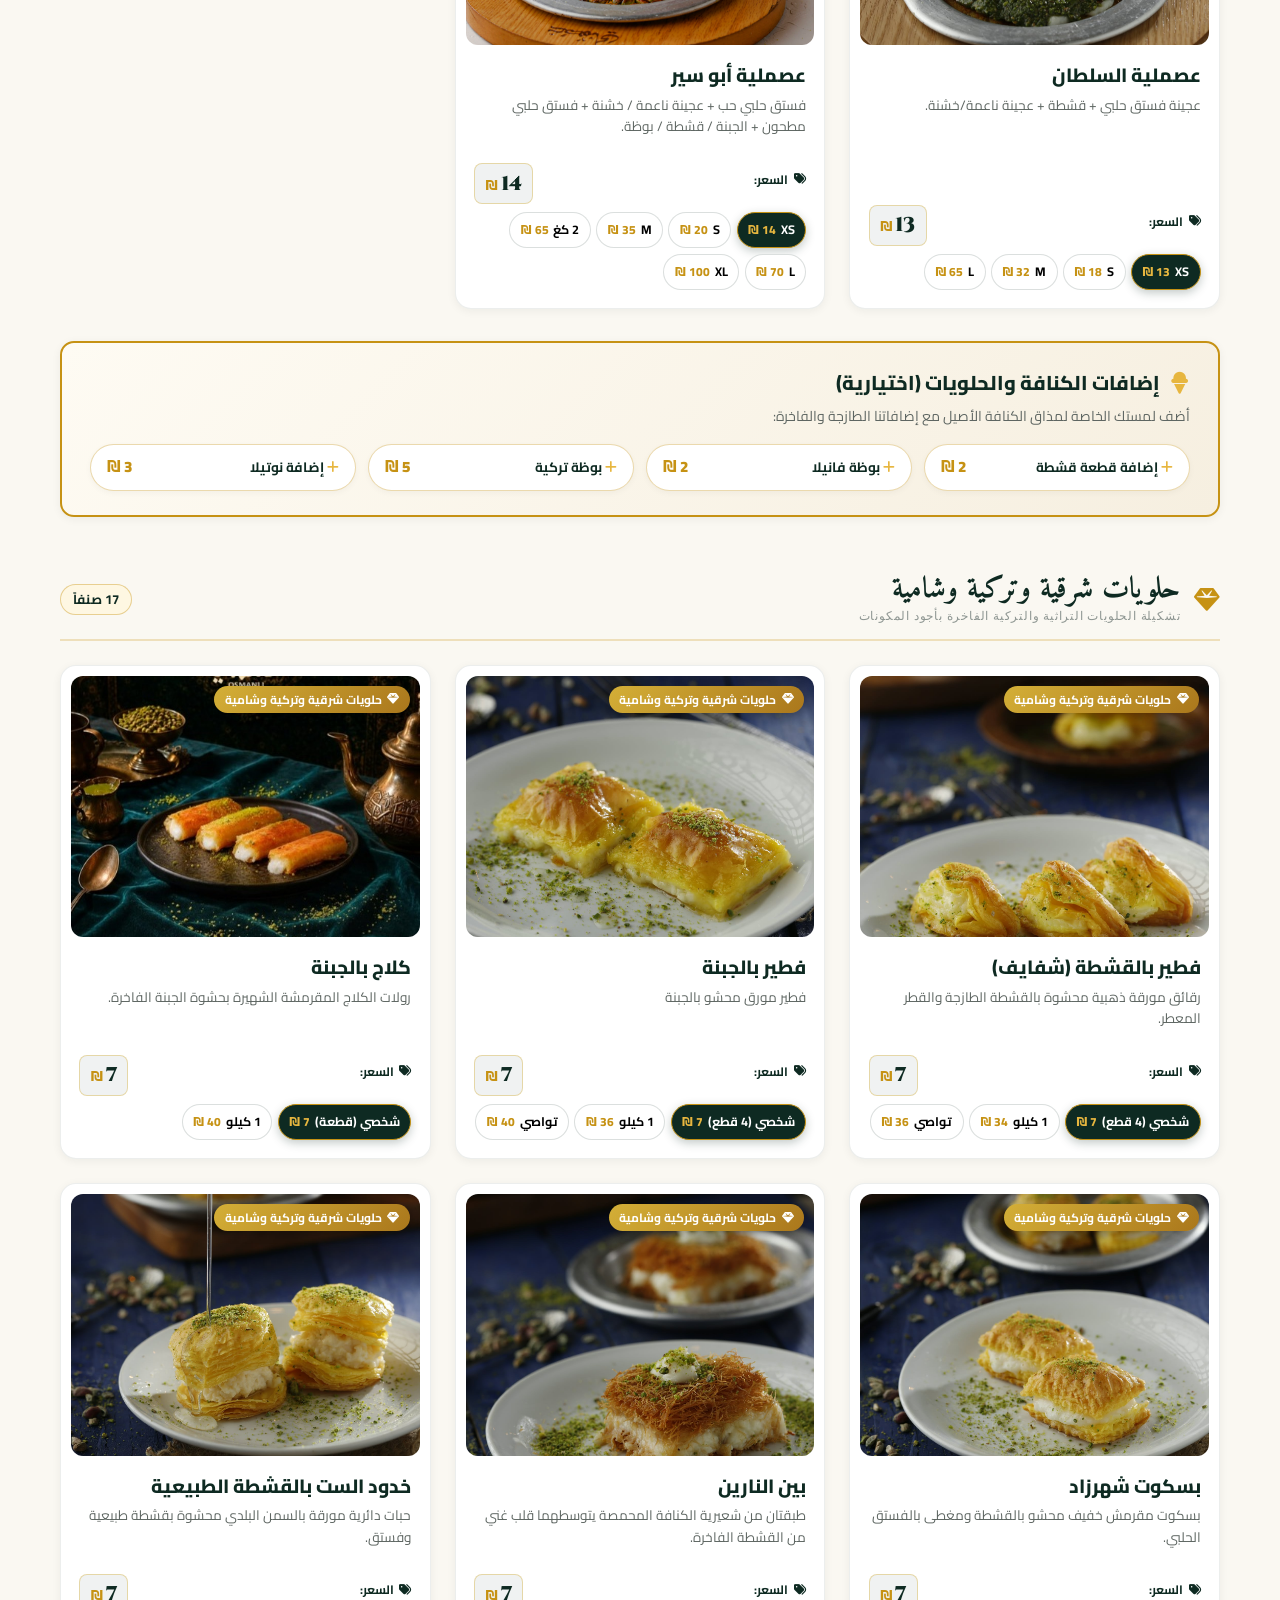
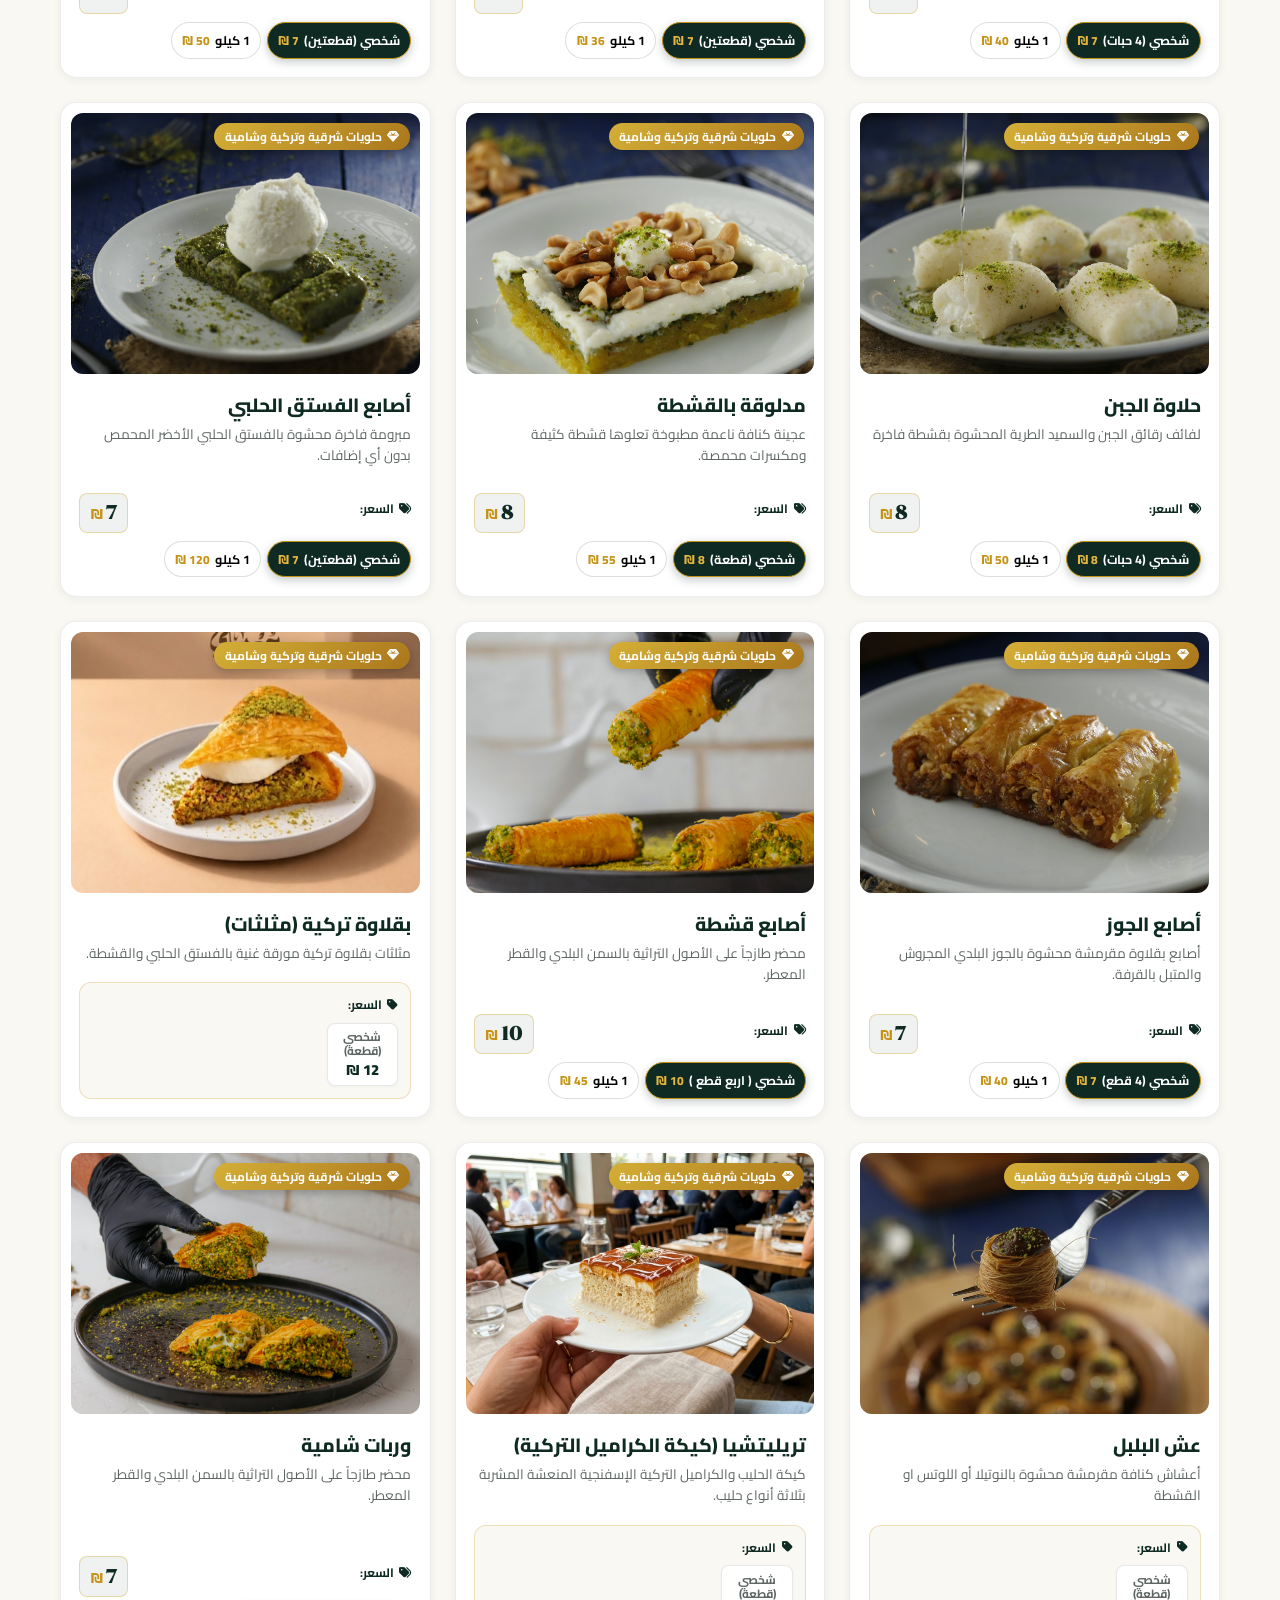
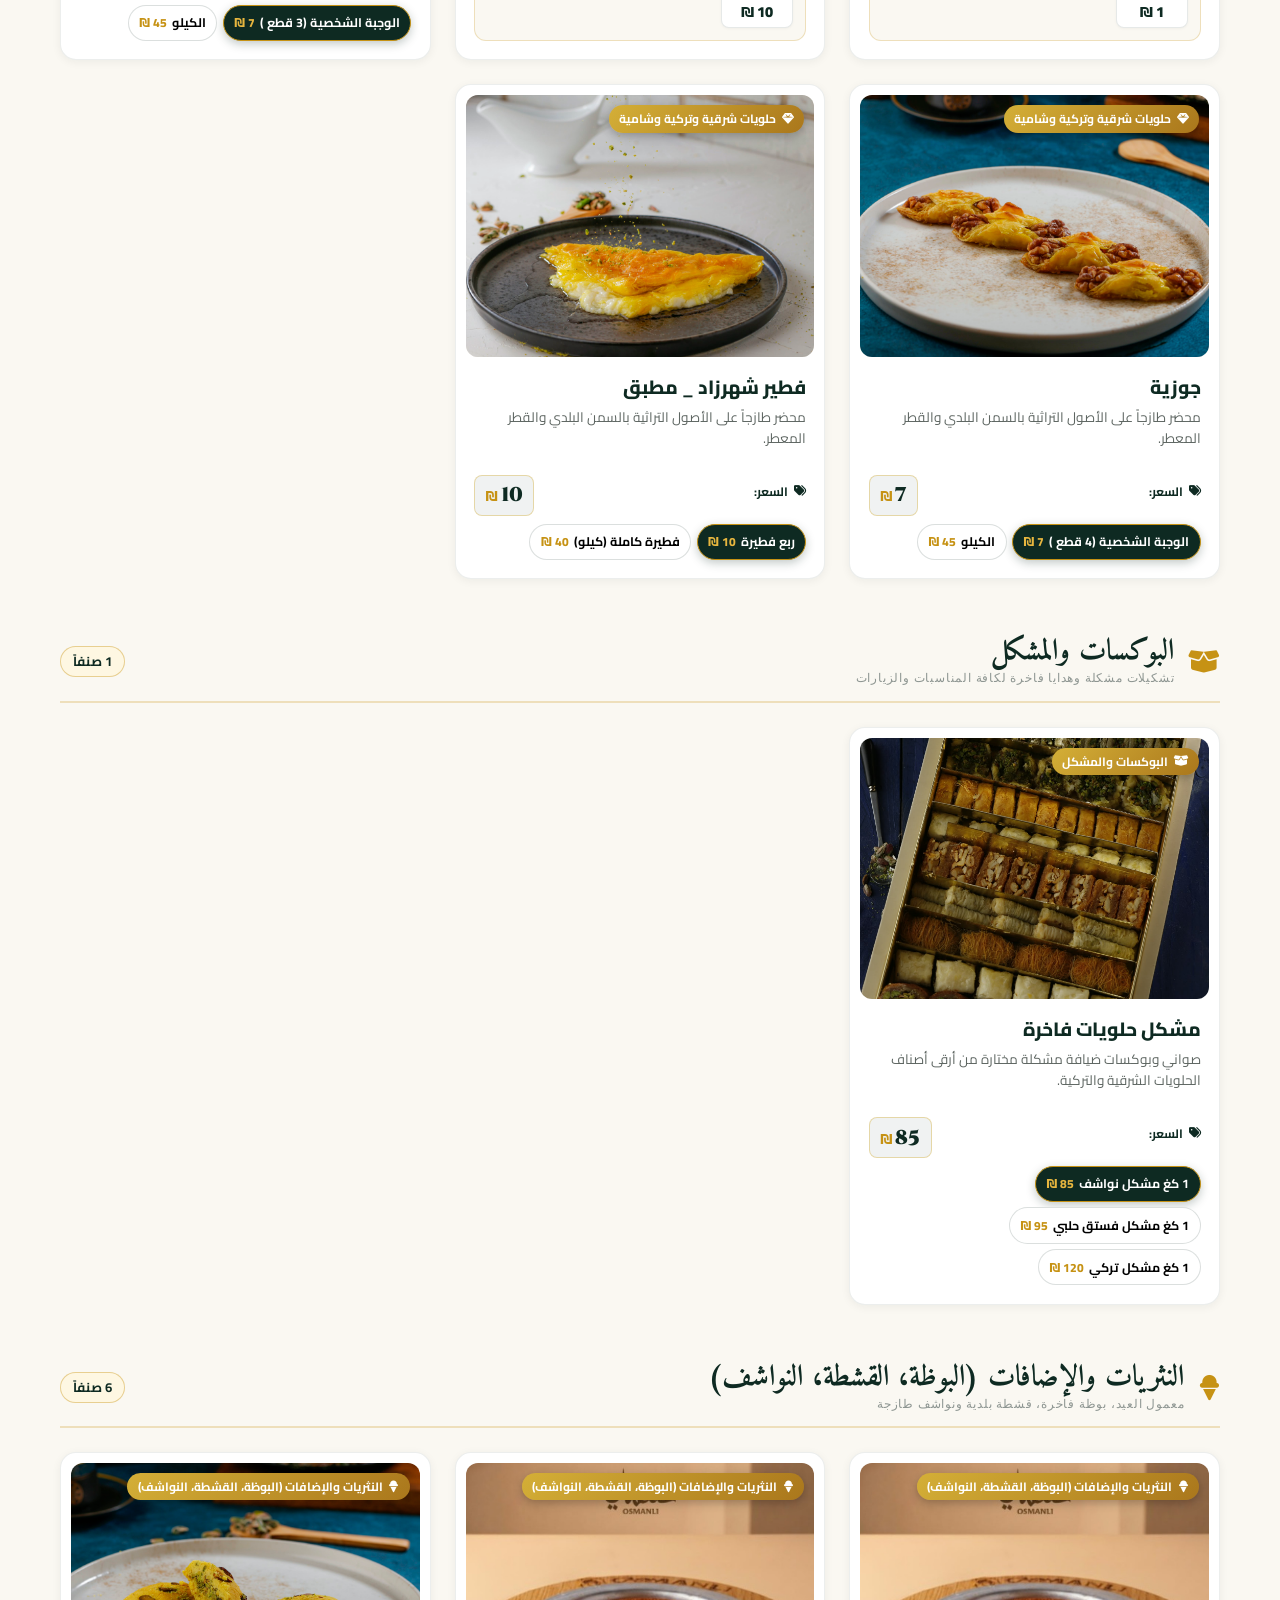
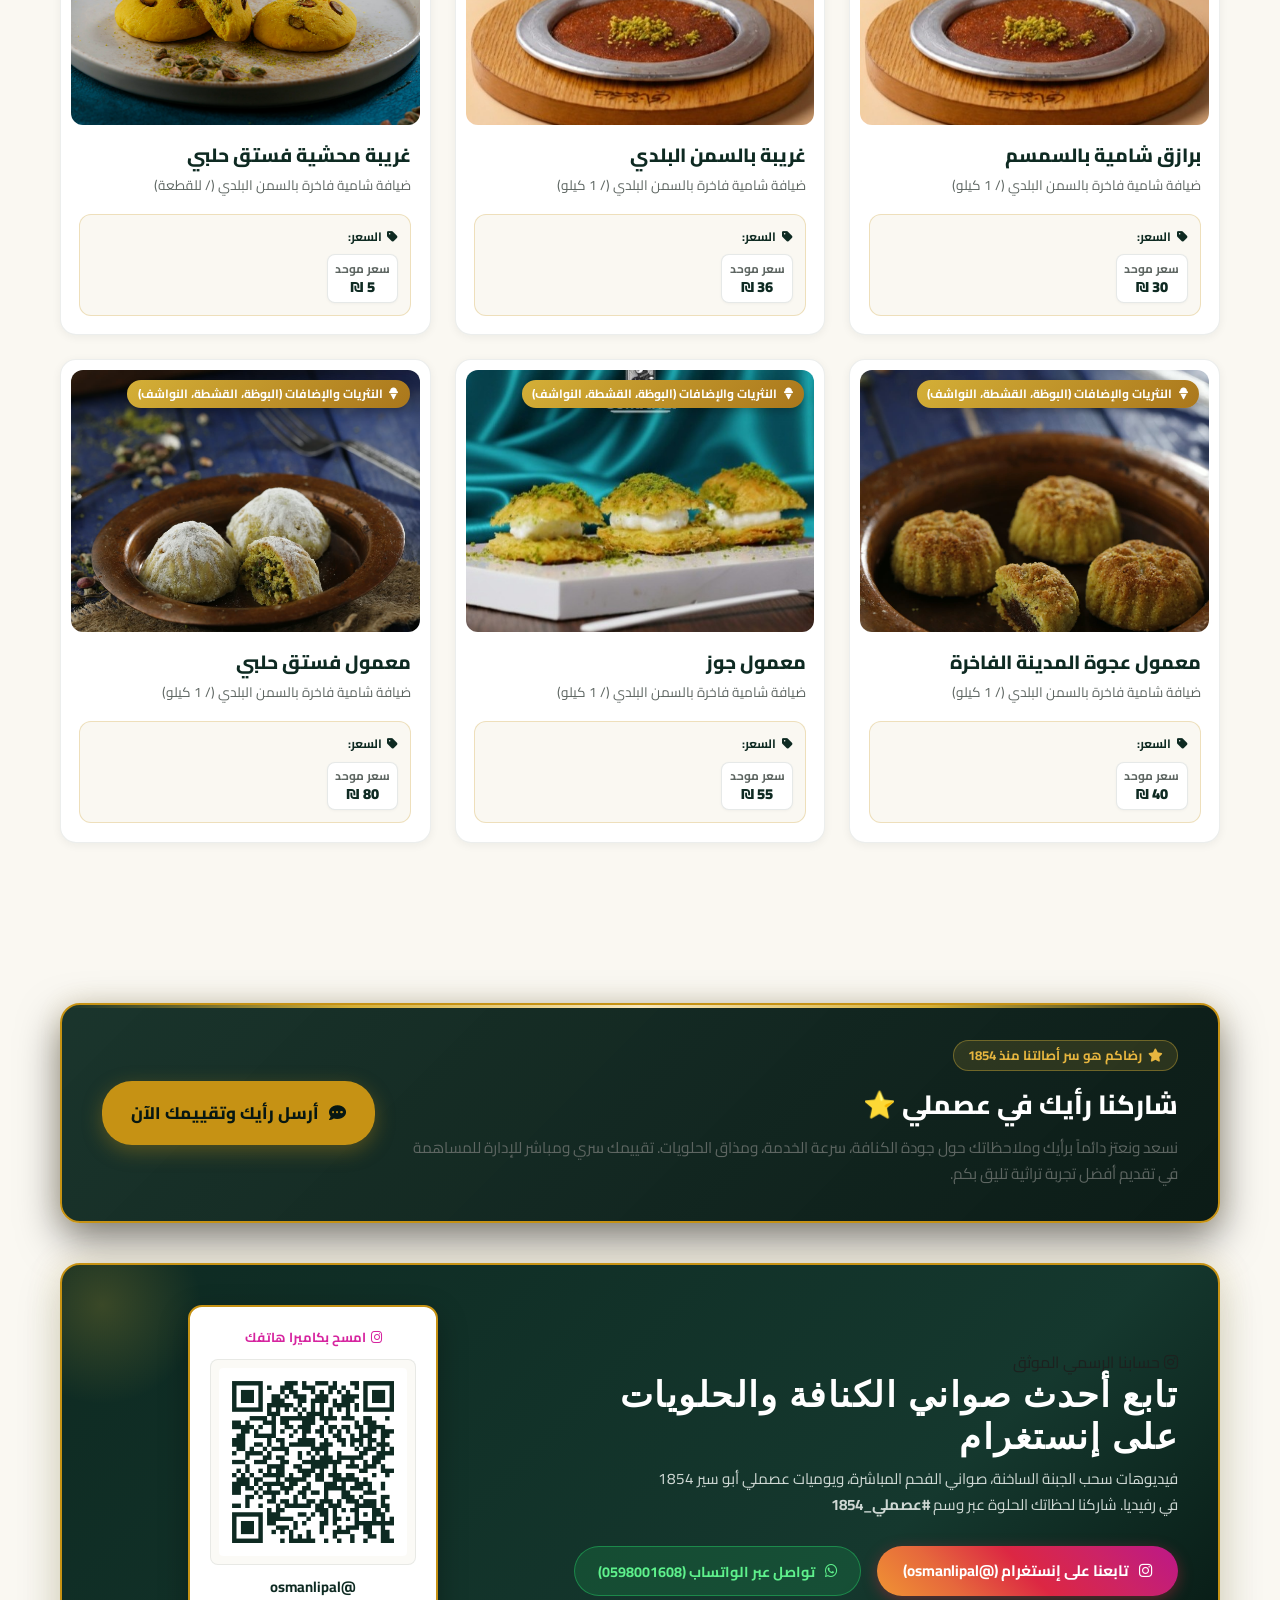
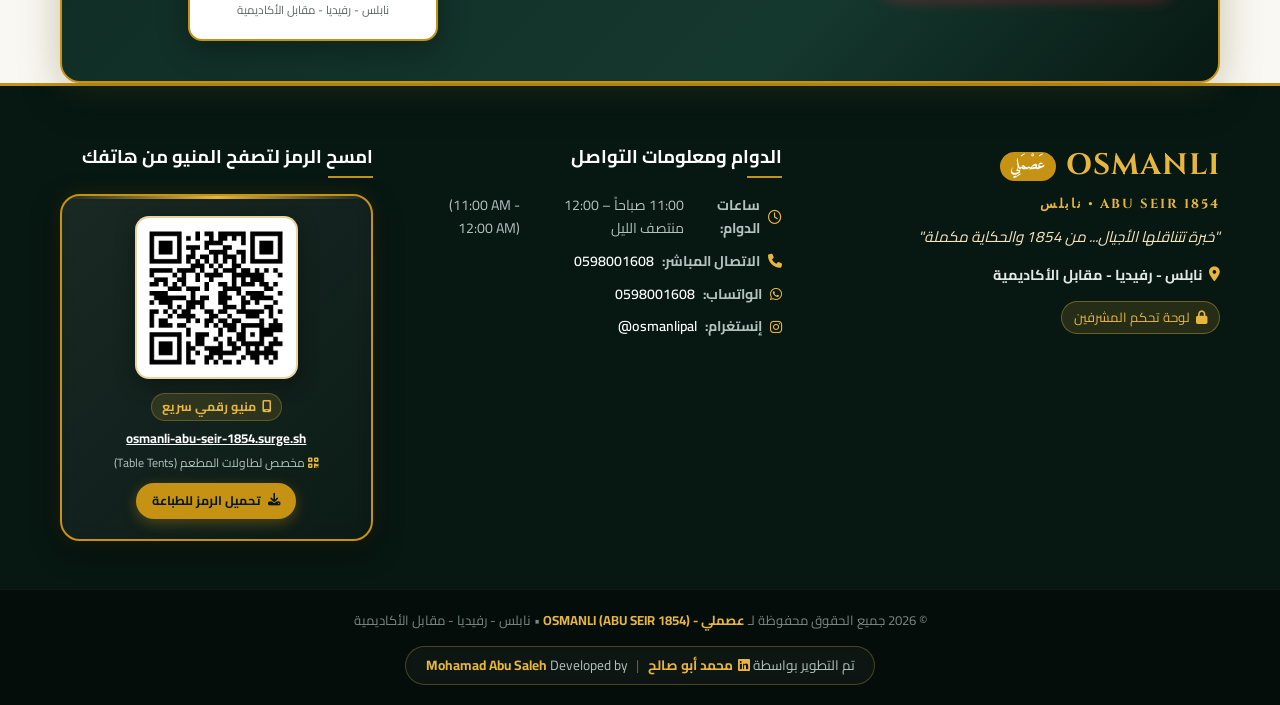
==== commit eb7536f6: "Implement smart review funneling with Google Maps CTA, direct phone call links, and quick share fall" ====
--- a/index.html
+++ b/index.html
@@ -1966,58 +1966,100 @@
   </footer>
 
   <!-- ========================================================
-       نافذة تقييم وملاحظات الزبائن (Private Customer Feedback Modal)
+       نافذة نظام توجيه التقييمات الذكي (Smart Review Funneling Modal)
        ======================================================== -->
   <div class="feedback-modal-overlay" id="feedbackModalOverlay" style="display: none;" onclick="if(event.target === this) closeFeedbackModal();">
     <div class="feedback-modal-dialog">
       <div class="feedback-modal-header">
         <div class="feedback-modal-title-wrap">
           <i class="fa-solid fa-crown gold-icon"></i>
-          <h3>شاركنا رأيك في عصملي ⭐</h3>
+          <h3 id="feedbackModalMainTitle">شاركنا رأيك في عصملي ⭐</h3>
         </div>
         <button type="button" class="feedback-close-btn" onclick="closeFeedbackModal()">&times;</button>
       </div>
-      <form id="feedbackForm" onsubmit="submitFeedbackForm(event)">
-        <div class="feedback-modal-body">
-          <div class="feedback-privacy-note">
-            <i class="fa-solid fa-shield-halved"></i>
-            <span>ملاحظاتك سرية وخاصة تماماً وتصل مباشرة إلى إدارة المطعم.</span>
+
+      <div class="feedback-modal-body">
+        <!-- 1. شريط اختيار عدد النجوم (1 إلى 5) -->
+        <div class="feedback-rating-step">
+          <label class="feedback-form-label">كيف تقيّم تجربتك ومذاق الحلويات في عصملي؟ <span style="color:#ff6b6b;">*</span></label>
+          <div class="star-rating-selector" id="starRatingSelector">
+            <button type="button" class="star-btn active" data-rating="1" title="نجمة واحدة"><i class="fa-solid fa-star"></i></button>
+            <button type="button" class="star-btn active" data-rating="2" title="نجمتان"><i class="fa-solid fa-star"></i></button>
+            <button type="button" class="star-btn active" data-rating="3" title="3 نجوم"><i class="fa-solid fa-star"></i></button>
+            <button type="button" class="star-btn active" data-rating="4" title="4 نجوم"><i class="fa-solid fa-star"></i></button>
+            <button type="button" class="star-btn active" data-rating="5" title="5 نجوم (ممتاز)"><i class="fa-solid fa-star"></i></button>
           </div>
-          
-          <div class="feedback-form-group">
-            <label class="feedback-form-label">تقييمك لتجربتك في عصملي: <span style="color:#ff6b6b;">*</span></label>
-            <div class="star-rating-selector" id="starRatingSelector">
-              <button type="button" class="star-btn active" data-rating="1" title="نجمة واحدة"><i class="fa-solid fa-star"></i></button>
-              <button type="button" class="star-btn active" data-rating="2" title="نجمتان"><i class="fa-solid fa-star"></i></button>
-              <button type="button" class="star-btn active" data-rating="3" title="3 نجوم"><i class="fa-solid fa-star"></i></button>
-              <button type="button" class="star-btn active" data-rating="4" title="4 نجوم"><i class="fa-solid fa-star"></i></button>
-              <button type="button" class="star-btn active" data-rating="5" title="5 نجوم (ممتاز)"><i class="fa-solid fa-star"></i></button>
+          <input type="hidden" id="selectedRating" name="rating" value="5">
+          <span class="rating-text-hint" id="ratingTextHint">ممتاز (5 من 5) ⭐</span>
+        </div>
+
+        <!-- 2. المسار الإيجابي (4 أو 5 نجوم): التوجيه لخرائط جوجل -->
+        <div class="funnel-container funnel-positive" id="positiveFeedbackFunnel">
+          <div class="funnel-positive-card">
+            <div class="funnel-badge-wrap">
+              <span class="funnel-positive-badge"><i class="fa-solid fa-heart gold-icon"></i> سعداء جداً بتجربتك!</span>
             </div>
-            <input type="hidden" id="selectedRating" name="rating" value="5">
-            <span class="rating-text-hint" id="ratingTextHint">ممتاز (5 من 5) ⭐</span>
+            <h4 class="funnel-card-title">يسعدنا مشاركة تقييمك الرائع على خرائط جوجل لدعمنا ⭐</h4>
+            <p class="funnel-card-desc">
+              رأيك الجميل يمنحنا طاقة للاستمرار، ويساعد زوار نابلس وعشاق الكنافة والحلويات على اكتشاف نكهتنا التراثية الأصلية.
+            </p>
+            
+            <a href="https://maps.google.com" 
+               target="_blank" 
+               rel="noopener noreferrer" 
+               class="btn-google-maps-cta" 
+               id="btnGoogleReviewLink"
+               onclick="handleGoogleReviewClick()">
+              <i class="fa-brands fa-google"></i>
+              <span>تقييم عصملي على خرائط Google ⭐⭐⭐⭐⭐</span>
+              <i class="fa-solid fa-arrow-up-right-from-square"></i>
+            </a>
+
+            <div class="funnel-thanks-row">
+              <button type="button" class="btn-cancel-feedback" onclick="closeFeedbackModal()">تم، شكراً لكم ❤️</button>
+            </div>
           </div>
-
-          <div class="feedback-form-group">
-            <label for="feedbackCustomerName" class="feedback-form-label">اسمك الكريم (اختياري):</label>
-            <input type="text" id="feedbackCustomerName" name="customer_name" class="feedback-input" placeholder="اسمك الكريم (اختياري)">
-          </div>
-
-          <div class="feedback-form-group">
-            <label for="feedbackComment" class="feedback-form-label">ملاحظتك أو رأيك: <span style="color:#ff6b6b;">*</span></label>
-            <textarea id="feedbackComment" name="comment" class="feedback-textarea" rows="4" placeholder="شاركنا رأيك في جودة الكنافة، الخدمة، أو أي مقترح تطوير..." required></textarea>
-          </div>
-
-          <div class="feedback-status-msg" id="feedbackStatusMsg" style="display: none;"></div>
         </div>
 
-        <div class="feedback-modal-footer">
-          <button type="button" class="btn-cancel-feedback" onclick="closeFeedbackModal()">إلغاء</button>
-          <button type="submit" class="btn-submit-feedback" id="btnSubmitFeedback">
-            <span>إرسال الرأي</span>
-            <i class="fa-solid fa-paper-plane"></i>
-          </button>
+        <!-- 3. المسار المنخفض (1 أو 2 أو 3 نجوم): ملاحظات سرية داخلية للإدارة -->
+        <div class="funnel-container funnel-negative" id="negativeFeedbackFunnel" style="display: none;">
+          <form id="negativeFeedbackForm" onsubmit="submitNegativeFeedbackForm(event)">
+            <div class="funnel-negative-card">
+              <div class="funnel-badge-wrap">
+                <span class="funnel-negative-badge"><i class="fa-solid fa-hand-holding-heart"></i> نعتذر لعدم رضاك التام</span>
+              </div>
+              <p class="funnel-negative-intro">
+                <strong>نأسف لعدم رضاك التام</strong>، يهمنا جداً سماع ملاحظتك لتحسين الخدمة فوراً.
+              </p>
+              <div class="feedback-confidential-banner">
+                <i class="fa-solid fa-user-shield"></i>
+                <span>ملاحظتك سرية وخاصة 100%، وتصل مباشرة إلى الإدارة العليا لمعالجتها دون أي نشر للعامة.</span>
+              </div>
+
+              <div class="feedback-form-group">
+                <label for="negativeCustName" class="feedback-form-label">اسمك الكريم (اختياري):</label>
+                <input type="text" id="negativeCustName" class="feedback-input" placeholder="اسمك الكريم (اختياري)">
+              </div>
+
+              <div class="feedback-form-group">
+                <label for="negativeCustComment" class="feedback-form-label">ملاحظتك أو سبب عدم الرضا: <span style="color:#ff6b6b;">*</span></label>
+                <textarea id="negativeCustComment" class="feedback-textarea" rows="4" placeholder="نأسف لعدم رضاك التام، يهمنا جداً سماع ملاحظتك لتحسين الخدمة فوراً..." required></textarea>
+              </div>
+
+              <div class="feedback-status-msg" id="negativeFeedbackStatusMsg" style="display: none;"></div>
+
+              <div class="feedback-modal-footer-inside">
+                <button type="button" class="btn-cancel-feedback" onclick="closeFeedbackModal()">إلغاء</button>
+                <button type="submit" class="btn-submit-feedback" id="btnSubmitNegativeFeedback">
+                  <span>إرسال الملاحظة سراً للإدارة</span>
+                  <i class="fa-solid fa-paper-plane"></i>
+                </button>
+              </div>
+            </div>
+          </form>
         </div>
-      </form>
+
+      </div>
     </div>
   </div>
 
--- a/style.css
+++ b/style.css
@@ -2223,6 +2223,139 @@
 }
 
 /* ========================================================
+   نظام توجيه التقييمات الذكي (Review Funneling Styles)
+   ======================================================== */
+.feedback-rating-step {
+  text-align: center;
+  padding-bottom: 1.15rem;
+  margin-bottom: 1.15rem;
+  border-bottom: 1px dashed rgba(212, 175, 55, 0.25);
+}
+.feedback-rating-step .feedback-form-label {
+  font-size: 0.95rem;
+  margin-bottom: 0.65rem;
+}
+.funnel-container {
+  animation: fadeInModal 0.25s ease-out;
+}
+.funnel-positive-card {
+  text-align: center;
+  padding: 0.4rem 0.2rem;
+}
+.funnel-badge-wrap {
+  display: flex;
+  justify-content: center;
+  margin-bottom: 0.75rem;
+}
+.funnel-positive-badge {
+  background: rgba(46, 213, 115, 0.15);
+  border: 1px solid rgba(46, 213, 115, 0.35);
+  color: #2ed573;
+  padding: 5px 16px;
+  border-radius: 50px;
+  font-size: 0.9rem;
+  font-weight: 700;
+  display: inline-flex;
+  align-items: center;
+  gap: 8px;
+}
+.funnel-card-title {
+  color: #f7e7be;
+  font-size: 1.15rem;
+  font-weight: 800;
+  margin: 0 0 0.6rem 0;
+  line-height: 1.45;
+}
+.funnel-card-desc {
+  color: #c4d3ce;
+  font-size: 0.9rem;
+  line-height: 1.6;
+  margin: 0 0 1.35rem 0;
+}
+.btn-google-maps-cta {
+  display: flex;
+  align-items: center;
+  justify-content: center;
+  gap: 12px;
+  width: 100%;
+  padding: 14px 20px;
+  background: linear-gradient(135deg, #d4af37 0%, #b8860b 100%);
+  color: #071712 !important;
+  font-size: 1.05rem;
+  font-weight: 800;
+  border-radius: 12px;
+  text-decoration: none !important;
+  box-shadow: 0 6px 20px rgba(212, 175, 55, 0.35);
+  transition: all 0.25s ease;
+  box-sizing: border-box;
+}
+.btn-google-maps-cta:hover {
+  background: linear-gradient(135deg, #f7e7be 0%, #d4af37 100%);
+  transform: translateY(-2px);
+  box-shadow: 0 10px 25px rgba(212, 175, 55, 0.55);
+}
+.btn-google-maps-cta i.fa-google {
+  font-size: 1.3rem;
+  color: #071712;
+}
+.btn-google-maps-cta i.fa-arrow-up-right-from-square {
+  font-size: 0.9rem;
+  opacity: 0.8;
+}
+.funnel-thanks-row {
+  display: flex;
+  justify-content: center;
+  margin-top: 1rem;
+}
+.funnel-negative-card {
+  padding: 0.2rem 0;
+}
+.funnel-negative-badge {
+  background: rgba(255, 170, 0, 0.15);
+  border: 1px solid rgba(255, 170, 0, 0.35);
+  color: #ffa502;
+  padding: 5px 16px;
+  border-radius: 50px;
+  font-size: 0.9rem;
+  font-weight: 700;
+  display: inline-flex;
+  align-items: center;
+  gap: 8px;
+}
+.funnel-negative-intro {
+  color: #f7e7be;
+  font-size: 0.92rem;
+  margin: 0.4rem 0 0.9rem;
+  line-height: 1.5;
+  text-align: center;
+}
+.feedback-confidential-banner {
+  background: rgba(4, 13, 10, 0.65);
+  border: 1px solid rgba(212, 175, 55, 0.3);
+  padding: 10px 14px;
+  border-radius: 10px;
+  font-size: 0.84rem;
+  color: #c4d3ce;
+  display: flex;
+  align-items: center;
+  gap: 10px;
+  margin-bottom: 1.15rem;
+}
+.feedback-confidential-banner i {
+  color: var(--color-gold);
+  font-size: 1.15rem;
+  flex-shrink: 0;
+}
+.feedback-modal-footer-inside {
+  display: flex;
+  justify-content: flex-end;
+  gap: 12px;
+  margin-top: 1.25rem;
+  padding-top: 1rem;
+  border-top: 1px solid rgba(212, 175, 55, 0.15);
+}
+
+/* ========================================================
    صندوق التنبيه العائم السريع (Toast Notification)
    ======================================================== */
 .toast-notification {
@@ -2281,6 +2414,7 @@
   }
   .feedback-modal-dialog {
     border-radius: 16px;
+    margin: 1rem;
   }
   .feedback-modal-header {
     padding: 1rem 1.2rem;
@@ -2288,15 +2422,21 @@
   .feedback-modal-body {
     padding: 1.2rem;
   }
-  .feedback-modal-footer {
-    padding: 1rem 1.2rem;
+  .feedback-modal-footer,
+  .feedback-modal-footer-inside {
+    padding: 1rem 0;
     flex-direction: column-reverse;
   }
-  .feedback-modal-footer button {
+  .feedback-modal-footer button,
+  .feedback-modal-footer-inside button {
     width: 100%;
     min-height: 48px;
     justify-content: center;
   }
-}
-
-
+  .btn-google-maps-cta {
+    font-size: 0.92rem;
+    padding: 12px 14px;
+  }
+}
+
+
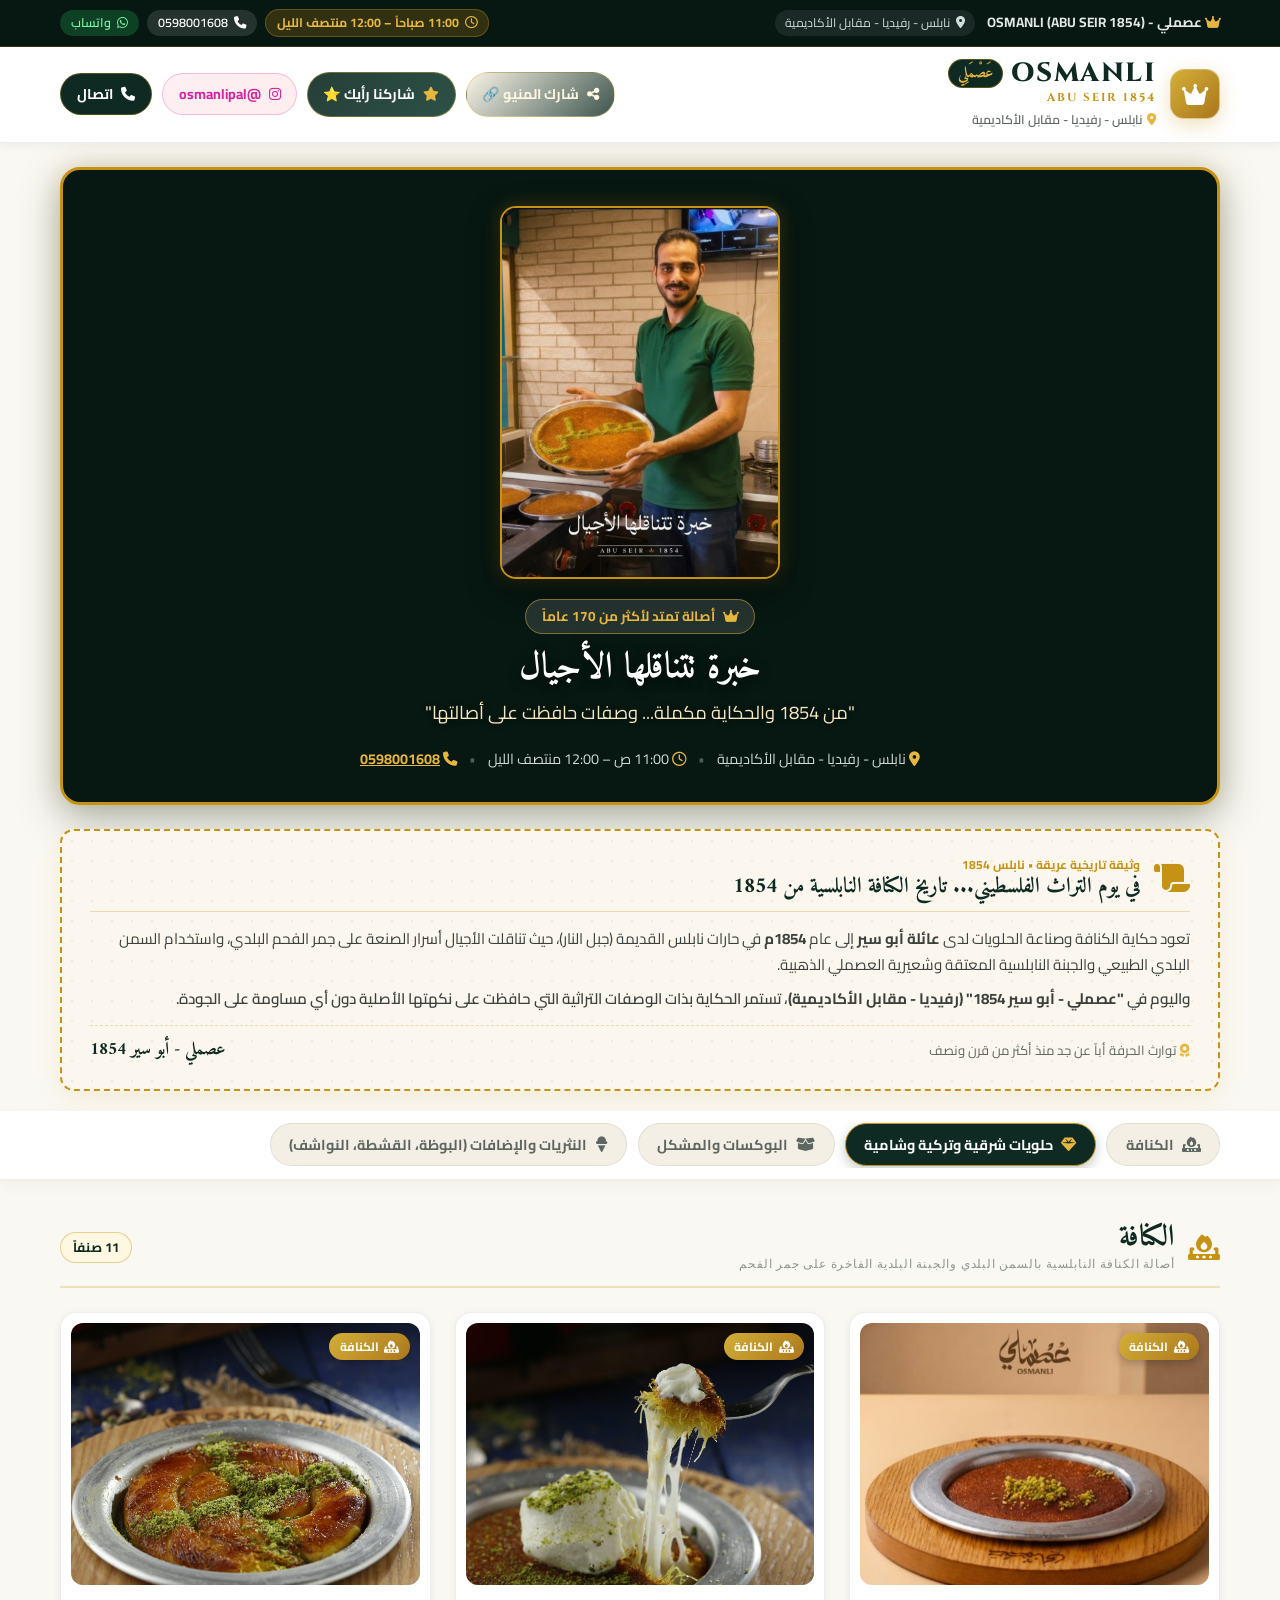
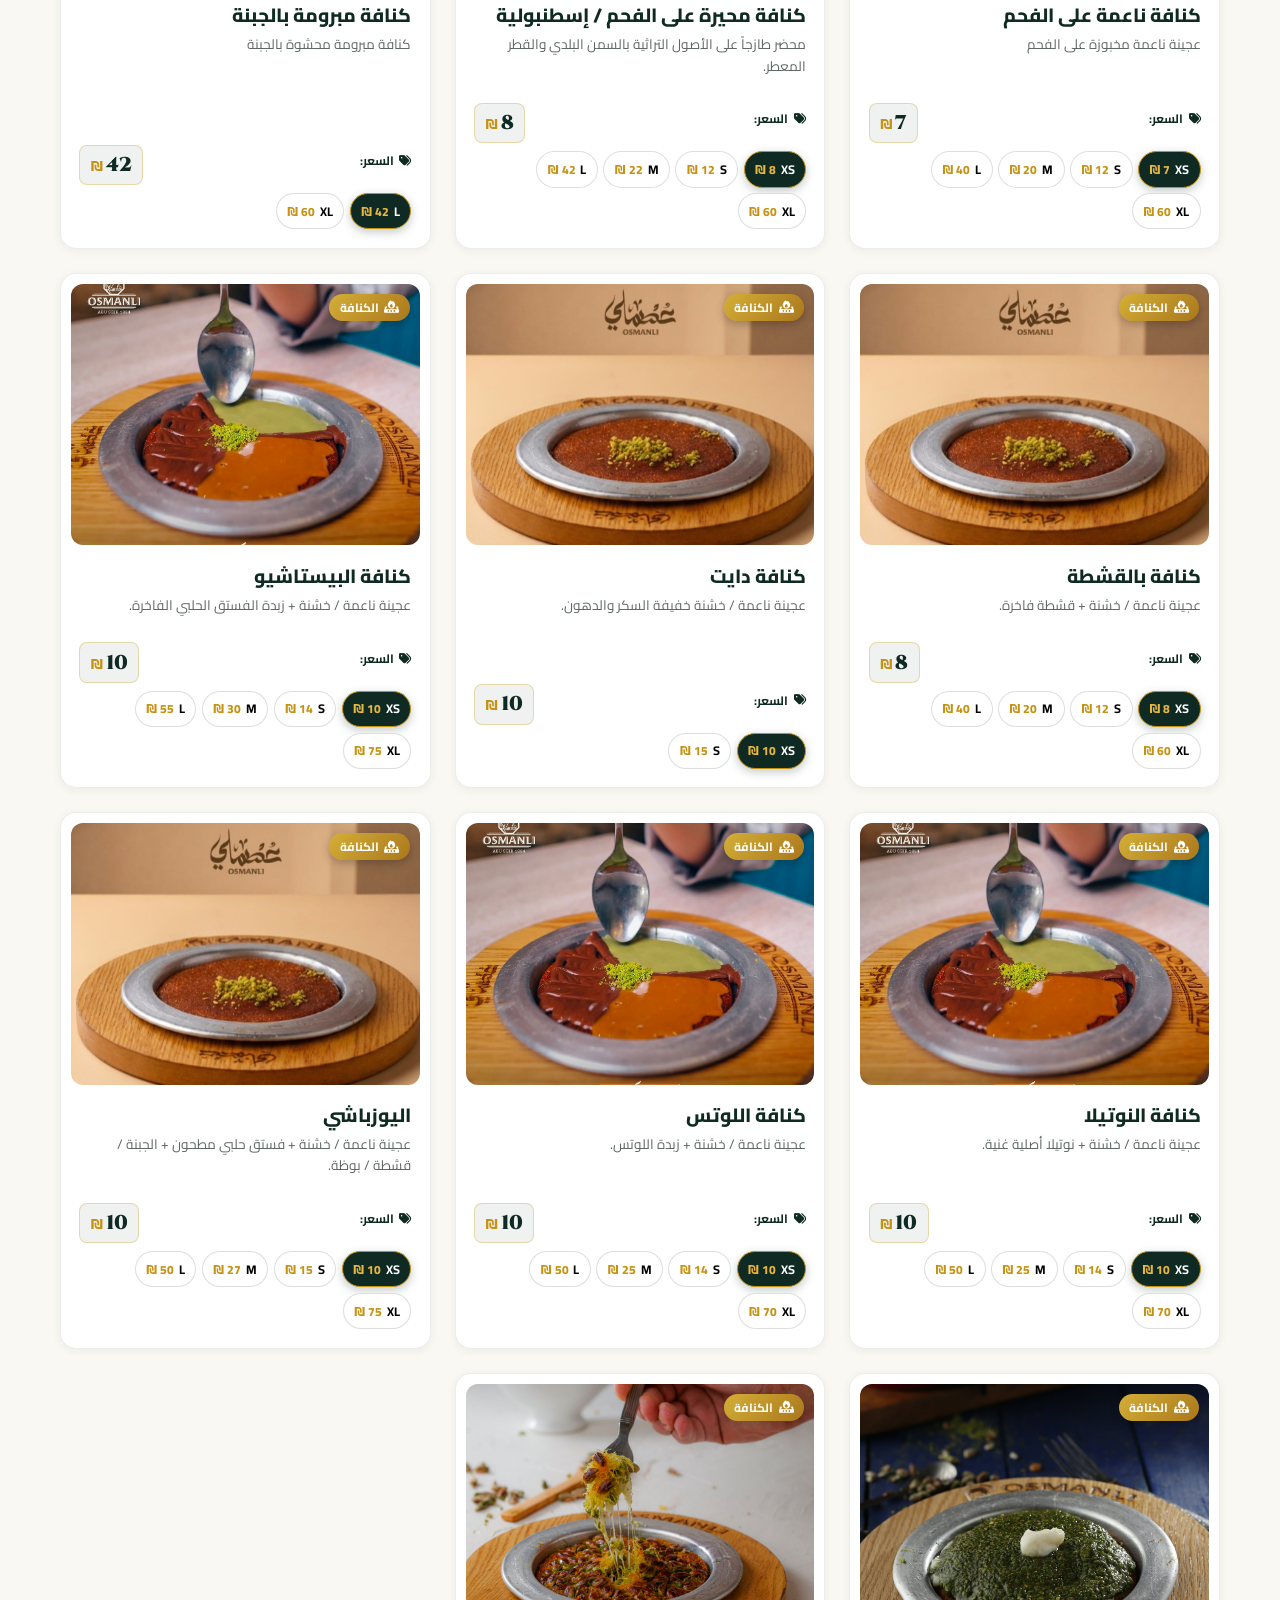
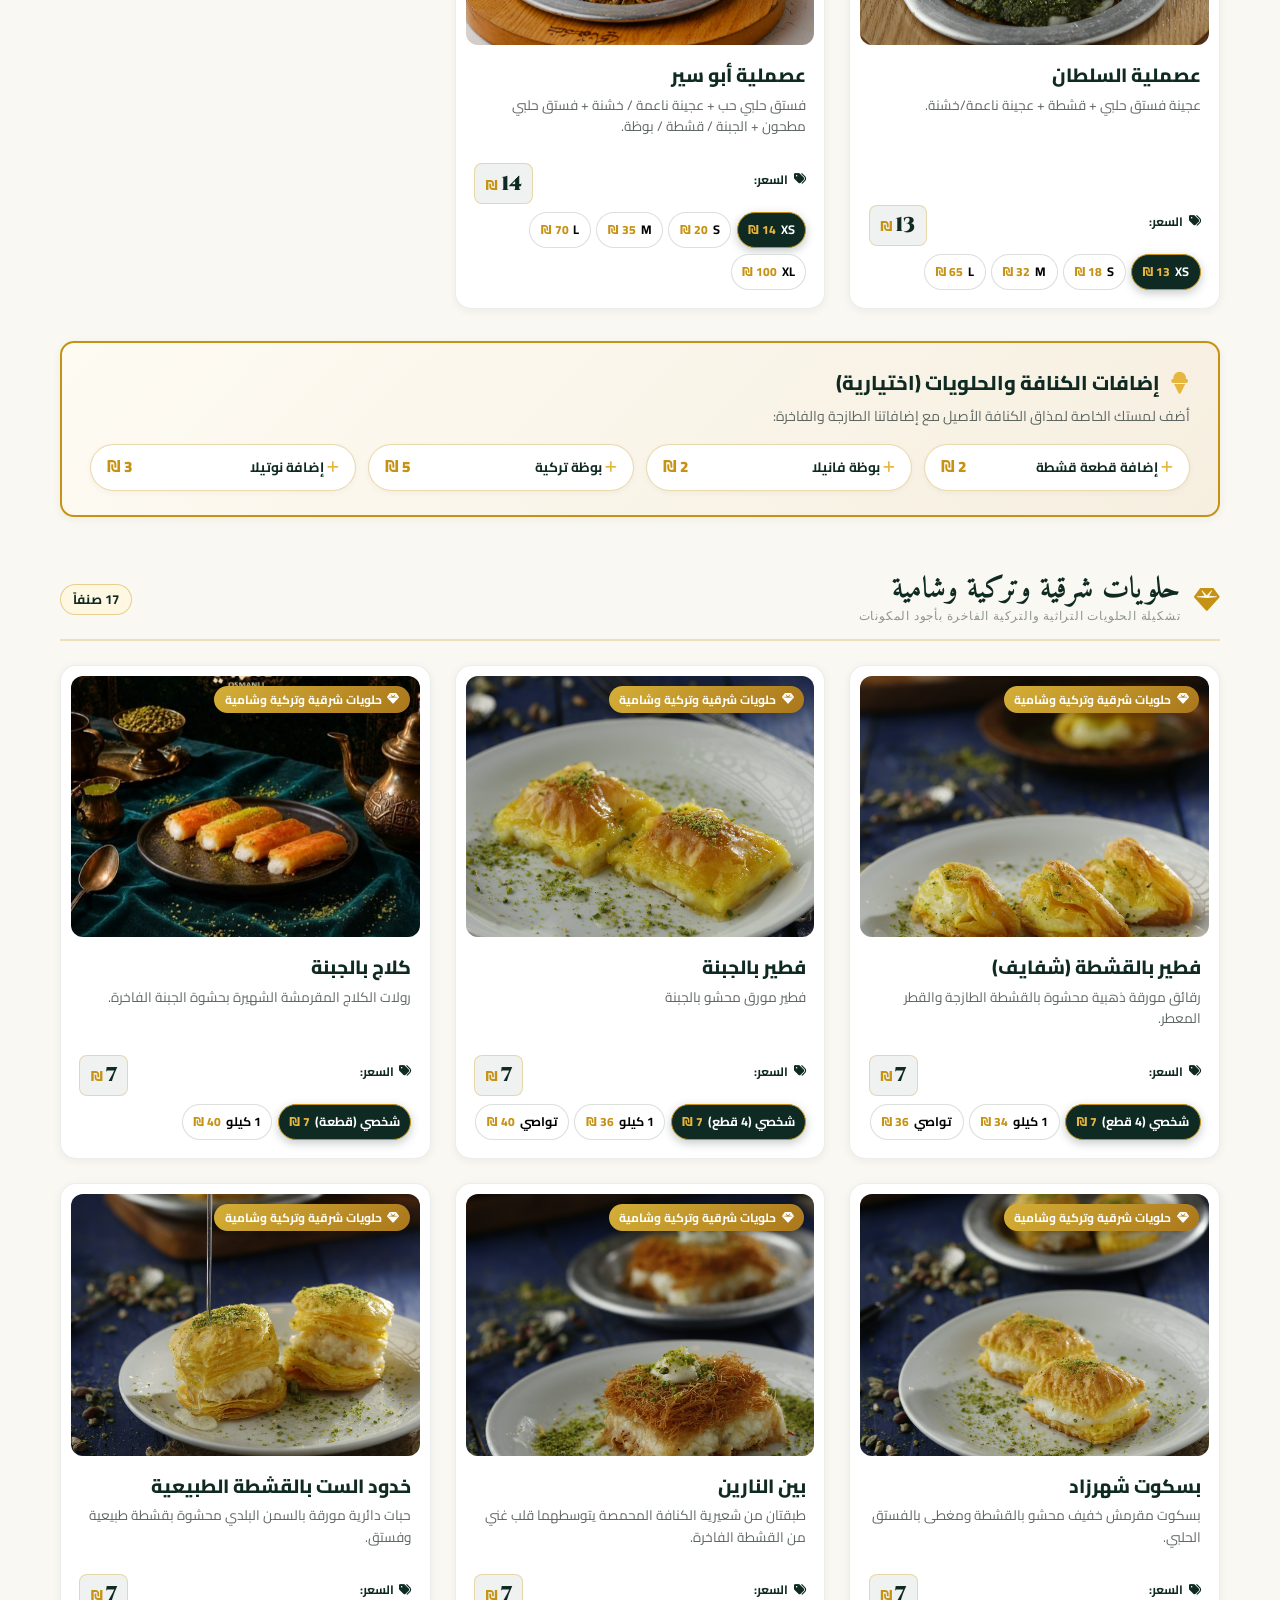
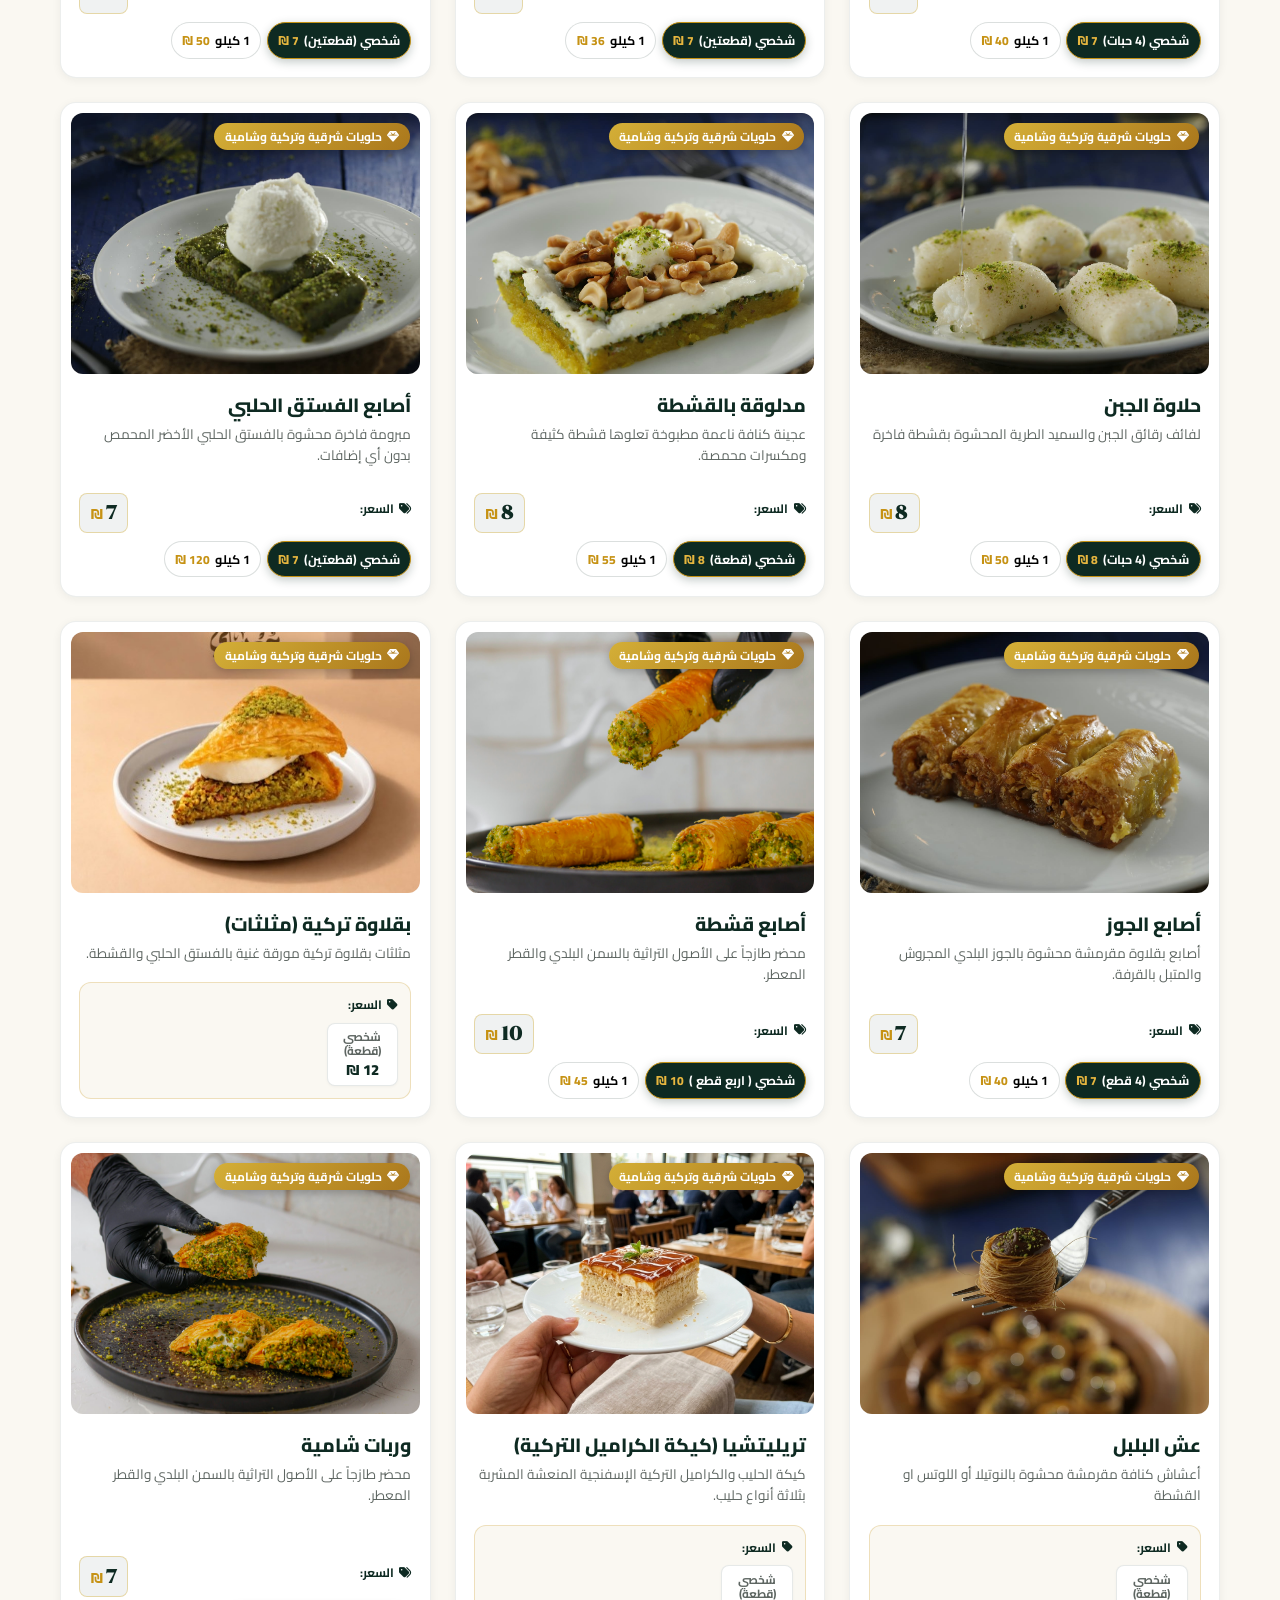
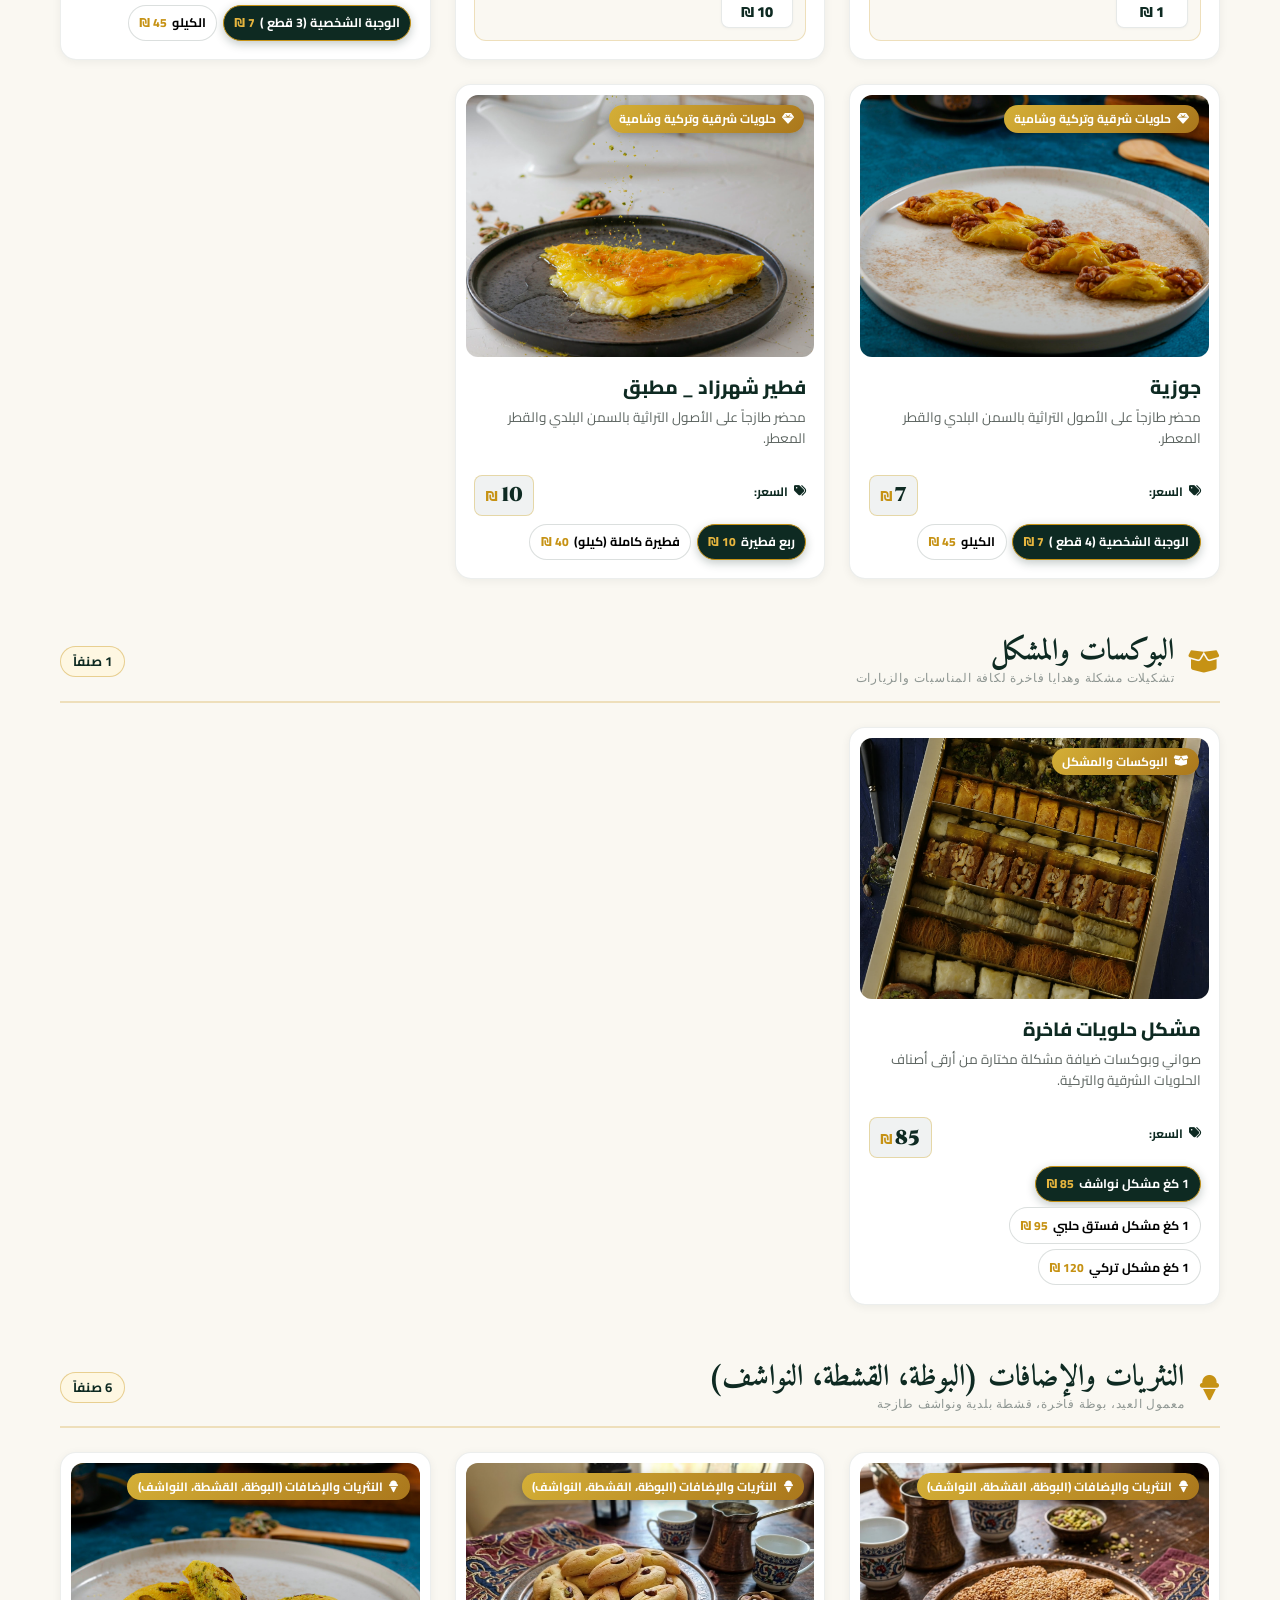
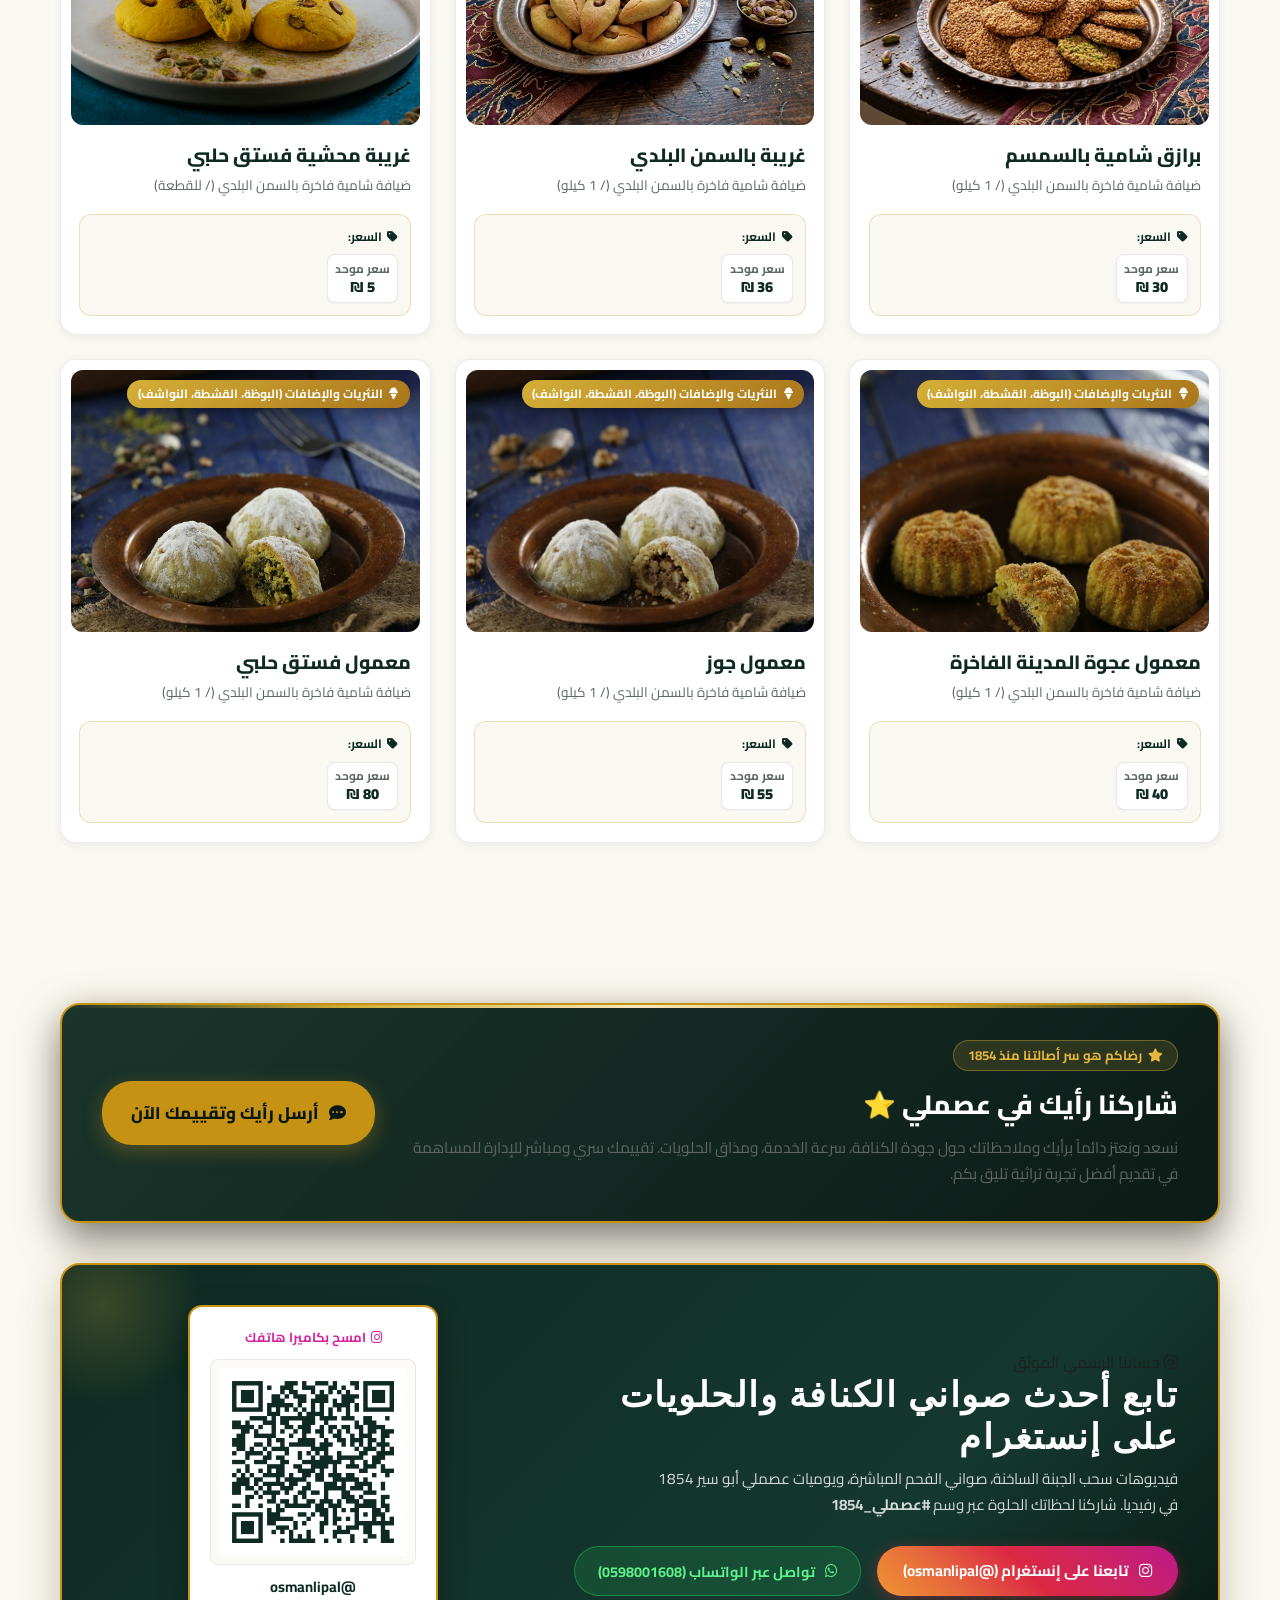
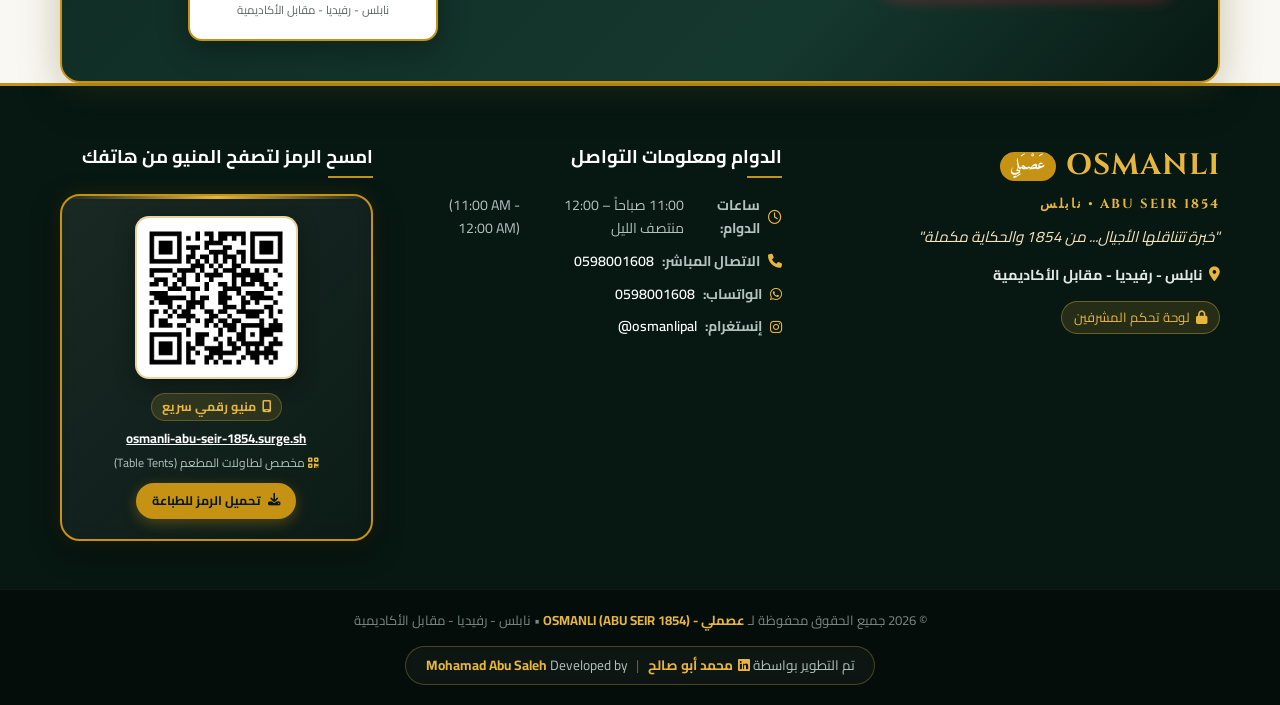
==== commit 380741f4: "Remove 2kg size option, recalculate prices, and update dish image" ====
--- a/index.html
+++ b/index.html
@@ -254,15 +254,6 @@
                             </button>
                                                       <button type="button" 
                                     class="size-choice-chip " 
-                                    data-price="40" 
-                                    data-target="price-display-1"
-                                    title="2 كغ: 40 ₪"
-                                    aria-pressed="false">
-                              <span class="chip-size-title">2 كغ</span>
-                              <span class="chip-size-cost">40 ₪</span>
-                            </button>
-                                                      <button type="button" 
-                                    class="size-choice-chip " 
                                     data-price="60" 
                                     data-target="price-display-1"
                                     title="XL: 60 ₪"
@@ -356,26 +347,17 @@
                         <div class="pricing-top-row">
                           <span class="pricing-label"><i class="fa-solid fa-tags"></i> السعر:</span>
                           <div class="selected-price-display" title="السعر الحالي للحجم المحدد">
-                            <span class="price-val" id="price-display-3">40</span>
+                            <span class="price-val" id="price-display-3">42</span>
                             <span class="price-curr">₪</span>
                           </div>
                         </div>
                         <div class="size-chips-wrapper" role="radiogroup" aria-label="أحجام كنافة مبرومة بالجبنة">
                                                       <button type="button" 
                                     class="size-choice-chip active" 
-                                    data-price="40" 
-                                    data-target="price-display-3"
-                                    title="2 كغ: 40 ₪"
-                                    aria-pressed="true">
-                              <span class="chip-size-title">2 كغ</span>
-                              <span class="chip-size-cost">40 ₪</span>
-                            </button>
-                                                      <button type="button" 
-                                    class="size-choice-chip " 
                                     data-price="42" 
                                     data-target="price-display-3"
                                     title="L: 42 ₪"
-                                    aria-pressed="false">
+                                    aria-pressed="true">
                               <span class="chip-size-title">L</span>
                               <span class="chip-size-cost">42 ₪</span>
                             </button>
@@ -753,15 +735,6 @@
                             </button>
                                                       <button type="button" 
                                     class="size-choice-chip " 
-                                    data-price="45" 
-                                    data-target="price-display-9"
-                                    title="2 كغ: 45 ₪"
-                                    aria-pressed="false">
-                              <span class="chip-size-title">2 كغ</span>
-                              <span class="chip-size-cost">45 ₪</span>
-                            </button>
-                                                      <button type="button" 
-                                    class="size-choice-chip " 
                                     data-price="50" 
                                     data-target="price-display-9"
                                     title="L: 50 ₪"
@@ -886,15 +859,6 @@
                                     aria-pressed="false">
                               <span class="chip-size-title">M</span>
                               <span class="chip-size-cost">35 ₪</span>
-                            </button>
-                                                      <button type="button" 
-                                    class="size-choice-chip " 
-                                    data-price="65" 
-                                    data-target="price-display-11"
-                                    title="2 كغ: 65 ₪"
-                                    aria-pressed="false">
-                              <span class="chip-size-title">2 كغ</span>
-                              <span class="chip-size-cost">65 ₪</span>
                             </button>
                                                       <button type="button" 
                                     class="size-choice-chip " 
@@ -1785,7 +1749,7 @@
                 </article>
                                               <article class="menu-card">
                   <div class="card-media-wrapper">
-                    <img src="images/shahrazad_biscuit.jpg" alt="معمول جوز" class="card-img" loading="lazy" onerror="this.src='images/knafeh_charcoal.jpg'">
+                    <img src="uploads/dish_6acbb2c4f04d1_1791734468.jpg" alt="معمول جوز" class="card-img" loading="lazy" onerror="this.src='images/knafeh_charcoal.jpg'">
                     <span class="card-badge"><i class="fa-solid fa-ice-cream"></i> النثريات والإضافات (البوظة، القشطة، النواشف)</span>
                   </div>
                   <div class="card-body">
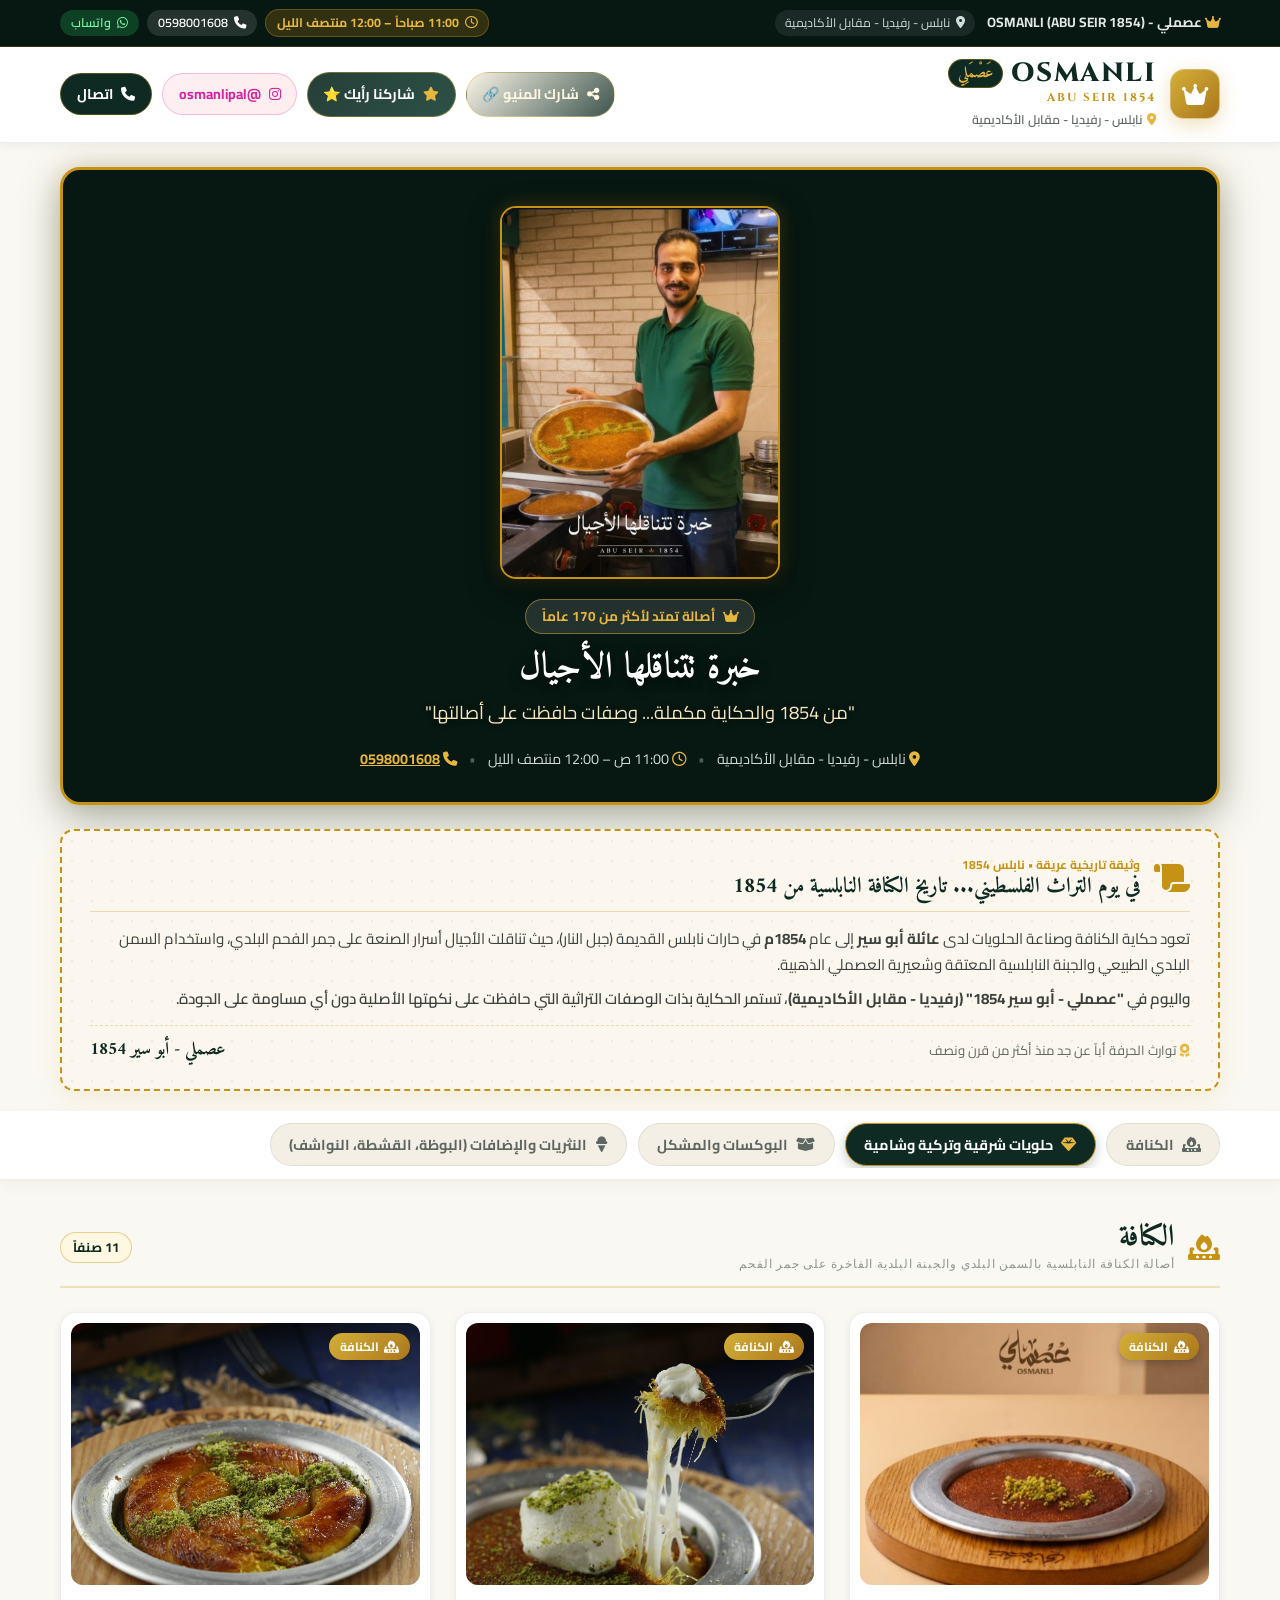
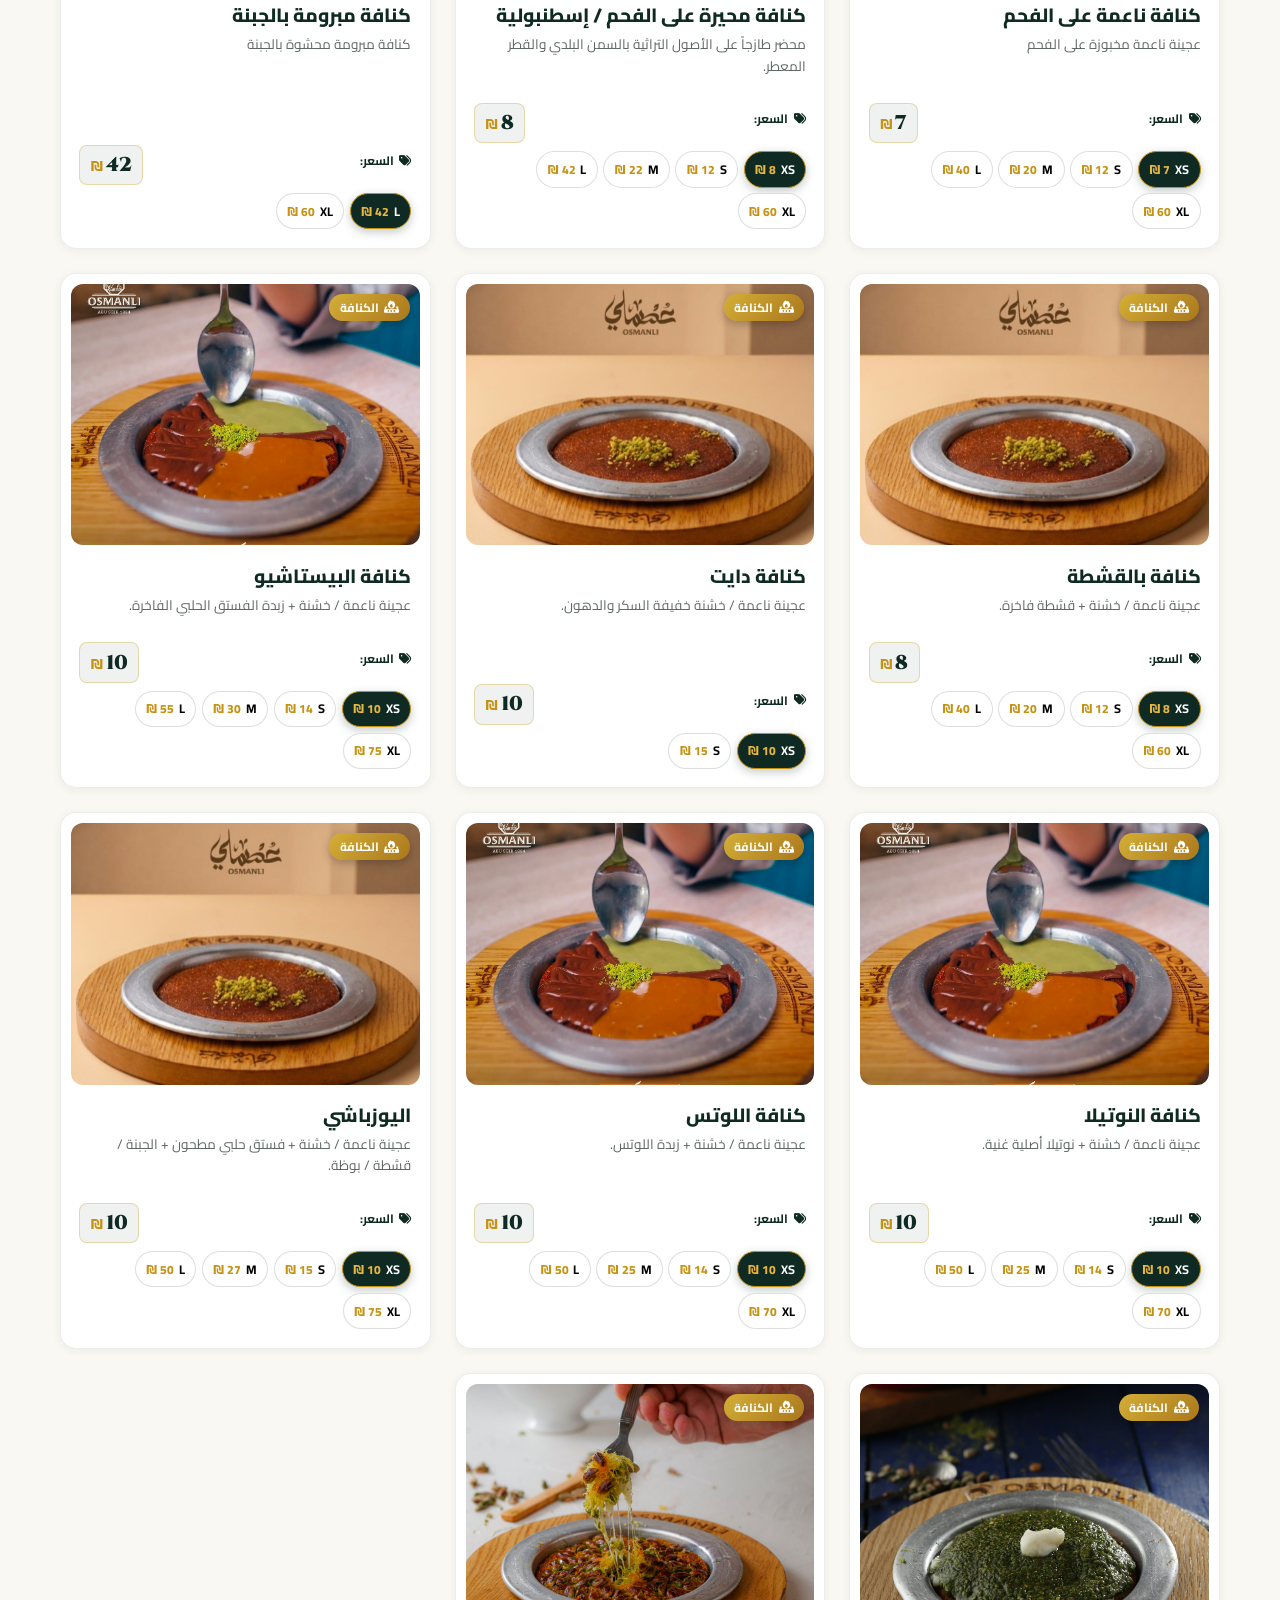
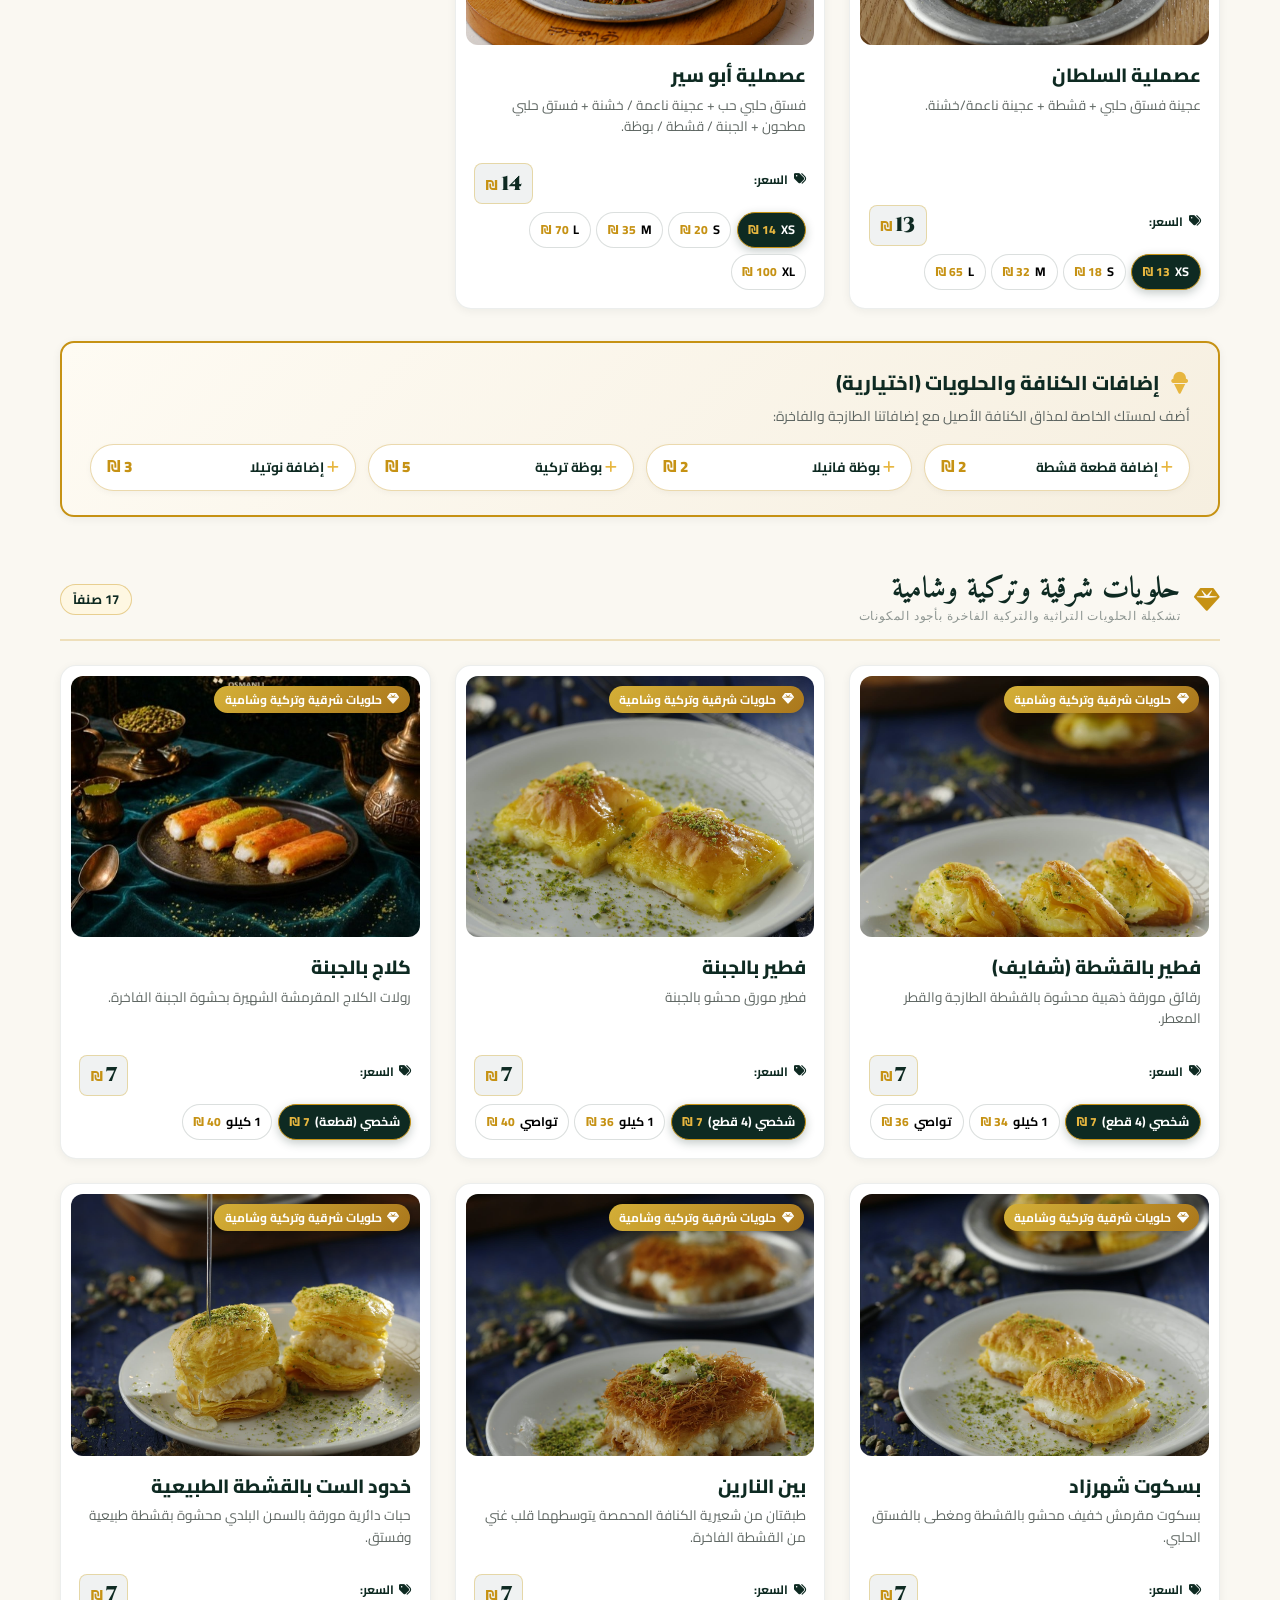
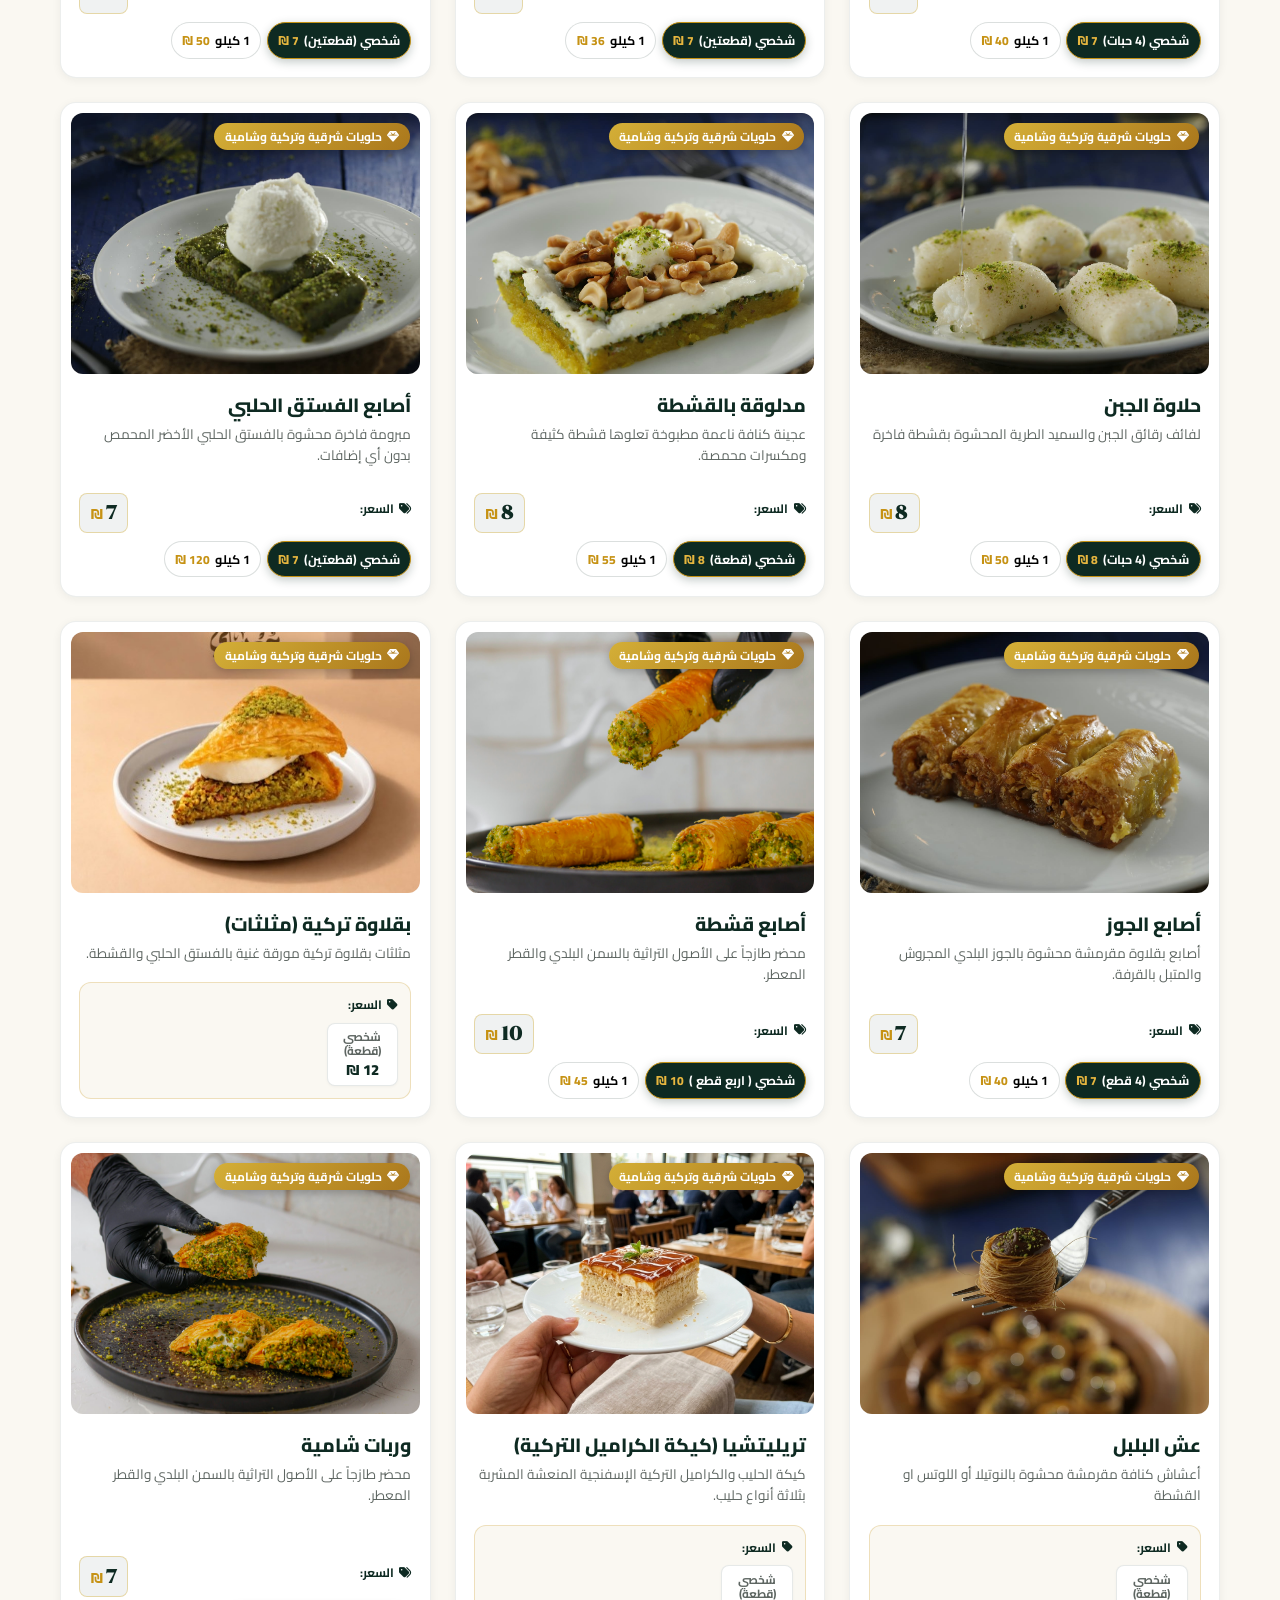
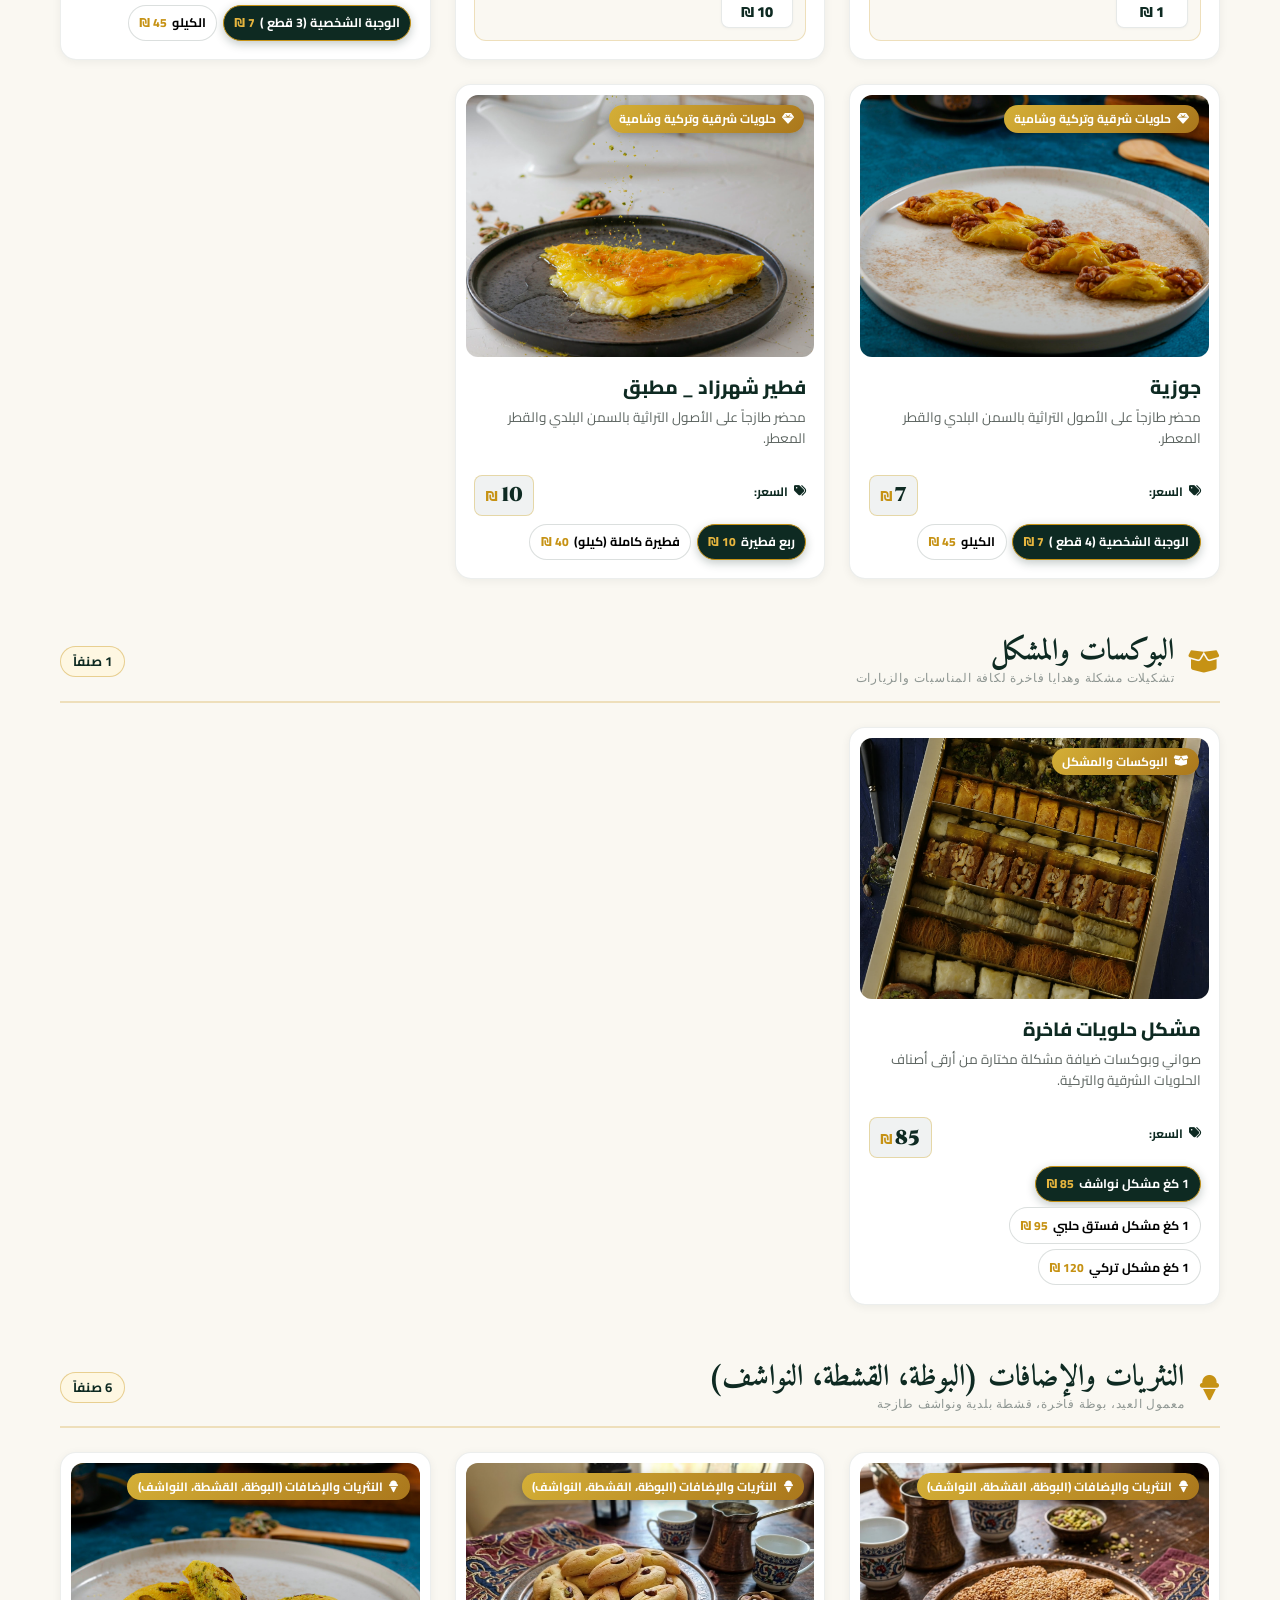
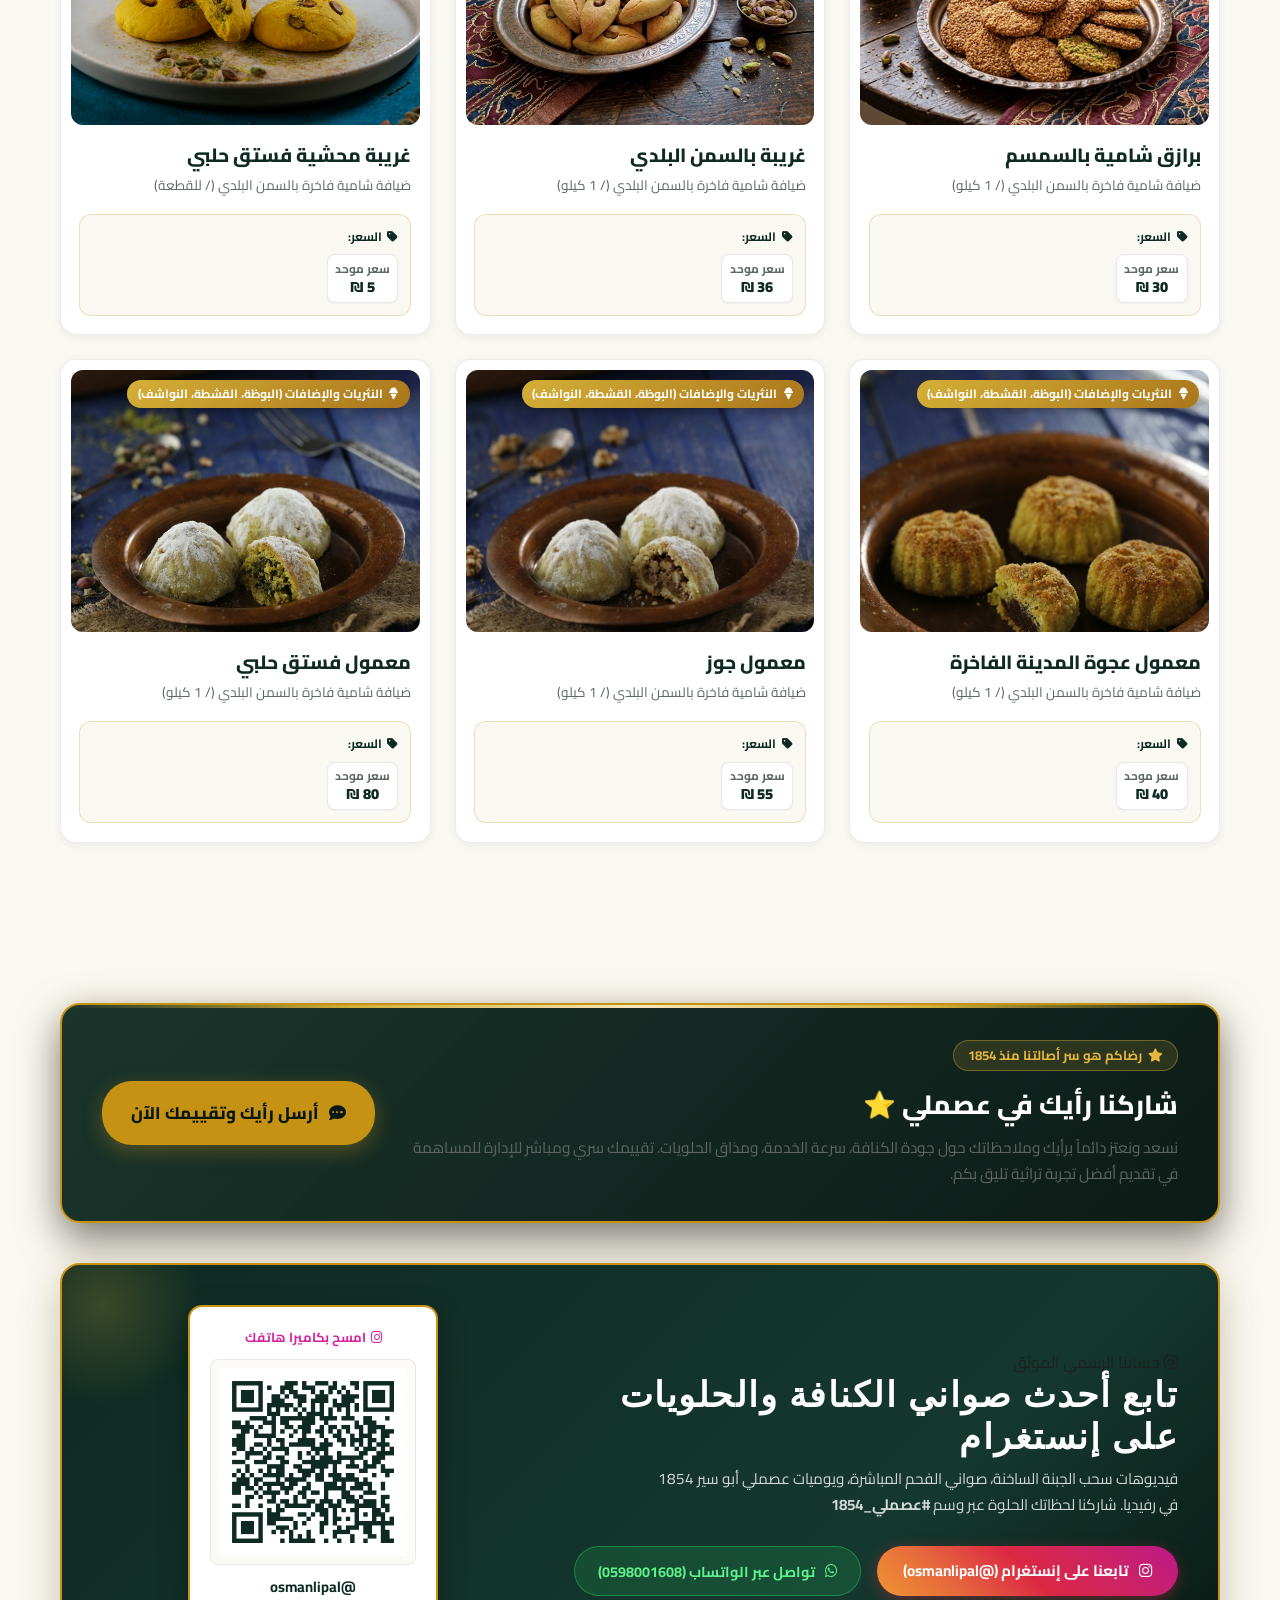
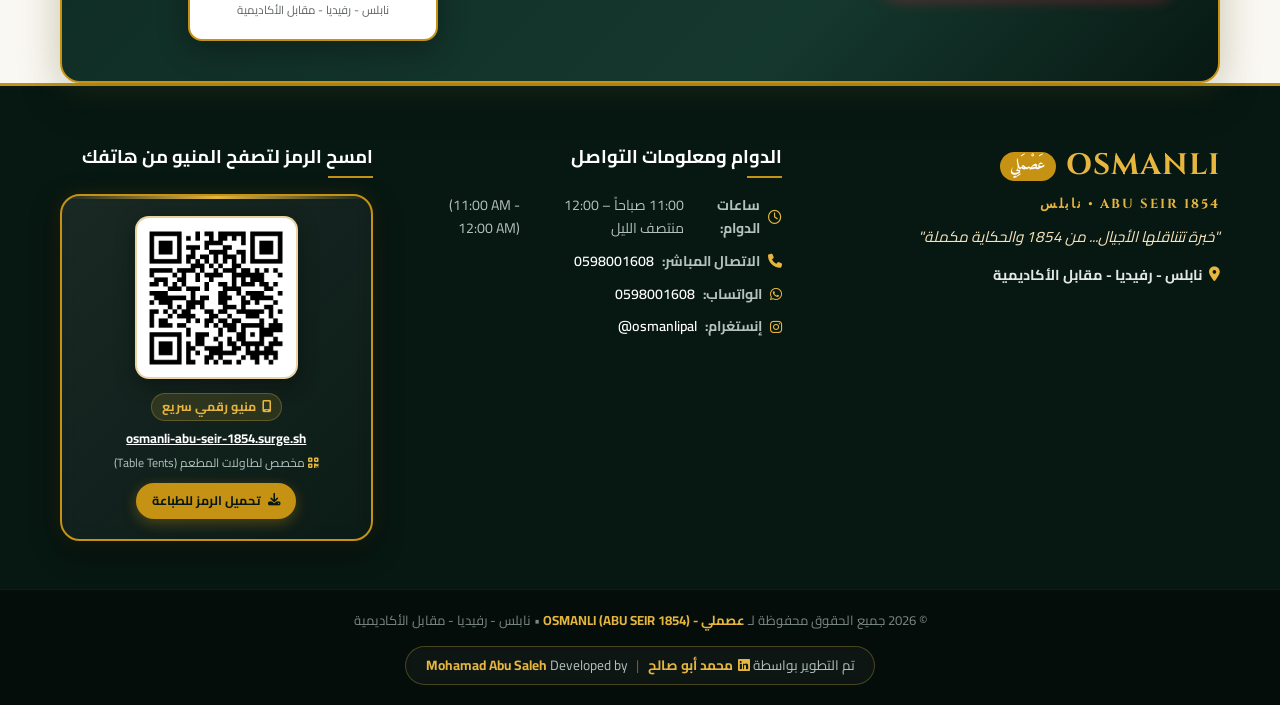
==== commit 8b00a39d: "Final cleanup: remove admin panel button from public UI" ====
--- a/index.html
+++ b/index.html
@@ -19,23 +19,6 @@
 
   <link rel="stylesheet" href="style.css">
   <style>
-    .admin-access-badge {
-      display: inline-flex;
-      align-items: center;
-      gap: 6px;
-      background: rgba(212, 175, 55, 0.15);
-      border: 1px solid rgba(212, 175, 55, 0.4);
-      color: var(--color-gold-bright);
-      padding: 5px 12px;
-      border-radius: 20px;
-      text-decoration: none;
-      font-size: 0.82rem;
-      transition: all 0.2s;
-    }
-    .admin-access-badge:hover {
-      background: var(--color-gold);
-      color: #071712;
-    }
     .db-warning-banner {
       background: rgba(220, 53, 69, 0.2);
       border: 1px solid #dc3545;
@@ -1873,12 +1856,6 @@
         <p class="footer-since">ABU SEIR 1854 • نابلس</p>
         <p class="footer-quote">"خبرة تتناقلها الأجيال... من 1854 والحكاية مكملة"</p>
         <p class="footer-location"><i class="fa-solid fa-location-dot gold-icon"></i> <strong>نابلس - رفيديا - مقابل الأكاديمية</strong></p>
-        <div style="margin-top: 15px;">
-          <a href="login.php" class="admin-access-badge" title="بوابة إدارة المنيو للمشرفين">
-            <i class="fa-solid fa-lock"></i>
-            <span>لوحة تحكم المشرفين</span>
-          </a>
-        </div>
       </div>
 
       <div class="footer-contact">
